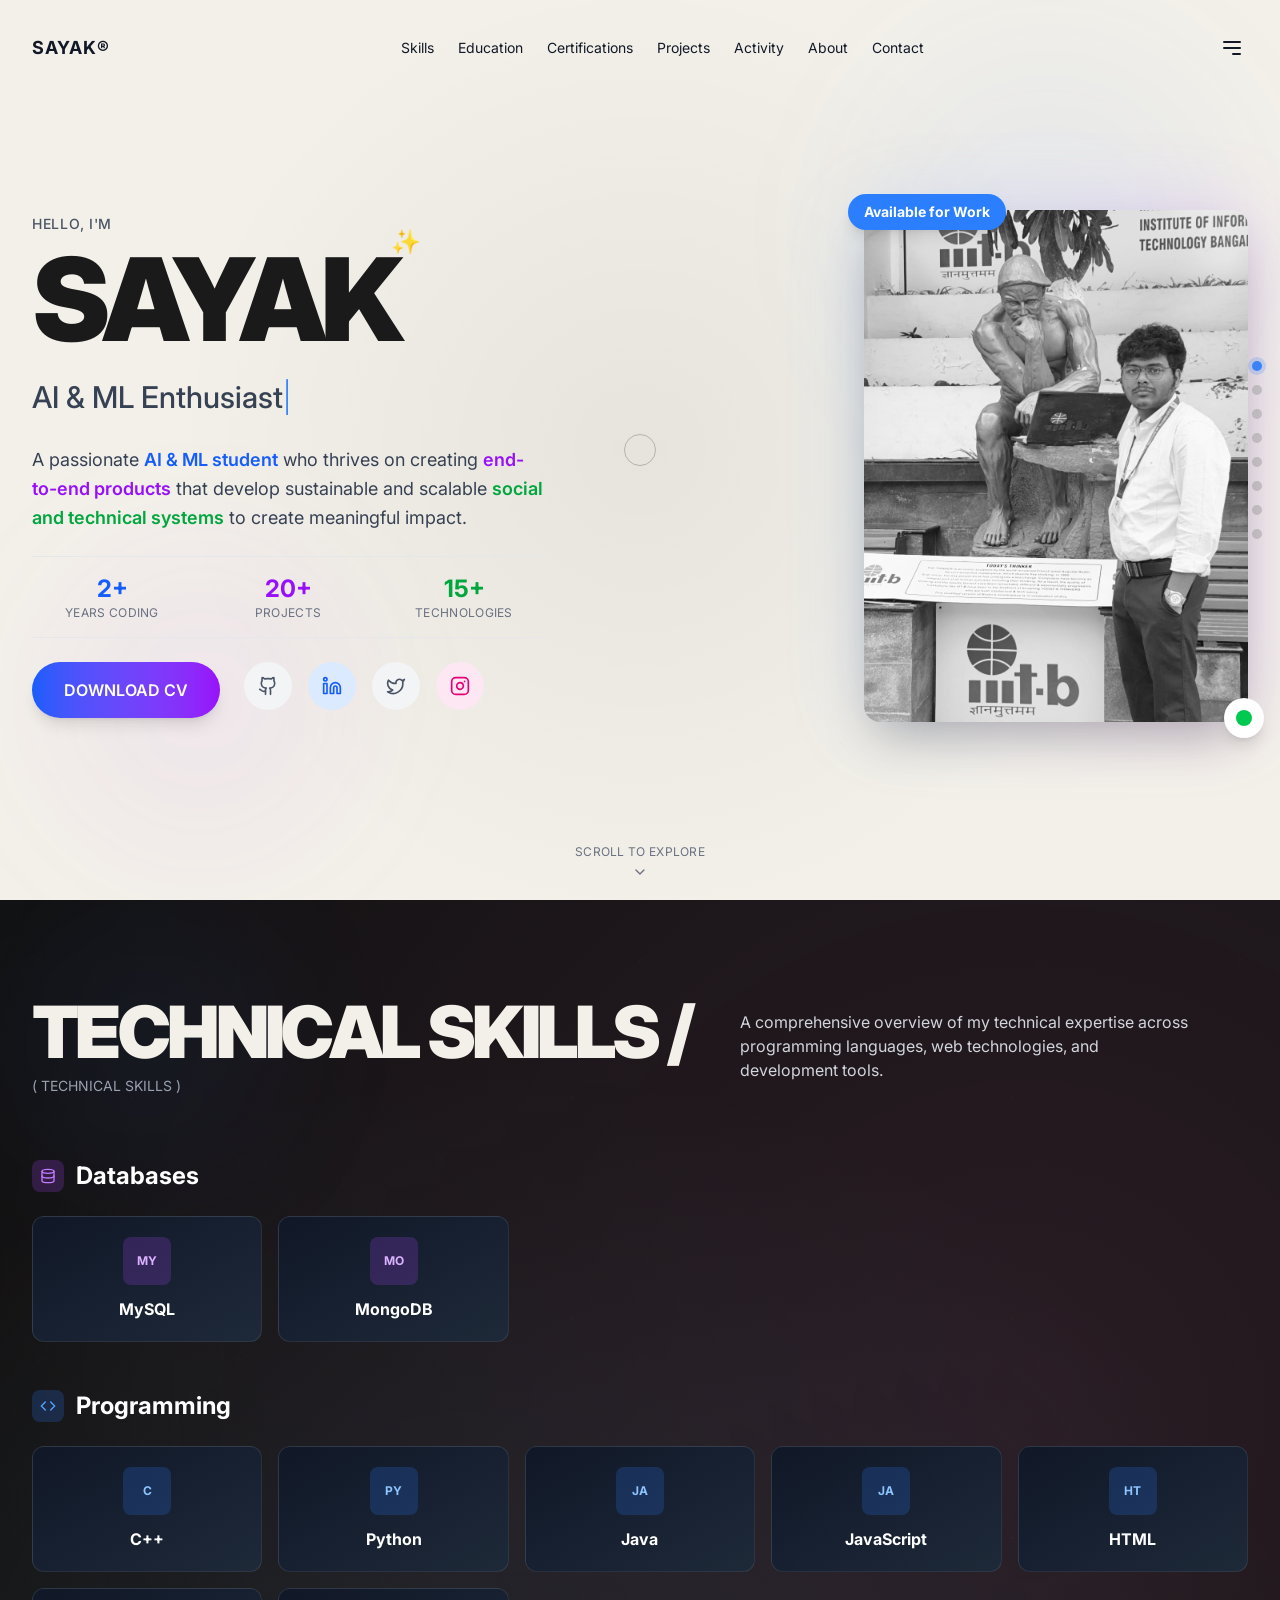
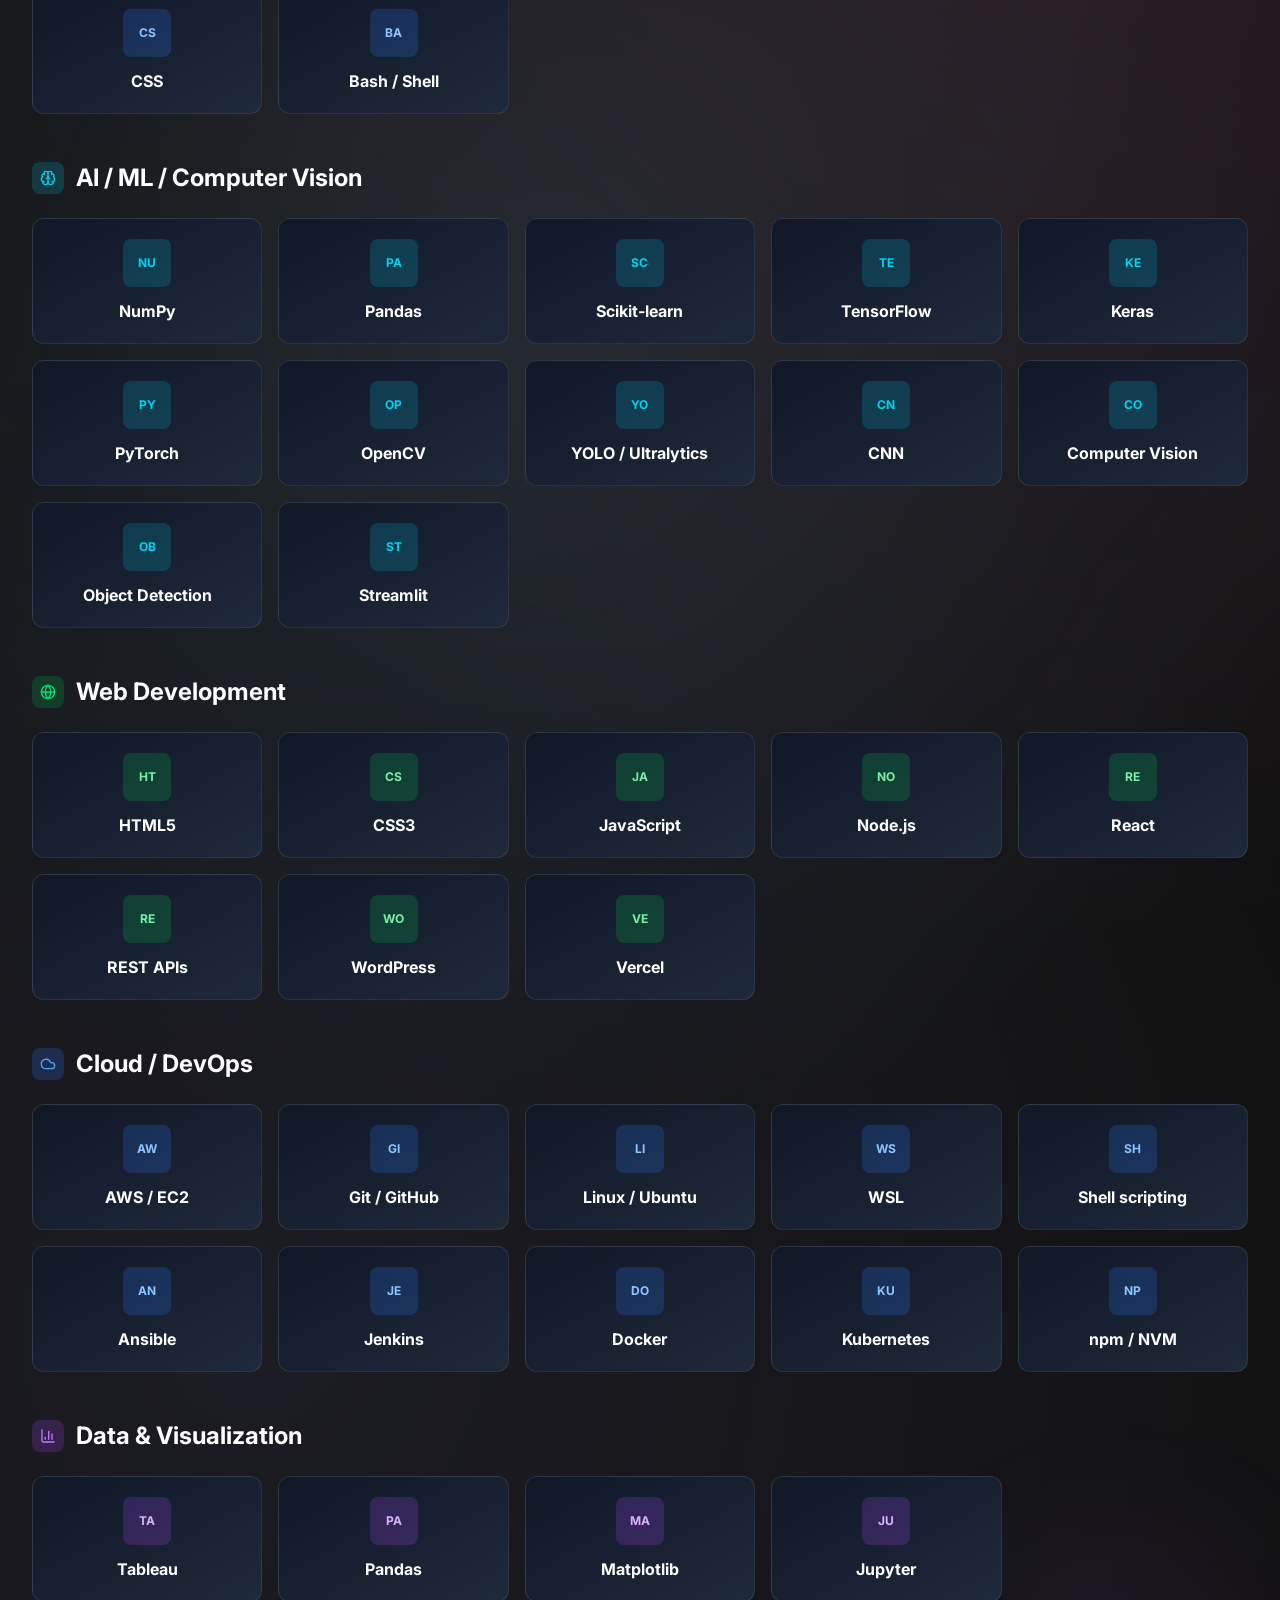
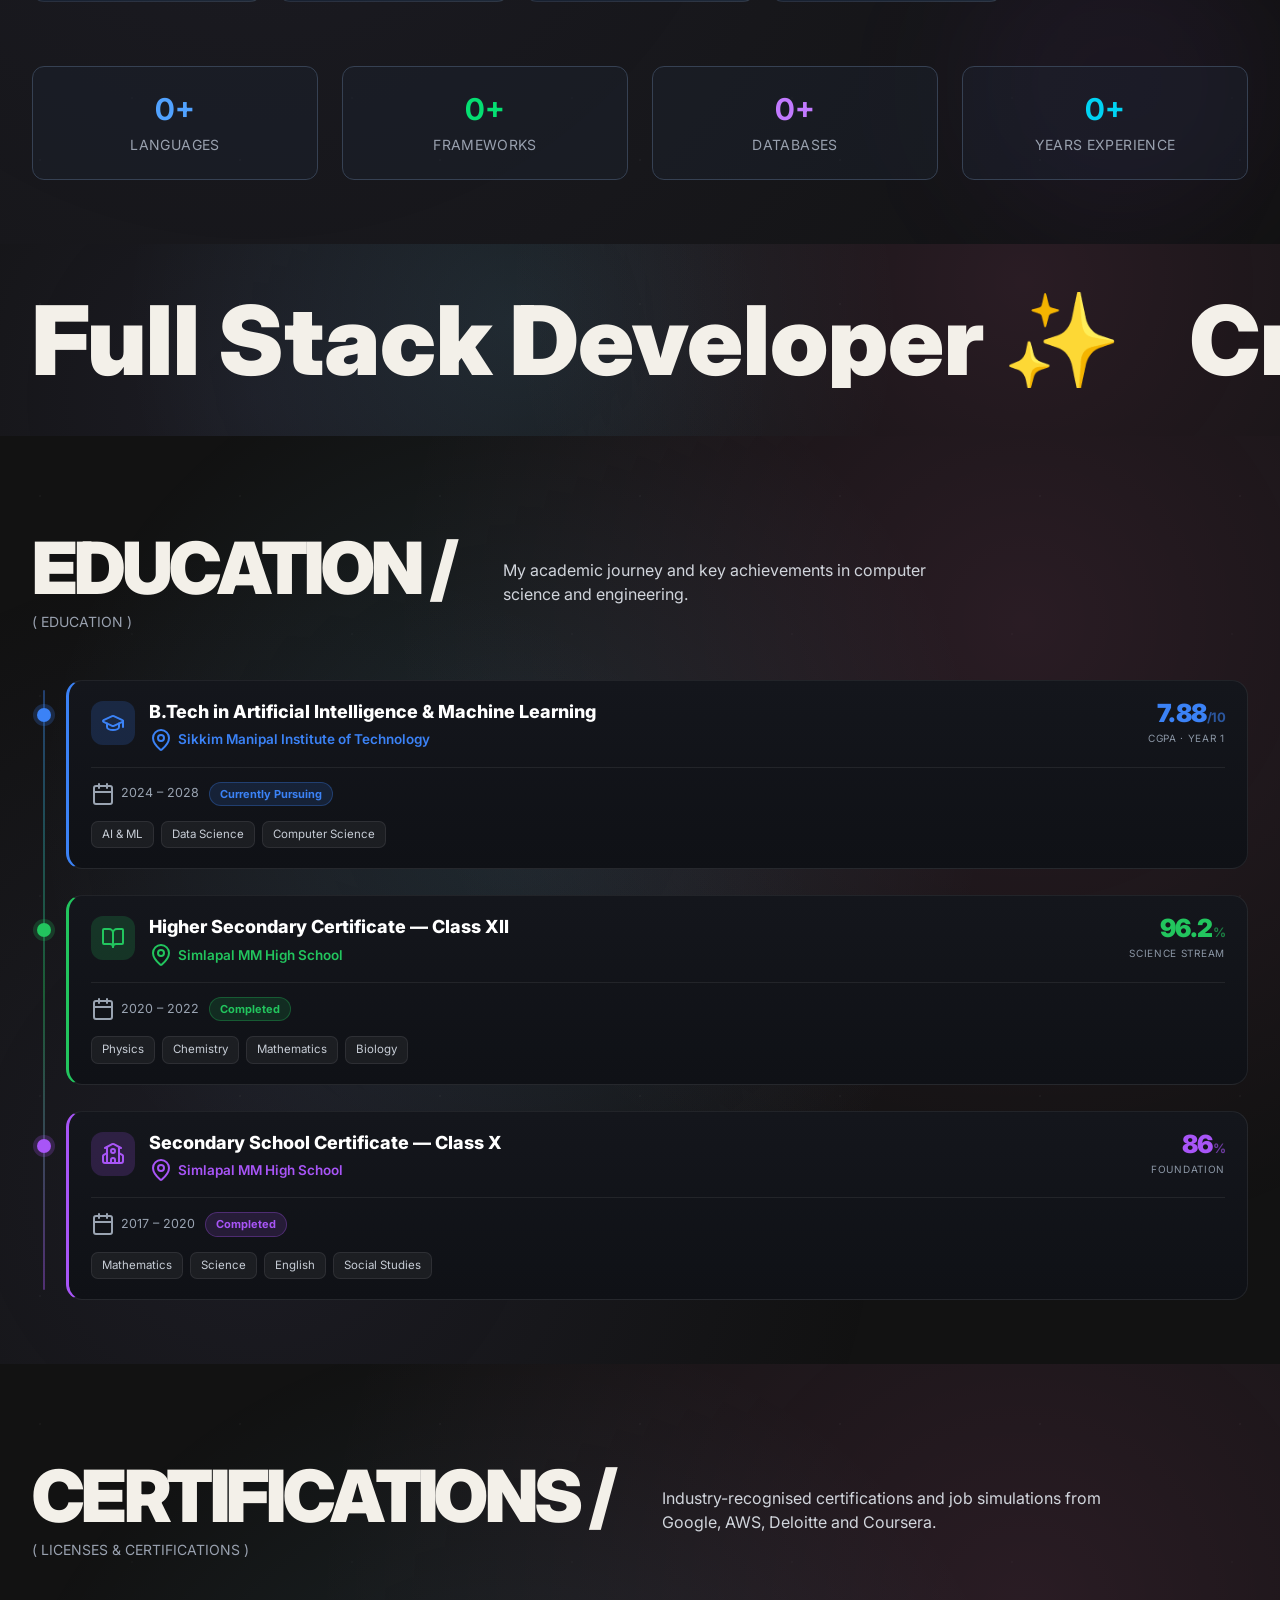
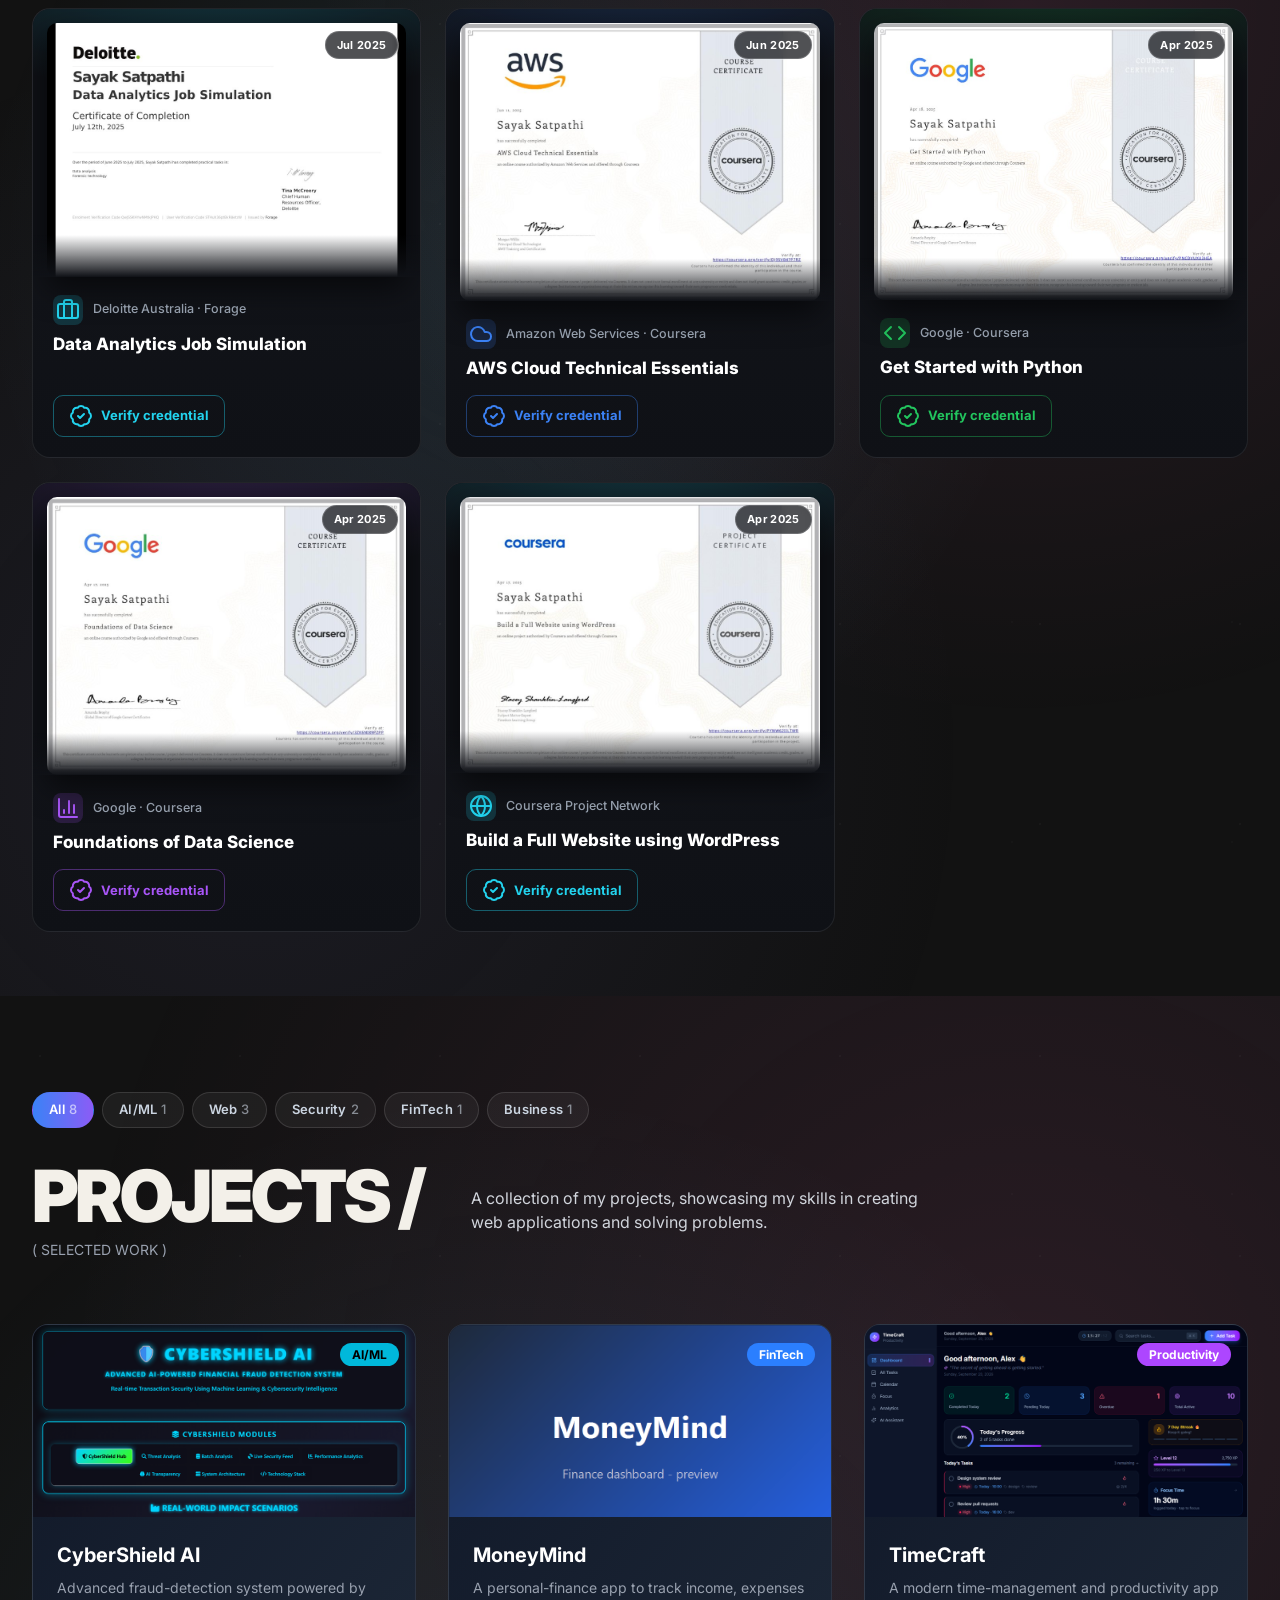
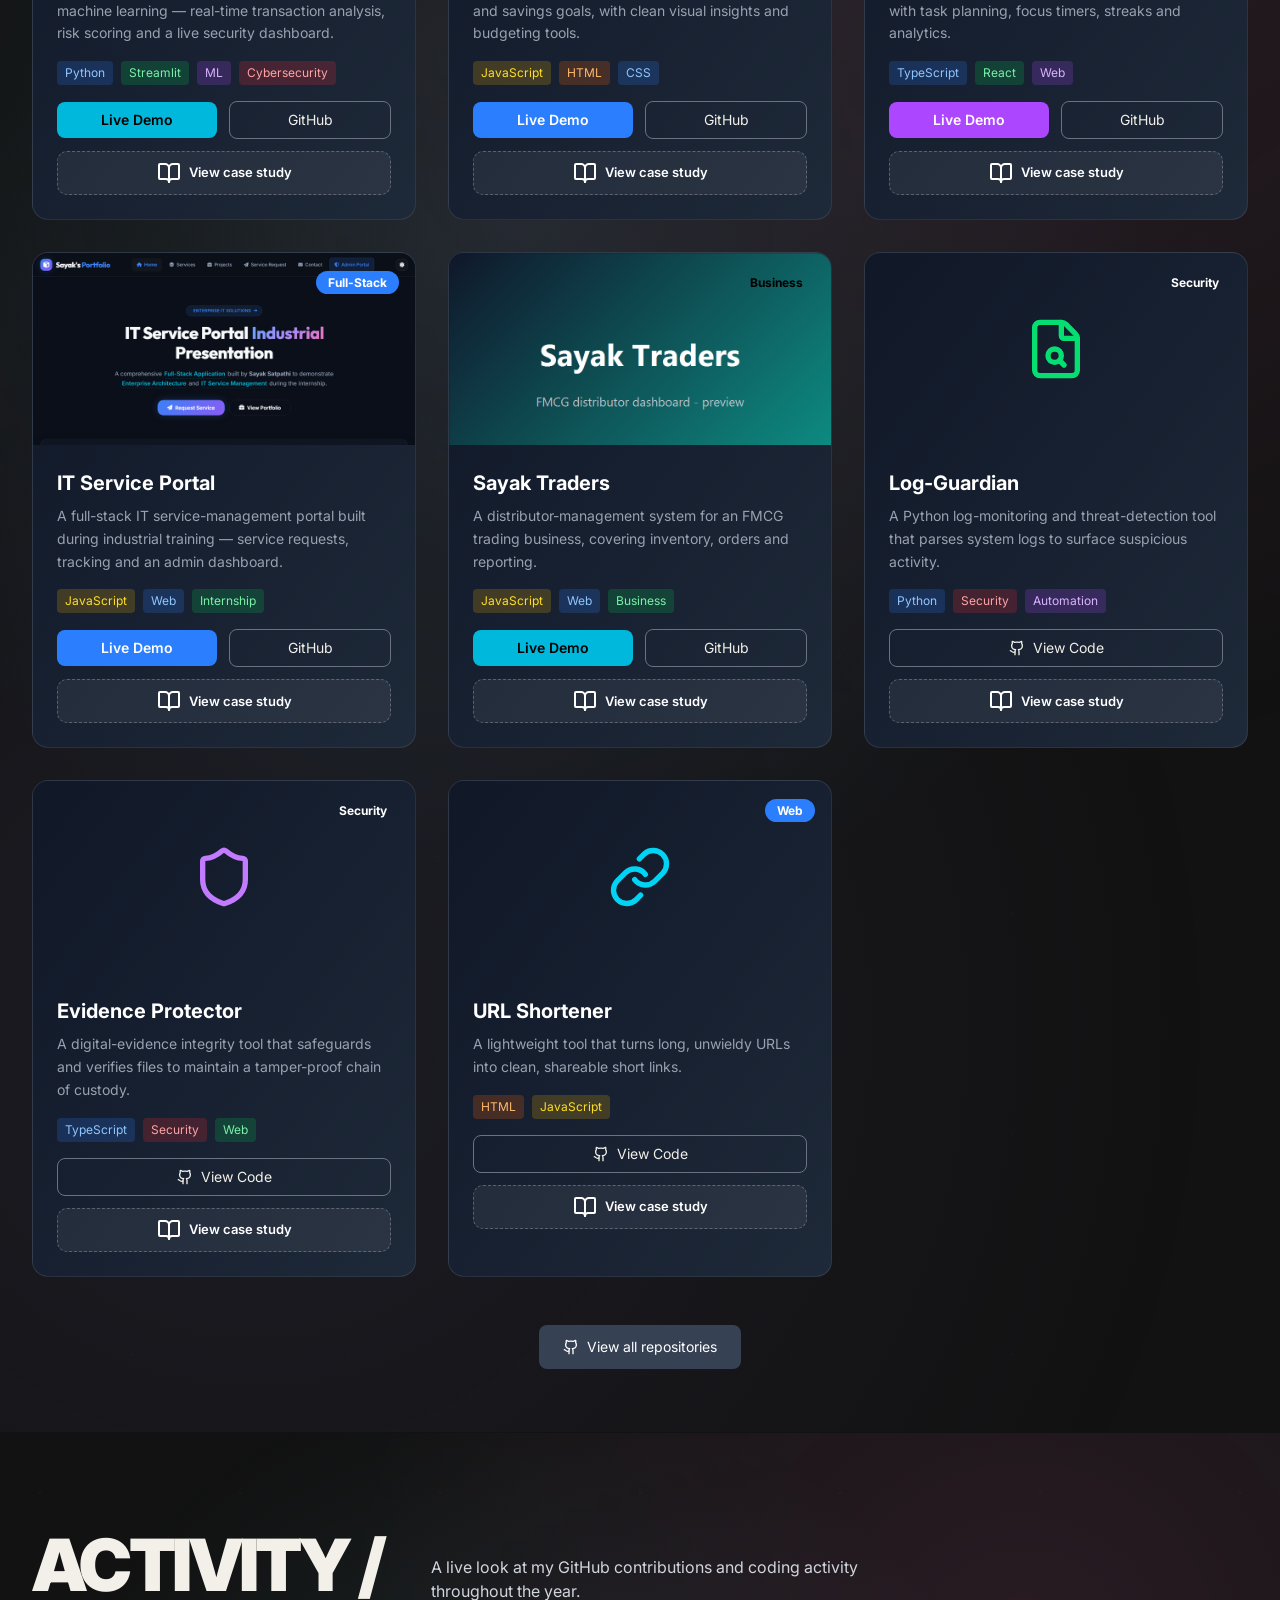
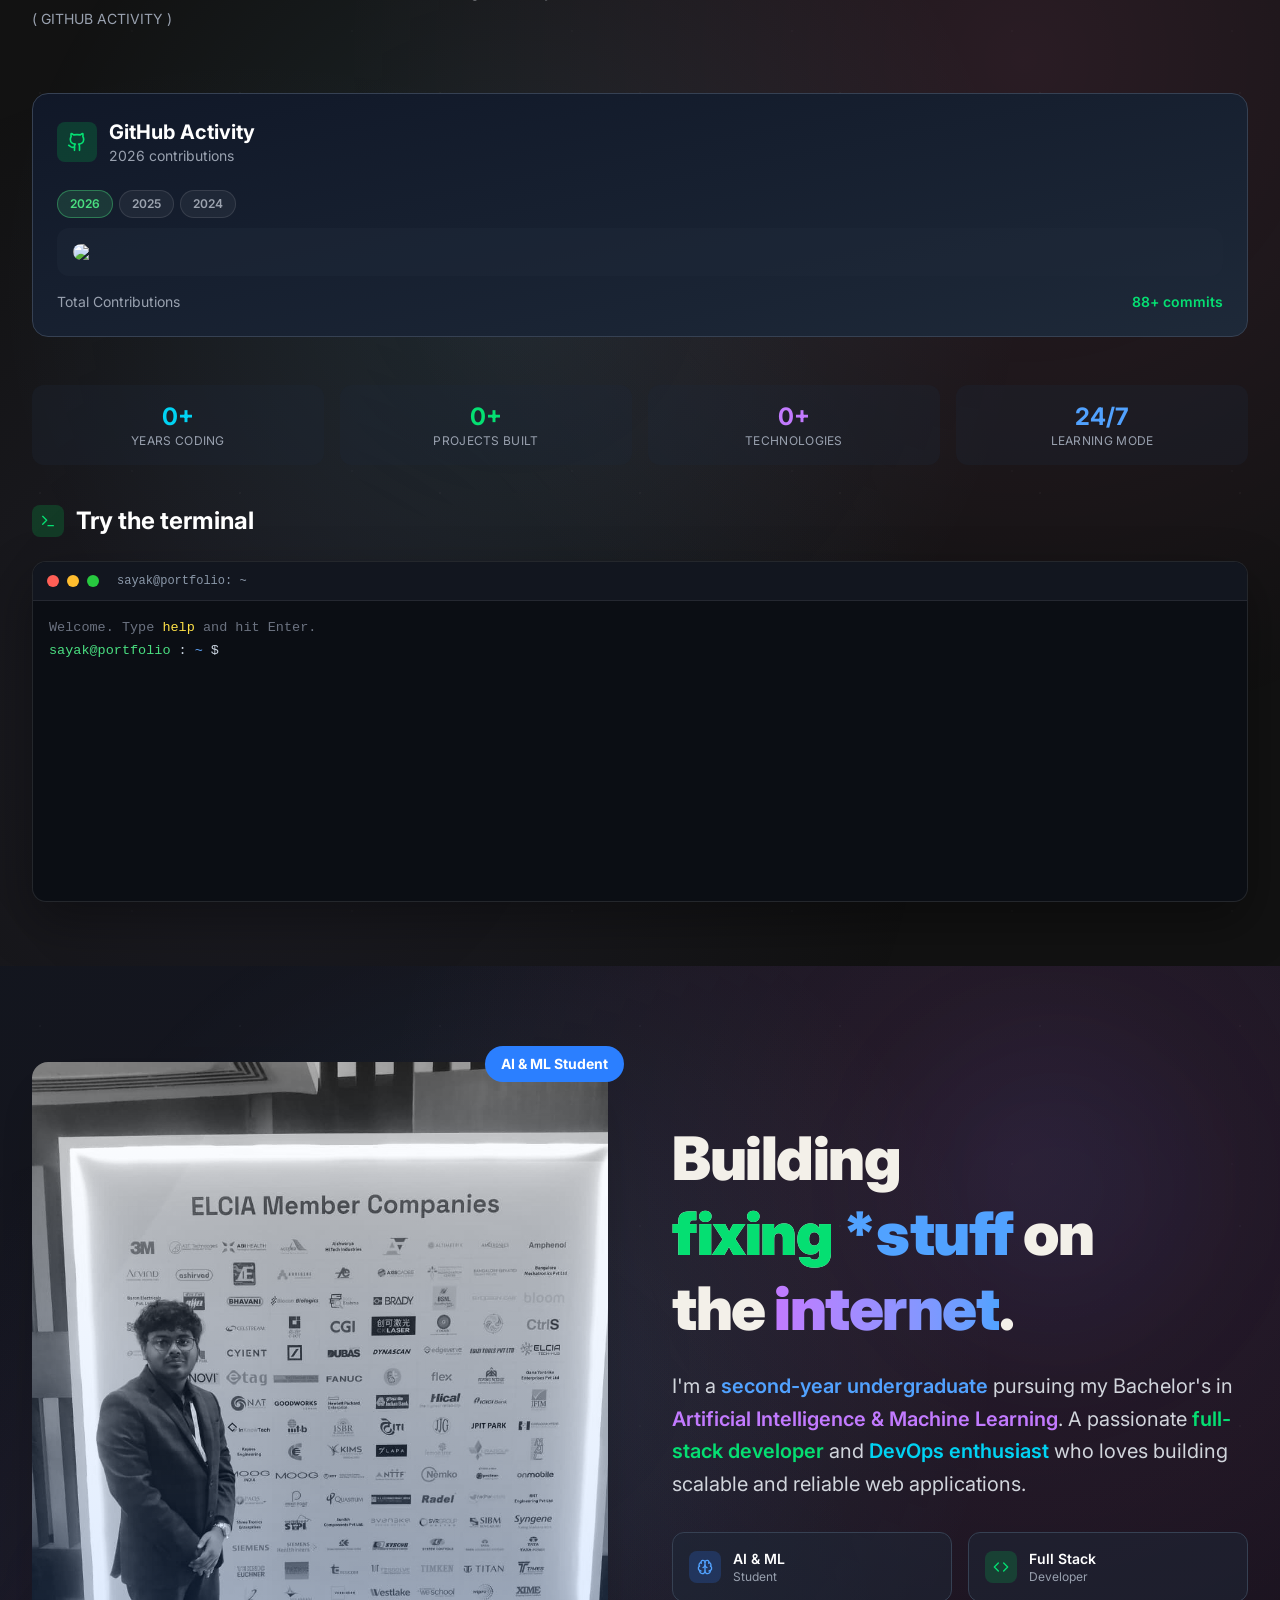
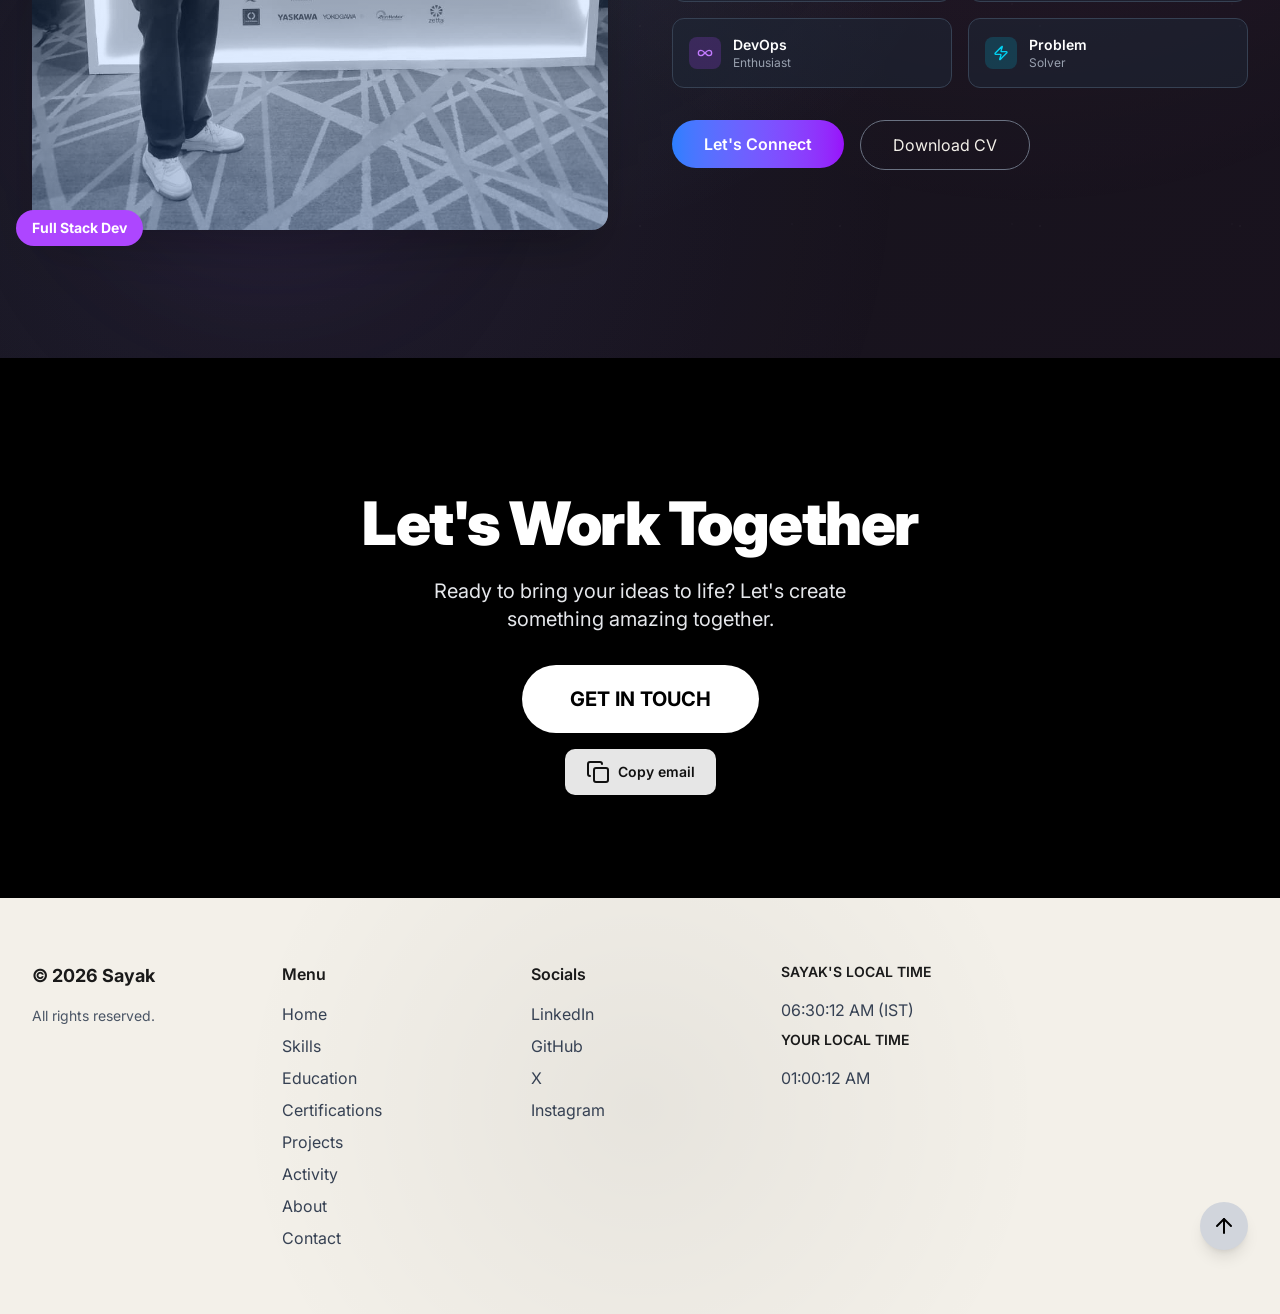
==== index.html @ 40bef4ac "Use branded 1200x630 OG/Twitter card instead of the GitHub avatar Add images/og.jpg and point og:ima" ====
<!DOCTYPE html>
<html lang="en" class="scroll-smooth">

<head>
    <meta charset="UTF-8">
    <meta name="viewport" content="width=device-width, initial-scale=1">

    <!-- ═══ PRIMARY SEO ═══ -->
    <title>Sayak Satpathi | AI & ML Student · Full Stack Developer · India</title>
    <meta name="description" content="Sayak Satpathi is a 2nd-year B.Tech AI & ML student at SMIT, a full-stack developer and DevOps enthusiast from India. Explore projects, skills, and contact info.">
    <meta name="keywords" content="Sayak Satpathi, AI ML developer, full stack developer India, SMIT student portfolio, machine learning student, web developer Sikkim, React developer, Python developer">
    <meta name="author" content="Sayak Satpathi">
    <meta name="robots" content="index, follow, max-snippet:-1, max-image-preview:large, max-video-preview:-1">
    <link rel="canonical" href="https://sayaksatpathi.netlify.app/">

    <!-- ═══ OPEN GRAPH (Facebook, LinkedIn, WhatsApp) ═══ -->
    <meta property="og:type" content="profile">
    <meta property="og:title" content="Sayak Satpathi | AI & ML Student · Full Stack Developer">
    <meta property="og:description" content="2nd-year B.Tech AI & ML student at SMIT. Full-stack developer and DevOps enthusiast building scalable web apps and ML solutions.">
    <meta property="og:url" content="https://sayaksatpathi.netlify.app/">
    <meta property="og:image" content="https://sayaksatpathi.netlify.app/images/og.jpg">
    <meta property="og:image:width" content="1200">
    <meta property="og:image:height" content="630">
    <meta property="og:image:alt" content="Sayak Satpathi - AI & ML Developer">
    <meta property="og:site_name" content="Sayak Satpathi Portfolio">
    <meta property="og:locale" content="en_IN">
    <meta property="profile:first_name" content="Sayak">
    <meta property="profile:last_name" content="Satpathi">
    <meta property="profile:username" content="sayaksatpathi">

    <!-- ═══ TWITTER / X CARD ═══ -->
    <meta name="twitter:card" content="summary_large_image">
    <meta name="twitter:site" content="@sayaksatpathi">
    <meta name="twitter:creator" content="@sayaksatpathi">
    <meta name="twitter:title" content="Sayak Satpathi | AI & ML Student · Full Stack Developer">
    <meta name="twitter:description" content="2nd-year B.Tech AI & ML student at SMIT. Full-stack developer and DevOps enthusiast building scalable web apps and ML solutions.">
    <meta name="twitter:image" content="https://sayaksatpathi.netlify.app/images/og.jpg">
    <meta name="twitter:image:alt" content="Sayak Satpathi - AI & ML Developer">

    <!-- ═══ GEO TAGS ═══ -->
    <meta name="geo.region" content="IN-SK">
    <meta name="geo.placename" content="Sikkim, India">
    <meta name="geo.position" content="27.3314;88.6138">
    <meta name="ICBM" content="27.3314, 88.6138">
    <meta name="language" content="English">
    <meta name="revisit-after" content="7 days">

    <!-- ═══ AEO — JSON-LD STRUCTURED DATA (for AI/LLM/Answer Engines) ═══ -->
    <script type="application/ld+json">
    {
      "@context": "https://schema.org",
      "@graph": [
        {
          "@type": "Person",
          "@id": "https://sayaksatpathi.netlify.app/#person",
          "name": "Sayak Satpathi",
          "givenName": "Sayak",
          "familyName": "Satpathi",
          "url": "https://sayaksatpathi.netlify.app/",
          "image": "https://github.com/sayaksatpathi.png",
          "email": "sayaksatpathi12@gmail.com",
          "description": "2nd-year B.Tech AI & ML student at Sikkim Manipal Institute of Technology (SMIT). Full-stack developer, DevOps enthusiast and open source contributor from India.",
          "jobTitle": "AI & ML Student | Full Stack Developer",
          "knowsAbout": ["Artificial Intelligence", "Machine Learning", "Full Stack Development", "React", "Node.js", "Python", "DevOps", "Cybersecurity"],
          "alumniOf": {
            "@type": "EducationalOrganization",
            "name": "Sikkim Manipal Institute of Technology",
            "url": "https://smit.smu.edu.in"
          },
          "sameAs": [
            "https://github.com/sayaksatpathi",
            "https://www.linkedin.com/in/sayak-satpathi-34031b240",
            "https://x.com/sayaksatpathi",
            "https://instagram.com/sayaksatpathi"
          ],
          "address": {
            "@type": "PostalAddress",
            "addressCountry": "IN",
            "addressRegion": "Sikkim"
          }
        },
        {
          "@type": "WebSite",
          "@id": "https://sayaksatpathi.netlify.app/#website",
          "url": "https://sayaksatpathi.netlify.app/",
          "name": "Sayak Satpathi Portfolio",
          "description": "Portfolio of Sayak Satpathi — AI & ML student and full-stack developer.",
          "author": {"@id": "https://sayaksatpathi.netlify.app/#person"},
          "inLanguage": "en-IN",
          "potentialAction": {
            "@type": "SearchAction",
            "target": "https://sayaksatpathi.netlify.app/?q={search_term_string}",
            "query-input": "required name=search_term_string"
          }
        },
        {
          "@type": "FAQPage",
          "mainEntity": [
            {
              "@type": "Question",
              "name": "Who is Sayak Satpathi?",
              "acceptedAnswer": {
                "@type": "Answer",
                "text": "Sayak Satpathi is a 2nd-year B.Tech student in Artificial Intelligence & Machine Learning at Sikkim Manipal Institute of Technology (SMIT), India. He is a passionate full-stack developer, DevOps enthusiast, and open-source contributor."
              }
            },
            {
              "@type": "Question",
              "name": "What does Sayak Satpathi do?",
              "acceptedAnswer": {
                "@type": "Answer",
                "text": "Sayak builds full-stack web applications and ML-powered tools. His skills include Python, JavaScript, React, Node.js, Machine Learning, and DevOps."
              }
            },
            {
              "@type": "Question",
              "name": "How can I contact Sayak Satpathi?",
              "acceptedAnswer": {
                "@type": "Answer",
                "text": "You can contact Sayak via email at sayaksatpathi12@gmail.com or connect on LinkedIn at linkedin.com/in/sayak-satpathi-34031b240."
              }
            }
          ]
        }
      ]
    }
    </script>

    <!-- ═══ Google Analytics 4 ═══ -->
    <script async src="https://www.googletagmanager.com/gtag/js?id=G-9NSYDRQYWX"></script>
    <script>
        window.dataLayer = window.dataLayer || [];
        function gtag(){dataLayer.push(arguments);}
        gtag('js', new Date());
        gtag('config', 'G-9NSYDRQYWX');
    </script>
    <link rel="stylesheet" href="css/tailwind.css">
    <link href="https://fonts.googleapis.com/css2?family=Inter:wght@400;500;600;700;900&display=swap" rel="stylesheet">
    <script src="js/lucide.min.js"></script>
    <link rel="stylesheet" href="css/styles.css?v=24">
</head>

<body class="bg-light overflow-hidden">
    <div id="cursor"></div>

    <!-- Safety net: always show page within 7s even if external scripts fail on mobile -->
    <script>
        (function() {
            var maxWait = setTimeout(function() {
                var p = document.getElementById('preloader');
                var b = document.body;
                if (p) { p.style.opacity = '0'; p.style.pointerEvents = 'none'; setTimeout(function(){ p.style.display = 'none'; }, 500); }
                if (b) b.classList.remove('overflow-hidden');
            }, 7000);
            window.__clearPreloaderFallback = function() { clearTimeout(maxWait); };
        })();
    </script>

    <div id="preloader">
        <div class="preloader-text-container">
            <span class="preloader-text glitch-layer">Sayak Satpathi 2026</span>
            <span class="preloader-text glitch-layer">Sayak Satpathi 2026</span>
            <span class="preloader-text glitch-layer">Sayak Satpathi 2026</span>
            <span class="preloader-text final-text">Sayak Satpathi 2026</span>
        </div>
        <div class="preloader-bottom-bar">
            <span>Version 1.0</span>
            <div class="flex items-center gap-2">
                <span>Loading...</span>
                <div class="loading-bar">
                    <div class="loading-bar-inner"></div>
                </div>
            </div>
        </div>
        <div id="preloader-wipe" class="preloader-transition-shape"></div>
    </div>


    <header id="header" class="fixed top-0 left-0 right-0 p-4 sm:p-8 z-50 transition-colors duration-500">
        <div class="container mx-auto flex justify-between items-center">
            <a href="#" class="font-bold text-lg tracking-wider">SAYAK®</a>
            <nav id="main-nav" class="hidden md:flex items-center gap-6 text-sm transition-opacity duration-300">
                <a href="#skills-section" class="hover:text-gray-500 transition-colors">Skills</a>
                <a href="#education-section" class="hover:text-gray-500 transition-colors">Education</a>
                <a href="#certifications-section" class="hover:text-gray-500 transition-colors">Certifications</a>
                <a href="#projects-section" class="hover:text-gray-500 transition-colors">Projects</a>
                <a href="#activity-section" class="hover:text-gray-500 transition-colors">Activity</a>
                <a href="#about-section" class="hover:text-gray-500 transition-colors">About</a>
                <a href="#contact-section" class="hover:text-gray-500 transition-colors">Contact</a>
            </nav>
            <div>
                <button id="menu-btn" class="focus:outline-none w-8 h-8 relative flex items-center justify-center">
                    <svg id="menu-open-icon" class="w-6 h-6 absolute transition-all duration-300" fill="none"
                        stroke="currentColor" viewBox="0 0 24 24" xmlns="http://www.w3.org/2000/svg">
                        <path stroke-linecap="round" stroke-linejoin="round" stroke-width="2"
                            d="M4 6h16M4 12h16m-7 6h7"></path>
                    </svg>
                    <svg id="menu-close-icon" class="w-6 h-6 absolute transition-all duration-300 opacity-0" fill="none"
                        stroke="currentColor" viewBox="0 0 24 24" xmlns="http://www.w3.org/2000/svg">
                        <path stroke-linecap="round" stroke-linejoin="round" stroke-width="2" d="M6 18L18 6M6 6l12 12">
                        </path>
                    </svg>
                </button>
            </div>
        </div>
    </header>

    <div class="relative">
        <div class="hero-parallax-spacer">
            <section id="hero-section"
                class="section bg-light px-4 sm:px-6 lg:px-8 sticky top-0 h-screen relative overflow-hidden">
                <!-- Background Elements -->
                <div
                    class="absolute top-5 sm:top-10 right-5 sm:right-10 w-48 sm:w-80 lg:w-96 h-48 sm:h-80 lg:h-96 bg-blue-500/5 rounded-full blur-3xl animate-pulse">
                </div>
                <div
                    class="absolute bottom-5 sm:bottom-10 left-5 sm:left-10 w-40 sm:w-64 lg:w-80 h-40 sm:h-64 lg:h-80 bg-purple-500/5 rounded-full blur-3xl animate-pulse">
                </div>

                <div class="container mx-auto flex flex-col justify-center h-full relative z-10 px-4 sm:px-0">
                    <div class="grid lg:grid-cols-2 gap-8 lg:gap-16 items-center" style="width:1350px;max-width:100%;margin-left:auto;margin-right:auto">
                        <!-- Left: intro -->
                        <div class="reveal">
                            <span class="text-xs sm:text-sm font-medium text-gray-600 mb-2 tracking-wider" style="display:block">HELLO, I'M</span>
                            <h1 class="huge-text relative text-4xl sm:text-6xl lg:text-7xl mb-4 sm:mb-5" style="display:block;width:fit-content">
                                SAYAK
                                <span class="absolute -top-2 sm:-top-4 -right-2 sm:-right-4 text-lg sm:text-2xl">✨</span>
                            </h1>
                            <p class="text-lg sm:text-2xl lg:text-3xl font-light text-gray-700 h-9 sm:h-12 flex items-center mb-5 sm:mb-6">
                                <span id="typewriter" class="font-medium"></span>
                                <span class="blinking-cursor text-blue-500">|</span>
                            </p>
                            <p class="text-base sm:text-lg text-gray-700 leading-relaxed max-w-lg mb-6">
                                A passionate <span class="font-semibold text-blue-600">AI & ML student</span> who thrives on creating
                                <span class="font-semibold text-purple-600">end-to-end products</span> that develop sustainable and
                                scalable <span class="font-semibold text-green-600">social and technical systems</span> to create meaningful impact.
                            </p>

                            <!-- Key Stats -->
                            <div class="grid grid-cols-3 gap-2 sm:gap-4 py-4 sm:py-5 border-t border-b border-gray-200 mb-6 max-w-lg">
                                <div class="text-center">
                                    <div class="text-xl sm:text-2xl font-bold text-blue-600">2+</div>
                                    <div class="text-xs text-gray-500 uppercase tracking-wide">Years Coding</div>
                                </div>
                                <div class="text-center">
                                    <div class="text-xl sm:text-2xl font-bold text-purple-600">20+</div>
                                    <div class="text-xs text-gray-500 uppercase tracking-wide">Projects</div>
                                </div>
                                <div class="text-center">
                                    <div class="text-xl sm:text-2xl font-bold text-green-600">15+</div>
                                    <div class="text-xs text-gray-500 uppercase tracking-wide">Technologies</div>
                                </div>
                            </div>

                            <div class="flex flex-col sm:flex-row items-start gap-4 sm:gap-6">
                                <a href="Sayak_Satpathi_Resume.pdf?v=2" target="_blank"
                                    rel="noopener noreferrer"
                                    class="magnetic-link bg-gradient-to-r from-blue-600 to-purple-600 hover:from-blue-700 hover:to-purple-700 text-white px-6 sm:px-8 py-3 sm:py-4 rounded-full font-semibold transition-all duration-300 transform hover:scale-105 shadow-lg hover:shadow-xl text-sm sm:text-base w-full sm:w-auto text-center">
                                    DOWNLOAD CV
                                </a>
                                <div
                                    class="flex items-center gap-3 sm:gap-4 justify-center sm:justify-start w-full sm:w-auto">
                                    <a href="https://github.com/sayaksatpathi" target="_blank" rel="noopener noreferrer"
                                        class="magnetic-link w-10 sm:w-12 h-10 sm:h-12 bg-gray-100 hover:bg-gray-900 text-gray-600 hover:text-white rounded-full flex items-center justify-center transition-all duration-300 group">
                                        <i data-lucide="github" class="w-4 sm:w-5 h-4 sm:h-5"></i>
                                    </a>
                                    <a href="https://www.linkedin.com/in/sayak-satpathi-34031b240" target="_blank"
                                        rel="noopener noreferrer"
                                        class="magnetic-link w-10 sm:w-12 h-10 sm:h-12 bg-blue-100 hover:bg-blue-600 text-blue-600 hover:text-white rounded-full flex items-center justify-center transition-all duration-300">
                                        <i data-lucide="linkedin" class="w-4 sm:w-5 h-4 sm:h-5"></i>
                                    </a>
                                    <a href="https://x.com/sayaksatpathi" target="_blank" rel="noopener noreferrer"
                                        class="magnetic-link w-10 sm:w-12 h-10 sm:h-12 bg-gray-100 hover:bg-black text-gray-600 hover:text-white rounded-full flex items-center justify-center transition-all duration-300">
                                        <i data-lucide="twitter" class="w-4 sm:w-5 h-4 sm:h-5"></i>
                                    </a>
                                    <a href="https://instagram.com/sayaksatpathi" target="_blank"
                                        rel="noopener noreferrer"
                                        class="magnetic-link w-10 sm:w-12 h-10 sm:h-12 bg-pink-100 hover:bg-pink-600 text-pink-600 hover:text-white rounded-full flex items-center justify-center transition-all duration-300">
                                        <i data-lucide="instagram" class="w-4 sm:w-5 h-4 sm:h-5"></i>
                                    </a>
                                </div>
                            </div>
                        </div>

                        <!-- Right: photo (vertically centred against the intro to fill the space) -->
                        <div class="reveal flex justify-center lg:justify-end mt-4 lg:mt-0"
                            style="transition-delay: 150ms;">
                            <div class="relative group w-full max-w-xs sm:max-w-sm">
                                <div
                                    class="absolute inset-0 bg-gradient-to-r from-blue-400 to-purple-500 rounded-2xl blur-2xl opacity-20 group-hover:opacity-30 transition-opacity duration-500">
                                </div>
                                <img src="images/sayak-hero.jpg?v=1"
                                    alt="Sayak Satpathi at IIIT Bangalore"
                                    class="relative rounded-2xl object-cover w-full h-auto filter grayscale hover:grayscale-0 transition-all duration-700 shadow-2xl group-hover:scale-105">

                                <!-- Floating Badge -->
                                <div
                                    class="absolute -bottom-2 sm:-bottom-4 -right-2 sm:-right-4 bg-white rounded-full p-2 sm:p-3 shadow-lg">
                                    <div class="w-3 sm:w-4 h-3 sm:h-4 bg-green-500 rounded-full animate-pulse"></div>
                                </div>

                                <!-- Status Badge -->
                                <div
                                    class="absolute -top-2 sm:-top-4 -left-2 sm:-left-4 bg-blue-500 text-white px-2 sm:px-4 py-1 sm:py-2 rounded-full text-xs sm:text-sm font-bold shadow-lg">
                                    Available for Work
                                </div>
                            </div>
                        </div>
                    </div>
                </div>

                <!-- Scroll Indicator (bottom centre) -->
                <div class="hidden sm:flex absolute bottom-5 left-1/2 -translate-x-1/2 animate-bounce z-10">
                    <div class="flex flex-col items-center gap-1 text-gray-500">
                        <span class="text-xs uppercase tracking-wide">Scroll to explore</span>
                        <i data-lucide="chevron-down" class="w-4 h-4"></i>
                    </div>
                </div>
            </section>

            <div id="dark-wrapper" class="relative z-10 bg-dark">
                <section id="skills-section"
                    class="section bg-dark px-4 sm:px-8 section-compact relative overflow-hidden">
                    <!-- Background Elements -->
                    <div class="absolute top-0 left-0 w-72 h-72 bg-blue-500/5 rounded-full blur-3xl"></div>
                    <div class="absolute bottom-0 right-0 w-80 h-80 bg-purple-500/5 rounded-full blur-3xl"></div>

                    <div class="container mx-auto relative z-10">
                        <div class="section-head grid md:grid-cols-2 gap-8 items-center mb-16">
                            <div class="reveal">
                                <h2 class="text-5xl md:text-7xl font-black tracking-tighter">TECHNICAL SKILLS /</h2>
                                <p class="text-sm text-gray-400 mt-2">( TECHNICAL SKILLS )</p>
                            </div>
                            <p class="text-gray-300 max-w-md reveal" style="transition-delay: 150ms;">A comprehensive
                                overview of my technical expertise across programming languages, web technologies, and
                                development tools.</p>
                        </div>

                        <!-- Skills Categories (rendered from js/script.js) -->
                        <div id="skills-categories" class="space-y-12"></div>

                        <!-- Skills Summary Stats -->
                        <div class="grid grid-cols-2 lg:grid-cols-4 gap-4 sm:gap-6 mt-12 sm:mt-16 reveal"
                            style="transition-delay: 450ms;">
                            <div
                                class="bg-gray-800/30 rounded-xl p-4 sm:p-6 text-center border border-gray-700 hover:border-blue-500 transition-colors">
                                <div class="text-2xl sm:text-3xl font-bold text-blue-400 mb-2">10+</div>
                                <div class="text-xs sm:text-sm text-gray-400 uppercase tracking-wide">Languages</div>
                            </div>
                            <div
                                class="bg-gray-800/30 rounded-xl p-4 sm:p-6 text-center border border-gray-700 hover:border-green-500 transition-colors">
                                <div class="text-2xl sm:text-3xl font-bold text-green-400 mb-2">15+</div>
                                <div class="text-xs sm:text-sm text-gray-400 uppercase tracking-wide">Frameworks</div>
                            </div>
                            <div
                                class="bg-gray-800/30 rounded-xl p-4 sm:p-6 text-center border border-gray-700 hover:border-purple-500 transition-colors">
                                <div class="text-2xl sm:text-3xl font-bold text-purple-400 mb-2">5+</div>
                                <div class="text-xs sm:text-sm text-gray-400 uppercase tracking-wide">Databases</div>
                            </div>
                            <div
                                class="bg-gray-800/30 rounded-xl p-4 sm:p-6 text-center border border-gray-700 hover:border-cyan-500 transition-colors">
                                <div class="text-2xl sm:text-3xl font-bold text-cyan-400 mb-2">2+</div>
                                <div class="text-sm text-gray-400 uppercase tracking-wide">Years Experience</div>
                            </div>
                        </div>
                    </div>
                </section>

                <section class="bg-dark py-12 section-compact">
                    <div class="marquee">
                        <div class="marquee-content">
                            <span class="text-3xl sm:text-5xl md:text-7xl lg:text-8xl font-black mx-8">Full Stack Developer ✨</span>
                            <span class="text-3xl sm:text-5xl md:text-7xl lg:text-8xl font-black mx-8">Creative Coder ✨</span>
                            <span class="text-3xl sm:text-5xl md:text-7xl lg:text-8xl font-black mx-8">Full Stack Developer ✨</span>
                            <span class="text-3xl sm:text-5xl md:text-7xl lg:text-8xl font-black mx-8">Creative Coder ✨</span>
                        </div>
                    </div>
                </section>

                <main class="bg-dark relative">
                    <section id="education-section" class="section section-compact bg-dark px-4 sm:px-6 lg:px-8">
                        <div class="container mx-auto">
                            <div class="section-head grid lg:grid-cols-2 gap-6 lg:gap-8 items-center mb-8 sm:mb-12">
                                <div class="reveal">
                                    <h2
                                        class="text-3xl sm:text-4xl md:text-5xl lg:text-7xl font-black tracking-tighter">
                                        EDUCATION /</h2>
                                    <p class="text-xs sm:text-sm text-gray-400 mt-2">( EDUCATION )</p>
                                </div>
                                <p class="text-sm sm:text-base text-gray-300 max-w-md reveal"
                                    style="transition-delay: 150ms;">My academic journey and key achievements in
                                    computer science and engineering.</p>
                            </div>

                            <div class="edu-timeline">
                                <!-- B.Tech -->
                                <div class="edu-item reveal" style="--accent:#3b82f6">
                                    <div class="edu-card">
                                        <div class="edu-head">
                                            <div class="edu-ico"><i data-lucide="graduation-cap"></i></div>
                                            <div class="edu-heading">
                                                <h3 class="edu-degree">B.Tech in Artificial Intelligence &amp; Machine Learning</h3>
                                                <p class="edu-inst"><i data-lucide="map-pin"></i> Sikkim Manipal Institute of Technology</p>
                                            </div>
                                            <div class="edu-grade">
                                                <span class="edu-grade-val">7.88<span class="edu-grade-max">/10</span></span>
                                                <span class="edu-grade-label">CGPA &middot; Year 1</span>
                                            </div>
                                        </div>
                                        <div class="edu-sub">
                                            <span class="edu-date"><i data-lucide="calendar"></i> 2024 &ndash; 2028</span>
                                            <span class="edu-status">Currently Pursuing</span>
                                        </div>
                                        <div class="edu-tags">
                                            <span>AI &amp; ML</span><span>Data Science</span><span>Computer Science</span>
                                        </div>
                                    </div>
                                </div>

                                <!-- 12th -->
                                <div class="edu-item reveal" style="--accent:#22c55e; transition-delay:100ms">
                                    <div class="edu-card">
                                        <div class="edu-head">
                                            <div class="edu-ico"><i data-lucide="book-open"></i></div>
                                            <div class="edu-heading">
                                                <h3 class="edu-degree">Higher Secondary Certificate &mdash; Class XII</h3>
                                                <p class="edu-inst"><i data-lucide="map-pin"></i> Simlapal MM High School</p>
                                            </div>
                                            <div class="edu-grade">
                                                <span class="edu-grade-val">96.2<span class="edu-grade-max">%</span></span>
                                                <span class="edu-grade-label">Science Stream</span>
                                            </div>
                                        </div>
                                        <div class="edu-sub">
                                            <span class="edu-date"><i data-lucide="calendar"></i> 2020 &ndash; 2022</span>
                                            <span class="edu-status">Completed</span>
                                        </div>
                                        <div class="edu-tags">
                                            <span>Physics</span><span>Chemistry</span><span>Mathematics</span><span>Biology</span>
                                        </div>
                                    </div>
                                </div>

                                <!-- 10th -->
                                <div class="edu-item reveal" style="--accent:#a855f7; transition-delay:200ms">
                                    <div class="edu-card">
                                        <div class="edu-head">
                                            <div class="edu-ico"><i data-lucide="school"></i></div>
                                            <div class="edu-heading">
                                                <h3 class="edu-degree">Secondary School Certificate &mdash; Class X</h3>
                                                <p class="edu-inst"><i data-lucide="map-pin"></i> Simlapal MM High School</p>
                                            </div>
                                            <div class="edu-grade">
                                                <span class="edu-grade-val">86<span class="edu-grade-max">%</span></span>
                                                <span class="edu-grade-label">Foundation</span>
                                            </div>
                                        </div>
                                        <div class="edu-sub">
                                            <span class="edu-date"><i data-lucide="calendar"></i> 2017 &ndash; 2020</span>
                                            <span class="edu-status">Completed</span>
                                        </div>
                                        <div class="edu-tags">
                                            <span>Mathematics</span><span>Science</span><span>English</span><span>Social Studies</span>
                                        </div>
                                    </div>
                                </div>
                            </div>
                        </div>
                    </section>

                    <section id="certifications-section" class="section section-compact bg-dark px-4 sm:px-6 lg:px-8">
                        <div class="container mx-auto">
                            <div class="section-head grid lg:grid-cols-2 gap-6 lg:gap-8 items-center mb-8 sm:mb-12">
                                <div class="reveal">
                                    <h2 class="text-3xl sm:text-4xl md:text-5xl lg:text-7xl font-black tracking-tighter">CERTIFICATIONS /</h2>
                                    <p class="text-xs sm:text-sm text-gray-400 mt-2">( LICENSES &amp; CERTIFICATIONS )</p>
                                </div>
                                <p class="text-sm sm:text-base text-gray-300 max-w-md reveal" style="transition-delay: 150ms;">
                                    Industry-recognised certifications and job simulations from Google, AWS, Deloitte and Coursera.
                                </p>
                            </div>

                            <div class="grid sm:grid-cols-2 lg:grid-cols-3 gap-6">
                                <!-- Deloitte / Forage -->
                                <div class="cert-card reveal group" style="--accent:#22d3ee">
                                    <div class="cert-media">
                                        <img src="images/certs/deloitte.jpg" alt="Deloitte Data Analytics Job Simulation certificate" loading="lazy">
                                        <span class="cert-chip">Jul 2025</span>
                                        <div class="cert-overlay"><span class="cert-view"><i data-lucide="maximize-2"></i> View certificate</span></div>
                                    </div>
                                    <div class="cert-body">
                                        <div class="cert-meta">
                                            <span class="cert-issuer-ico"><i data-lucide="briefcase"></i></span>
                                            <span class="cert-issuer">Deloitte Australia &middot; Forage</span>
                                        </div>
                                        <h3 class="cert-title">Data Analytics Job Simulation</h3>
                                        <a href="https://forage-uploads-prod.s3.amazonaws.com/completion-certificates/9PBTqmSxAf6zZTseP/io9DzWKe3PTsiS6GG_9PBTqmSxAf6zZTseP_STHuh36ptBkR8etzW_1752339952275_completion_certificate.pdf" target="_blank" rel="noopener noreferrer" class="cert-verify"><i data-lucide="badge-check"></i> Verify credential</a>
                                    </div>
                                </div>

                                <!-- AWS -->
                                <div class="cert-card reveal group" style="--accent:#3b82f6; transition-delay:80ms">
                                    <div class="cert-media">
                                        <img src="images/certs/aws.jpg" alt="AWS Cloud Technical Essentials certificate" loading="lazy">
                                        <span class="cert-chip">Jun 2025</span>
                                        <div class="cert-overlay"><span class="cert-view"><i data-lucide="maximize-2"></i> View certificate</span></div>
                                    </div>
                                    <div class="cert-body">
                                        <div class="cert-meta">
                                            <span class="cert-issuer-ico"><i data-lucide="cloud"></i></span>
                                            <span class="cert-issuer">Amazon Web Services &middot; Coursera</span>
                                        </div>
                                        <h3 class="cert-title">AWS Cloud Technical Essentials</h3>
                                        <a href="https://coursera.org/verify/DJ95VB47P7RZ" target="_blank" rel="noopener noreferrer" class="cert-verify"><i data-lucide="badge-check"></i> Verify credential</a>
                                    </div>
                                </div>

                                <!-- Google - Python -->
                                <div class="cert-card reveal group" style="--accent:#22c55e; transition-delay:160ms">
                                    <div class="cert-media">
                                        <img src="images/certs/python.jpg" alt="Get Started with Python certificate" loading="lazy">
                                        <span class="cert-chip">Apr 2025</span>
                                        <div class="cert-overlay"><span class="cert-view"><i data-lucide="maximize-2"></i> View certificate</span></div>
                                    </div>
                                    <div class="cert-body">
                                        <div class="cert-meta">
                                            <span class="cert-issuer-ico"><i data-lucide="code"></i></span>
                                            <span class="cert-issuer">Google &middot; Coursera</span>
                                        </div>
                                        <h3 class="cert-title">Get Started with Python</h3>
                                        <a href="https://coursera.org/verify/PNCDVUXU3HEA" target="_blank" rel="noopener noreferrer" class="cert-verify"><i data-lucide="badge-check"></i> Verify credential</a>
                                    </div>
                                </div>

                                <!-- Google - Data Science -->
                                <div class="cert-card reveal group" style="--accent:#a855f7">
                                    <div class="cert-media">
                                        <img src="images/certs/datascience.jpg" alt="Foundations of Data Science certificate" loading="lazy">
                                        <span class="cert-chip">Apr 2025</span>
                                        <div class="cert-overlay"><span class="cert-view"><i data-lucide="maximize-2"></i> View certificate</span></div>
                                    </div>
                                    <div class="cert-body">
                                        <div class="cert-meta">
                                            <span class="cert-issuer-ico"><i data-lucide="bar-chart-3"></i></span>
                                            <span class="cert-issuer">Google &middot; Coursera</span>
                                        </div>
                                        <h3 class="cert-title">Foundations of Data Science</h3>
                                        <a href="https://coursera.org/verify/3ZK6NI89PZPP" target="_blank" rel="noopener noreferrer" class="cert-verify"><i data-lucide="badge-check"></i> Verify credential</a>
                                    </div>
                                </div>

                                <!-- WordPress -->
                                <div class="cert-card reveal group" style="--accent:#22d3ee; transition-delay:80ms">
                                    <div class="cert-media">
                                        <img src="images/certs/wordpress.jpg" alt="Build a Full Website using WordPress certificate" loading="lazy">
                                        <span class="cert-chip">Apr 2025</span>
                                        <div class="cert-overlay"><span class="cert-view"><i data-lucide="maximize-2"></i> View certificate</span></div>
                                    </div>
                                    <div class="cert-body">
                                        <div class="cert-meta">
                                            <span class="cert-issuer-ico"><i data-lucide="globe"></i></span>
                                            <span class="cert-issuer">Coursera Project Network</span>
                                        </div>
                                        <h3 class="cert-title">Build a Full Website using WordPress</h3>
                                        <a href="https://coursera.org/verify/PYWW62IILTWR" target="_blank" rel="noopener noreferrer" class="cert-verify"><i data-lucide="badge-check"></i> Verify credential</a>
                                    </div>
                                </div>
                            </div>
                        </div>
                    </section>

                    <section id="projects-section" class="section section-compact bg-dark px-4 sm:px-6 lg:px-8">
                        <div class="container mx-auto">
                            <div class="section-head grid lg:grid-cols-2 gap-6 lg:gap-8 items-center mb-12 lg:mb-16">
                                <div class="reveal">
                                    <h2
                                        class="text-3xl sm:text-4xl md:text-5xl lg:text-7xl font-black tracking-tighter">
                                        PROJECTS /</h2>
                                    <p class="text-xs sm:text-sm text-gray-400 mt-2">( SELECTED WORK )</p>
                                </div>
                                <p class="text-sm sm:text-base text-gray-300 max-w-md reveal"
                                    style="transition-delay: 150ms;">A collection of my projects, showcasing my skills
                                    in creating web applications and solving problems.</p>
                            </div>

                            <!-- Project Grid -->
                            <div class="grid md:grid-cols-2 lg:grid-cols-3 gap-6 lg:gap-8">
                                <!-- CyberShield AI -->
                                <div class="project-card reveal group bg-gradient-to-br from-gray-900 to-gray-800 rounded-2xl overflow-hidden border border-gray-700 hover:border-cyan-500 transition-all duration-500">
                                    <div class="relative overflow-hidden">
                                        <img src="images/projects/cybershield.png" alt="CyberShield AI dashboard" loading="lazy" class="w-full h-48 object-cover group-hover:scale-105 transition-transform duration-700" style="object-position: top;">
                                        <div class="absolute inset-0 bg-gradient-to-t from-black/50 to-transparent"></div>
                                        <div class="absolute top-4 right-4"><span class="bg-cyan-500 text-black px-3 py-1 rounded-full text-xs font-bold">AI/ML</span></div>
                                    </div>
                                    <div class="p-5 sm:p-6">
                                        <h3 class="text-lg sm:text-xl font-bold mb-2 text-white group-hover:text-cyan-400 transition-colors">CyberShield AI</h3>
                                        <p class="text-sm text-gray-400 mb-4 leading-relaxed">Advanced fraud-detection system powered by machine learning &mdash; real-time transaction analysis, risk scoring and a live security dashboard.</p>
                                        <div class="flex flex-wrap gap-2 mb-4">
                                            <span class="bg-blue-500/20 text-blue-300 px-2 py-1 rounded text-xs">Python</span>
                                            <span class="bg-green-500/20 text-green-300 px-2 py-1 rounded text-xs">Streamlit</span>
                                            <span class="bg-purple-500/20 text-purple-300 px-2 py-1 rounded text-xs">ML</span>
                                            <span class="bg-red-500/20 text-red-300 px-2 py-1 rounded text-xs">Cybersecurity</span>
                                        </div>
                                        <div class="flex items-center gap-3">
                                            <a href="https://rad-donut-a8e264.netlify.app/" target="_blank" rel="noopener noreferrer" class="flex-1 bg-cyan-500 hover:bg-cyan-600 text-black px-4 py-2 rounded-lg text-sm font-semibold text-center transition-colors duration-300">Live Demo</a>
                                            <a href="https://github.com/sayaksatpathi/cybershield-ai-streamlit" target="_blank" rel="noopener noreferrer" class="flex-1 border border-gray-500 hover:border-white hover:bg-white/10 px-4 py-2 rounded-lg text-sm text-center transition-all duration-300">GitHub</a>
                                        </div>
                                    </div>
                                </div>

                                <!-- MoneyMind -->
                                <div class="project-card reveal group bg-gradient-to-br from-gray-900 to-gray-800 rounded-2xl overflow-hidden border border-gray-700 hover:border-blue-500 transition-all duration-500">
                                    <div class="relative overflow-hidden">
                                        <img src="images/projects/moneymind.png" alt="MoneyMind dashboard" loading="lazy" class="w-full h-48 object-cover group-hover:scale-105 transition-transform duration-700" style="object-position: top;">
                                        <div class="absolute inset-0 bg-gradient-to-t from-black/50 to-transparent"></div>
                                        <div class="absolute top-4 right-4"><span class="bg-blue-500 text-white px-3 py-1 rounded-full text-xs font-bold">FinTech</span></div>
                                    </div>
                                    <div class="p-5 sm:p-6">
                                        <h3 class="text-lg sm:text-xl font-bold mb-2 text-white group-hover:text-blue-400 transition-colors">MoneyMind</h3>
                                        <p class="text-sm text-gray-400 mb-4 leading-relaxed">A personal-finance app to track income, expenses and savings goals, with clean visual insights and budgeting tools.</p>
                                        <div class="flex flex-wrap gap-2 mb-4">
                                            <span class="bg-yellow-500/20 text-yellow-300 px-2 py-1 rounded text-xs">JavaScript</span>
                                            <span class="bg-orange-500/20 text-orange-300 px-2 py-1 rounded text-xs">HTML</span>
                                            <span class="bg-blue-500/20 text-blue-300 px-2 py-1 rounded text-xs">CSS</span>
                                        </div>
                                        <div class="flex items-center gap-3">
                                            <a href="https://money-mind-rouge.vercel.app" target="_blank" rel="noopener noreferrer" class="flex-1 bg-blue-500 hover:bg-blue-600 text-white px-4 py-2 rounded-lg text-sm font-semibold text-center transition-colors duration-300">Live Demo</a>
                                            <a href="https://github.com/sayaksatpathi/-MoneyMind" target="_blank" rel="noopener noreferrer" class="flex-1 border border-gray-500 hover:border-white hover:bg-white/10 px-4 py-2 rounded-lg text-sm text-center transition-all duration-300">GitHub</a>
                                        </div>
                                    </div>
                                </div>

                                <!-- TimeCraft -->
                                <div class="project-card reveal group bg-gradient-to-br from-gray-900 to-gray-800 rounded-2xl overflow-hidden border border-gray-700 hover:border-purple-500 transition-all duration-500">
                                    <div class="relative overflow-hidden">
                                        <img src="images/projects/timecraft.png" alt="TimeCraft dashboard" loading="lazy" class="w-full h-48 object-cover group-hover:scale-105 transition-transform duration-700" style="object-position: top;">
                                        <div class="absolute inset-0 bg-gradient-to-t from-black/50 to-transparent"></div>
                                        <div class="absolute top-4 right-4"><span class="bg-purple-500 text-white px-3 py-1 rounded-full text-xs font-bold">Productivity</span></div>
                                    </div>
                                    <div class="p-5 sm:p-6">
                                        <h3 class="text-lg sm:text-xl font-bold mb-2 text-white group-hover:text-purple-400 transition-colors">TimeCraft</h3>
                                        <p class="text-sm text-gray-400 mb-4 leading-relaxed">A modern time-management and productivity app with task planning, focus timers, streaks and analytics.</p>
                                        <div class="flex flex-wrap gap-2 mb-4">
                                            <span class="bg-blue-500/20 text-blue-300 px-2 py-1 rounded text-xs">TypeScript</span>
                                            <span class="bg-green-500/20 text-green-300 px-2 py-1 rounded text-xs">React</span>
                                            <span class="bg-purple-500/20 text-purple-300 px-2 py-1 rounded text-xs">Web</span>
                                        </div>
                                        <div class="flex items-center gap-3">
                                            <a href="https://time-craft-one.vercel.app" target="_blank" rel="noopener noreferrer" class="flex-1 bg-purple-500 hover:bg-purple-600 text-white px-4 py-2 rounded-lg text-sm font-semibold text-center transition-colors duration-300">Live Demo</a>
                                            <a href="https://github.com/sayaksatpathi/TimeCraft" target="_blank" rel="noopener noreferrer" class="flex-1 border border-gray-500 hover:border-white hover:bg-white/10 px-4 py-2 rounded-lg text-sm text-center transition-all duration-300">GitHub</a>
                                        </div>
                                    </div>
                                </div>

                                <!-- IT Service Portal -->
                                <div class="project-card reveal group bg-gradient-to-br from-gray-900 to-gray-800 rounded-2xl overflow-hidden border border-gray-700 hover:border-blue-500 transition-all duration-500">
                                    <div class="relative overflow-hidden">
                                        <img src="images/projects/industrial.png" alt="IT Service Portal dashboard" loading="lazy" class="w-full h-48 object-cover group-hover:scale-105 transition-transform duration-700" style="object-position: top;">
                                        <div class="absolute inset-0 bg-gradient-to-t from-black/50 to-transparent"></div>
                                        <div class="absolute top-4 right-4"><span class="bg-blue-500 text-white px-3 py-1 rounded-full text-xs font-bold">Full-Stack</span></div>
                                    </div>
                                    <div class="p-5 sm:p-6">
                                        <h3 class="text-lg sm:text-xl font-bold mb-2 text-white group-hover:text-blue-400 transition-colors">IT Service Portal</h3>
                                        <p class="text-sm text-gray-400 mb-4 leading-relaxed">A full-stack IT service-management portal built during industrial training &mdash; service requests, tracking and an admin dashboard.</p>
                                        <div class="flex flex-wrap gap-2 mb-4">
                                            <span class="bg-yellow-500/20 text-yellow-300 px-2 py-1 rounded text-xs">JavaScript</span>
                                            <span class="bg-blue-500/20 text-blue-300 px-2 py-1 rounded text-xs">Web</span>
                                            <span class="bg-green-500/20 text-green-300 px-2 py-1 rounded text-xs">Internship</span>
                                        </div>
                                        <div class="flex items-center gap-3">
                                            <a href="https://industrial-training-portfolio.vercel.app" target="_blank" rel="noopener noreferrer" class="flex-1 bg-blue-500 hover:bg-blue-600 text-white px-4 py-2 rounded-lg text-sm font-semibold text-center transition-colors duration-300">Live Demo</a>
                                            <a href="https://github.com/sayaksatpathi/Industrial-training-portfolio" target="_blank" rel="noopener noreferrer" class="flex-1 border border-gray-500 hover:border-white hover:bg-white/10 px-4 py-2 rounded-lg text-sm text-center transition-all duration-300">GitHub</a>
                                        </div>
                                    </div>
                                </div>

                                <!-- Sayak Traders -->
                                <div class="project-card reveal group bg-gradient-to-br from-gray-900 to-gray-800 rounded-2xl overflow-hidden border border-gray-700 hover:border-cyan-500 transition-all duration-500">
                                    <div class="relative overflow-hidden">
                                        <img src="images/projects/sayaktraders.png" alt="Sayak Traders dashboard" loading="lazy" class="w-full h-48 object-cover group-hover:scale-105 transition-transform duration-700" style="object-position: top;">
                                        <div class="absolute inset-0 bg-gradient-to-t from-black/50 to-transparent"></div>
                                        <div class="absolute top-4 right-4"><span class="bg-yellow-500 text-black px-3 py-1 rounded-full text-xs font-bold">Business</span></div>
                                    </div>
                                    <div class="p-5 sm:p-6">
                                        <h3 class="text-lg sm:text-xl font-bold mb-2 text-white group-hover:text-cyan-400 transition-colors">Sayak Traders</h3>
                                        <p class="text-sm text-gray-400 mb-4 leading-relaxed">A distributor-management system for an FMCG trading business, covering inventory, orders and reporting.</p>
                                        <div class="flex flex-wrap gap-2 mb-4">
                                            <span class="bg-yellow-500/20 text-yellow-300 px-2 py-1 rounded text-xs">JavaScript</span>
                                            <span class="bg-blue-500/20 text-blue-300 px-2 py-1 rounded text-xs">Web</span>
                                            <span class="bg-green-500/20 text-green-300 px-2 py-1 rounded text-xs">Business</span>
                                        </div>
                                        <div class="flex items-center gap-3">
                                            <a href="https://sayak-traders.vercel.app" target="_blank" rel="noopener noreferrer" class="flex-1 bg-cyan-500 hover:bg-cyan-600 text-black px-4 py-2 rounded-lg text-sm font-semibold text-center transition-colors duration-300">Live Demo</a>
                                            <a href="https://github.com/sayaksatpathi/fmcg-distributor" target="_blank" rel="noopener noreferrer" class="flex-1 border border-gray-500 hover:border-white hover:bg-white/10 px-4 py-2 rounded-lg text-sm text-center transition-all duration-300">GitHub</a>
                                        </div>
                                    </div>
                                </div>

                                <!-- Log-Guardian -->
                                <div class="project-card reveal group bg-gradient-to-br from-gray-900 to-gray-800 rounded-2xl overflow-hidden border border-gray-700 hover:border-green-500 transition-all duration-500">
                                    <div class="relative h-48 bg-gradient-to-br from-green-500/20 to-gray-900 flex items-center justify-center overflow-hidden">
                                        <i data-lucide="file-search" class="w-16 h-16 text-green-400 group-hover:scale-110 transition-transform duration-700"></i>
                                        <div class="absolute top-4 right-4"><span class="bg-red-500 text-white px-3 py-1 rounded-full text-xs font-bold">Security</span></div>
                                    </div>
                                    <div class="p-5 sm:p-6">
                                        <h3 class="text-lg sm:text-xl font-bold mb-2 text-white group-hover:text-green-400 transition-colors">Log-Guardian</h3>
                                        <p class="text-sm text-gray-400 mb-4 leading-relaxed">A Python log-monitoring and threat-detection tool that parses system logs to surface suspicious activity.</p>
                                        <div class="flex flex-wrap gap-2 mb-4">
                                            <span class="bg-blue-500/20 text-blue-300 px-2 py-1 rounded text-xs">Python</span>
                                            <span class="bg-red-500/20 text-red-300 px-2 py-1 rounded text-xs">Security</span>
                                            <span class="bg-purple-500/20 text-purple-300 px-2 py-1 rounded text-xs">Automation</span>
                                        </div>
                                        <div class="flex items-center gap-3">
                                            <a href="https://github.com/sayaksatpathi/Log-Guardian" target="_blank" rel="noopener noreferrer" class="flex-1 border border-gray-500 hover:border-white hover:bg-white/10 px-4 py-2 rounded-lg text-sm text-center transition-all duration-300 flex items-center justify-center gap-2"><i data-lucide="github" class="w-4 h-4"></i> View Code</a>
                                        </div>
                                    </div>
                                </div>

                                <!-- Evidence Protector -->
                                <div class="project-card reveal group bg-gradient-to-br from-gray-900 to-gray-800 rounded-2xl overflow-hidden border border-gray-700 hover:border-purple-500 transition-all duration-500">
                                    <div class="relative h-48 bg-gradient-to-br from-purple-500/20 to-gray-900 flex items-center justify-center overflow-hidden">
                                        <i data-lucide="shield" class="w-16 h-16 text-purple-400 group-hover:scale-110 transition-transform duration-700"></i>
                                        <div class="absolute top-4 right-4"><span class="bg-red-500 text-white px-3 py-1 rounded-full text-xs font-bold">Security</span></div>
                                    </div>
                                    <div class="p-5 sm:p-6">
                                        <h3 class="text-lg sm:text-xl font-bold mb-2 text-white group-hover:text-purple-400 transition-colors">Evidence Protector</h3>
                                        <p class="text-sm text-gray-400 mb-4 leading-relaxed">A digital-evidence integrity tool that safeguards and verifies files to maintain a tamper-proof chain of custody.</p>
                                        <div class="flex flex-wrap gap-2 mb-4">
                                            <span class="bg-blue-500/20 text-blue-300 px-2 py-1 rounded text-xs">TypeScript</span>
                                            <span class="bg-red-500/20 text-red-300 px-2 py-1 rounded text-xs">Security</span>
                                            <span class="bg-green-500/20 text-green-300 px-2 py-1 rounded text-xs">Web</span>
                                        </div>
                                        <div class="flex items-center gap-3">
                                            <a href="https://github.com/sayaksatpathi/Evidence_protector" target="_blank" rel="noopener noreferrer" class="flex-1 border border-gray-500 hover:border-white hover:bg-white/10 px-4 py-2 rounded-lg text-sm text-center transition-all duration-300 flex items-center justify-center gap-2"><i data-lucide="github" class="w-4 h-4"></i> View Code</a>
                                        </div>
                                    </div>
                                </div>

                                <!-- URL Shortener -->
                                <div class="project-card reveal group bg-gradient-to-br from-gray-900 to-gray-800 rounded-2xl overflow-hidden border border-gray-700 hover:border-cyan-500 transition-all duration-500">
                                    <div class="relative h-48 bg-gradient-to-br from-cyan-500/20 to-gray-900 flex items-center justify-center overflow-hidden">
                                        <i data-lucide="link" class="w-16 h-16 text-cyan-400 group-hover:scale-110 transition-transform duration-700"></i>
                                        <div class="absolute top-4 right-4"><span class="bg-blue-500 text-white px-3 py-1 rounded-full text-xs font-bold">Web</span></div>
                                    </div>
                                    <div class="p-5 sm:p-6">
                                        <h3 class="text-lg sm:text-xl font-bold mb-2 text-white group-hover:text-cyan-400 transition-colors">URL Shortener</h3>
                                        <p class="text-sm text-gray-400 mb-4 leading-relaxed">A lightweight tool that turns long, unwieldy URLs into clean, shareable short links.</p>
                                        <div class="flex flex-wrap gap-2 mb-4">
                                            <span class="bg-orange-500/20 text-orange-300 px-2 py-1 rounded text-xs">HTML</span>
                                            <span class="bg-yellow-500/20 text-yellow-300 px-2 py-1 rounded text-xs">JavaScript</span>
                                        </div>
                                        <div class="flex items-center gap-3">
                                            <a href="https://github.com/sayaksatpathi/url-shortener" target="_blank" rel="noopener noreferrer" class="flex-1 border border-gray-500 hover:border-white hover:bg-white/10 px-4 py-2 rounded-lg text-sm text-center transition-all duration-300 flex items-center justify-center gap-2"><i data-lucide="github" class="w-4 h-4"></i> View Code</a>
                                        </div>
                                    </div>
                                </div>
                            </div>

                            <!-- View all CTA -->
                            <div class="text-center mt-12 reveal">
                                <a href="https://github.com/sayaksatpathi?tab=repositories" target="_blank" rel="noopener noreferrer"
                                    class="inline-flex items-center gap-2 bg-gray-700 hover:bg-gray-600 text-white px-6 py-3 rounded-lg text-sm transition-colors duration-300">
                                    <i data-lucide="github" class="w-4 h-4"></i> View all repositories
                                </a>
                            </div>
                        </div>
                    </section>

                    <section id="activity-section" class="section section-compact bg-dark px-4 sm:px-8">
                        <div class="container mx-auto">
                            <div class="section-head grid lg:grid-cols-2 gap-6 lg:gap-8 items-center mb-12 lg:mb-16">
                                <div class="reveal">
                                    <h2
                                        class="text-3xl sm:text-4xl md:text-5xl lg:text-7xl font-black tracking-tighter">
                                        ACTIVITY /</h2>
                                    <p class="text-xs sm:text-sm text-gray-400 mt-2">( GITHUB ACTIVITY )</p>
                                </div>
                                <p class="text-sm sm:text-base text-gray-300 max-w-md reveal"
                                    style="transition-delay: 150ms;">A live look at my GitHub contributions and coding activity throughout the year.</p>
                            </div>

                            <div class="grid gap-6 lg:gap-8">
                                <!-- GitHub Activity Card -->
                                <div
                                    class="reveal bg-gradient-to-br from-gray-900 to-gray-800 border border-gray-700 rounded-2xl p-4 sm:p-6 hover:border-green-500 transition-all duration-500">
                                    <div class="flex items-center gap-3 mb-4 sm:mb-6">
                                        <div
                                            class="w-8 sm:w-10 h-8 sm:h-10 bg-green-500/20 rounded-lg flex items-center justify-center">
                                            <i data-lucide="github" class="w-4 sm:w-5 h-4 sm:h-5 text-green-400"></i>
                                        </div>
                                        <div>
                                            <h3 class="text-lg sm:text-xl font-bold text-white">GitHub Activity</h3>
                                            <p class="text-xs sm:text-sm text-gray-400">2026 contributions</p>
                                        </div>
                                    </div>
                                    <div class="ix-gh-years" id="ix-gh-years"></div>
                                    <div class="bg-gray-800/50 rounded-xl p-2 sm:p-4 mb-4 overflow-x-auto" id="github-chart-wrapper" style="-webkit-overflow-scrolling: touch; scrollbar-width: thin; scrollbar-color: #4ade80 #1f2937;">
                                        <div id="github-chart-container">
                                            <div class="text-gray-500 text-xs text-center py-6 animate-pulse">Loading live contributions from GitHub...</div>
                                        </div>
                                    </div>
                                    <div class="flex items-center justify-between text-sm">
                                        <span class="text-gray-400">Total Contributions</span>
                                        <span class="text-green-400 font-semibold" id="gh-commit-count">88+ commits</span>
                                    </div>
                                </div>

                            </div>

                            <!-- Fun Stats -->
                            <div class="grid grid-cols-2 lg:grid-cols-4 gap-3 sm:gap-4 mt-8 sm:mt-12 reveal"
                                style="transition-delay: 400ms;">
                                <div class="bg-gray-800/30 rounded-xl p-3 sm:p-4 text-center">
                                    <div class="text-xl sm:text-2xl font-bold text-cyan-400">2+</div>
                                    <div class="text-xs text-gray-400 uppercase tracking-wide">Years Coding</div>
                                </div>
                                <div class="bg-gray-800/30 rounded-xl p-3 sm:p-4 text-center">
                                    <div class="text-xl sm:text-2xl font-bold text-green-400">20+</div>
                                    <div class="text-xs text-gray-400 uppercase tracking-wide">Projects Built</div>
                                </div>
                                <div class="bg-gray-800/30 rounded-xl p-3 sm:p-4 text-center">
                                    <div class="text-xl sm:text-2xl font-bold text-purple-400">10+</div>
                                    <div class="text-xs text-gray-400 uppercase tracking-wide">Technologies</div>
                                </div>
                                <div class="bg-gray-800/30 rounded-xl p-3 sm:p-4 text-center">
                                    <div class="text-xl sm:text-2xl font-bold text-blue-400">24/7</div>
                                    <div class="text-xs text-gray-400 uppercase tracking-wide">Learning Mode</div>
                                </div>
                            </div>
                        </div>
                    </section>

                    <section id="about-section" class="section section-compact bg-dark px-4 sm:px-8 relative overflow-hidden">
                        <!-- Background Elements -->
                        <div class="absolute inset-0 bg-gradient-to-br from-blue-900/10 to-purple-900/10"></div>
                        <div class="absolute top-20 right-20 w-72 h-72 bg-blue-500/5 rounded-full blur-3xl"></div>
                        <div class="absolute bottom-20 left-20 w-96 h-96 bg-purple-500/5 rounded-full blur-3xl"></div>

                        <div class="container mx-auto relative z-10">
                            <!-- Main Content -->
                            <div class="grid lg:grid-cols-2 gap-8 lg:gap-16 items-center mb-12 lg:mb-16">
                                <div class="order-2 lg:order-1 reveal">
                                    <div class="relative">
                                        <img src="images/sayak-about.jpg?v=1"
                                            alt="Sayak Satpathi at ELCIA member companies event"
                                            class="rounded-2xl object-cover w-full h-auto filter grayscale hover:grayscale-0 transition-all duration-700 shadow-2xl">
                                        <div
                                            class="absolute inset-0 bg-gradient-to-t from-blue-500/20 to-transparent rounded-2xl">
                                        </div>

                                        <!-- Floating Tags -->
                                        <div
                                            class="absolute -top-2 sm:-top-4 -right-2 sm:-right-4 bg-blue-500 text-white px-2 sm:px-4 py-1 sm:py-2 rounded-full text-xs sm:text-sm font-bold animate-pulse">
                                            AI & ML Student
                                        </div>
                                        <div
                                            class="absolute -bottom-2 sm:-bottom-4 -left-2 sm:-left-4 bg-purple-500 text-white px-2 sm:px-4 py-1 sm:py-2 rounded-full text-xs sm:text-sm font-bold">
                                            Full Stack Dev
                                        </div>
                                    </div>
                                </div>

                                <div class="order-1 lg:order-2 text-center lg:text-left reveal"
                                    style="transition-delay: 150ms;">
                                    <h2
                                        class="text-3xl sm:text-4xl lg:text-5xl xl:text-6xl font-black tracking-tight leading-tight mb-4 sm:mb-6">
                                        Building <br />
                                        <span class="relative inline-block min-w-[200px]">
                                            <span id="text-placeholder" class="invisible select-none" aria-hidden="true">breaking</span>
                                            <span id="text-flicker"
                                                class="text-red-500 line-through absolute left-0 top-0" style="transition: opacity 0.5s ease;">breaking</span>
                                        </span>
                                        <span class="text-blue-400">*stuff</span> on <br />
                                        the <span
                                            class="bg-gradient-to-r from-purple-400 to-blue-400 bg-clip-text text-transparent">internet</span>.
                                    </h2>

                                    <p
                                        class="text-base sm:text-lg lg:text-xl text-gray-300 mb-6 sm:mb-8 leading-relaxed">
                                        I'm a <span class="text-blue-400 font-semibold">second-year undergraduate</span>
                                        pursuing my Bachelor's in
                                        <span class="text-purple-400 font-semibold">Artificial Intelligence & Machine
                                            Learning</span>.
                                        A passionate <span class="text-green-400 font-semibold">full-stack
                                            developer</span> and
                                        <span class="text-cyan-400 font-semibold">DevOps enthusiast</span> who loves
                                        building scalable and reliable web applications.
                                    </p>

                                    <!-- Skills Highlights -->
                                    <div class="grid grid-cols-2 gap-3 sm:gap-4 mb-6 sm:mb-8">
                                        <div class="bg-gray-800/50 rounded-xl p-3 sm:p-4 border border-gray-700">
                                            <div class="flex items-center gap-2 sm:gap-3">
                                                <div
                                                    class="w-6 sm:w-8 h-6 sm:h-8 bg-blue-500/20 rounded-lg flex items-center justify-center">
                                                    <i data-lucide="brain"
                                                        class="w-3 sm:w-4 h-3 sm:h-4 text-blue-400"></i>
                                                </div>
                                                <div>
                                                    <div class="text-xs sm:text-sm font-semibold text-white">AI & ML
                                                    </div>
                                                    <div class="text-xs text-gray-400">Student</div>
                                                </div>
                                            </div>
                                        </div>
                                        <div class="bg-gray-800/50 rounded-xl p-3 sm:p-4 border border-gray-700">
                                            <div class="flex items-center gap-2 sm:gap-3">
                                                <div
                                                    class="w-6 sm:w-8 h-6 sm:h-8 bg-green-500/20 rounded-lg flex items-center justify-center">
                                                    <i data-lucide="code"
                                                        class="w-3 sm:w-4 h-3 sm:h-4 text-green-400"></i>
                                                </div>
                                                <div>
                                                    <div class="text-xs sm:text-sm font-semibold text-white">Full Stack
                                                    </div>
                                                    <div class="text-xs text-gray-400">Developer</div>
                                                </div>
                                            </div>
                                        </div>
                                        <div class="bg-gray-800/50 rounded-xl p-3 sm:p-4 border border-gray-700">
                                            <div class="flex items-center gap-2 sm:gap-3">
                                                <div
                                                    class="w-6 sm:w-8 h-6 sm:h-8 bg-purple-500/20 rounded-lg flex items-center justify-center">
                                                    <i data-lucide="infinity"
                                                        class="w-3 sm:w-4 h-3 sm:h-4 text-purple-400"></i>
                                                </div>
                                                <div>
                                                    <div class="text-xs sm:text-sm font-semibold text-white">DevOps</div>
                                                    <div class="text-xs text-gray-400">Enthusiast</div>
                                                </div>
                                            </div>
                                        </div>
                                        <div class="bg-gray-800/50 rounded-xl p-3 sm:p-4 border border-gray-700">
                                            <div class="flex items-center gap-2 sm:gap-3">
                                                <div
                                                    class="w-6 sm:w-8 h-6 sm:h-8 bg-cyan-500/20 rounded-lg flex items-center justify-center">
                                                    <i data-lucide="zap"
                                                        class="w-3 sm:w-4 h-3 sm:h-4 text-cyan-400"></i>
                                                </div>
                                                <div>
                                                    <div class="text-xs sm:text-sm font-semibold text-white">Problem
                                                    </div>
                                                    <div class="text-xs text-gray-400">Solver</div>
                                                </div>
                                            </div>
                                        </div>
                                    </div>

                                    <!-- CTA Button -->
                                    <div class="flex flex-col sm:flex-row gap-4 items-center lg:items-start">
                                        <a href="mailto:sayaksatpathi12@gmail.com"
                                            class="bg-gradient-to-r from-blue-500 to-purple-600 hover:from-blue-600 hover:to-purple-700 text-white px-8 py-3 rounded-full font-semibold transition-all duration-300 transform hover:scale-105">
                                            Let's Connect
                                        </a>
                                        <a href="Sayak_Satpathi_Resume.pdf?v=2"
                                            target="_blank" rel="noopener noreferrer"
                                            class="border border-gray-500 hover:border-white hover:bg-white/10 px-8 py-3 rounded-full transition-all duration-300">
                                            Download CV
                                        </a>
                                    </div>
                                </div>
                            </div>
                        </div>
                    </section>

                    <section id="contact-section" class="section section-compact p-0 relative bg-cover bg-center bg-no-repeat"
                        style="min-height: 60vh; background-image: url('https://images.unsplash.com/photo-1502444330042-d1a1ddf9bb5b?q=80&w=2073&auto=format&fit=crop');">
                        <div class="absolute inset-0 bg-black bg-opacity-50"></div>
                        <div class="relative z-10 h-full w-full flex items-center justify-center py-24 sm:py-32">
                            <div class="text-center px-4 sm:px-6 lg:px-8">
                                <h2
                                    class="text-3xl sm:text-4xl md:text-5xl lg:text-6xl font-black text-white mb-4 sm:mb-6 tracking-tight">
                                    Let's Work Together
                                </h2>
                                <p class="text-lg sm:text-xl text-gray-200 mb-6 sm:mb-8 max-w-md mx-auto">
                                    Ready to bring your ideas to life? Let's create something amazing together.
                                </p>
                                <a href="mailto:sayaksatpathi12@gmail.com"
                                    class="inline-block bg-white text-black px-6 py-3 sm:px-8 sm:py-4 lg:px-12 lg:py-5 rounded-full font-bold text-base sm:text-lg lg:text-xl hover:bg-gray-100 transition-all duration-300 transform hover:scale-105 hover:shadow-2xl focus:outline-none focus:ring-4 focus:ring-white focus:ring-opacity-50"
                                    aria-label="Send email to Sayak Satpathi">
                                    GET IN TOUCH
                                </a>
                            </div>
                        </div>
                    </section>

                    <footer class="section bg-light text-black py-12 sm:py-16 px-4 sm:px-6 lg:px-8">
                        <div class="container mx-auto grid grid-cols-1 sm:grid-cols-2 lg:grid-cols-5 gap-6 lg:gap-8">
                            <div class="sm:col-span-2 lg:col-span-1">
                                <h3 class="font-bold text-lg mb-4">© 2026 Sayak</h3>
                                <p class="text-sm text-gray-600">All rights reserved.</p>
                            </div>
                            <div>
                                <h3 class="font-semibold mb-4">Menu</h3>
                                <ul class="space-y-2 text-sm sm:text-base text-gray-700">
                                    <li><a href="#hero-section" class="hover:text-black transition-colors">Home</a></li>
                                    <li><a href="#skills-section" class="hover:text-black transition-colors">Skills</a>
                                    </li>
                                    <li><a href="#education-section"
                                            class="hover:text-black transition-colors">Education</a></li>
                                    <li><a href="#certifications-section"
                                            class="hover:text-black transition-colors">Certifications</a></li>
                                    <li><a href="#projects-section"
                                            class="hover:text-black transition-colors">Projects</a></li>
                                    <li><a href="#activity-section"
                                            class="hover:text-black transition-colors">Activity</a></li>
                                    <li><a href="#about-section" class="hover:text-black transition-colors">About</a>
                                    </li>
                                    <li><a href="#contact-section"
                                            class="hover:text-black transition-colors">Contact</a></li>
                                </ul>
                            </div>
                            <div>
                                <h3 class="font-semibold mb-4">Socials</h3>
                                <ul class="space-y-2 text-sm sm:text-base text-gray-700">
                                    <li><a href="https://www.linkedin.com/in/sayak-satpathi-34031b240" target="_blank"
                                            rel="noopener noreferrer" class="hover:text-black">LinkedIn</a></li>
                                    <li><a href="https://github.com/sayaksatpathi" target="_blank"
                                            rel="noopener noreferrer" class="hover:text-black">GitHub</a></li>
                                    <li><a href="https://x.com/sayaksatpathi" target="_blank" rel="noopener noreferrer"
                                            class="hover:text-black">X</a></li>
                                    <li><a href="https://instagram.com/sayaksatpathi" target="_blank"
                                            rel="noopener noreferrer" class="hover:text-black">Instagram</a></li>
                                </ul>
                            </div>
                            <div>
                                <h3 class="font-semibold mb-4 uppercase text-sm">Sayak's Local Time</h3>
                                <div id="local-time" class="text-gray-700 mb-2"></div>
                                <h3 class="font-semibold mb-4 uppercase text-sm">Your Local Time</h3>
                                <div id="user-time" class="text-gray-700"></div>
                            </div>
                            <div class="flex items-end justify-end">
                                <button id="back-to-top"
                                    class="bg-gray-300 hover:bg-gray-400 text-black w-12 h-12 rounded-full flex items-center justify-center shadow-lg transition-all">
                                    <i data-lucide="arrow-up"></i>
                                </button>
                            </div>
                        </div>
                    </footer>
                </main>
            </div>
        </div>
    </div>

    <div id="overlay-menu">
        <div id="menu-hover-bg"
            class="absolute w-24 h-24 bg-white/10 rounded-full pointer-events-none -translate-x-1/2 -translate-y-1/2 opacity-0 transition-opacity duration-300"
            style="transition: width 0.3s, height 0.3s, opacity 0.3s;"></div>
        <div class="absolute top-4 sm:top-8 right-4 sm:right-8 z-[102]">
            <button id="close-menu-btn"
                class="ball-style w-12 h-12 flex items-center justify-center text-white hover:scale-110 transition-transform">
                <i data-lucide="x"></i>
            </button>
        </div>
        <nav class="flex flex-col text-4xl sm:text-5xl font-black space-y-4 relative z-10">
            <a href="#hero-section" class="overlay-link">Home</a>
            <a href="#skills-section" class="overlay-link">Skills</a>
            <a href="#education-section" class="overlay-link">Education</a>
            <a href="#certifications-section" class="overlay-link">Certifications</a>
            <a href="#projects-section" class="overlay-link">Projects</a>
            <a href="#activity-section" class="overlay-link">Activity</a>
            <a href="#about-section" class="overlay-link">About</a>
            <a href="#contact-section" class="overlay-link">Contact</a>
        </nav>
        <div class="text-sm relative z-10">
            <p class="text-gray-400">EMAIL ADDRESS</p>
            <a href="mailto:sayaksatpathi12@gmail.com" class="hover:text-white transition">sayaksatpathi12@gmail.com</a>
            <div class="flex items-center gap-4 mt-4">
                <a href="https://www.linkedin.com/in/sayak-satpathi-34031b240" target="_blank" rel="noopener noreferrer"
                    class="hover:text-white transition">LINKEDIN</a>
                <a href="https://github.com/sayaksatpathi" target="_blank" rel="noopener noreferrer"
                    class="hover:text-white transition">GITHUB</a>
                <a href="https://instagram.com/sayaksatpathi" target="_blank" rel="noopener noreferrer"
                    class="hover:text-white transition">INSTAGRAM</a>
            </div>
        </div>
    </div>
    <script src="js/script.js?v=24"></script>
    <script src="js/interactive.js?v=24"></script>
    <script>
        // Register Service Worker for offline support & always-on caching
        if ('serviceWorker' in navigator) {
            window.addEventListener('load', () => {
                navigator.serviceWorker.register('./sw.js').catch(() => {});
            });
        }
    </script>
    <script>
        // Custom tooltip shared by every contribution cell
        const ghTip = document.createElement('div');
        ghTip.id = 'ix-gh-tooltip';
        document.body.appendChild(ghTip);
        const MONTHS_FULL = ['January','February','March','April','May','June','July','August','September','October','November','December'];
        function ghShowTip(e, date, count, future) {
            const d = new Date(date + 'T00:00:00');
            const nice = `${MONTHS_FULL[d.getMonth()]} ${d.getDate()}, ${d.getFullYear()}`;
            ghTip.innerHTML = future
                ? `<b>${count}</b> — upcoming<br><span style="color:#9ca3af">${nice}</span>`
                : `<b>${count} contribution${count === 1 ? '' : 's'}</b><br><span style="color:#9ca3af">${nice}</span>`;
            ghTip.classList.add('show');
            const pad = 14;
            let x = e.clientX + pad, y = e.clientY + pad;
            const r = ghTip.getBoundingClientRect();
            if (x + r.width > innerWidth) x = e.clientX - r.width - pad;
            if (y + r.height > innerHeight) y = e.clientY - r.height - pad;
            ghTip.style.left = x + 'px'; ghTip.style.top = y + 'px';
        }
        function ghHideTip() { ghTip.classList.remove('show'); }

        async function renderGitHubChart(year) {
            const container = document.getElementById('github-chart-container');
            const countEl = document.getElementById('gh-commit-count');
            const subEl = document.querySelector('#activity-section h3 + p, #activity-section p.text-xs');
            if (!container) return;
            const nowY = new Date().getFullYear();
            // Current year => show the trailing 12 months (same window GitHub's
            // profile graph uses). Past years => that full calendar year.
            const rolling = false; // always show the full calendar year (Jan-Dec)
            try {
                const api = y => fetch(`https://github-contributions-api.jogruber.de/v4/sayaksatpathi?y=${y}`).then(r => r.json());
                let contributions;
                if (rolling) {
                    const [a, b] = await Promise.all([api(year), api(year - 1)]);
                    contributions = [...(b.contributions || []), ...(a.contributions || [])];
                } else {
                    contributions = (await api(year)).contributions || [];
                }
                if (!contributions.length) throw new Error('no data');

                const contribMap = {};
                contributions.forEach(d => { contribMap[d.date] = d; });

                const today = new Date(); today.setHours(0, 0, 0, 0);
                let startDate, endDate;
                if (rolling) {
                    endDate = new Date(today);
                    startDate = new Date(today); startDate.setDate(today.getDate() - 364);
                } else {
                    startDate = new Date(`${year}-01-01`);
                    endDate = new Date(`${year}-12-31`);
                }
                const firstSunday = new Date(startDate);
                firstSunday.setDate(firstSunday.getDate() - firstSunday.getDay());

                const weeks = [];
                const cur = new Date(firstSunday);
                let total = 0;
                while (cur <= endDate) {
                    const week = [];
                    for (let d = 0; d < 7; d++) {
                        const ds = cur.toISOString().split('T')[0];
                        const inRange = cur >= startDate && cur <= endDate;
                        const isFuture = cur > today;
                        const count = contribMap[ds]?.count || 0;
                        if (inRange && !isFuture) total += count;
                        week.push(inRange ? { date: ds, count: count, level: contribMap[ds]?.level || 0, future: isFuture } : null);
                        cur.setDate(cur.getDate() + 1);
                    }
                    weeks.push(week);
                }
                if (countEl) countEl.textContent = total + ' contributions';
                if (subEl) subEl.textContent = rolling ? 'Last 12 months' : (year + ' contributions');

                const COLORS = ['#1e293b','#14532d','#166534','#16a34a','#4ade80'];
                const FUTURE_COLOR = '#0f172a';
                const S = 11, G = 2, LP = 30, TP = 22;
                const W = LP + weeks.length * (S + G);
                const H = TP + 7 * (S + G);
                let svg = `<svg width="100%" viewBox="0 0 ${W} ${H}" xmlns="http://www.w3.org/2000/svg" style="display:block;min-width:420px">`;

                const MONTHS = ['Jan','Feb','Mar','Apr','May','Jun','Jul','Aug','Sep','Oct','Nov','Dec'];
                let lastMonth = -1;
                weeks.forEach((week, wi) => {
                    const first = week.find(d => d !== null);
                    if (first) {
                        const m = new Date(first.date).getMonth();
                        if (m !== lastMonth) {
                            svg += `<text x="${LP + wi*(S+G)}" y="14" fill="#9ca3af" font-size="9" font-family="Inter,sans-serif">${MONTHS[m]}</text>`;
                            lastMonth = m;
                        }
                    }
                });

                [['Mon',1],['Wed',3],['Fri',5]].forEach(([lbl,row]) => {
                    svg += `<text x="0" y="${TP + row*(S+G) + S}" fill="#6b7280" font-size="8" font-family="Inter,sans-serif">${lbl}</text>`;
                });

                weeks.forEach((week, wi) => {
                    week.forEach((day, di) => {
                        if (!day) return;
                        const x = LP + wi*(S+G), y = TP + di*(S+G);
                        const fill = day.future ? FUTURE_COLOR : COLORS[Math.min(day.level,4)];
                        svg += `<rect class="ix-gh-cell" data-date="${day.date}" data-count="${day.count}" data-future="${day.future ? 1 : 0}" x="${x}" y="${y}" width="${S}" height="${S}" rx="2" fill="${fill}" opacity="${day.future ? '0.4' : '1'}" style="cursor:pointer"></rect>`;
                    });
                });

                svg += '</svg>';
                container.innerHTML = svg;

                // wire the custom tooltip
                container.querySelectorAll('.ix-gh-cell').forEach(cell => {
                    cell.addEventListener('mousemove', e => ghShowTip(e, cell.dataset.date, +cell.dataset.count, cell.dataset.future === '1'));
                    cell.addEventListener('mouseleave', ghHideTip);
                });
            } catch(e) {
                container.innerHTML = `<img src="https://ghchart.rshah.org/4ade80/sayaksatpathi" class="w-full h-auto rounded-lg" />`;
                if (countEl) countEl.textContent = '88+ commits';
            }
        }

        // Year switcher
        (function () {
            const nowY = new Date().getFullYear();
            const years = [nowY, nowY - 1, nowY - 2];
            const yearsEl = document.getElementById('ix-gh-years');
            const labelEl = document.querySelector('#activity-section .text-gray-400');
            if (yearsEl) {
                yearsEl.innerHTML = years.map((y, i) => `<button class="ix-gh-year${i === 0 ? ' active' : ''}" data-year="${y}">${y}</button>`).join('');
                yearsEl.addEventListener('click', e => {
                    const b = e.target.closest('.ix-gh-year'); if (!b) return;
                    yearsEl.querySelectorAll('.ix-gh-year').forEach(x => x.classList.toggle('active', x === b));
                    renderGitHubChart(+b.dataset.year);
                });
            }
            renderGitHubChart(nowY);
        })();
    </script>
</body>

</html>
---- css/styles.css ----
html {
            scroll-behavior: smooth;
        }
        body {
            font-family: 'Inter', sans-serif;
            transition: background-color 0.5s ease, color 0.5s ease;
            overscroll-behavior: none;
        }
        .section {
            min-height: 100vh;
            display: flex;
            flex-direction: column;
            justify-content: center;
            padding-top: 6rem; /* Padding to account for fixed header */
            padding-bottom: 4rem;
        }
        .section-compact {
            min-height: auto;
        }
        footer.section {
            min-height: auto;
            padding-top: 4rem;
        }
        .bg-light {
            background-color: #F3F0E9;
            color: #1a1a1a;
            background-image: radial-gradient(circle, rgba(0,0,0,0.05) 0%, rgba(0,0,0,0) 60%);
        }
        .bg-dark {
            background-color: #121212;
            color: #F3F0E9;
            position: relative;
            overflow: hidden;
        }
        
        .bg-dark::before {
            content: '';
            position: absolute;
            top: 0;
            left: 0;
            right: 0;
            bottom: 0;
            background: 
                radial-gradient(circle at 20% 80%, rgba(120, 119, 198, 0.1) 0%, transparent 50%),
                radial-gradient(circle at 80% 20%, rgba(255, 119, 198, 0.1) 0%, transparent 50%),
                radial-gradient(circle at 40% 40%, rgba(120, 219, 255, 0.1) 0%, transparent 50%);
            animation: backgroundFloat 20s ease-in-out infinite;
            pointer-events: none;
            z-index: 0;
            will-change: transform, opacity;
            transform: translateZ(0);
        }
        
        .bg-dark::after {
            content: '';
            position: absolute;
            top: 0;
            left: 0;
            right: 0;
            bottom: 0;
            background-image: 
                radial-gradient(2px 2px at 20% 30%, rgba(255, 255, 255, 0.1) 0%, transparent 50%),
                radial-gradient(1px 1px at 40% 70%, rgba(255, 255, 255, 0.05) 0%, transparent 50%),
                radial-gradient(1px 1px at 90% 40%, rgba(255, 255, 255, 0.08) 0%, transparent 50%),
                radial-gradient(2px 2px at 60% 90%, rgba(255, 255, 255, 0.07) 0%, transparent 50%);
            background-size: 200px 200px, 150px 150px, 180px 180px, 220px 220px;
            animation: particleMove 30s linear infinite;
            pointer-events: none;
            z-index: 0;
            will-change: background-position;
            transform: translateZ(0);
        }
        
        .bg-dark > * {
            position: relative;
            z-index: 1;
        }
        
        @keyframes backgroundFloat {
            0%, 100% {
                transform: translate(0, 0) scale(1);
                opacity: 0.7;
            }
            33% {
                transform: translate(30px, -30px) scale(1.1);
                opacity: 0.5;
            }
            66% {
                transform: translate(-20px, 20px) scale(0.9);
                opacity: 0.8;
            }
        }
        
        @keyframes particleMove {
            0% {
                background-position: 0% 0%, 0% 0%, 0% 0%, 0% 0%;
            }
            100% {
                background-position: 100% 100%, -100% 100%, 100% -100%, -100% -100%;
            }
        }
        .huge-text {
            font-size: clamp(2.5rem, 9vw, 8.5rem);
            font-weight: 900;
            line-height: 1;
            letter-spacing: -0.05em;
        }
        
        .skills-grid {
            position: relative;
            perspective: 1000px;
        }
        #skills-grid-glow {
            position: absolute;
            top: 0;
            left: 0;
            width: 200px;
            height: 200px;
            background: radial-gradient(circle, rgba(52, 211, 153, 0.15) 0%, rgba(52, 211, 153, 0) 70%);
            border-radius: 9999px;
            pointer-events: none;
            transition: opacity 0.3s ease;
            opacity: 0;
            z-index: 0;
        }
        .skills-grid:hover #skills-grid-glow {
            opacity: 1;
        }
        .skill-card {
            background-color: rgba(255, 255, 255, 0.05);
            border: 1px solid rgba(255, 255, 255, 0.1);
            transition: transform 0.4s ease-out, box-shadow 0.3s ease, border-color 0.3s ease;
            transform-style: preserve-3d;
            z-index: 1;
            padding: 0.75rem;
            border-radius: 0.75rem;
        }
        @media (min-width: 640px) {
            .skill-card {
                padding: 1rem;
            }
        }
        @media (min-width: 1024px) {
            .skill-card {
                padding: 1.25rem;
            }
        }
        .skill-card:hover {
            box-shadow: 0 10px 30px rgba(0,0,0,0.3);
            border-color: rgba(52, 211, 153, 0.4);
            transform: translateY(-2px);
        }
        .project-card {
            background-color: rgba(255, 255, 255, 0.05);
            border: 1px solid rgba(255, 255, 255, 0.1);
            transition: transform 0.4s ease-out, box-shadow 0.3s ease;
            transform-style: preserve-3d;
        }
        @media (min-width: 640px) {
            .project-card:hover {
                transform: translateY(-5px);
                box-shadow: 0 15px 40px rgba(0,0,0,0.3);
            }
        }
        .project-card:hover {
            box-shadow: 0 10px 30px rgba(0,0,0,0.3);
        }
        .project-card img {
            transition: transform 0.4s ease-out;
        }
        .github-activity {
            background-color: rgba(255, 255, 255, 0.05);
            padding: 1rem;
            border-radius: 0.5rem;
        }
        .timeline-item {
            position: relative;
        }
        .timeline-item::before {
            content: '';
            position: absolute;
            left: -2rem;
            top: 0.5rem;
            width: 12px;
            height: 12px;
            border-radius: 50%;
            background-color: #4CAF50;
            border: 2px solid #121212;
            z-index: 1;
        }
        .timeline-item::after {
            content: '';
            position: absolute;
            left: calc(-2rem + 5px); /* Center of the dot */
            top: 0.5rem;
            width: 2px;
            background-color: #333;
            height: 100%;
        }
        .space-y-16 > .grid:not(:last-child) .timeline-item::after {
            height: calc(100% + 4rem); /* 4rem is space-y-16 */
        }
        .grid:last-child .timeline-item::after {
            display: none;
        }

        .key-achievement-item {
            position: relative;
            padding-left: 20px;
        }
        .key-achievement-item::before {
            content: '';
            position: absolute;
            left: 0;
            top: 10px;
            width: 6px;
            height: 6px;
            border-radius: 50%;
            background-color: #4CAF50;
        }
        
        /* ── Mobile performance: additive overrides for small screens ────────── */
        @media (max-width: 767px) {
            /* Stop continuous background animations — biggest frame-rate killer */
            .bg-dark::before { animation: none !important; }
            .bg-dark::after  { animation: none !important; }
            /* Remove CSS blur on decorative orbs — forces GPU re-raster every frame */
            .blur-3xl { filter: none !important; }
            .blur-2xl { filter: none !important; }
            /* Flatten 3D card layers — preserve-3d forces compositing even when idle */
            .skill-card,
            .project-card { transform-style: flat !important; }
            /* Slow down marquee to reduce paint frequency */
            .marquee-content { animation-duration: 60s !important; }
        }
        /* Respect OS-level reduce-motion preference */
        @media (prefers-reduced-motion: reduce) {
            *, *::before, *::after {
                animation-duration: 0.01ms !important;
                animation-iteration-count: 1 !important;
                transition-duration: 0.01ms !important;
            }
        }

        /* Hero parallax spacer — 100vh on mobile (no parallax), 200vh on md+ (enables parallax) */
        .hero-parallax-spacer {
            height: 100vh;
        }
        @media (min-width: 768px) {
            .hero-parallax-spacer {
                height: 200vh;
            }
        }

        /* ── Mobile hero fix ──────────────────────────────────────────────
           On phones the hero content is taller than one screen. Locking it to
           a centered 100vh pushed the "SAYAK" headline up under the fixed
           header and dropped the scroll cue on top of the photo. On mobile
           there is no parallax, so let the hero flow from below the header and
           grow to fit its content. */
        @media (max-width: 767px) {
            .hero-parallax-spacer { height: auto !important; }
            #hero-section {
                position: relative !important;
                height: auto !important;
                min-height: 100vh;
                justify-content: flex-start !important;
            }
            /* Scroll cue is redundant on touch and overlapped the photo */
            #hero-section .animate-bounce { display: none !important; }
            /* Keep hero content flowing from the top on phones */
            #hero-section .container { justify-content: flex-start !important; }
        }

        /* ── GitHub activity chart: keep it inside its card ────────────────
           The contribution SVG has a min-width of 420px. Because the card is a
           grid item (min-width:auto), that width stretched the whole card past
           the viewport on phones instead of scrolling. min-width:0 lets the
           card stay full-width and the wrapper scroll the chart horizontally. */
        #activity-section .grid.gap-6 > .reveal { min-width: 0; }
        #github-chart-wrapper { min-width: 0; max-width: 100%; }

        /* ── Hero vertical alignment ───────────────────────────────────────
           The hero centres its content in one screen. On short or very wide
           viewports the big headline makes that content taller than the
           screen, and centred overflow pushed "HELLO, I'M" / "SAYAK" up under
           the fixed header. "safe center" keeps the nice centring when it fits
           but pins the content to the top (below the header) when it doesn't,
           so it can never overlap the logo. */
        #hero-section .container {
            justify-content: center;
            justify-content: safe center;
        }

        /* Custom Cursor */
        #cursor {
            position: fixed;
            width: 32px;
            height: 32px;
            border: 1px solid #333;
            border-radius: 50%;
            left: 0;
            top: 0;
            pointer-events: none;
            transform: translate(-50%, -50%);
            transition: width 0.3s ease, height 0.3s ease, background-color 0.3s ease, border-color 0.5s ease;
            z-index: 9999;
        }
        /* Hide custom cursor on touch devices */
        @media (hover: none) and (pointer: coarse) {
            #cursor { display: none; }
        }
        #cursor.grow {
            width: 64px;
            height: 64px;
            background-color: rgba(200, 200, 200, 0.2);
        }
        .dark #cursor {
            border-color: #eee;
        }
        .dark #cursor.grow {
            background-color: rgba(255, 255, 255, 0.1);
        }

        /* Overlay Menu */
        #overlay-menu {
            position: fixed;
            top: 0;
            right: 0;
            bottom: 0;
            width: 100%;
            max-width: 480px;
            background-color: #1a1a1a;
            color: #F3F0E9;
            z-index: 100;
            transform: translateX(100%);
            transition: transform 0.5s cubic-bezier(0.7, 0, 0.3, 1);
            display: flex;
            flex-direction: column;
            justify-content: space-between;
            padding: 2rem;
            overflow: hidden;
        }
        #overlay-menu.open {
            transform: translateX(0);
        }

        /* Reveal animation */
        .reveal {
            opacity: 0;
            transform: translateY(30px);
            transition: opacity 0.8s cubic-bezier(0.6, 0.2, 0.4, 1), transform 0.8s cubic-bezier(0.6, 0.2, 0.4, 1);
        }

        .reveal.visible {
            opacity: 1;
            transform: translateY(0);
        }
        
        #menu-btn {
            transition: all 0.3s ease-in-out;
        }
        #menu-btn.ball-style {
            background-color: rgba(255, 255, 255, 0.08);
            border: 1px solid rgba(255, 255, 255, 0.1);
            border-radius: 9999px;
            width: 40px;
            height: 40px;
        }
        #menu-btn.ball-style:hover {
            transform: scale(1.1);
            background-color: rgba(255, 255, 255, 0.15);
            box-shadow: 0 0 10px rgba(255, 255, 255, 0.1);
        }

        /* Preloader Styles */
        #preloader {
            position: fixed;
            top: 0;
            left: 0;
            width: 100%;
            height: 100%;
            background-color: #121212;
            z-index: 10000;
            display: flex;
            flex-direction: column;
            align-items: center;
            justify-content: center;
            color: #F3F0E9;
            transition: opacity 1s cubic-bezier(0.7, 0, 0.3, 1);
            opacity: 1;
        }
        .preloader-text-container {
            position: relative;
            font-size: clamp(1.5rem, 5vw, 3rem);
            font-weight: 600;
            letter-spacing: 0.05em;
            text-align: center;
        }
        .preloader-text {
            position: absolute;
            top: 50%;
            left: 50%;
            transform: translate(-50%, -50%);
            width: 100%;
        }
        .glitch-layer {
            opacity: 0;
            animation: glitch 2.5s steps(1, end) infinite;
        }
        .glitch-layer:nth-child(1) { color: #00ffff; animation-duration: 2s; }
        .glitch-layer:nth-child(2) { color: #ff00ff; animation-duration: 1.5s; }
        .glitch-layer:nth-child(3) { color: #ffff00; animation-duration: 2.2s; }
        
        .final-text {
            opacity: 0;
            transition: opacity 0.5s ease;
        }

        @keyframes glitch {
            0% {
                transform: translate(-50%, -50%) translate(0, 0);
                clip-path: inset(50% 0 30% 0);
                opacity: 0.8;
            }
            10% {
                transform: translate(-50%, -50%) translate(-5px, 5px);
                clip-path: inset(20% 0 65% 0);
            }
            20% {
                transform: translate(-50%, -50%) translate(5px, -5px);
                clip-path: inset(70% 0 10% 0);
            }
            30%, 100% {
                transform: translate(-50%, -50%) translate(0, 0);
                clip-path: none;
                opacity: 0;
            }
        }


        .preloader-bottom-bar {
            position: absolute;
            bottom: 2rem;
            left: 2rem;
            right: 2rem;
            display: flex;
            justify-content: space-between;
            font-size: 0.8rem;
            color: #a0a0a0;
        }
        .loading-bar {
            width: 100px;
            height: 2px;
            background-color: #444;
            overflow: hidden;
        }
        .loading-bar-inner {
            width: 0;
            height: 100%;
            background-color: #F3F0E9;
            animation: fill-bar 1.1s ease-out forwards;
        }
        @keyframes fill-bar {
            from { width: 0; }
            to { width: 100%; }
        }
        .preloader-transition-shape {
            position: absolute;
            bottom: 0;
            left: 0;
            width: 100%;
            height: 0;
            background-color: #F3F0E9;
            border-radius: 50% 50% 0 0 / 100% 100% 0 0;
            transform: scaleX(1.5);
            transition: height 1s cubic-bezier(0.7, 0, 0.3, 1);
        }
        
        .rotating-star:hover {
            animation: spin 2s linear infinite;
        }
        @keyframes spin {
            from { transform: rotate(0deg); }
            to { transform: rotate(360deg); }
        }

        .blinking-cursor {
            font-weight: 300;
            animation: blink 1s step-end infinite;
        }
        @keyframes blink {
            from, to { color: transparent; }
            50% { color: #3b82f6; }
        }
        .dark .blinking-cursor {
            animation: blink-dark 1s step-end infinite;
        }
        @keyframes blink-dark {
            from, to { color: transparent; }
            50% { color: #F3F0E9; }
        }

        .marquee {
            overflow: hidden;
            white-space: nowrap;
            width: 100%;
        }
        .marquee-content {
            display: inline-block;
            animation: marquee 30s linear infinite;
            will-change: transform;
            transform: translateZ(0);
        }
        @keyframes marquee {
            0% { transform: translateX(0); }
            100% { transform: translateX(-50%); }
        }
        
        /* Navigation contrast fix */
        .text-gray-900 #main-nav a {
            color: #111827 !important;
        }
        .text-white #main-nav a {
            color: #ffffff !important;
        }
        #main-nav a {
            transition: color 0.3s ease;
        }
        #main-nav a:hover {
            opacity: 0.7;
        }
        /* ── Mobile-only performance layer (purely additive, nothing above changed) ── */
        @media (max-width: 767px) {
            /* Stop continuous background animations — biggest frame-rate killer on mobile */
            .bg-dark::before { animation: none !important; }
            .bg-dark::after  { animation: none !important; }

            /* CSS blur forces GPU re-rasterisation every frame — turn off on mobile */
            .blur-3xl { filter: none !important; }
            .blur-2xl { filter: none !important; }

            /* preserve-3d creates compositor layers even when idle — flatten on mobile */
            .skill-card,
            .project-card { transform-style: flat !important; }

            /* Body colour transition triggers full repaint on every section change */
            body { transition: none !important; }

            /* Promote marquee to its own GPU layer so scroll doesn't stall it */
            .marquee-content { will-change: transform; transform: translateZ(0); }

            /* Slow down the marquee slightly — halves paint frequency */
            .marquee-content { animation-duration: 60s; }
        }

        /* Respect system-level reduce-motion preference */
        @media (prefers-reduced-motion: reduce) {
            *, *::before, *::after {
                animation-duration: 0.01ms !important;
                animation-iteration-count: 1 !important;
                transition-duration: 0.01ms !important;
            }
        }
/* ════════════════════════════════════════════════════════════════════
   INTERACTIVE UPGRADES  (custom cursor, scroll progress, section rail,
   project filter, modal, command palette, terminal, toast)
   All classes are prefixed `ix-` and fully self-styled so they don't
   depend on the prebuilt Tailwind build.
   ════════════════════════════════════════════════════════════════════ */

/* ── Custom cursor ─────────────────────────────────────────────────── */
#cursor {
    display: flex;
    align-items: center;
    justify-content: center;
    background: transparent;
    mix-blend-mode: difference;
    will-change: transform;
    transition: width .25s ease, height .25s ease, background-color .25s ease, border-color .25s ease;
}
#cursor .ix-cursor-label {
    font-size: 10px;
    font-weight: 700;
    letter-spacing: .08em;
    color: #fff;
    opacity: 0;
    transform: scale(.6);
    transition: opacity .2s ease, transform .2s ease;
    text-transform: uppercase;
    white-space: nowrap;
    pointer-events: none;
}
#cursor.ix-labelled {
    width: 72px;
    height: 72px;
    background-color: rgba(255,255,255,0.12);
    border-color: rgba(255,255,255,0.9);
}
#cursor.ix-labelled .ix-cursor-label { opacity: 1; transform: scale(1); }

/* ── Scroll progress bar ───────────────────────────────────────────── */
#ix-progress {
    position: fixed;
    top: 0; left: 0;
    height: 3px;
    width: 100%;
    transform: scaleX(0);
    transform-origin: 0 50%;
    background: linear-gradient(90deg, #3b82f6, #8b5cf6, #06b6d4);
    z-index: 9998;
    pointer-events: none;
    will-change: transform;
}

/* ── Section dot rail ──────────────────────────────────────────────── */
#ix-rail {
    position: fixed;
    right: 18px;
    top: 50%;
    transform: translateY(-50%);
    z-index: 60;
    display: flex;
    flex-direction: column;
    gap: 14px;
    align-items: flex-end;
}
.ix-rail-dot {
    position: relative;
    width: 10px; height: 10px;
    border-radius: 50%;
    background: rgba(150,150,150,.45);
    border: none;
    cursor: pointer;
    padding: 0;
    transition: transform .25s ease, background-color .25s ease;
}
.ix-rail-dot:hover { transform: scale(1.35); }
.ix-rail-dot.active {
    background: #3b82f6;
    box-shadow: 0 0 0 4px rgba(59,130,246,.2);
}
body.dark .ix-rail-dot { background: rgba(255,255,255,.35); }
body.dark .ix-rail-dot.active { background: #60a5fa; box-shadow: 0 0 0 4px rgba(96,165,250,.25); }
.ix-rail-dot .ix-rail-label {
    position: absolute;
    right: 20px; top: 50%;
    transform: translateY(-50%) translateX(6px);
    opacity: 0;
    pointer-events: none;
    white-space: nowrap;
    font-size: 11px;
    font-weight: 600;
    letter-spacing: .05em;
    text-transform: uppercase;
    background: #1a1a1a;
    color: #fff;
    padding: 4px 8px;
    border-radius: 6px;
    transition: opacity .2s ease, transform .2s ease;
}
.ix-rail-dot:hover .ix-rail-label { opacity: 1; transform: translateY(-50%) translateX(0); }
@media (max-width: 900px) { #ix-rail { display: none; } }

/* ── Project filter bar ────────────────────────────────────────────── */
.ix-filter {
    display: flex;
    flex-wrap: wrap;
    gap: 8px;
    margin-bottom: 2rem;
}
.ix-filter-btn {
    font: inherit;
    font-size: 13px;
    font-weight: 600;
    letter-spacing: .02em;
    color: #cbd5e1;
    background: rgba(255,255,255,.05);
    border: 1px solid rgba(255,255,255,.12);
    padding: 7px 16px;
    border-radius: 9999px;
    cursor: pointer;
    transition: all .25s ease;
}
.ix-filter-btn:hover { border-color: rgba(255,255,255,.4); color: #fff; }
.ix-filter-btn.active {
    background: linear-gradient(90deg, #3b82f6, #8b5cf6);
    border-color: transparent;
    color: #fff;
}
.ix-filter-count { opacity: .6; font-weight: 500; margin-left: 4px; }
.project-card.ix-hidden {
    opacity: 0;
    transform: scale(.92);
    pointer-events: none;
    position: absolute;
    width: 0; height: 0; overflow: hidden;
    margin: 0; padding: 0; border: 0;
}
.project-card.ix-anim { transition: opacity .4s ease, transform .4s ease; }

/* Case-study affordance on cards */
.ix-case-btn {
    font: inherit;
    font-size: 13px;
    font-weight: 600;
    width: 100%;
    margin-top: 12px;
    padding: 9px 14px;
    border-radius: 10px;
    cursor: pointer;
    color: #fff;
    background: rgba(255,255,255,.06);
    border: 1px dashed rgba(255,255,255,.25);
    display: flex; align-items: center; justify-content: center; gap: 8px;
    transition: all .25s ease;
}
.ix-case-btn:hover { background: rgba(255,255,255,.12); border-color: rgba(255,255,255,.5); }

/* ── Modal (project case study + skill panel) ──────────────────────── */
.ix-modal-backdrop {
    position: fixed; inset: 0;
    background: rgba(8,10,16,.72);
    backdrop-filter: blur(6px);
    -webkit-backdrop-filter: blur(6px);
    z-index: 9000;
    display: flex;
    align-items: center;
    justify-content: center;
    padding: 20px;
    opacity: 0;
    pointer-events: none;
    transition: opacity .3s ease;
}
.ix-modal-backdrop.open { opacity: 1; pointer-events: auto; }
.ix-modal {
    width: 100%;
    max-width: 720px;
    max-height: 88vh;
    overflow-y: auto;
    background: linear-gradient(180deg, #14161c, #0e1014);
    border: 1px solid rgba(255,255,255,.1);
    border-radius: 20px;
    box-shadow: 0 30px 80px rgba(0,0,0,.6);
    transform: translateY(24px) scale(.98);
    transition: transform .3s cubic-bezier(.2,.7,.3,1);
    color: #e5e7eb;
}
.ix-modal-backdrop.open .ix-modal { transform: translateY(0) scale(1); }
.ix-modal-hero { position: relative; }
.ix-modal-hero img { width: 100%; height: 240px; object-fit: cover; object-position: top; display: block; border-radius: 20px 20px 0 0; }
.ix-modal-hero .ix-modal-banner {
    height: 150px; display: flex; align-items: center; justify-content: center;
    border-radius: 20px 20px 0 0;
    background: linear-gradient(135deg, rgba(59,130,246,.25), #0e1014);
}
.ix-modal-hero .ix-modal-banner i { width: 56px; height: 56px; }
.ix-modal-close {
    position: absolute; top: 14px; right: 14px;
    width: 40px; height: 40px; border-radius: 50%;
    background: rgba(0,0,0,.5); color: #fff; border: 1px solid rgba(255,255,255,.2);
    cursor: pointer; display: flex; align-items: center; justify-content: center;
    transition: background .2s ease, transform .2s ease;
}
.ix-modal-close:hover { background: rgba(0,0,0,.8); transform: rotate(90deg); }
.ix-modal-body { padding: 24px 28px 28px; }
.ix-modal-body h3 { font-size: 26px; font-weight: 800; color: #fff; margin: 0 0 6px; }
.ix-modal-tagline { color: #9ca3af; font-size: 14px; margin-bottom: 18px; }
.ix-modal-chip {
    display: inline-block; font-size: 11px; font-weight: 700;
    padding: 4px 10px; border-radius: 9999px; margin: 0 6px 6px 0;
    background: rgba(96,165,250,.15); color: #93c5fd;
}
.ix-modal-section { margin-top: 18px; }
.ix-modal-section h4 {
    font-size: 12px; font-weight: 700; letter-spacing: .08em; text-transform: uppercase;
    color: #60a5fa; margin: 0 0 6px;
}
.ix-modal-section p, .ix-modal-section li { color: #cbd5e1; font-size: 14.5px; line-height: 1.65; }
.ix-modal-section ul { margin: 0; padding-left: 18px; }
.ix-modal-actions { display: flex; flex-wrap: wrap; gap: 12px; margin-top: 24px; }
.ix-btn {
    font: inherit; font-size: 14px; font-weight: 600; text-decoration: none;
    padding: 10px 20px; border-radius: 10px; cursor: pointer; border: 1px solid transparent;
    display: inline-flex; align-items: center; gap: 8px; transition: all .2s ease;
}
.ix-btn-primary { background: linear-gradient(90deg,#3b82f6,#8b5cf6); color: #fff; }
.ix-btn-primary:hover { filter: brightness(1.1); }
.ix-btn-ghost { background: transparent; border-color: rgba(255,255,255,.3); color: #e5e7eb; }
.ix-btn-ghost:hover { background: rgba(255,255,255,.08); border-color: #fff; }
.ix-skill-projlist a {
    display: flex; align-items: center; gap: 8px;
    padding: 10px 12px; margin-bottom: 8px; border-radius: 10px;
    background: rgba(255,255,255,.04); border: 1px solid rgba(255,255,255,.08);
    color: #e5e7eb; text-decoration: none; font-size: 14px; transition: all .2s ease;
}
.ix-skill-projlist a:hover { background: rgba(255,255,255,.09); transform: translateX(3px); }

/* ── Command palette ───────────────────────────────────────────────── */
.ix-palette-backdrop {
    position: fixed; inset: 0; z-index: 9500;
    background: rgba(8,10,16,.6);
    backdrop-filter: blur(4px); -webkit-backdrop-filter: blur(4px);
    display: flex; align-items: flex-start; justify-content: center;
    padding-top: 14vh;
    opacity: 0; pointer-events: none; transition: opacity .2s ease;
}
.ix-palette-backdrop.open { opacity: 1; pointer-events: auto; }
.ix-palette {
    width: 100%; max-width: 560px;
    background: #14161c; border: 1px solid rgba(255,255,255,.12);
    border-radius: 16px; overflow: hidden; box-shadow: 0 30px 80px rgba(0,0,0,.6);
    transform: translateY(-12px); transition: transform .2s ease;
}
.ix-palette-backdrop.open .ix-palette { transform: translateY(0); }
.ix-palette input {
    width: 100%; box-sizing: border-box; border: none; outline: none;
    background: transparent; color: #fff; font: inherit; font-size: 16px;
    padding: 18px 20px; border-bottom: 1px solid rgba(255,255,255,.1);
}
.ix-palette input::placeholder { color: #6b7280; }
.ix-palette-list { max-height: 320px; overflow-y: auto; padding: 8px; }
.ix-palette-item {
    display: flex; align-items: center; gap: 12px;
    padding: 12px 14px; border-radius: 10px; cursor: pointer; color: #d1d5db; font-size: 14.5px;
}
.ix-palette-item i { width: 18px; height: 18px; color: #60a5fa; }
.ix-palette-item .ix-kbd { margin-left: auto; font-size: 11px; color: #6b7280; }
.ix-palette-item.active, .ix-palette-item:hover { background: rgba(96,165,250,.15); color: #fff; }
.ix-palette-hint { padding: 10px 16px; font-size: 11px; color: #6b7280; border-top: 1px solid rgba(255,255,255,.08); display: flex; gap: 14px; }
.ix-kbd-key { background: rgba(255,255,255,.08); border: 1px solid rgba(255,255,255,.15); border-radius: 5px; padding: 1px 6px; font-size: 11px; }

/* ── Terminal ──────────────────────────────────────────────────────── */
.ix-terminal {
    background: #0b0e14;
    border: 1px solid rgba(255,255,255,.1);
    border-radius: 14px;
    overflow: hidden;
    font-family: ui-monospace, SFMono-Regular, Menlo, Consolas, monospace;
    box-shadow: 0 20px 50px rgba(0,0,0,.35);
}
.ix-term-bar { display: flex; align-items: center; gap: 8px; padding: 10px 14px; background: #12161f; border-bottom: 1px solid rgba(255,255,255,.08); }
.ix-term-dot { width: 12px; height: 12px; border-radius: 50%; }
.ix-term-title { margin-left: 10px; font-size: 12px; color: #8b98a9; }
.ix-term-body { padding: 16px; height: 300px; overflow-y: auto; font-size: 13.5px; line-height: 1.7; color: #cbd5e1; cursor: text; }
.ix-term-line { white-space: pre-wrap; word-break: break-word; }
.ix-term-prompt { color: #4ade80; }
.ix-term-path { color: #60a5fa; }
.ix-term-accent { color: #c084fc; }
.ix-term-muted { color: #6b7280; }
.ix-term-inputline { display: flex; align-items: center; gap: 8px; }
.ix-term-input { flex: 1; background: transparent; border: none; outline: none; color: #e5e7eb; font: inherit; }
.ix-term-cmd { color: #fde047; }

/* ── Toast ─────────────────────────────────────────────────────────── */
#ix-toasts { position: fixed; bottom: 24px; left: 50%; transform: translateX(-50%); z-index: 9999; display: flex; flex-direction: column; gap: 10px; align-items: center; }
.ix-toast {
    background: #14161c; color: #fff; border: 1px solid rgba(255,255,255,.15);
    padding: 12px 18px; border-radius: 12px; font-size: 14px; font-weight: 600;
    display: flex; align-items: center; gap: 10px; box-shadow: 0 10px 30px rgba(0,0,0,.4);
    opacity: 0; transform: translateY(12px); transition: opacity .25s ease, transform .25s ease;
}
.ix-toast.show { opacity: 1; transform: translateY(0); }
.ix-toast i { width: 18px; height: 18px; color: #4ade80; }

/* ── GitHub chart: year switcher + custom tooltip ──────────────────── */
.ix-gh-years { display: flex; gap: 6px; margin-bottom: 10px; }
.ix-gh-year {
    font: inherit; font-size: 12px; font-weight: 600; color: #9ca3af;
    background: rgba(255,255,255,.05); border: 1px solid rgba(255,255,255,.1);
    padding: 4px 12px; border-radius: 9999px; cursor: pointer; transition: all .2s ease;
}
.ix-gh-year:hover { color: #fff; border-color: rgba(255,255,255,.3); }
.ix-gh-year.active { background: rgba(74,222,128,.15); color: #4ade80; border-color: rgba(74,222,128,.4); }
#ix-gh-tooltip {
    position: fixed; z-index: 9997; pointer-events: none;
    background: #0b0e14; color: #e5e7eb; border: 1px solid rgba(255,255,255,.15);
    border-radius: 8px; padding: 8px 10px; font-size: 12px; line-height: 1.4;
    opacity: 0; transform: translateY(4px); transition: opacity .12s ease;
    white-space: nowrap; box-shadow: 0 8px 24px rgba(0,0,0,.4);
}
#ix-gh-tooltip.show { opacity: 1; transform: translateY(0); }
#ix-gh-tooltip b { color: #4ade80; }

@media (prefers-reduced-motion: reduce) {
    .project-card.ix-anim, .ix-modal, .ix-toast { transition: none !important; }
}

/* ── Certification cards ────────────────────────────────────────────────
   Framed certificate with a per-card accent (set via --accent inline),
   hover glow/lift, a "View certificate" overlay (opens a lightbox) and a
   proper Verify button. */
.cert-card {
    --accent: #3b82f6;
    background: linear-gradient(180deg, #14161c, #0f1116);
    border: 1px solid rgba(255, 255, 255, 0.08);
    border-radius: 18px;
    overflow: hidden;
    display: flex;
    flex-direction: column;
    transition: transform .4s ease, box-shadow .4s ease, border-color .4s ease;
}
.cert-card:hover {
    transform: translateY(-6px);
    border-color: color-mix(in srgb, var(--accent) 55%, transparent);
    box-shadow: 0 22px 48px rgba(0, 0, 0, 0.5);
}
.cert-media {
    position: relative;
    padding: 14px 14px 0;
    background:
        radial-gradient(130% 90% at 50% -30%, color-mix(in srgb, var(--accent) 26%, transparent), transparent 72%),
        #0f1116;
    cursor: pointer;
}
.cert-media img {
    width: 100%;
    height: auto;
    display: block;
    border-radius: 10px;
    box-shadow: 0 12px 30px rgba(0, 0, 0, 0.55);
    transition: transform .5s ease;
}
.cert-card:hover .cert-media img { transform: translateY(-2px) scale(1.015); }
.cert-media::after {
    content: '';
    position: absolute;
    left: 0; right: 0; bottom: 0;
    height: 42px;
    background: linear-gradient(to bottom, transparent, #0f1116);
    pointer-events: none;
}
.cert-chip {
    position: absolute;
    top: 22px; right: 22px;
    background: rgba(6, 8, 12, 0.7);
    color: #fff;
    font-size: 11px;
    font-weight: 700;
    letter-spacing: .03em;
    padding: 5px 11px;
    border-radius: 9999px;
    border: 1px solid rgba(255, 255, 255, 0.18);
    backdrop-filter: blur(4px);
    -webkit-backdrop-filter: blur(4px);
}
.cert-overlay {
    position: absolute;
    inset: 14px 14px 0;
    border-radius: 10px;
    display: flex;
    align-items: center;
    justify-content: center;
    background: color-mix(in srgb, var(--accent) 24%, rgba(6, 8, 12, 0.45));
    opacity: 0;
    transition: opacity .3s ease;
}
.cert-card:hover .cert-overlay { opacity: 1; }
.cert-view {
    display: inline-flex;
    align-items: center;
    gap: 8px;
    background: #fff;
    color: #111;
    font-weight: 700;
    font-size: 13px;
    padding: 9px 16px;
    border-radius: 9999px;
    box-shadow: 0 10px 24px rgba(0, 0, 0, 0.35);
    transform: translateY(6px);
    transition: transform .3s ease;
}
.cert-card:hover .cert-view { transform: translateY(0); }
.cert-view i { width: 16px; height: 16px; }
.cert-body {
    padding: 18px 20px 20px;
    display: flex;
    flex-direction: column;
    flex: 1;
}
.cert-meta { display: flex; align-items: center; gap: 10px; margin-bottom: 8px; }
.cert-issuer-ico {
    width: 30px; height: 30px;
    flex: 0 0 auto;
    border-radius: 8px;
    display: flex;
    align-items: center;
    justify-content: center;
    background: color-mix(in srgb, var(--accent) 18%, transparent);
    color: var(--accent);
}
.cert-issuer-ico i { width: 16px; height: 16px; }
.cert-issuer { font-size: 12.5px; color: #9aa4b2; font-weight: 500; }
.cert-title {
    font-size: 17px;
    font-weight: 800;
    color: #fff;
    line-height: 1.3;
    margin: 0 0 auto;
    transition: color .3s ease;
}
.cert-card:hover .cert-title { color: var(--accent); }
.cert-verify {
    align-self: flex-start;
    margin-top: 16px;
    display: inline-flex;
    align-items: center;
    gap: 8px;
    font-size: 13px;
    font-weight: 700;
    text-decoration: none;
    color: var(--accent);
    border: 1px solid color-mix(in srgb, var(--accent) 40%, transparent);
    padding: 8px 15px;
    border-radius: 10px;
    transition: background .2s ease, border-color .2s ease;
}
.cert-verify:hover { background: color-mix(in srgb, var(--accent) 14%, transparent); border-color: var(--accent); }
.cert-verify i { width: 15px; height: 15px; }

/* Certificate lightbox (uses the shared modal) */
.cert-lightbox img {
    width: 100%;
    height: auto;
    display: block;
    border-radius: 12px;
    background: #fff;
    box-shadow: 0 20px 50px rgba(0, 0, 0, 0.5);
}

/* ── Education timeline ─────────────────────────────────────────────────
   Rail with accent dots + framed cards (per-entry --accent). */
.edu-timeline { position: relative; padding-left: 34px; }
.edu-timeline::before {
    content: '';
    position: absolute;
    left: 11px; top: 10px; bottom: 10px;
    width: 2px;
    background: linear-gradient(180deg, #3b82f6, #22c55e, #a855f7);
    opacity: .4;
    border-radius: 2px;
}
.edu-item { position: relative; margin-bottom: 26px; }
.edu-item:last-child { margin-bottom: 0; }
.edu-item::before {
    content: '';
    position: absolute;
    left: -29px; top: 28px;
    width: 14px; height: 14px;
    border-radius: 50%;
    background: var(--accent);
    box-shadow: 0 0 0 4px color-mix(in srgb, var(--accent) 22%, transparent);
    transition: box-shadow .3s ease;
}
.edu-item:hover::before { box-shadow: 0 0 0 6px color-mix(in srgb, var(--accent) 30%, transparent); }
.edu-card {
    background: linear-gradient(180deg, #14161c, #0f1116);
    border: 1px solid rgba(255, 255, 255, 0.08);
    border-left: 3px solid var(--accent);
    border-radius: 16px;
    padding: 20px 22px;
    transition: transform .35s ease, box-shadow .35s ease, border-color .35s ease;
}
.edu-card:hover {
    transform: translateX(4px);
    box-shadow: 0 18px 40px rgba(0, 0, 0, 0.45);
    border-color: color-mix(in srgb, var(--accent) 45%, transparent);
    border-left-color: var(--accent);
}
.edu-head { display: flex; align-items: flex-start; gap: 14px; }
.edu-ico {
    width: 44px; height: 44px;
    flex: 0 0 auto;
    border-radius: 12px;
    display: flex; align-items: center; justify-content: center;
    background: color-mix(in srgb, var(--accent) 18%, transparent);
    color: var(--accent);
}
.edu-ico i { width: 22px; height: 22px; }
.edu-heading { flex: 1; min-width: 0; }
.edu-degree { font-size: 18px; font-weight: 800; color: #fff; line-height: 1.25; margin: 0; }
.edu-inst {
    font-size: 13.5px; color: var(--accent); font-weight: 600;
    margin: 4px 0 0; display: flex; align-items: center; gap: 5px;
}
.edu-inst i { width: 13px; height: 13px; opacity: .8; }
.edu-grade { flex: 0 0 auto; text-align: right; }
.edu-grade-val { display: block; font-size: 25px; font-weight: 900; color: var(--accent); line-height: 1; letter-spacing: -.02em; }
.edu-grade-max { font-size: 13px; font-weight: 700; opacity: .6; }
.edu-grade-label { display: block; font-size: 10px; text-transform: uppercase; letter-spacing: .07em; color: #8b96a5; margin-top: 5px; white-space: nowrap; }
.edu-sub {
    display: flex; flex-wrap: wrap; align-items: center; gap: 10px;
    margin: 15px 0; padding-top: 14px;
    border-top: 1px solid rgba(255, 255, 255, 0.07);
}
.edu-date { display: inline-flex; align-items: center; gap: 6px; font-size: 12.5px; color: #9aa4b2; }
.edu-date i { width: 13px; height: 13px; }
.edu-status {
    font-size: 11px; font-weight: 700; color: var(--accent);
    background: color-mix(in srgb, var(--accent) 14%, transparent);
    border: 1px solid color-mix(in srgb, var(--accent) 30%, transparent);
    padding: 3px 10px; border-radius: 9999px;
}
.edu-tags { display: flex; flex-wrap: wrap; gap: 7px; }
.edu-tags span {
    font-size: 11.5px; color: #c7cdd6;
    background: rgba(255, 255, 255, 0.05);
    border: 1px solid rgba(255, 255, 255, 0.08);
    padding: 4px 10px; border-radius: 7px;
}
@media (max-width: 480px) {
    .edu-timeline { padding-left: 26px; }
    .edu-item::before { left: -21px; }
    .edu-head { flex-wrap: wrap; }
    .edu-grade { text-align: left; width: 100%; order: 3; margin-top: 6px; }
    .edu-grade-val { font-size: 22px; }
}

/* Header colour follows the section painted under it. Tailwind's
   .text-white / .text-gray-900 utilities are not in the prebuilt build,
   so the header's toggled class only colours nav links (via the rules
   above) and left the logo + hamburger dark-on-dark. Set them here. */
#header.text-white,
#header.text-white a { color: #ffffff; }
#header.text-gray-900,
#header.text-gray-900 a { color: #111827; }

/* Decorative blur orbs in dark sections must stay out of flow. The
   `.bg-dark > *` rule above forces every direct child to position:relative,
   which put the orbs in the layout and added ~600px of empty height above
   each dark section's content. Restore their intended absolute positioning. */
.bg-dark > .absolute { position: absolute; }

/* The prebuilt Tailwind build doesn't apply .inline-flex, so the
   "View all repositories" button fell back to display:inline (icon
   stacked above the text, button blown up). Define it explicitly. */
.inline-flex { display: inline-flex; }

/* Section headers: heading (left) + description (right) were split into two
   equal columns, so the description sat far right with a big empty gap.
   Size the heading to its content and let the description follow right after
   it, tightening the gap consistently regardless of heading length. */
@media (min-width: 1024px) {
    .section-head { grid-template-columns: auto minmax(0, 1fr); column-gap: 3rem; }
    .section-head > p:last-child { align-self: center; }
}
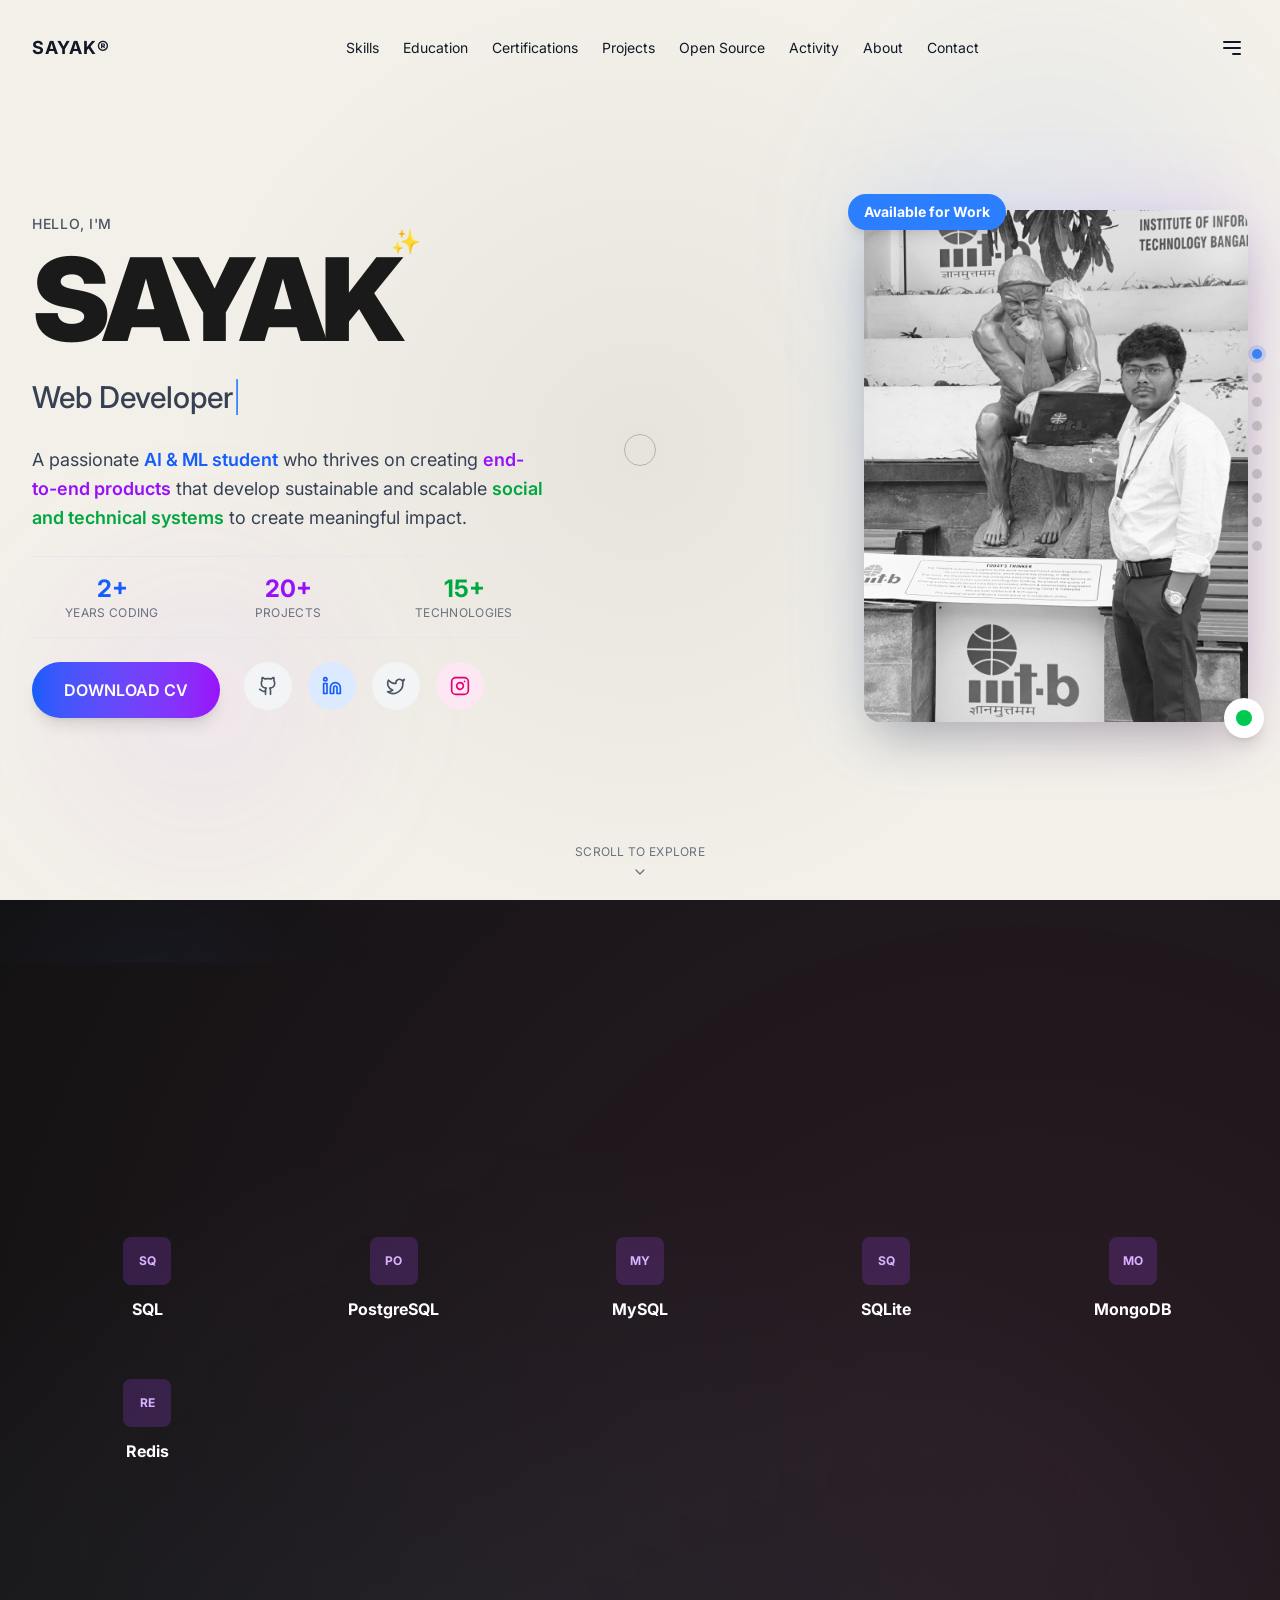
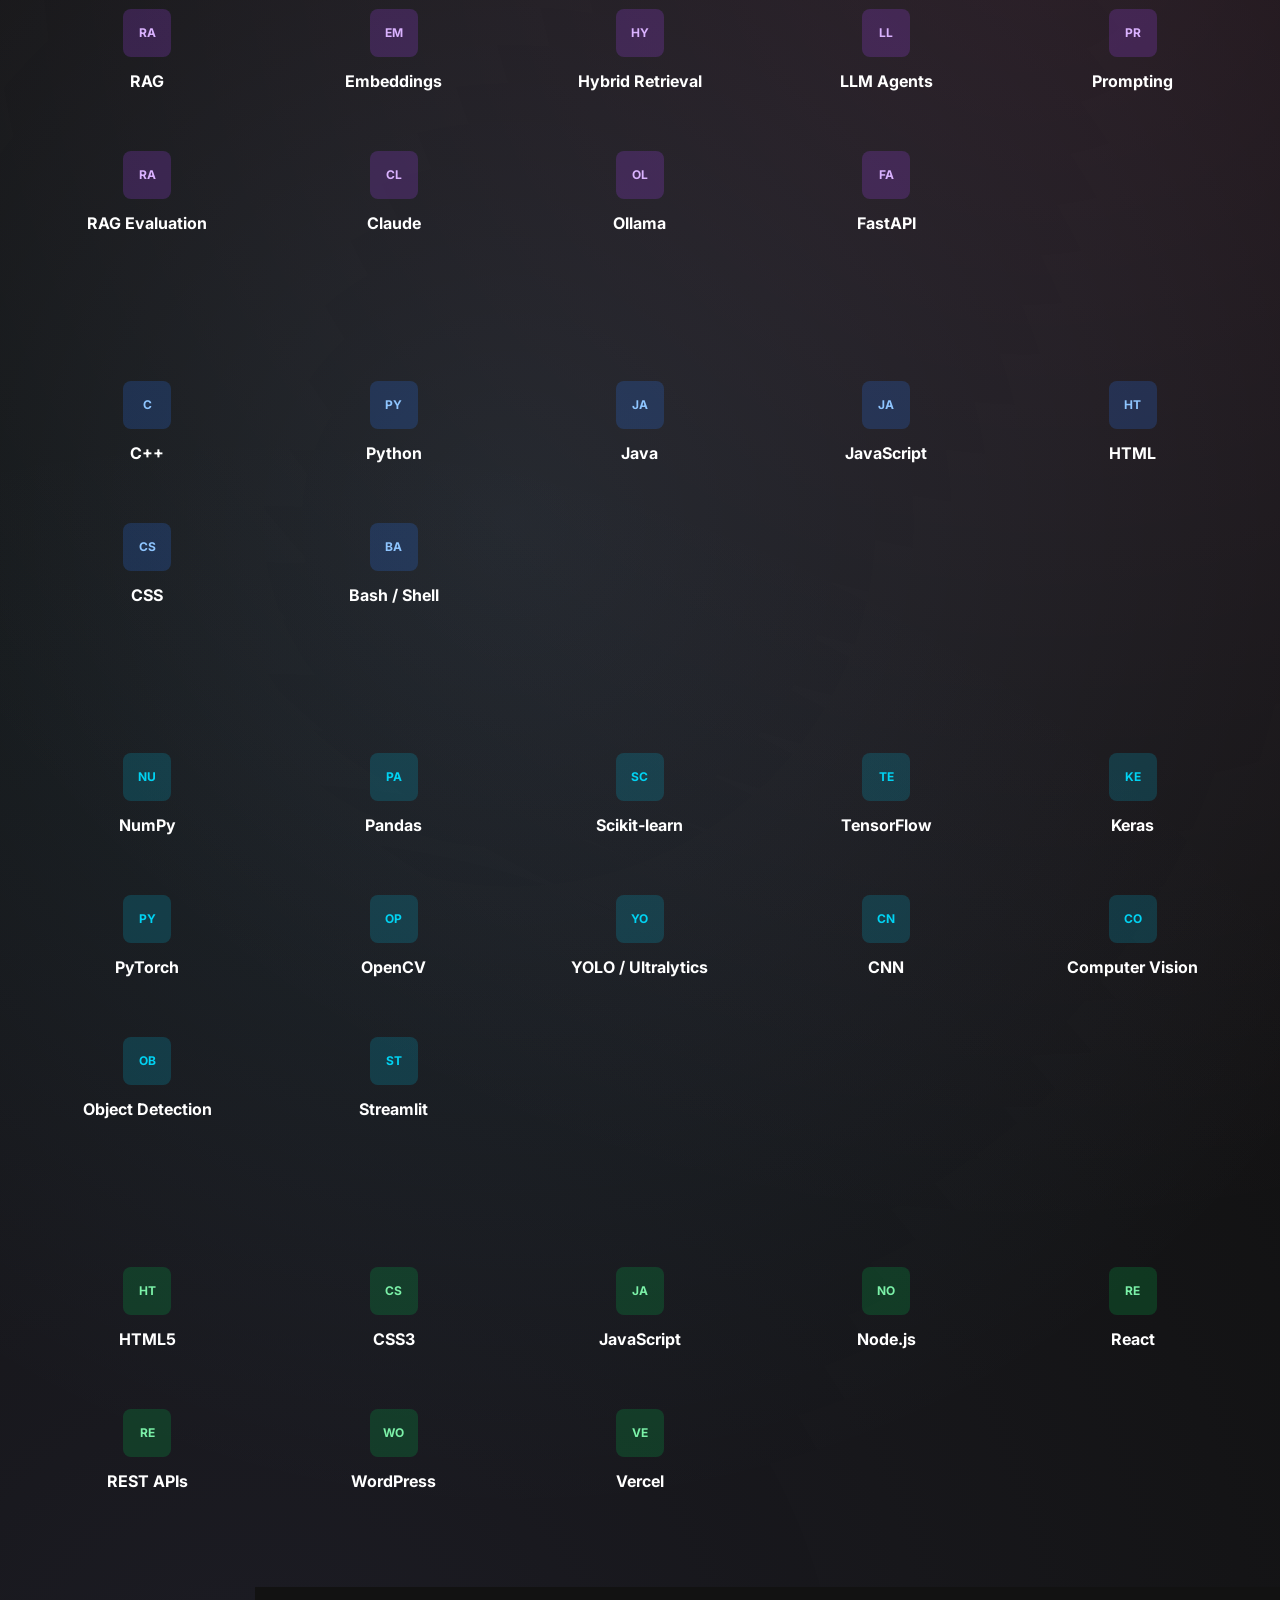
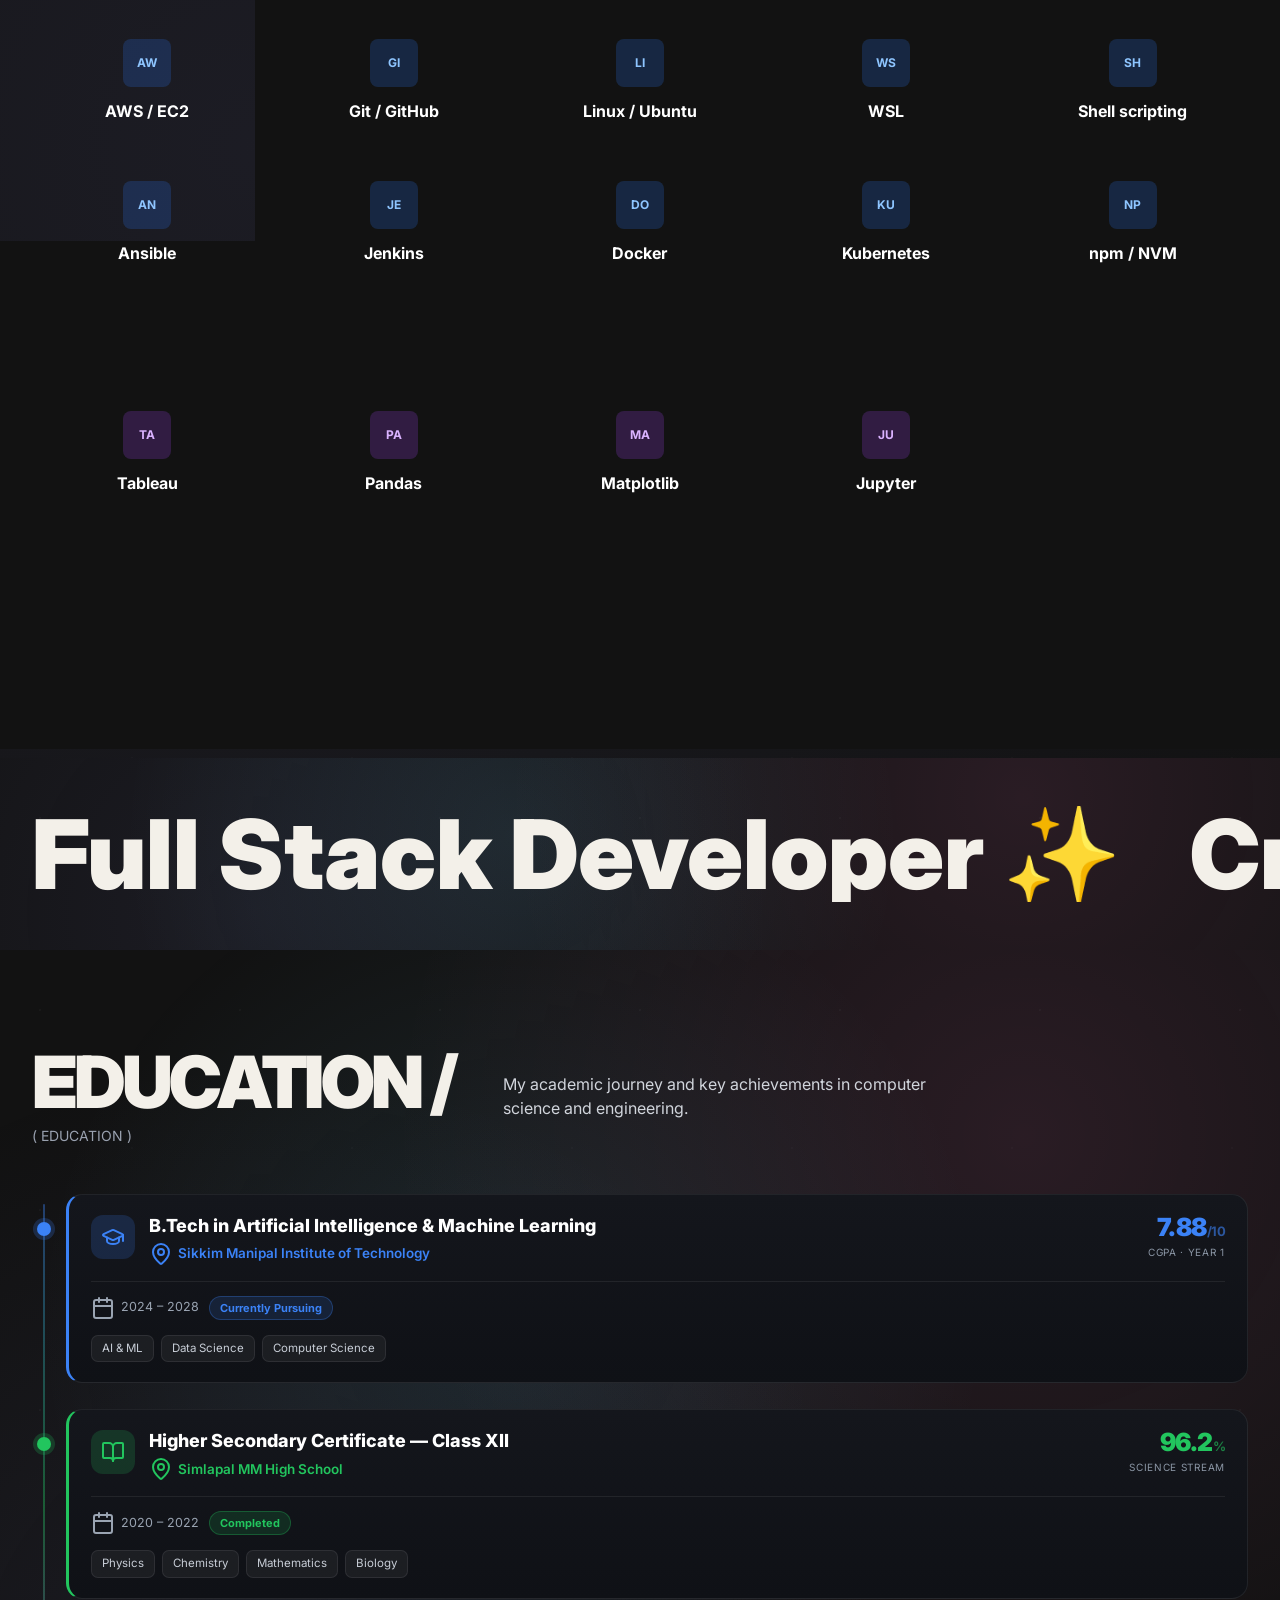
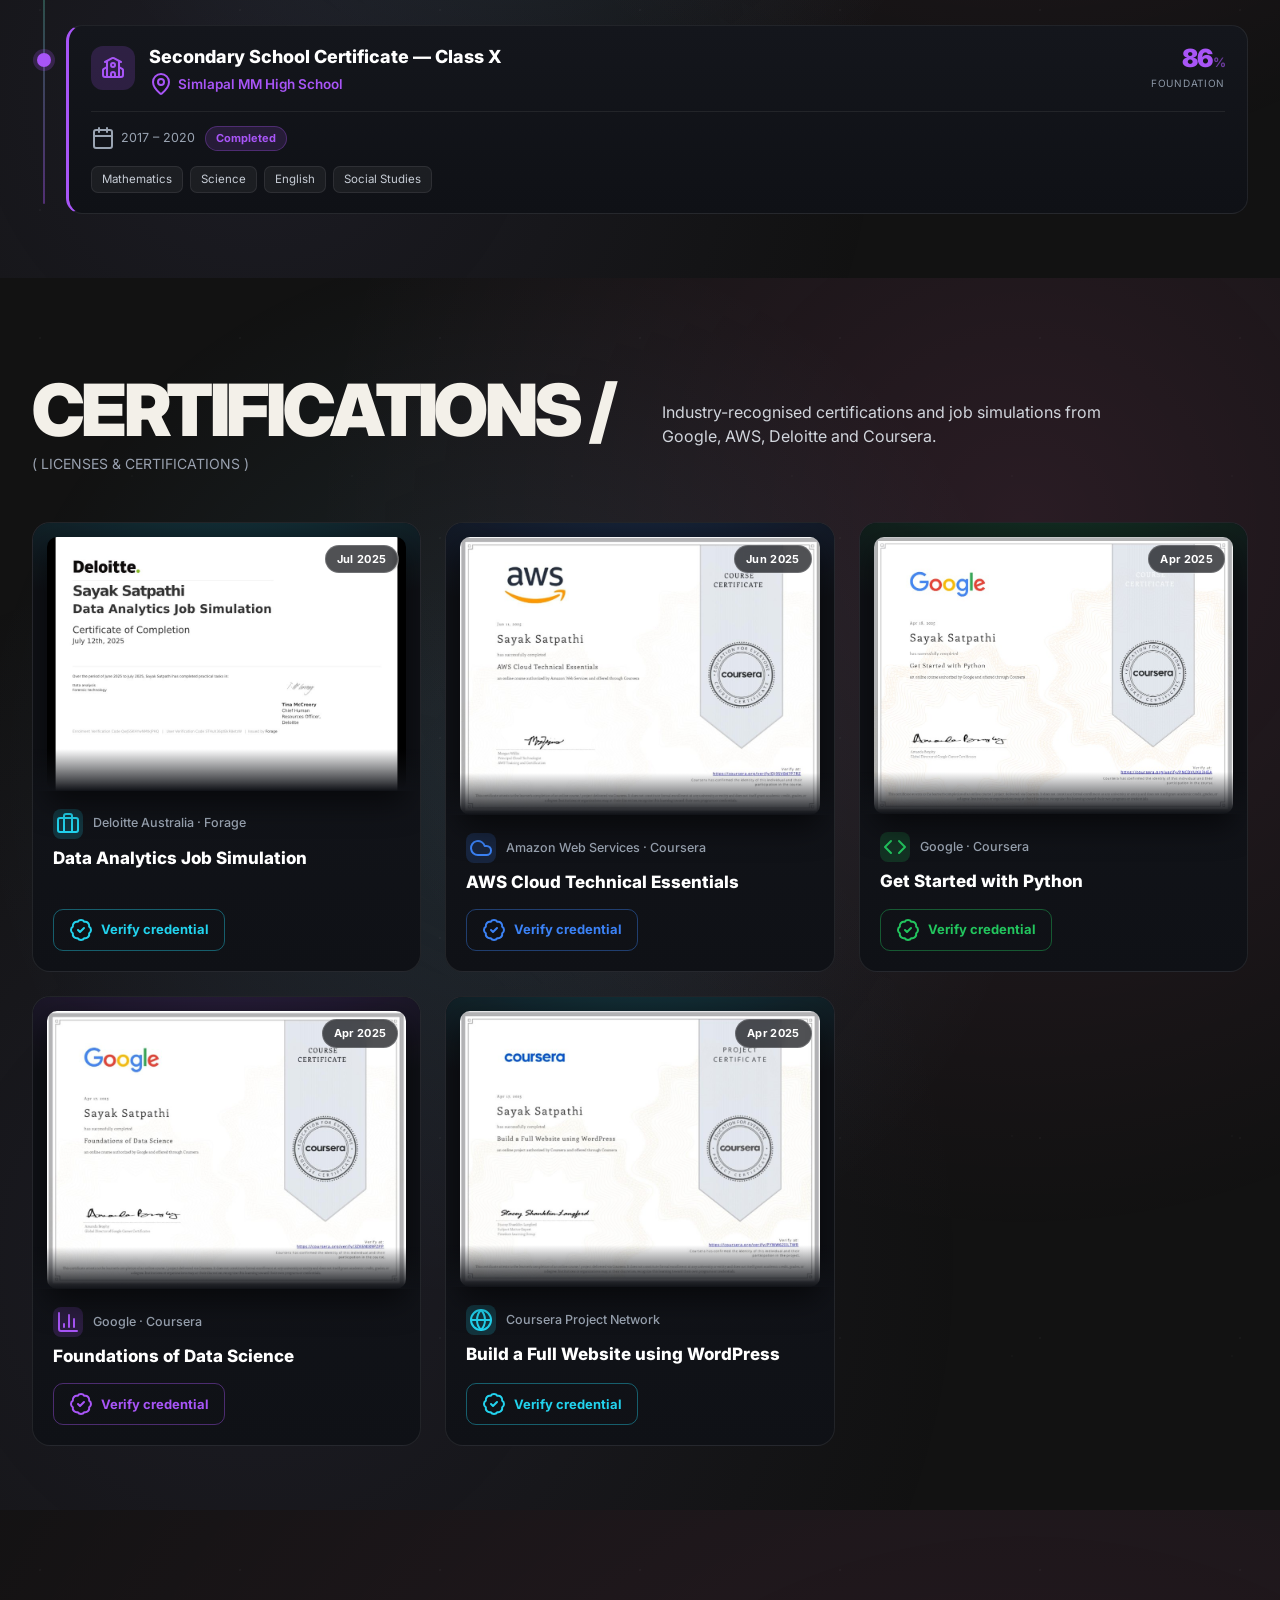
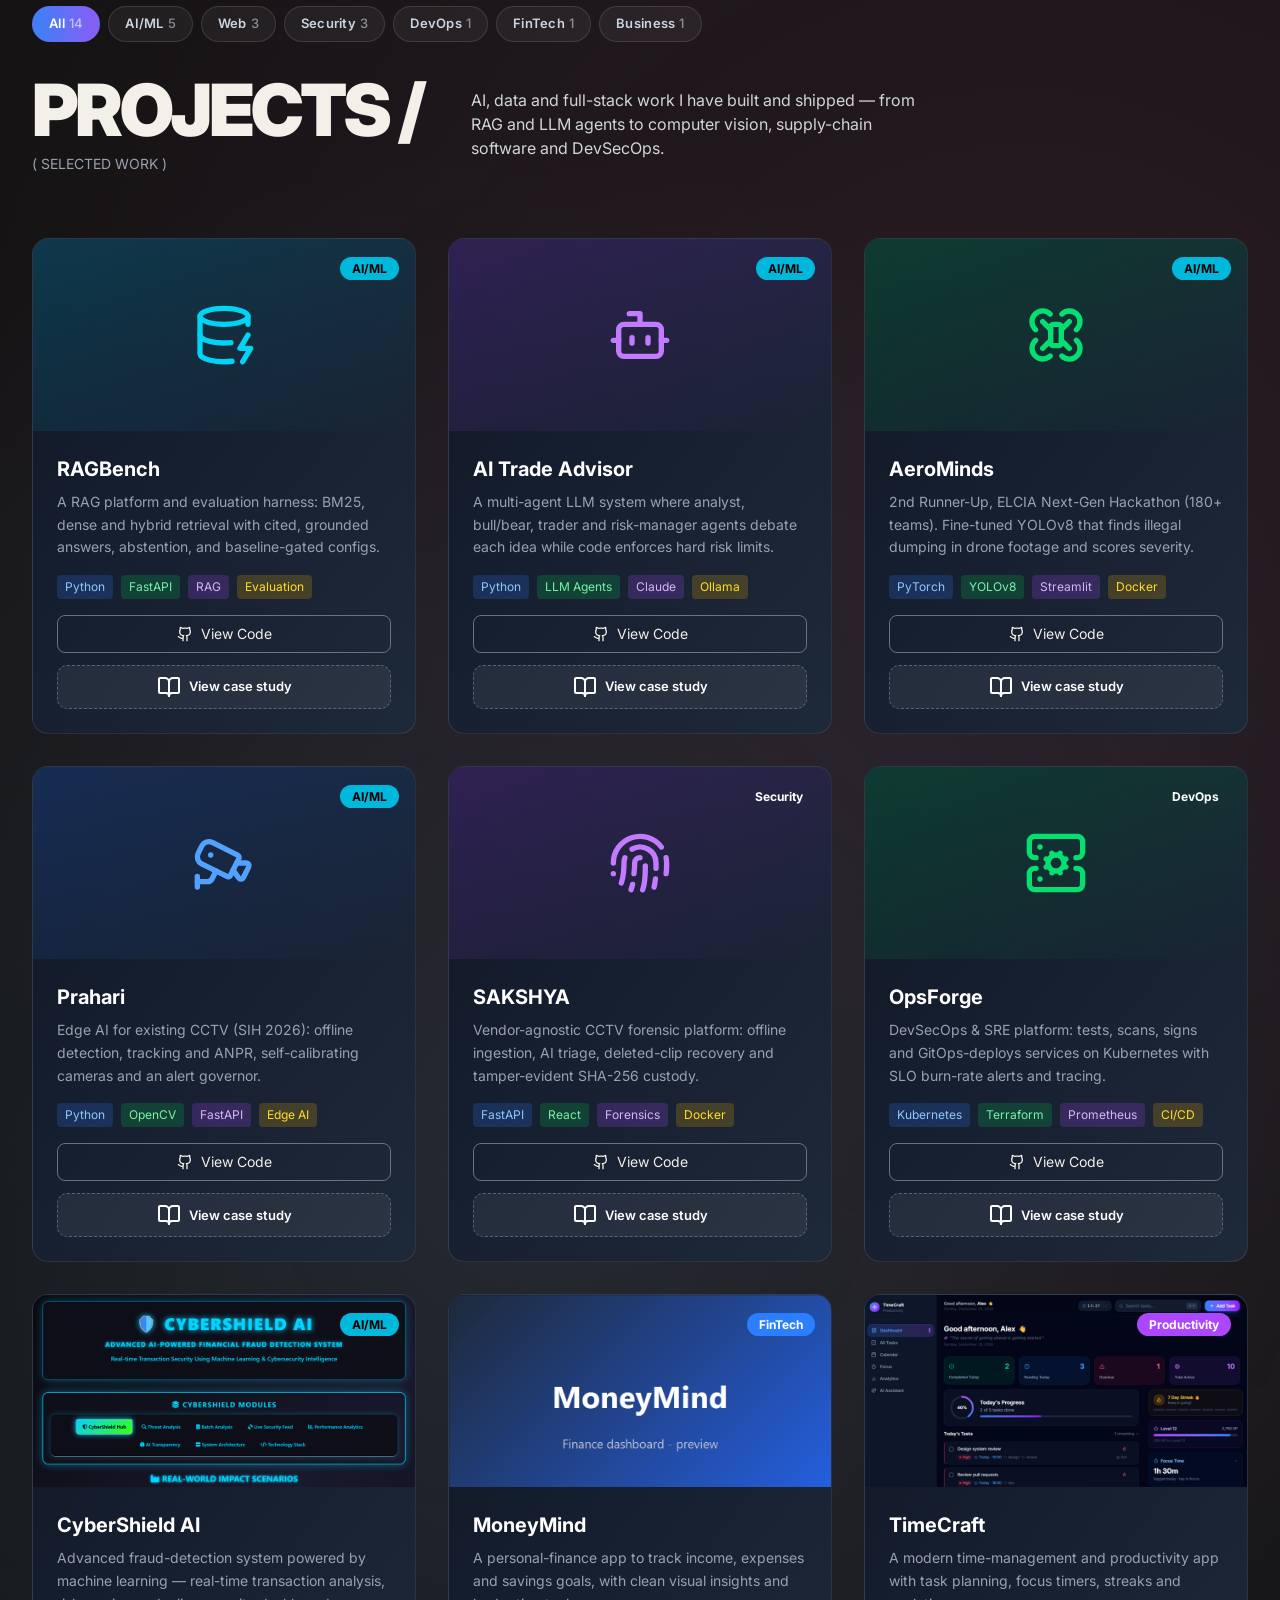
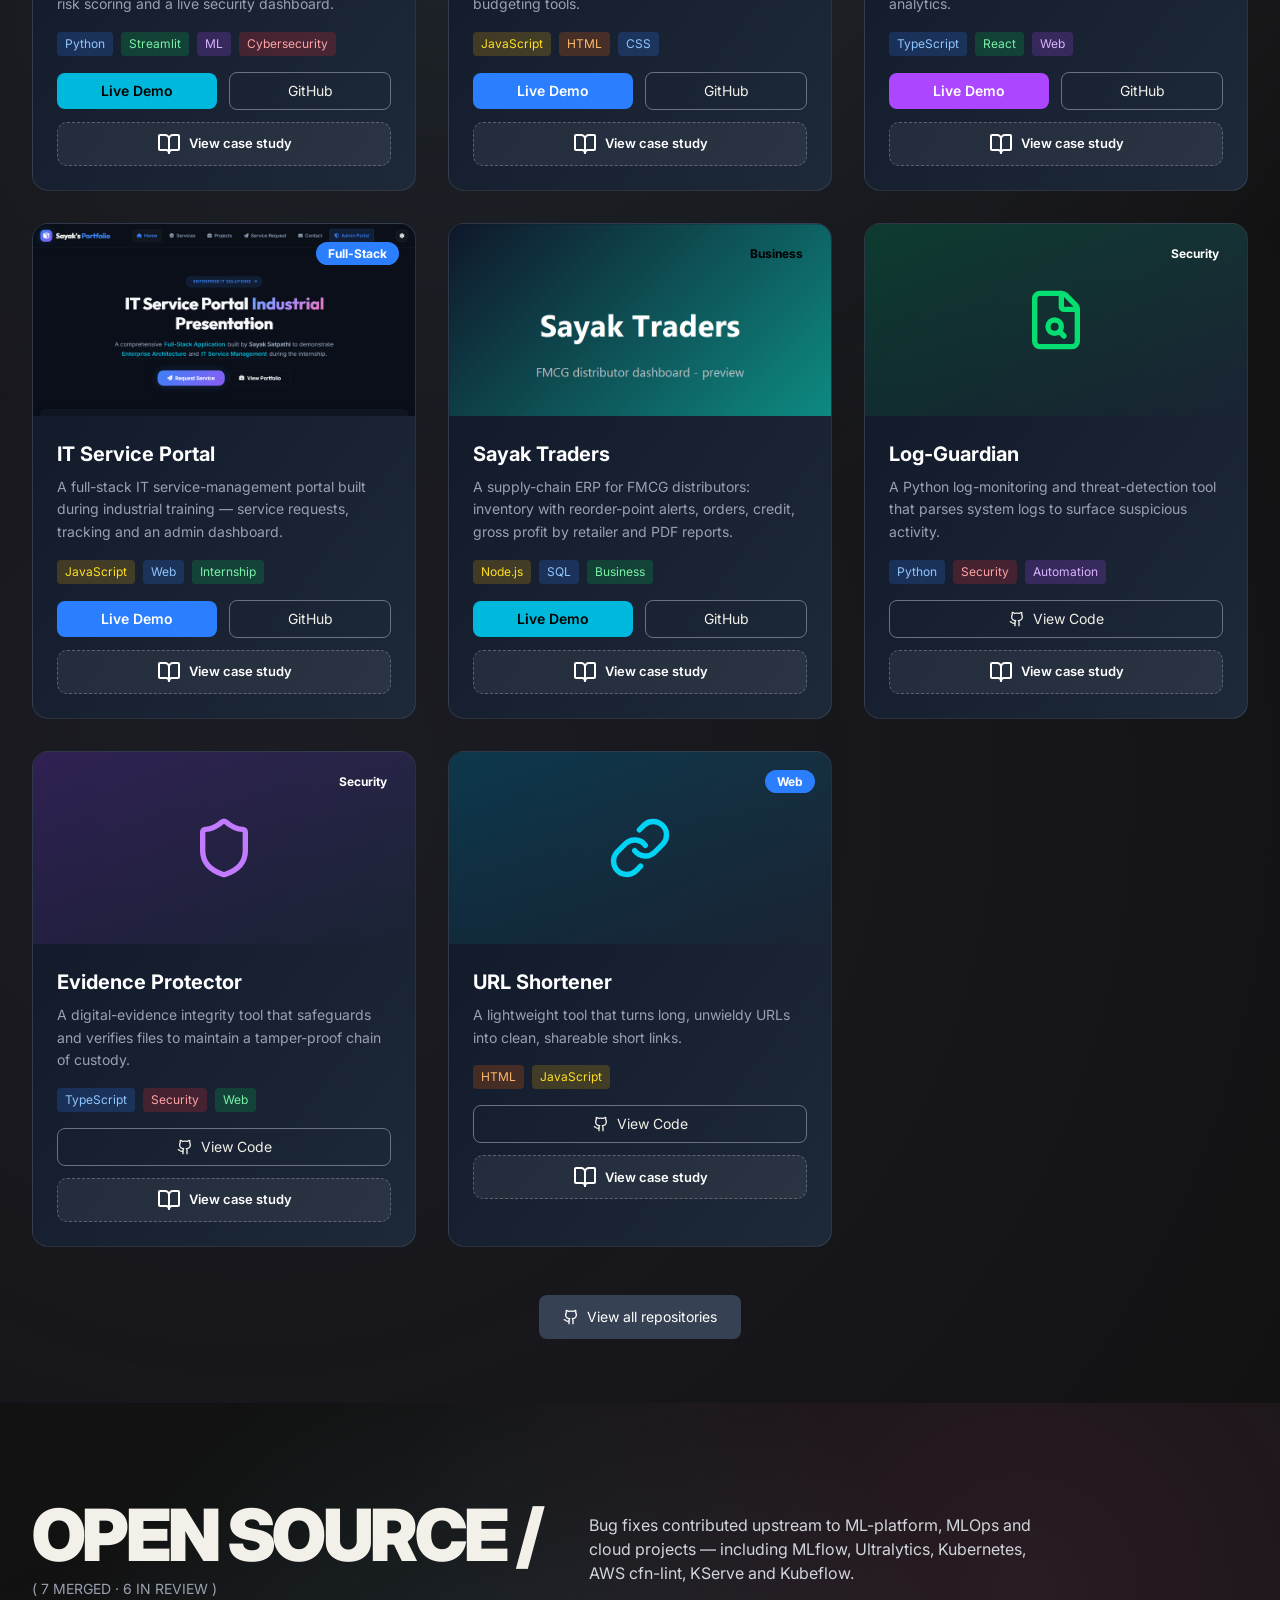
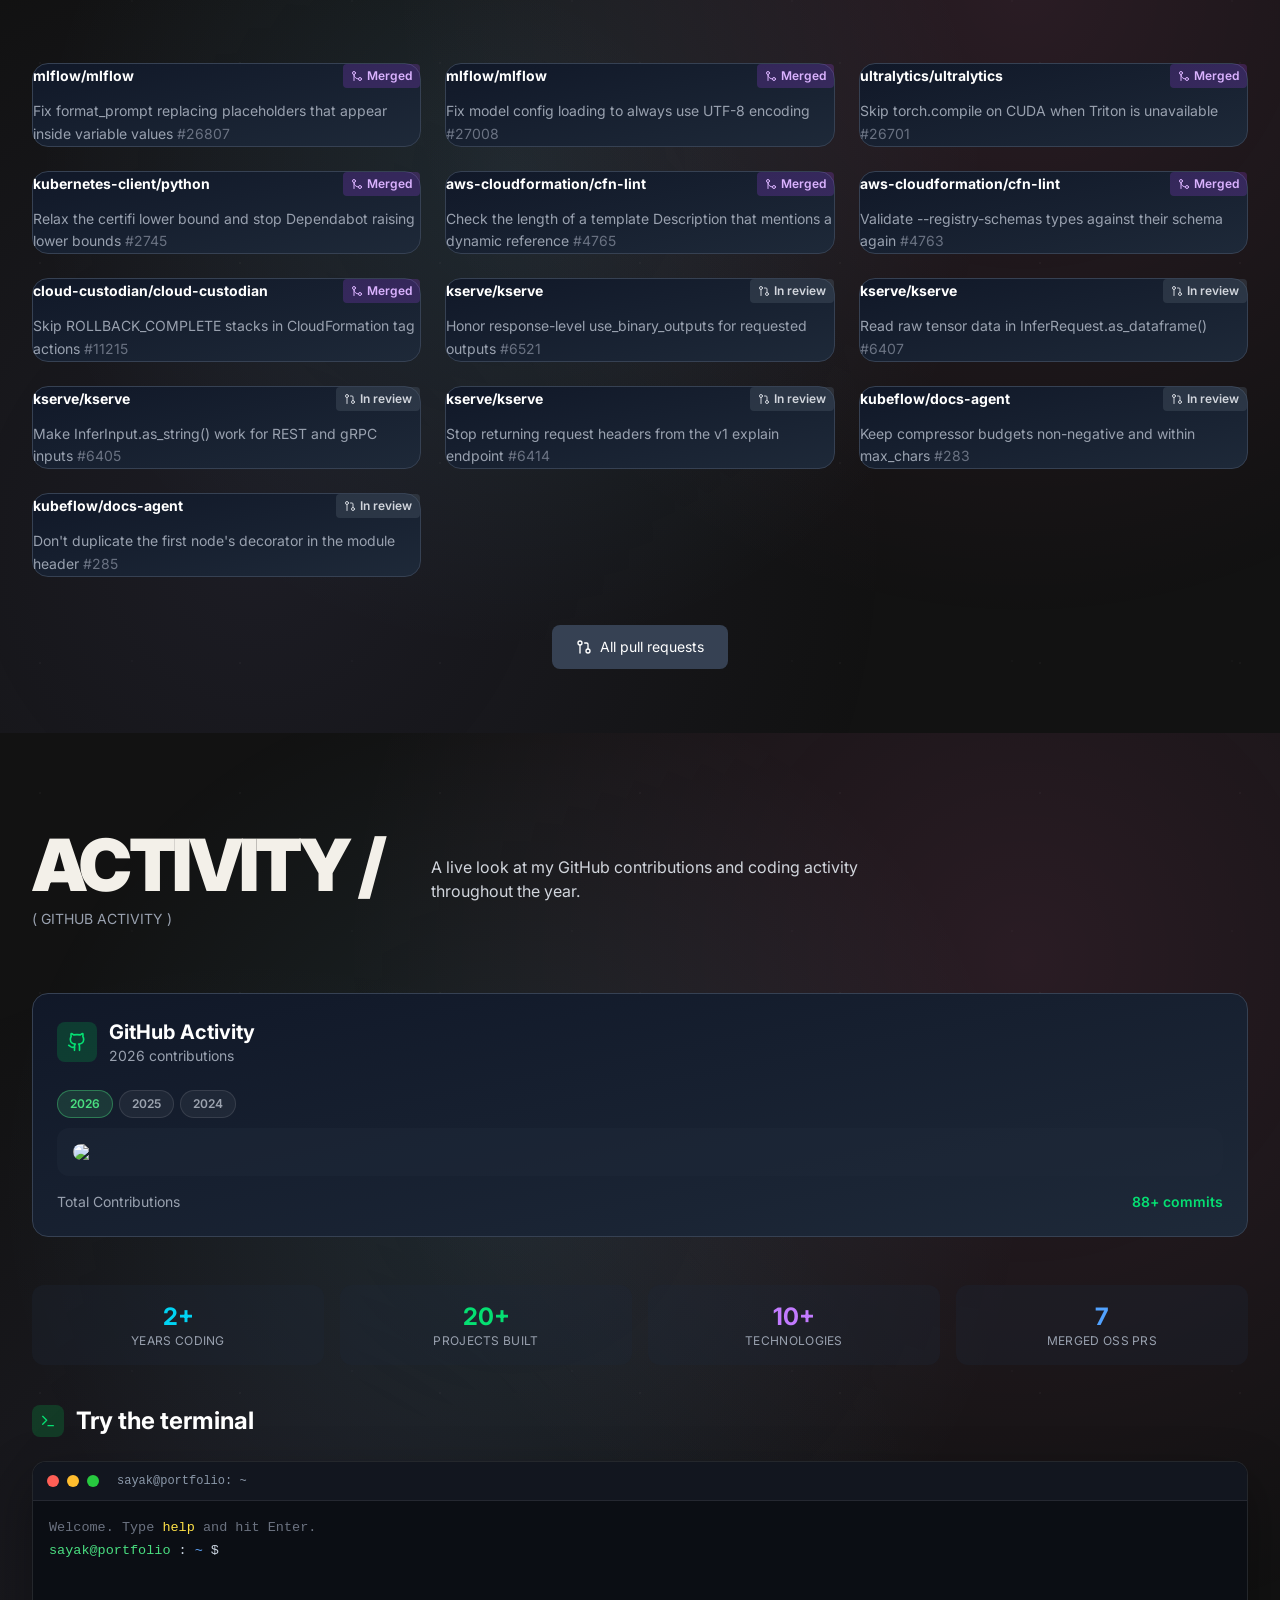
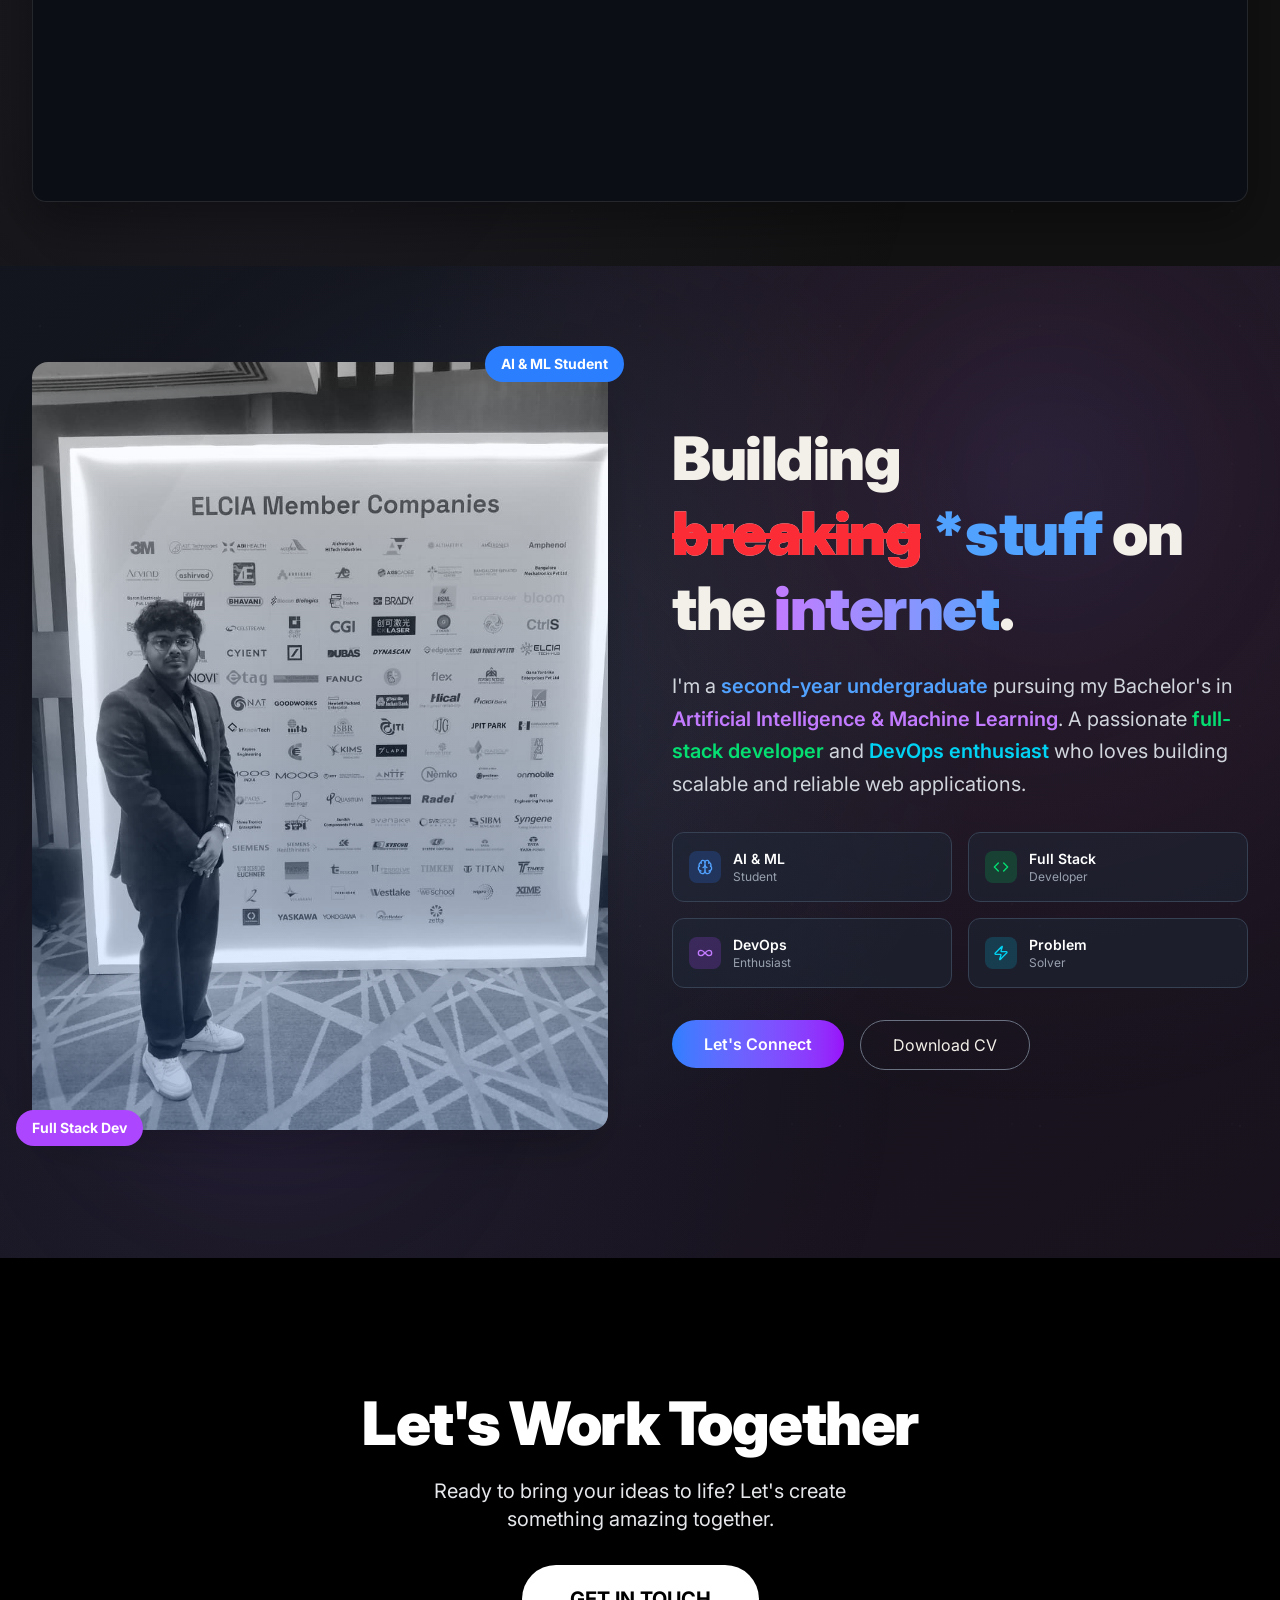
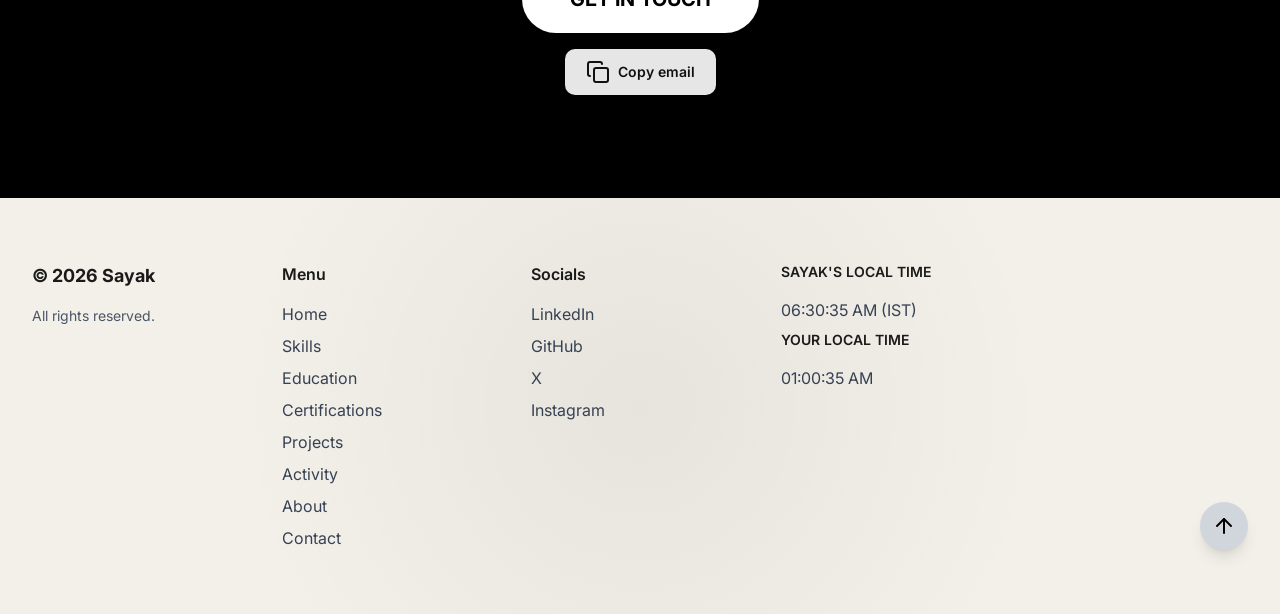
==== commit a7c7f546: "Add AI/data projects, Open Source section and GenAI skills - Six new project cards with case studies" ====
--- a/index.html
+++ b/index.html
@@ -137,7 +137,7 @@
     <link rel="stylesheet" href="css/tailwind.css">
     <link href="https://fonts.googleapis.com/css2?family=Inter:wght@400;500;600;700;900&display=swap" rel="stylesheet">
     <script src="js/lucide.min.js"></script>
-    <link rel="stylesheet" href="css/styles.css?v=24">
+    <link rel="stylesheet" href="css/styles.css?v=25">
 </head>
 
 <body class="bg-light overflow-hidden">
@@ -184,6 +184,7 @@
                 <a href="#education-section" class="hover:text-gray-500 transition-colors">Education</a>
                 <a href="#certifications-section" class="hover:text-gray-500 transition-colors">Certifications</a>
                 <a href="#projects-section" class="hover:text-gray-500 transition-colors">Projects</a>
+                <a href="#opensource-section" class="hover:text-gray-500 transition-colors">Open Source</a>
                 <a href="#activity-section" class="hover:text-gray-500 transition-colors">Activity</a>
                 <a href="#about-section" class="hover:text-gray-500 transition-colors">About</a>
                 <a href="#contact-section" class="hover:text-gray-500 transition-colors">Contact</a>
@@ -579,12 +580,138 @@
                                     <p class="text-xs sm:text-sm text-gray-400 mt-2">( SELECTED WORK )</p>
                                 </div>
                                 <p class="text-sm sm:text-base text-gray-300 max-w-md reveal"
-                                    style="transition-delay: 150ms;">A collection of my projects, showcasing my skills
-                                    in creating web applications and solving problems.</p>
+                                    style="transition-delay: 150ms;">AI, data and full-stack work I have built and shipped
+                                    &mdash; from RAG and LLM agents to computer vision, supply-chain software and DevSecOps.</p>
                             </div>
 
                             <!-- Project Grid -->
                             <div class="grid md:grid-cols-2 lg:grid-cols-3 gap-6 lg:gap-8">
+                                <!-- RAGBench -->
+                                <div class="project-card reveal group bg-gradient-to-br from-gray-900 to-gray-800 rounded-2xl overflow-hidden border border-gray-700 hover:border-cyan-500 transition-all duration-500">
+                                    <div class="relative h-48 bg-gradient-to-br from-cyan-500/20 to-gray-900 flex items-center justify-center overflow-hidden">
+                                        <i data-lucide="database-zap" class="w-16 h-16 text-cyan-400 group-hover:scale-110 transition-transform duration-700"></i>
+                                        <div class="absolute top-4 right-4"><span class="bg-cyan-500 text-black px-3 py-1 rounded-full text-xs font-bold">AI/ML</span></div>
+                                    </div>
+                                    <div class="p-5 sm:p-6">
+                                        <h3 class="text-lg sm:text-xl font-bold mb-2 text-white group-hover:text-cyan-400 transition-colors">RAGBench</h3>
+                                        <p class="text-sm text-gray-400 mb-4 leading-relaxed">A RAG platform and evaluation harness: BM25, dense and hybrid retrieval with cited, grounded answers, abstention, and baseline-gated configs.</p>
+                                        <div class="flex flex-wrap gap-2 mb-4">
+                                            <span class="bg-blue-500/20 text-blue-300 px-2 py-1 rounded text-xs">Python</span>
+                                            <span class="bg-green-500/20 text-green-300 px-2 py-1 rounded text-xs">FastAPI</span>
+                                            <span class="bg-purple-500/20 text-purple-300 px-2 py-1 rounded text-xs">RAG</span>
+                                            <span class="bg-yellow-500/20 text-yellow-300 px-2 py-1 rounded text-xs">Evaluation</span>
+                                        </div>
+                                        <div class="flex items-center gap-3">
+                                            <a href="https://github.com/sayaksatpathi/RAGBench" target="_blank" rel="noopener noreferrer" class="flex-1 border border-gray-500 hover:border-white hover:bg-white/10 px-4 py-2 rounded-lg text-sm text-center transition-all duration-300 flex items-center justify-center gap-2"><i data-lucide="github" class="w-4 h-4"></i> View Code</a>
+                                        </div>
+                                    </div>
+                                </div>
+
+                                <!-- AI Trade Advisor -->
+                                <div class="project-card reveal group bg-gradient-to-br from-gray-900 to-gray-800 rounded-2xl overflow-hidden border border-gray-700 hover:border-purple-500 transition-all duration-500">
+                                    <div class="relative h-48 bg-gradient-to-br from-purple-500/20 to-gray-900 flex items-center justify-center overflow-hidden">
+                                        <i data-lucide="bot" class="w-16 h-16 text-purple-400 group-hover:scale-110 transition-transform duration-700"></i>
+                                        <div class="absolute top-4 right-4"><span class="bg-cyan-500 text-black px-3 py-1 rounded-full text-xs font-bold">AI/ML</span></div>
+                                    </div>
+                                    <div class="p-5 sm:p-6">
+                                        <h3 class="text-lg sm:text-xl font-bold mb-2 text-white group-hover:text-purple-400 transition-colors">AI Trade Advisor</h3>
+                                        <p class="text-sm text-gray-400 mb-4 leading-relaxed">A multi-agent LLM system where analyst, bull/bear, trader and risk-manager agents debate each idea while code enforces hard risk limits.</p>
+                                        <div class="flex flex-wrap gap-2 mb-4">
+                                            <span class="bg-blue-500/20 text-blue-300 px-2 py-1 rounded text-xs">Python</span>
+                                            <span class="bg-green-500/20 text-green-300 px-2 py-1 rounded text-xs">LLM Agents</span>
+                                            <span class="bg-purple-500/20 text-purple-300 px-2 py-1 rounded text-xs">Claude</span>
+                                            <span class="bg-yellow-500/20 text-yellow-300 px-2 py-1 rounded text-xs">Ollama</span>
+                                        </div>
+                                        <div class="flex items-center gap-3">
+                                            <a href="https://github.com/sayaksatpathi/ai-trader" target="_blank" rel="noopener noreferrer" class="flex-1 border border-gray-500 hover:border-white hover:bg-white/10 px-4 py-2 rounded-lg text-sm text-center transition-all duration-300 flex items-center justify-center gap-2"><i data-lucide="github" class="w-4 h-4"></i> View Code</a>
+                                        </div>
+                                    </div>
+                                </div>
+
+                                <!-- AeroMinds -->
+                                <div class="project-card reveal group bg-gradient-to-br from-gray-900 to-gray-800 rounded-2xl overflow-hidden border border-gray-700 hover:border-green-500 transition-all duration-500">
+                                    <div class="relative h-48 bg-gradient-to-br from-green-500/20 to-gray-900 flex items-center justify-center overflow-hidden">
+                                        <i data-lucide="drone" class="w-16 h-16 text-green-400 group-hover:scale-110 transition-transform duration-700"></i>
+                                        <div class="absolute top-4 right-4"><span class="bg-cyan-500 text-black px-3 py-1 rounded-full text-xs font-bold">AI/ML</span></div>
+                                    </div>
+                                    <div class="p-5 sm:p-6">
+                                        <h3 class="text-lg sm:text-xl font-bold mb-2 text-white group-hover:text-green-400 transition-colors">AeroMinds</h3>
+                                        <p class="text-sm text-gray-400 mb-4 leading-relaxed">2nd Runner-Up, ELCIA Next-Gen Hackathon (180+ teams). Fine-tuned YOLOv8 that finds illegal dumping in drone footage and scores severity.</p>
+                                        <div class="flex flex-wrap gap-2 mb-4">
+                                            <span class="bg-blue-500/20 text-blue-300 px-2 py-1 rounded text-xs">PyTorch</span>
+                                            <span class="bg-green-500/20 text-green-300 px-2 py-1 rounded text-xs">YOLOv8</span>
+                                            <span class="bg-purple-500/20 text-purple-300 px-2 py-1 rounded text-xs">Streamlit</span>
+                                            <span class="bg-yellow-500/20 text-yellow-300 px-2 py-1 rounded text-xs">Docker</span>
+                                        </div>
+                                        <div class="flex items-center gap-3">
+                                            <a href="https://github.com/sayaksatpathi/AeroMinds" target="_blank" rel="noopener noreferrer" class="flex-1 border border-gray-500 hover:border-white hover:bg-white/10 px-4 py-2 rounded-lg text-sm text-center transition-all duration-300 flex items-center justify-center gap-2"><i data-lucide="github" class="w-4 h-4"></i> View Code</a>
+                                        </div>
+                                    </div>
+                                </div>
+
+                                <!-- Prahari -->
+                                <div class="project-card reveal group bg-gradient-to-br from-gray-900 to-gray-800 rounded-2xl overflow-hidden border border-gray-700 hover:border-blue-500 transition-all duration-500">
+                                    <div class="relative h-48 bg-gradient-to-br from-blue-500/20 to-gray-900 flex items-center justify-center overflow-hidden">
+                                        <i data-lucide="cctv" class="w-16 h-16 text-blue-400 group-hover:scale-110 transition-transform duration-700"></i>
+                                        <div class="absolute top-4 right-4"><span class="bg-cyan-500 text-black px-3 py-1 rounded-full text-xs font-bold">AI/ML</span></div>
+                                    </div>
+                                    <div class="p-5 sm:p-6">
+                                        <h3 class="text-lg sm:text-xl font-bold mb-2 text-white group-hover:text-blue-400 transition-colors">Prahari</h3>
+                                        <p class="text-sm text-gray-400 mb-4 leading-relaxed">Edge AI for existing CCTV (SIH 2026): offline detection, tracking and ANPR, self-calibrating cameras and an alert governor.</p>
+                                        <div class="flex flex-wrap gap-2 mb-4">
+                                            <span class="bg-blue-500/20 text-blue-300 px-2 py-1 rounded text-xs">Python</span>
+                                            <span class="bg-green-500/20 text-green-300 px-2 py-1 rounded text-xs">OpenCV</span>
+                                            <span class="bg-purple-500/20 text-purple-300 px-2 py-1 rounded text-xs">FastAPI</span>
+                                            <span class="bg-yellow-500/20 text-yellow-300 px-2 py-1 rounded text-xs">Edge AI</span>
+                                        </div>
+                                        <div class="flex items-center gap-3">
+                                            <a href="https://github.com/sayaksatpathi/PRAHARi" target="_blank" rel="noopener noreferrer" class="flex-1 border border-gray-500 hover:border-white hover:bg-white/10 px-4 py-2 rounded-lg text-sm text-center transition-all duration-300 flex items-center justify-center gap-2"><i data-lucide="github" class="w-4 h-4"></i> View Code</a>
+                                        </div>
+                                    </div>
+                                </div>
+
+                                <!-- SAKSHYA -->
+                                <div class="project-card reveal group bg-gradient-to-br from-gray-900 to-gray-800 rounded-2xl overflow-hidden border border-gray-700 hover:border-purple-500 transition-all duration-500">
+                                    <div class="relative h-48 bg-gradient-to-br from-purple-500/20 to-gray-900 flex items-center justify-center overflow-hidden">
+                                        <i data-lucide="fingerprint" class="w-16 h-16 text-purple-400 group-hover:scale-110 transition-transform duration-700"></i>
+                                        <div class="absolute top-4 right-4"><span class="bg-red-500 text-white px-3 py-1 rounded-full text-xs font-bold">Security</span></div>
+                                    </div>
+                                    <div class="p-5 sm:p-6">
+                                        <h3 class="text-lg sm:text-xl font-bold mb-2 text-white group-hover:text-purple-400 transition-colors">SAKSHYA</h3>
+                                        <p class="text-sm text-gray-400 mb-4 leading-relaxed">Vendor-agnostic CCTV forensic platform: offline ingestion, AI triage, deleted-clip recovery and tamper-evident SHA-256 custody.</p>
+                                        <div class="flex flex-wrap gap-2 mb-4">
+                                            <span class="bg-blue-500/20 text-blue-300 px-2 py-1 rounded text-xs">FastAPI</span>
+                                            <span class="bg-green-500/20 text-green-300 px-2 py-1 rounded text-xs">React</span>
+                                            <span class="bg-purple-500/20 text-purple-300 px-2 py-1 rounded text-xs">Forensics</span>
+                                            <span class="bg-yellow-500/20 text-yellow-300 px-2 py-1 rounded text-xs">Docker</span>
+                                        </div>
+                                        <div class="flex items-center gap-3">
+                                            <a href="https://github.com/sayaksatpathi/SAKSHYA" target="_blank" rel="noopener noreferrer" class="flex-1 border border-gray-500 hover:border-white hover:bg-white/10 px-4 py-2 rounded-lg text-sm text-center transition-all duration-300 flex items-center justify-center gap-2"><i data-lucide="github" class="w-4 h-4"></i> View Code</a>
+                                        </div>
+                                    </div>
+                                </div>
+
+                                <!-- OpsForge -->
+                                <div class="project-card reveal group bg-gradient-to-br from-gray-900 to-gray-800 rounded-2xl overflow-hidden border border-gray-700 hover:border-green-500 transition-all duration-500">
+                                    <div class="relative h-48 bg-gradient-to-br from-green-500/20 to-gray-900 flex items-center justify-center overflow-hidden">
+                                        <i data-lucide="server-cog" class="w-16 h-16 text-green-400 group-hover:scale-110 transition-transform duration-700"></i>
+                                        <div class="absolute top-4 right-4"><span class="bg-orange-500 text-white px-3 py-1 rounded-full text-xs font-bold">DevOps</span></div>
+                                    </div>
+                                    <div class="p-5 sm:p-6">
+                                        <h3 class="text-lg sm:text-xl font-bold mb-2 text-white group-hover:text-green-400 transition-colors">OpsForge</h3>
+                                        <p class="text-sm text-gray-400 mb-4 leading-relaxed">DevSecOps &amp; SRE platform: tests, scans, signs and GitOps-deploys services on Kubernetes with SLO burn-rate alerts and tracing.</p>
+                                        <div class="flex flex-wrap gap-2 mb-4">
+                                            <span class="bg-blue-500/20 text-blue-300 px-2 py-1 rounded text-xs">Kubernetes</span>
+                                            <span class="bg-green-500/20 text-green-300 px-2 py-1 rounded text-xs">Terraform</span>
+                                            <span class="bg-purple-500/20 text-purple-300 px-2 py-1 rounded text-xs">Prometheus</span>
+                                            <span class="bg-yellow-500/20 text-yellow-300 px-2 py-1 rounded text-xs">CI/CD</span>
+                                        </div>
+                                        <div class="flex items-center gap-3">
+                                            <a href="https://github.com/sayaksatpathi/opsforge-platform" target="_blank" rel="noopener noreferrer" class="flex-1 border border-gray-500 hover:border-white hover:bg-white/10 px-4 py-2 rounded-lg text-sm text-center transition-all duration-300 flex items-center justify-center gap-2"><i data-lucide="github" class="w-4 h-4"></i> View Code</a>
+                                        </div>
+                                    </div>
+                                </div>
+
                                 <!-- CyberShield AI -->
                                 <div class="project-card reveal group bg-gradient-to-br from-gray-900 to-gray-800 rounded-2xl overflow-hidden border border-gray-700 hover:border-cyan-500 transition-all duration-500">
                                     <div class="relative overflow-hidden">
@@ -683,10 +810,10 @@
                                     </div>
                                     <div class="p-5 sm:p-6">
                                         <h3 class="text-lg sm:text-xl font-bold mb-2 text-white group-hover:text-cyan-400 transition-colors">Sayak Traders</h3>
-                                        <p class="text-sm text-gray-400 mb-4 leading-relaxed">A distributor-management system for an FMCG trading business, covering inventory, orders and reporting.</p>
+                                        <p class="text-sm text-gray-400 mb-4 leading-relaxed">A supply-chain ERP for FMCG distributors: inventory with reorder-point alerts, orders, credit, gross profit by retailer and PDF reports.</p>
                                         <div class="flex flex-wrap gap-2 mb-4">
-                                            <span class="bg-yellow-500/20 text-yellow-300 px-2 py-1 rounded text-xs">JavaScript</span>
-                                            <span class="bg-blue-500/20 text-blue-300 px-2 py-1 rounded text-xs">Web</span>
+                                            <span class="bg-yellow-500/20 text-yellow-300 px-2 py-1 rounded text-xs">Node.js</span>
+                                            <span class="bg-blue-500/20 text-blue-300 px-2 py-1 rounded text-xs">SQL</span>
                                             <span class="bg-green-500/20 text-green-300 px-2 py-1 rounded text-xs">Business</span>
                                         </div>
                                         <div class="flex items-center gap-3">
@@ -762,6 +889,126 @@
                                     class="inline-flex items-center gap-2 bg-gray-700 hover:bg-gray-600 text-white px-6 py-3 rounded-lg text-sm transition-colors duration-300">
                                     <i data-lucide="github" class="w-4 h-4"></i> View all repositories
                                 </a>
+                            </div>
+                        </div>
+                    </section>
+
+                    <section id="opensource-section" class="section section-compact bg-dark px-4 sm:px-6 lg:px-8">
+                        <div class="container mx-auto">
+                            <div class="section-head grid lg:grid-cols-2 gap-6 lg:gap-8 items-center mb-12 lg:mb-16">
+                                <div class="reveal">
+                                    <h2 class="text-3xl sm:text-4xl md:text-5xl lg:text-7xl font-black tracking-tighter">OPEN SOURCE /</h2>
+                                    <p class="text-xs sm:text-sm text-gray-400 mt-2">( 7 MERGED &middot; 6 IN REVIEW )</p>
+                                </div>
+                                <p class="text-sm sm:text-base text-gray-300 max-w-md reveal" style="transition-delay: 150ms;">Bug fixes contributed upstream to ML-platform, MLOps and cloud projects &mdash; including MLflow, Ultralytics, Kubernetes, AWS cfn-lint, KServe and Kubeflow.</p>
+                            </div>
+                            <div class="grid md:grid-cols-2 lg:grid-cols-3 gap-4 lg:gap-6">
+                                <a href="https://github.com/mlflow/mlflow/pull/26807" target="_blank" rel="noopener noreferrer" class="reveal block bg-gradient-to-br from-gray-900 to-gray-800 border border-gray-700 hover:border-purple-500 rounded-2xl p-5 transition-all duration-500">
+                                    <div class="flex items-center justify-between gap-3 mb-3">
+                                        <span class="text-sm font-bold text-white truncate">mlflow/mlflow</span>
+                                        <span class="bg-purple-500/20 text-purple-300 px-2 py-1 rounded text-xs font-semibold inline-flex items-center gap-1"><i data-lucide="git-merge" class="w-3 h-3"></i> Merged</span>
+                                    </div>
+                                    <p class="text-sm text-gray-400 leading-relaxed">Fix format_prompt replacing placeholders that appear inside variable values <span class="text-gray-500">#26807</span></p>
+                                </a>
+
+                                <a href="https://github.com/mlflow/mlflow/pull/27008" target="_blank" rel="noopener noreferrer" class="reveal block bg-gradient-to-br from-gray-900 to-gray-800 border border-gray-700 hover:border-purple-500 rounded-2xl p-5 transition-all duration-500">
+                                    <div class="flex items-center justify-between gap-3 mb-3">
+                                        <span class="text-sm font-bold text-white truncate">mlflow/mlflow</span>
+                                        <span class="bg-purple-500/20 text-purple-300 px-2 py-1 rounded text-xs font-semibold inline-flex items-center gap-1"><i data-lucide="git-merge" class="w-3 h-3"></i> Merged</span>
+                                    </div>
+                                    <p class="text-sm text-gray-400 leading-relaxed">Fix model config loading to always use UTF-8 encoding <span class="text-gray-500">#27008</span></p>
+                                </a>
+
+                                <a href="https://github.com/ultralytics/ultralytics/pull/26701" target="_blank" rel="noopener noreferrer" class="reveal block bg-gradient-to-br from-gray-900 to-gray-800 border border-gray-700 hover:border-purple-500 rounded-2xl p-5 transition-all duration-500">
+                                    <div class="flex items-center justify-between gap-3 mb-3">
+                                        <span class="text-sm font-bold text-white truncate">ultralytics/ultralytics</span>
+                                        <span class="bg-purple-500/20 text-purple-300 px-2 py-1 rounded text-xs font-semibold inline-flex items-center gap-1"><i data-lucide="git-merge" class="w-3 h-3"></i> Merged</span>
+                                    </div>
+                                    <p class="text-sm text-gray-400 leading-relaxed">Skip torch.compile on CUDA when Triton is unavailable <span class="text-gray-500">#26701</span></p>
+                                </a>
+
+                                <a href="https://github.com/kubernetes-client/python/pull/2745" target="_blank" rel="noopener noreferrer" class="reveal block bg-gradient-to-br from-gray-900 to-gray-800 border border-gray-700 hover:border-purple-500 rounded-2xl p-5 transition-all duration-500">
+                                    <div class="flex items-center justify-between gap-3 mb-3">
+                                        <span class="text-sm font-bold text-white truncate">kubernetes-client/python</span>
+                                        <span class="bg-purple-500/20 text-purple-300 px-2 py-1 rounded text-xs font-semibold inline-flex items-center gap-1"><i data-lucide="git-merge" class="w-3 h-3"></i> Merged</span>
+                                    </div>
+                                    <p class="text-sm text-gray-400 leading-relaxed">Relax the certifi lower bound and stop Dependabot raising lower bounds <span class="text-gray-500">#2745</span></p>
+                                </a>
+
+                                <a href="https://github.com/aws-cloudformation/cfn-lint/pull/4765" target="_blank" rel="noopener noreferrer" class="reveal block bg-gradient-to-br from-gray-900 to-gray-800 border border-gray-700 hover:border-purple-500 rounded-2xl p-5 transition-all duration-500">
+                                    <div class="flex items-center justify-between gap-3 mb-3">
+                                        <span class="text-sm font-bold text-white truncate">aws-cloudformation/cfn-lint</span>
+                                        <span class="bg-purple-500/20 text-purple-300 px-2 py-1 rounded text-xs font-semibold inline-flex items-center gap-1"><i data-lucide="git-merge" class="w-3 h-3"></i> Merged</span>
+                                    </div>
+                                    <p class="text-sm text-gray-400 leading-relaxed">Check the length of a template Description that mentions a dynamic reference <span class="text-gray-500">#4765</span></p>
+                                </a>
+
+                                <a href="https://github.com/aws-cloudformation/cfn-lint/pull/4763" target="_blank" rel="noopener noreferrer" class="reveal block bg-gradient-to-br from-gray-900 to-gray-800 border border-gray-700 hover:border-purple-500 rounded-2xl p-5 transition-all duration-500">
+                                    <div class="flex items-center justify-between gap-3 mb-3">
+                                        <span class="text-sm font-bold text-white truncate">aws-cloudformation/cfn-lint</span>
+                                        <span class="bg-purple-500/20 text-purple-300 px-2 py-1 rounded text-xs font-semibold inline-flex items-center gap-1"><i data-lucide="git-merge" class="w-3 h-3"></i> Merged</span>
+                                    </div>
+                                    <p class="text-sm text-gray-400 leading-relaxed">Validate --registry-schemas types against their schema again <span class="text-gray-500">#4763</span></p>
+                                </a>
+
+                                <a href="https://github.com/cloud-custodian/cloud-custodian/pull/11215" target="_blank" rel="noopener noreferrer" class="reveal block bg-gradient-to-br from-gray-900 to-gray-800 border border-gray-700 hover:border-purple-500 rounded-2xl p-5 transition-all duration-500">
+                                    <div class="flex items-center justify-between gap-3 mb-3">
+                                        <span class="text-sm font-bold text-white truncate">cloud-custodian/cloud-custodian</span>
+                                        <span class="bg-purple-500/20 text-purple-300 px-2 py-1 rounded text-xs font-semibold inline-flex items-center gap-1"><i data-lucide="git-merge" class="w-3 h-3"></i> Merged</span>
+                                    </div>
+                                    <p class="text-sm text-gray-400 leading-relaxed">Skip ROLLBACK_COMPLETE stacks in CloudFormation tag actions <span class="text-gray-500">#11215</span></p>
+                                </a>
+
+                                <a href="https://github.com/kserve/kserve/pull/6521" target="_blank" rel="noopener noreferrer" class="reveal block bg-gradient-to-br from-gray-900 to-gray-800 border border-gray-700 hover:border-gray-500 rounded-2xl p-5 transition-all duration-500">
+                                    <div class="flex items-center justify-between gap-3 mb-3">
+                                        <span class="text-sm font-bold text-white truncate">kserve/kserve</span>
+                                        <span class="bg-gray-600/40 text-gray-300 px-2 py-1 rounded text-xs font-semibold inline-flex items-center gap-1"><i data-lucide="git-pull-request" class="w-3 h-3"></i> In review</span>
+                                    </div>
+                                    <p class="text-sm text-gray-400 leading-relaxed">Honor response-level use_binary_outputs for requested outputs <span class="text-gray-500">#6521</span></p>
+                                </a>
+
+                                <a href="https://github.com/kserve/kserve/pull/6407" target="_blank" rel="noopener noreferrer" class="reveal block bg-gradient-to-br from-gray-900 to-gray-800 border border-gray-700 hover:border-gray-500 rounded-2xl p-5 transition-all duration-500">
+                                    <div class="flex items-center justify-between gap-3 mb-3">
+                                        <span class="text-sm font-bold text-white truncate">kserve/kserve</span>
+                                        <span class="bg-gray-600/40 text-gray-300 px-2 py-1 rounded text-xs font-semibold inline-flex items-center gap-1"><i data-lucide="git-pull-request" class="w-3 h-3"></i> In review</span>
+                                    </div>
+                                    <p class="text-sm text-gray-400 leading-relaxed">Read raw tensor data in InferRequest.as_dataframe() <span class="text-gray-500">#6407</span></p>
+                                </a>
+
+                                <a href="https://github.com/kserve/kserve/pull/6405" target="_blank" rel="noopener noreferrer" class="reveal block bg-gradient-to-br from-gray-900 to-gray-800 border border-gray-700 hover:border-gray-500 rounded-2xl p-5 transition-all duration-500">
+                                    <div class="flex items-center justify-between gap-3 mb-3">
+                                        <span class="text-sm font-bold text-white truncate">kserve/kserve</span>
+                                        <span class="bg-gray-600/40 text-gray-300 px-2 py-1 rounded text-xs font-semibold inline-flex items-center gap-1"><i data-lucide="git-pull-request" class="w-3 h-3"></i> In review</span>
+                                    </div>
+                                    <p class="text-sm text-gray-400 leading-relaxed">Make InferInput.as_string() work for REST and gRPC inputs <span class="text-gray-500">#6405</span></p>
+                                </a>
+
+                                <a href="https://github.com/kserve/kserve/pull/6414" target="_blank" rel="noopener noreferrer" class="reveal block bg-gradient-to-br from-gray-900 to-gray-800 border border-gray-700 hover:border-gray-500 rounded-2xl p-5 transition-all duration-500">
+                                    <div class="flex items-center justify-between gap-3 mb-3">
+                                        <span class="text-sm font-bold text-white truncate">kserve/kserve</span>
+                                        <span class="bg-gray-600/40 text-gray-300 px-2 py-1 rounded text-xs font-semibold inline-flex items-center gap-1"><i data-lucide="git-pull-request" class="w-3 h-3"></i> In review</span>
+                                    </div>
+                                    <p class="text-sm text-gray-400 leading-relaxed">Stop returning request headers from the v1 explain endpoint <span class="text-gray-500">#6414</span></p>
+                                </a>
+
+                                <a href="https://github.com/kubeflow/docs-agent/pull/283" target="_blank" rel="noopener noreferrer" class="reveal block bg-gradient-to-br from-gray-900 to-gray-800 border border-gray-700 hover:border-gray-500 rounded-2xl p-5 transition-all duration-500">
+                                    <div class="flex items-center justify-between gap-3 mb-3">
+                                        <span class="text-sm font-bold text-white truncate">kubeflow/docs-agent</span>
+                                        <span class="bg-gray-600/40 text-gray-300 px-2 py-1 rounded text-xs font-semibold inline-flex items-center gap-1"><i data-lucide="git-pull-request" class="w-3 h-3"></i> In review</span>
+                                    </div>
+                                    <p class="text-sm text-gray-400 leading-relaxed">Keep compressor budgets non-negative and within max_chars <span class="text-gray-500">#283</span></p>
+                                </a>
+
+                                <a href="https://github.com/kubeflow/docs-agent/pull/285" target="_blank" rel="noopener noreferrer" class="reveal block bg-gradient-to-br from-gray-900 to-gray-800 border border-gray-700 hover:border-gray-500 rounded-2xl p-5 transition-all duration-500">
+                                    <div class="flex items-center justify-between gap-3 mb-3">
+                                        <span class="text-sm font-bold text-white truncate">kubeflow/docs-agent</span>
+                                        <span class="bg-gray-600/40 text-gray-300 px-2 py-1 rounded text-xs font-semibold inline-flex items-center gap-1"><i data-lucide="git-pull-request" class="w-3 h-3"></i> In review</span>
+                                    </div>
+                                    <p class="text-sm text-gray-400 leading-relaxed">Don&#x27;t duplicate the first node&#x27;s decorator in the module header <span class="text-gray-500">#285</span></p>
+                                </a>
+                            </div>
+                            <div class="text-center mt-12 reveal">
+                                <a href="https://github.com/pulls?q=is%3Apr+author%3Asayaksatpathi" target="_blank" rel="noopener noreferrer" class="inline-flex items-center gap-2 bg-gray-700 hover:bg-gray-600 text-white px-6 py-3 rounded-lg text-sm transition-colors duration-300"><i data-lucide="git-pull-request" class="w-4 h-4"></i> All pull requests</a>
                             </div>
                         </div>
                     </section>
@@ -823,8 +1070,8 @@
                                     <div class="text-xs text-gray-400 uppercase tracking-wide">Technologies</div>
                                 </div>
                                 <div class="bg-gray-800/30 rounded-xl p-3 sm:p-4 text-center">
-                                    <div class="text-xl sm:text-2xl font-bold text-blue-400">24/7</div>
-                                    <div class="text-xs text-gray-400 uppercase tracking-wide">Learning Mode</div>
+                                    <div class="text-xl sm:text-2xl font-bold text-blue-400">7</div>
+                                    <div class="text-xs text-gray-400 uppercase tracking-wide">Merged OSS PRs</div>
                                 </div>
                             </div>
                         </div>
@@ -1058,6 +1305,7 @@
             <a href="#education-section" class="overlay-link">Education</a>
             <a href="#certifications-section" class="overlay-link">Certifications</a>
             <a href="#projects-section" class="overlay-link">Projects</a>
+            <a href="#opensource-section" class="overlay-link">Open Source</a>
             <a href="#activity-section" class="overlay-link">Activity</a>
             <a href="#about-section" class="overlay-link">About</a>
             <a href="#contact-section" class="overlay-link">Contact</a>
@@ -1075,8 +1323,8 @@
             </div>
         </div>
     </div>
-    <script src="js/script.js?v=24"></script>
-    <script src="js/interactive.js?v=24"></script>
+    <script src="js/script.js?v=25"></script>
+    <script src="js/interactive.js?v=25"></script>
     <script>
         // Register Service Worker for offline support & always-on caching
         if ('serviceWorker' in navigator) {
--- a/css/styles.css
+++ b/css/styles.css
@@ -1144,3 +1144,14 @@
     .section-head { grid-template-columns: auto minmax(0, 1fr); column-gap: 3rem; }
     .section-head > p:last-child { align-self: center; }
 }
+
+/* Utilities missing from the prebuilt css/tailwind.css (no Tailwind build in this repo).
+   shortcut: hand-written; regenerate tailwind.css instead if a build step is added. */
+.from-cyan-500\/20,.from-green-500\/20,.from-purple-500\/20{--tw-gradient-stops:var(--tw-gradient-via-stops,var(--tw-gradient-position), var(--tw-gradient-from) var(--tw-gradient-from-position), var(--tw-gradient-to) var(--tw-gradient-to-position))}
+.from-cyan-500\/20{--tw-gradient-from:color-mix(in oklab, var(--color-cyan-500) 20%, transparent)}
+.from-green-500\/20{--tw-gradient-from:color-mix(in oklab, var(--color-green-500) 20%, transparent)}
+.from-purple-500\/20{--tw-gradient-from:color-mix(in oklab, var(--color-purple-500) 20%, transparent)}
+.bg-gray-600\/40{background-color:color-mix(in oklab, var(--color-gray-600) 40%, transparent)}
+.hover\:border-gray-500:hover{border-color:var(--color-gray-500)}
+.truncate{overflow:hidden;text-overflow:ellipsis;white-space:nowrap}
+@media (min-width: 1024px){.lg\:gap-6{gap:calc(var(--spacing) * 6)}}
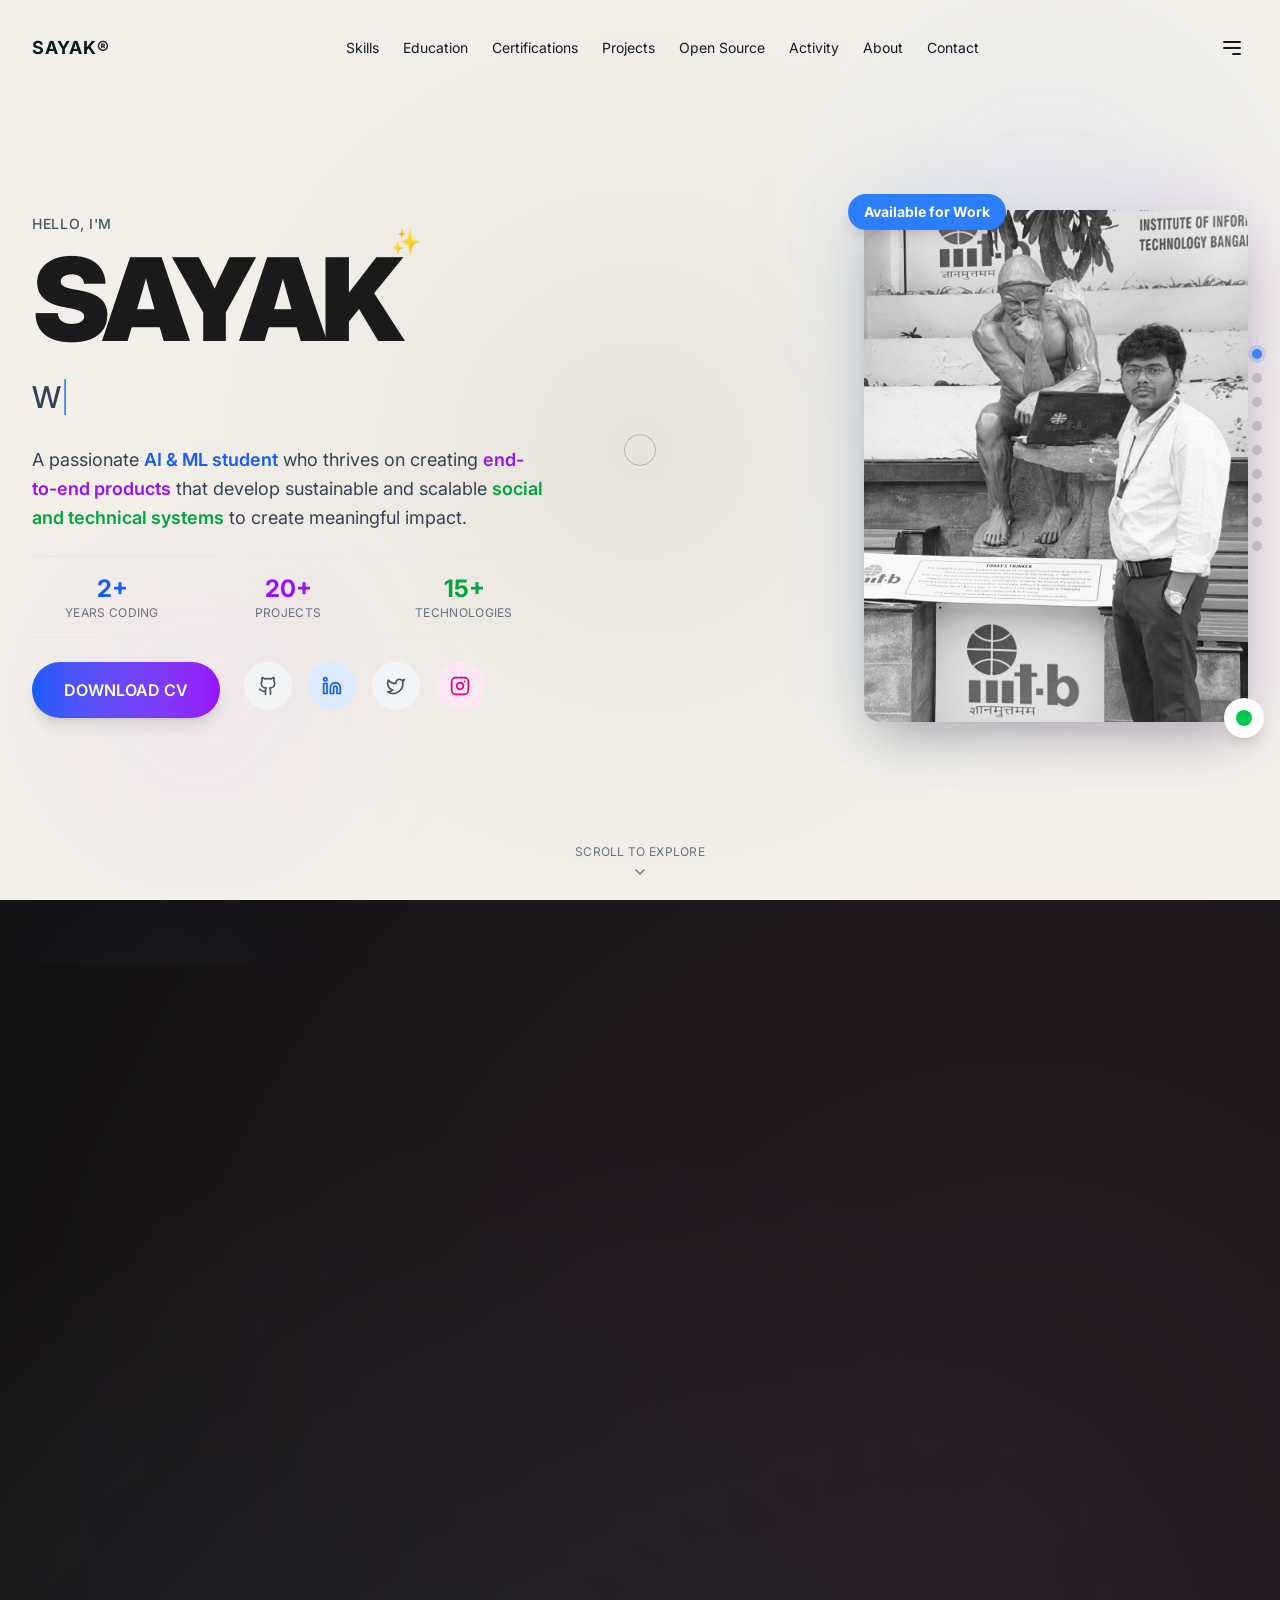
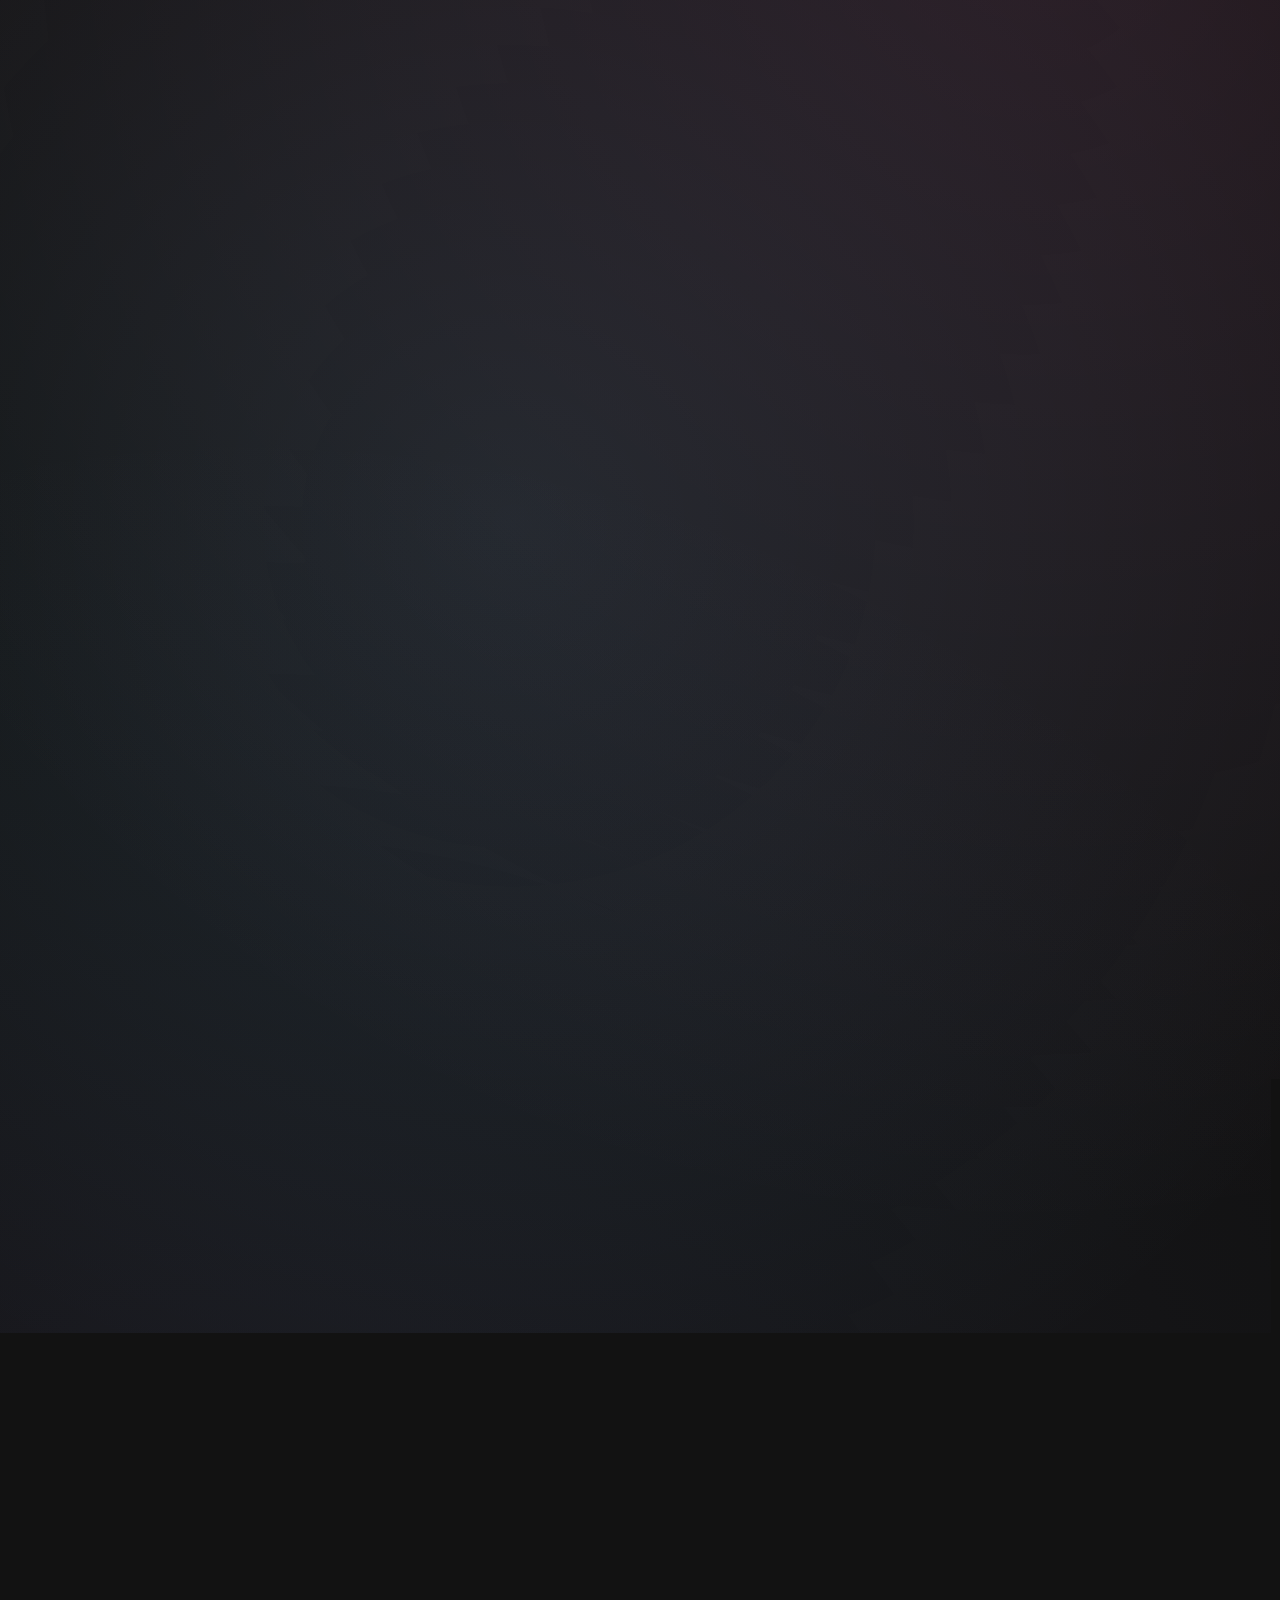
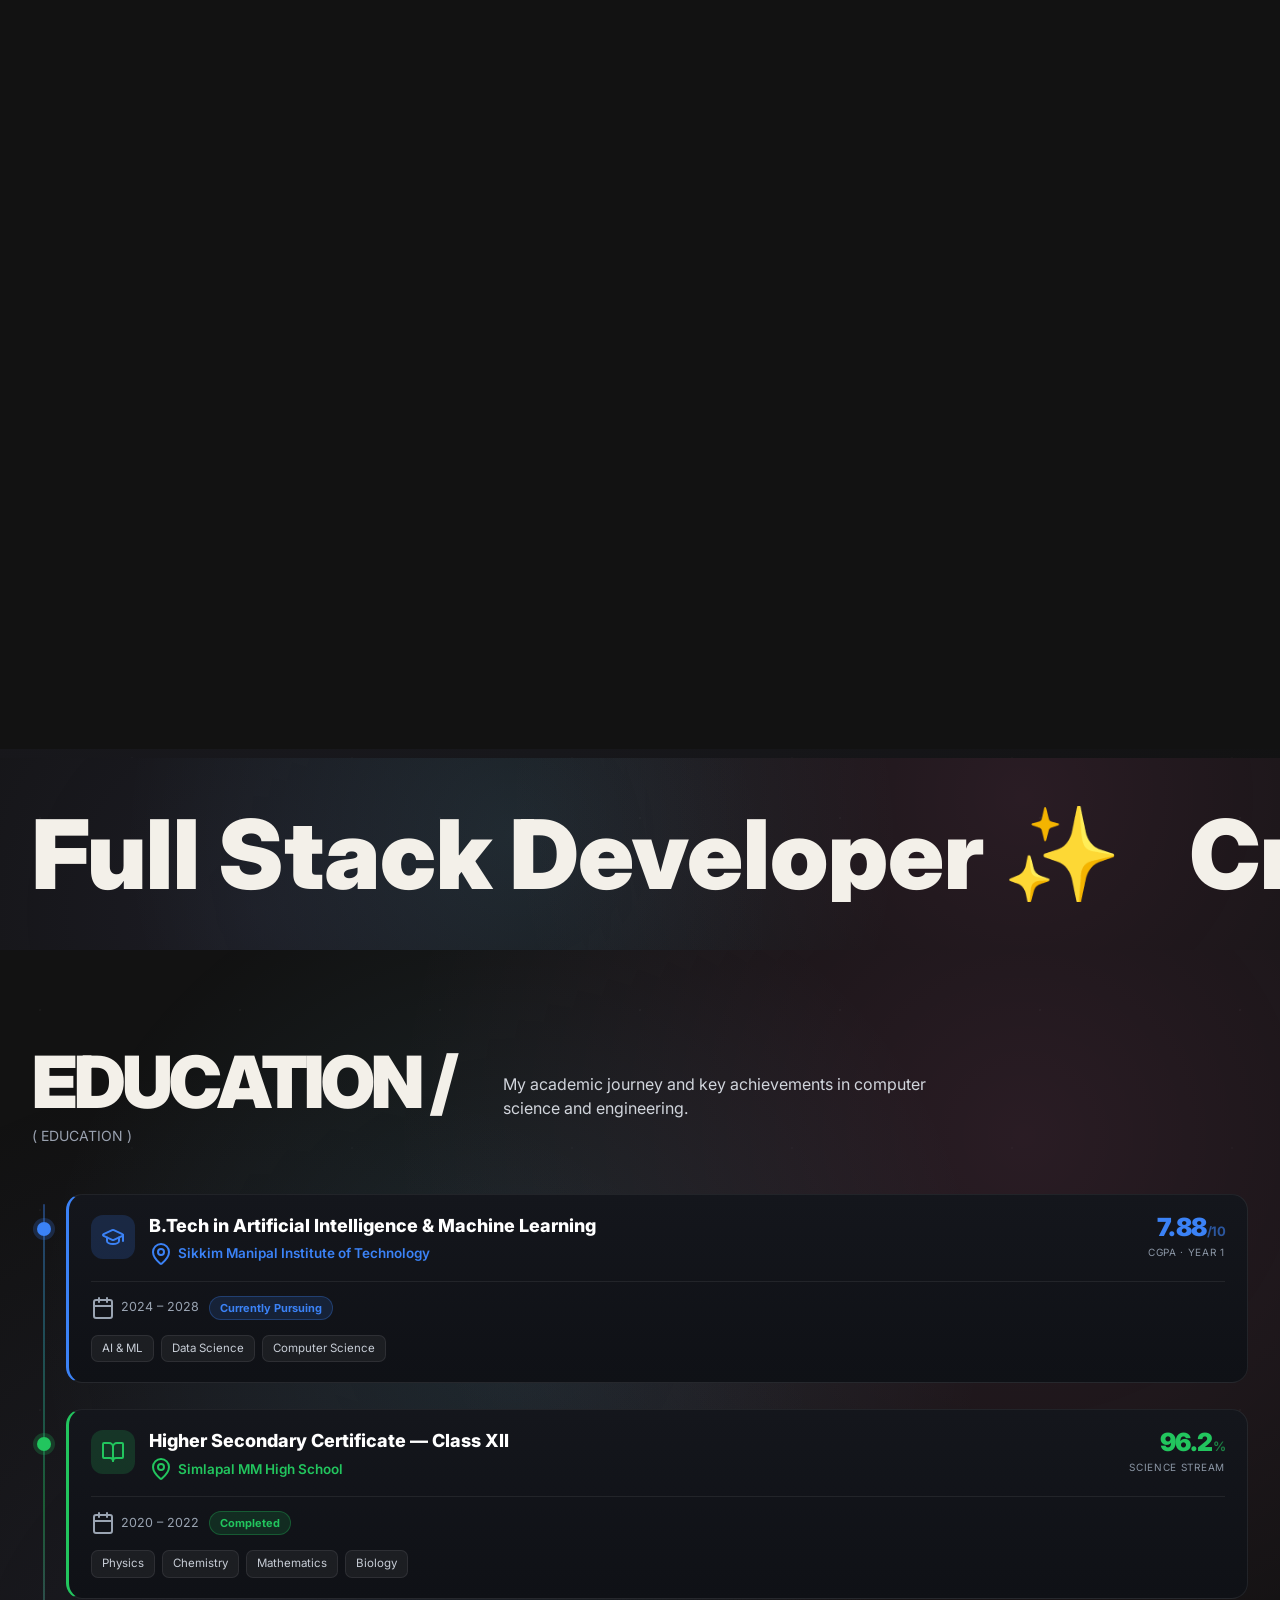
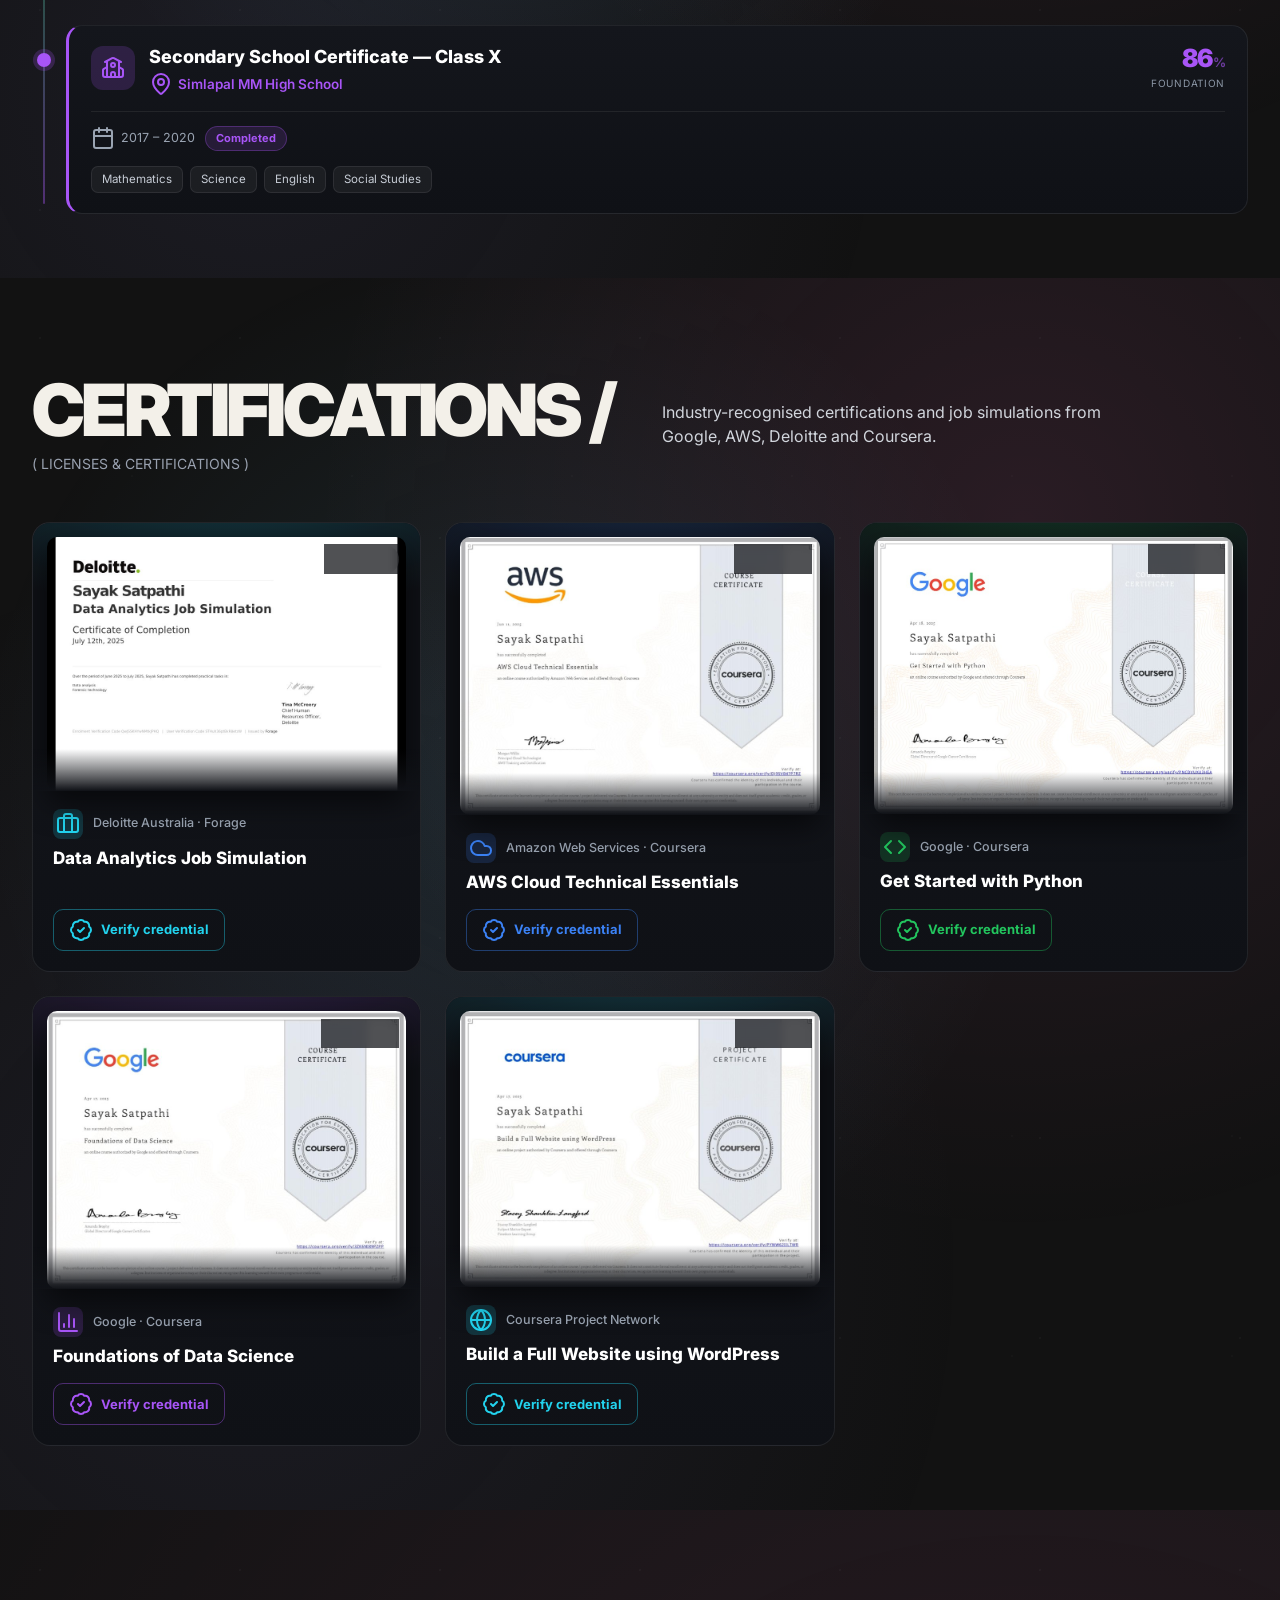
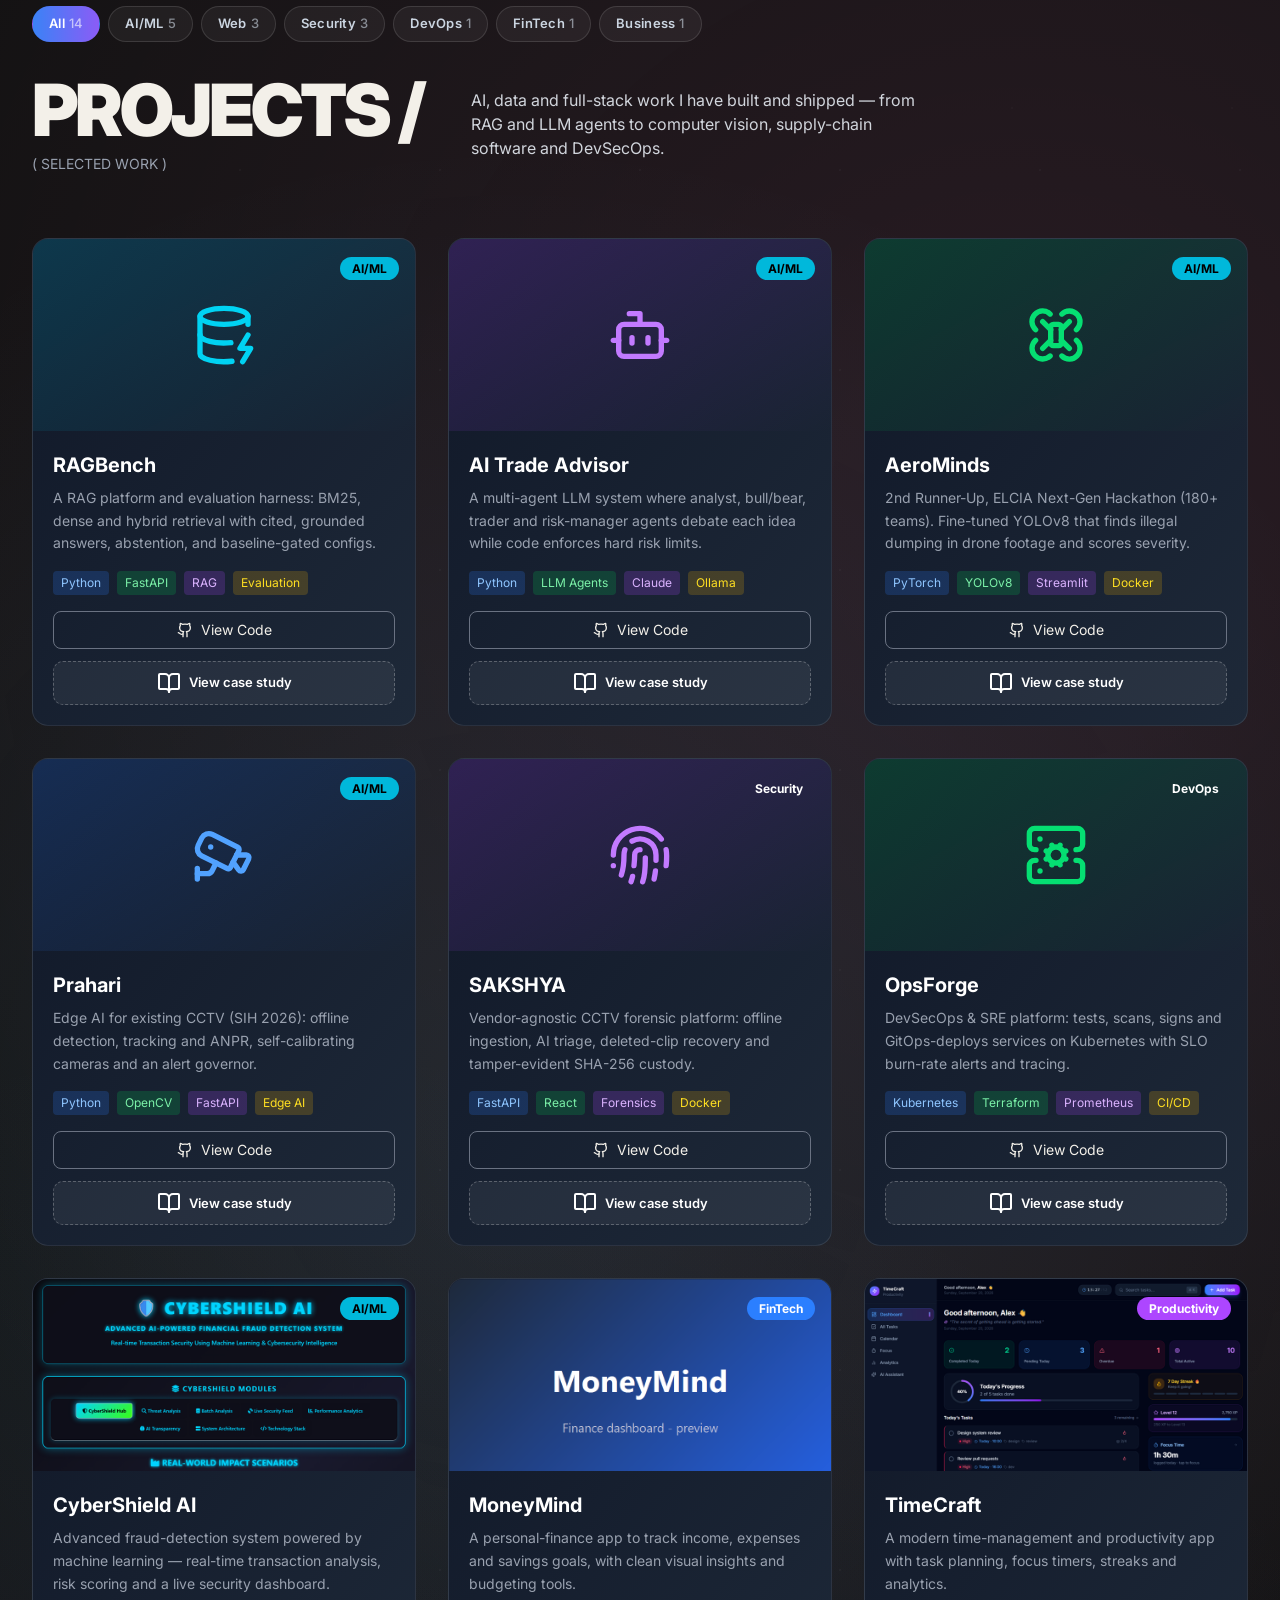
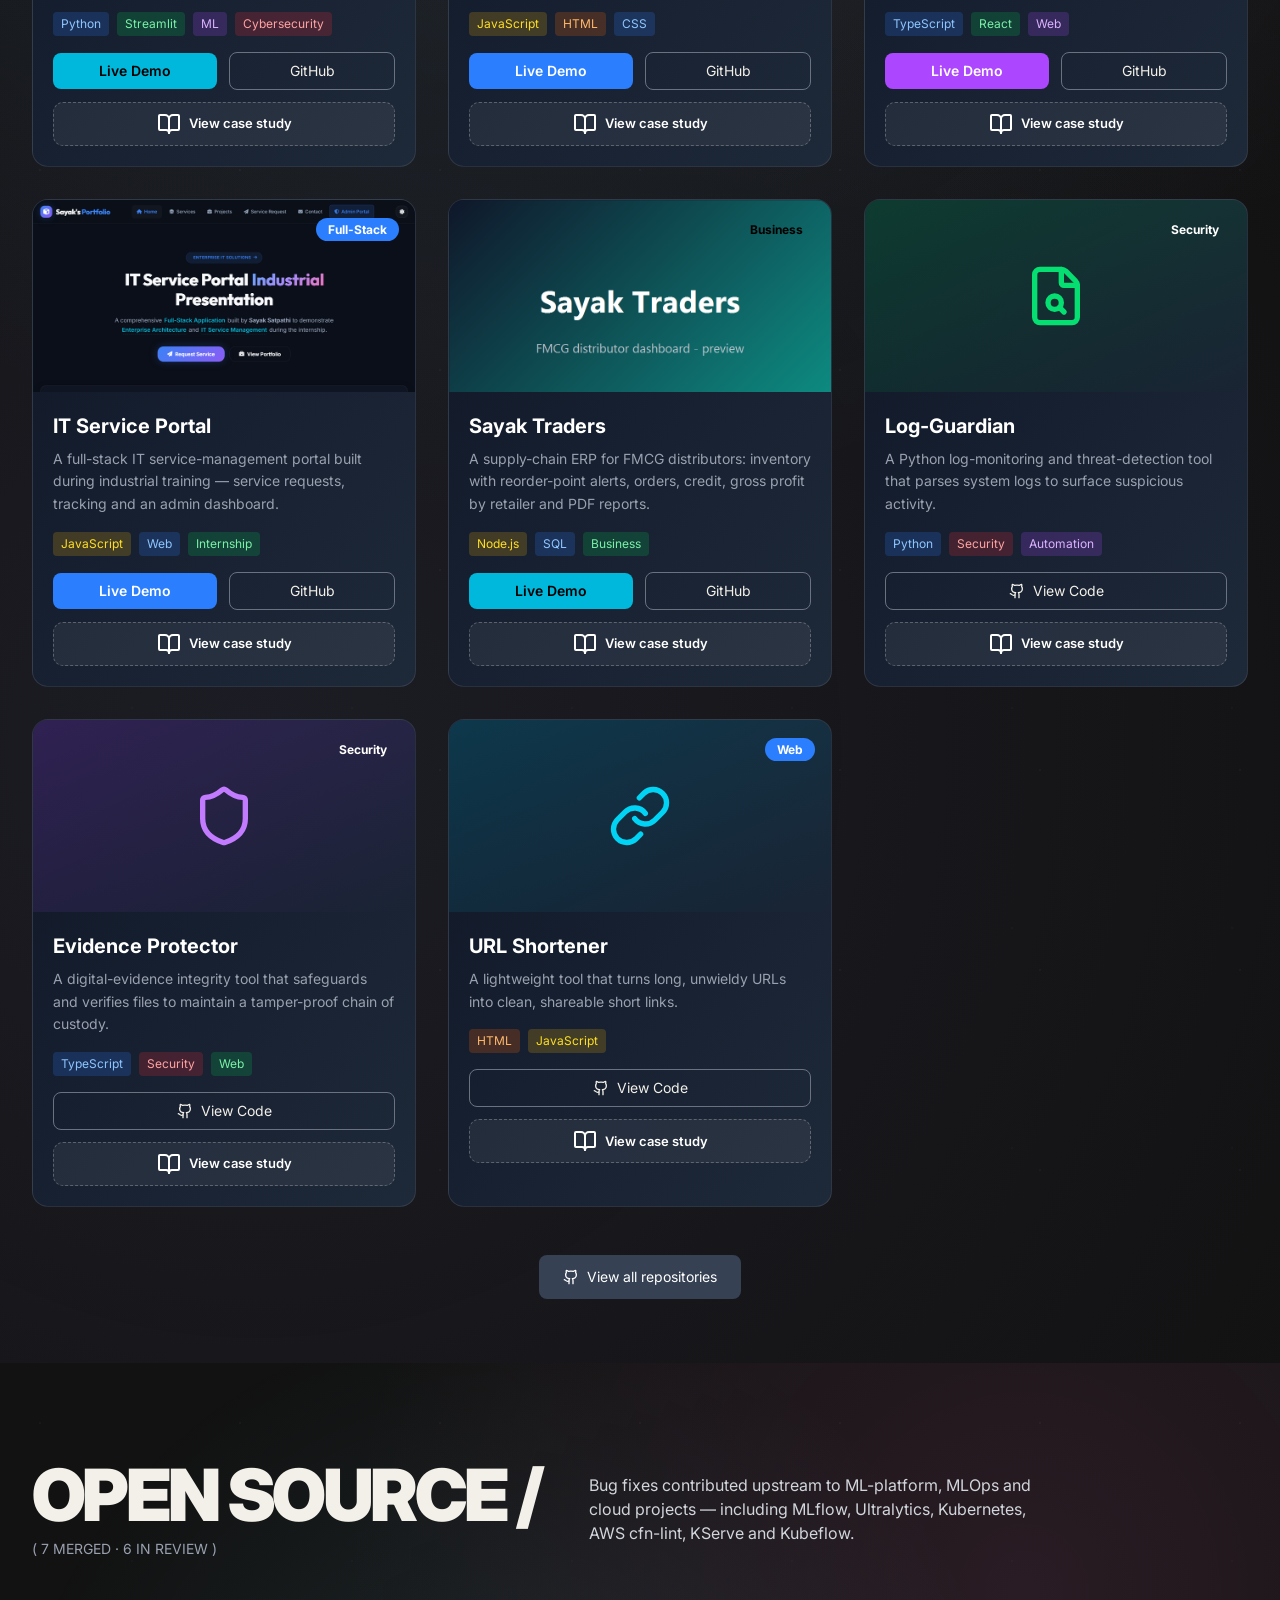
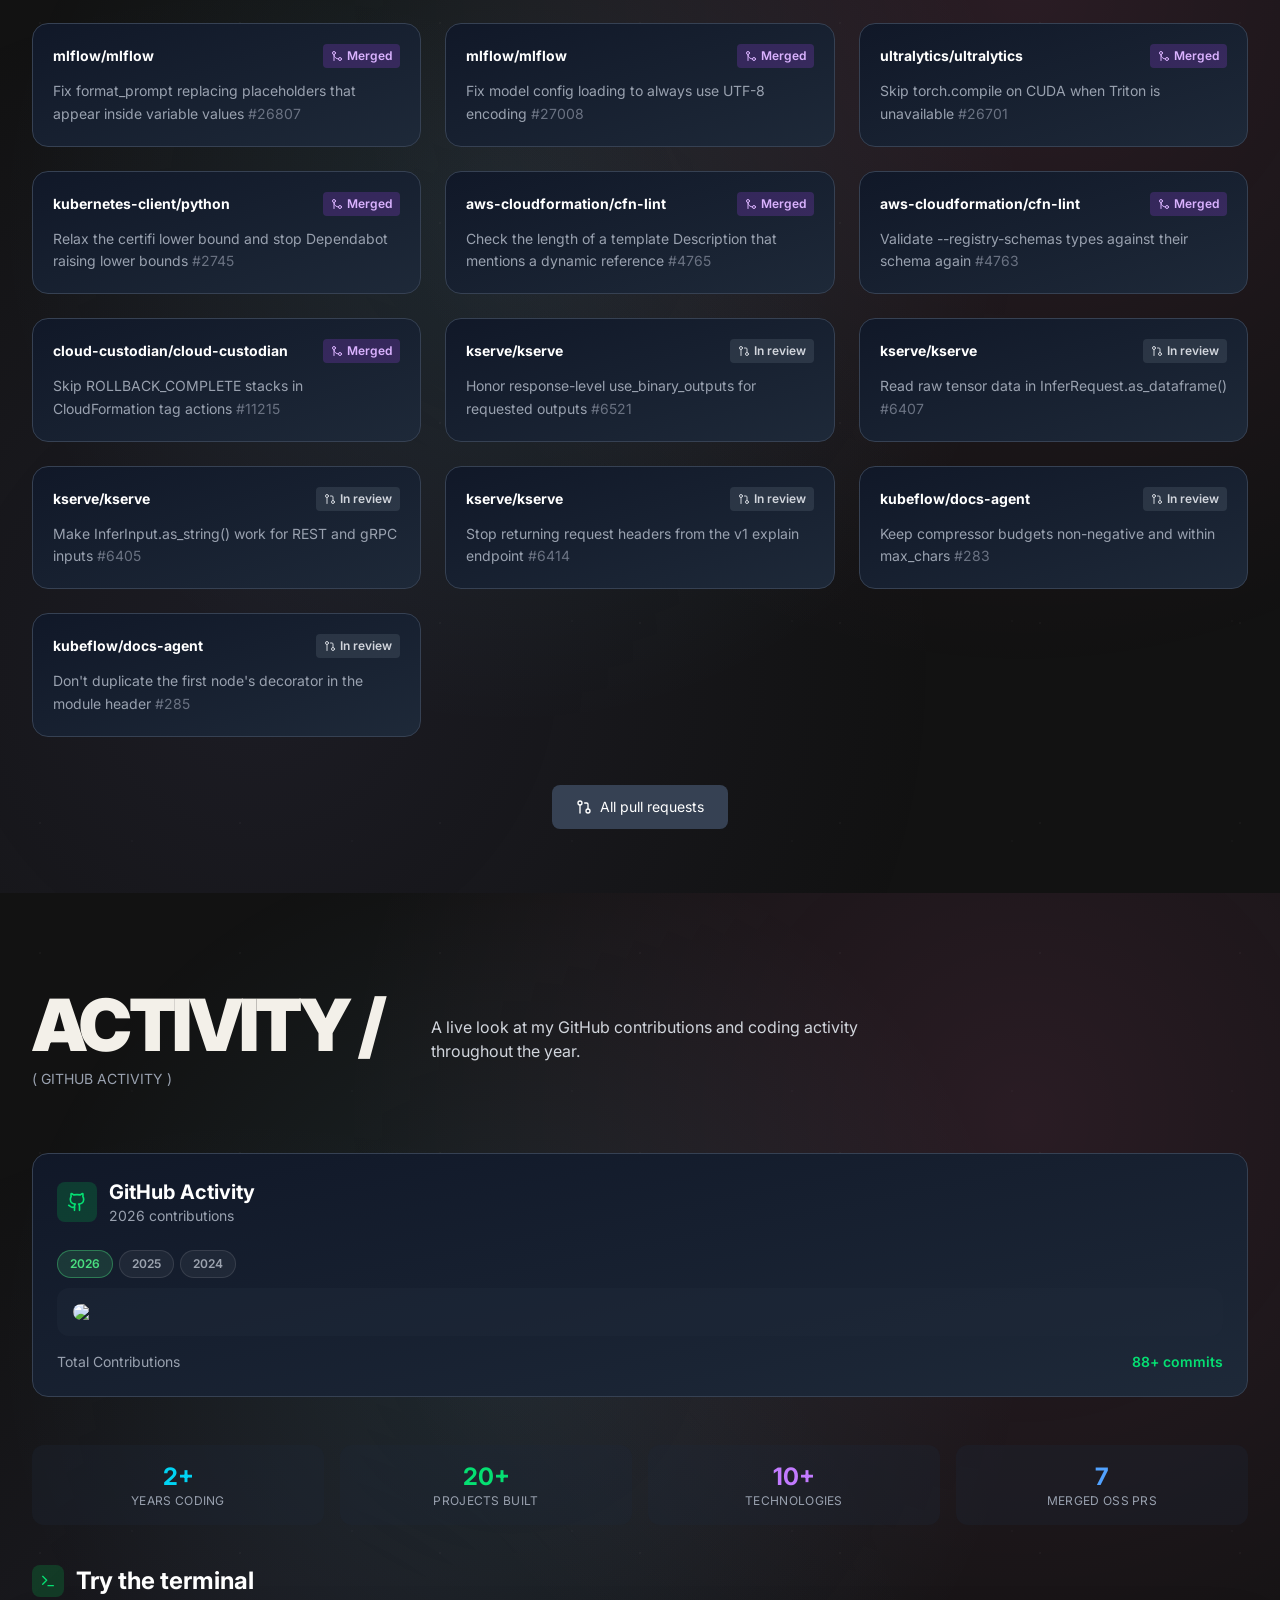
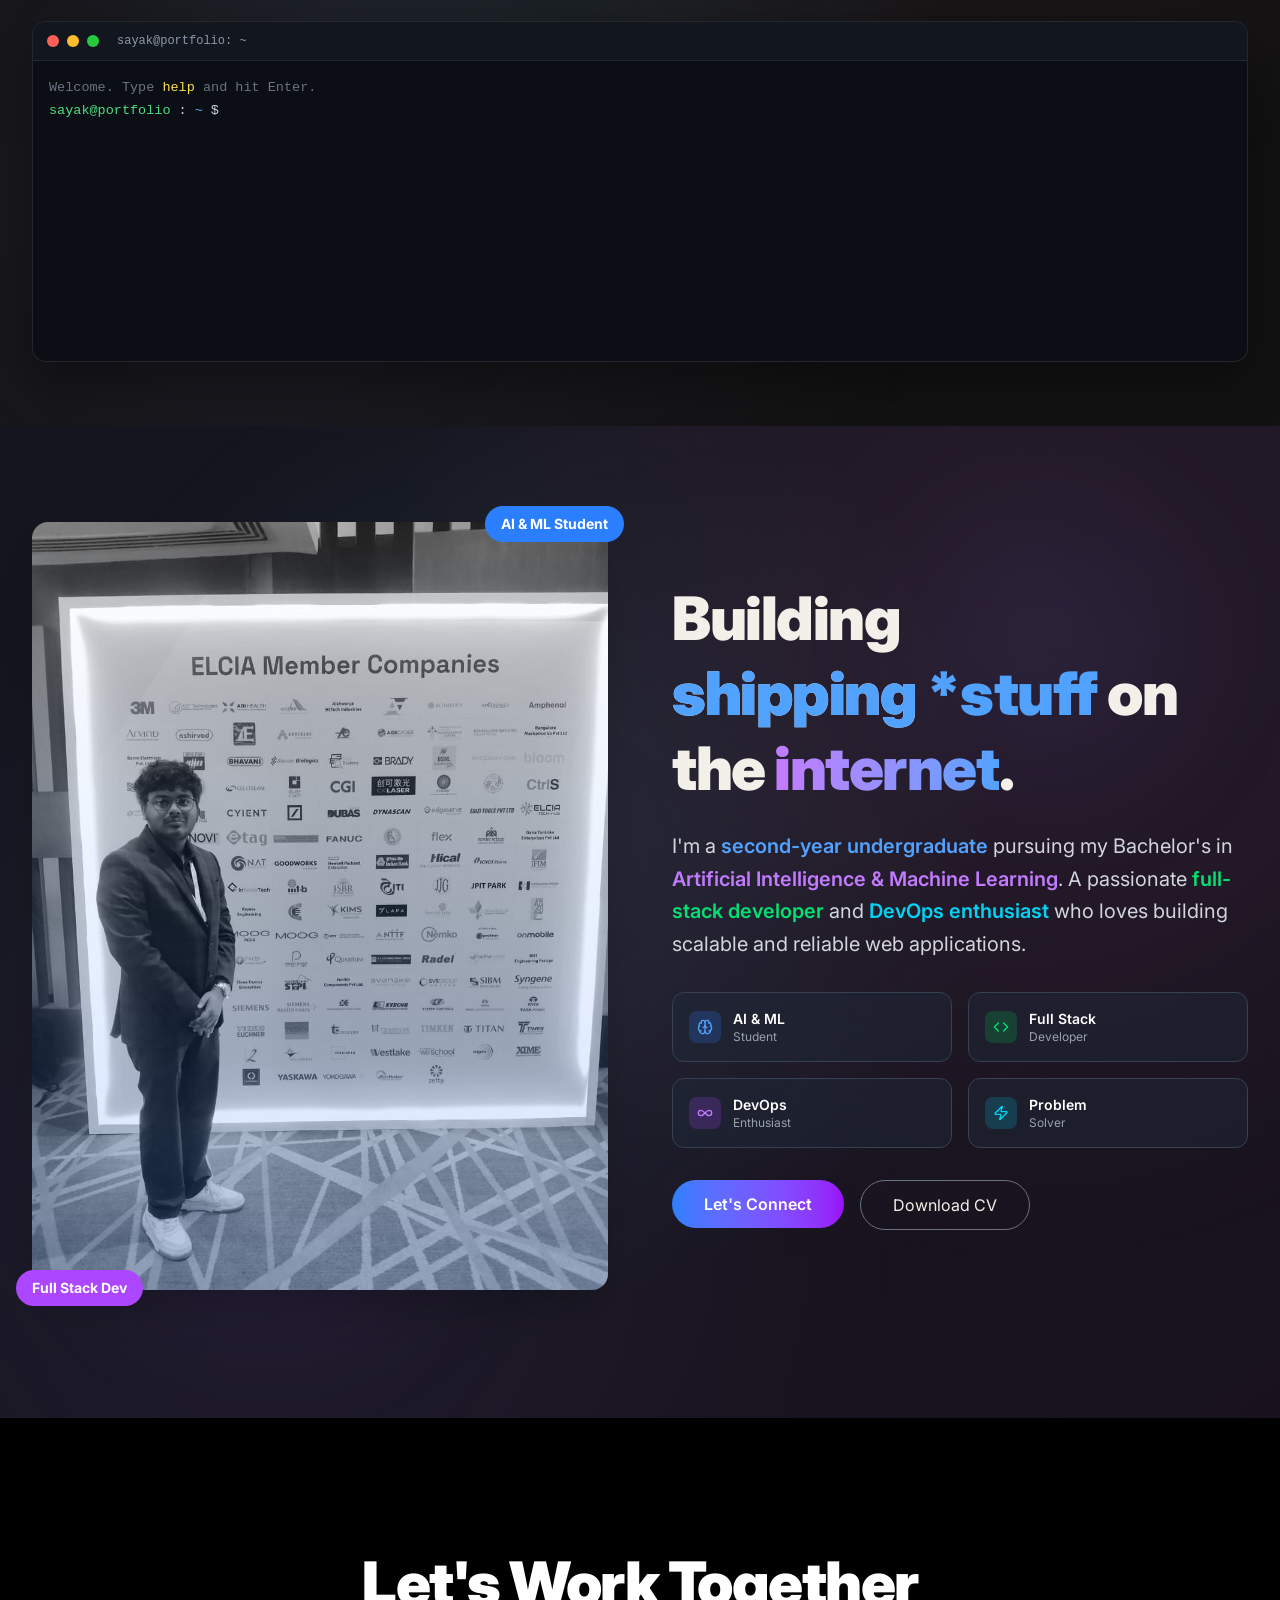
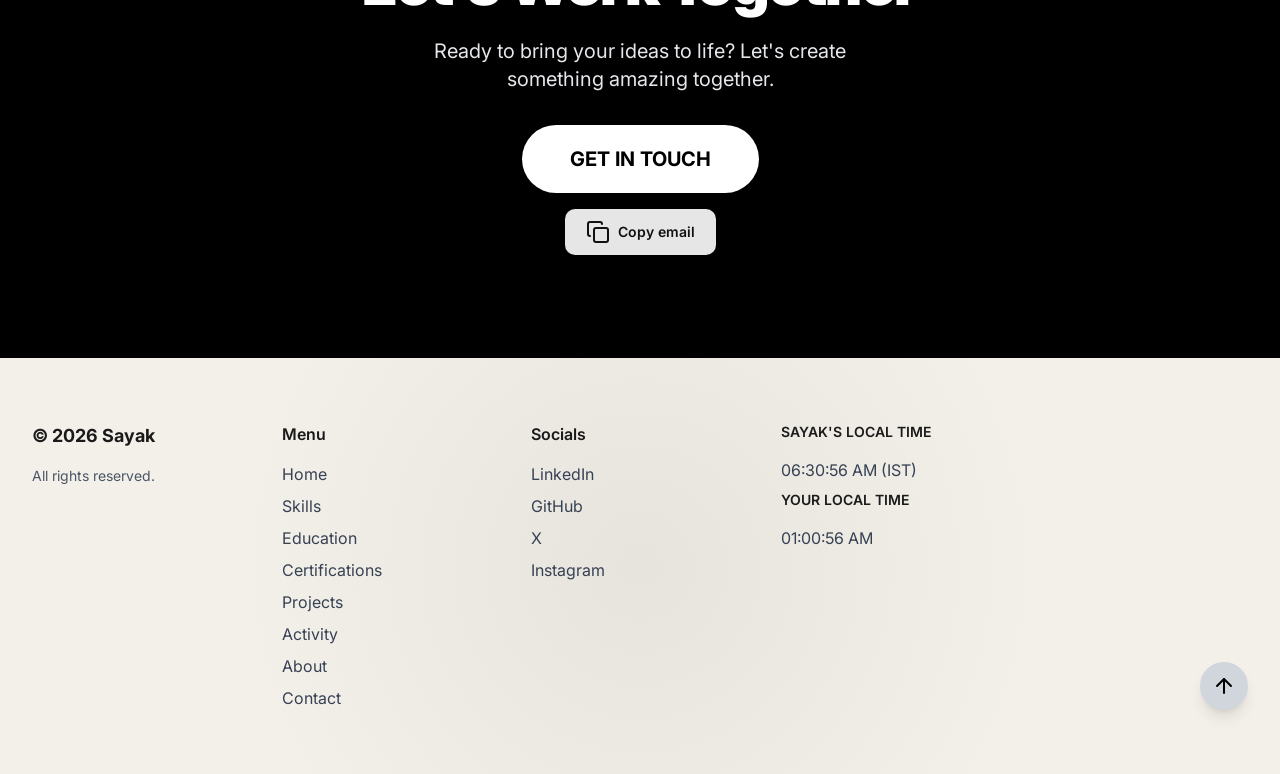
==== commit 3a701ad6: "Fix missing padding on Open Source and mobile project cards The prebuilt tailwind.css has no p-5, bl" ====
--- a/index.html
+++ b/index.html
@@ -137,7 +137,7 @@
     <link rel="stylesheet" href="css/tailwind.css">
     <link href="https://fonts.googleapis.com/css2?family=Inter:wght@400;500;600;700;900&display=swap" rel="stylesheet">
     <script src="js/lucide.min.js"></script>
-    <link rel="stylesheet" href="css/styles.css?v=25">
+    <link rel="stylesheet" href="css/styles.css?v=26">
 </head>
 
 <body class="bg-light overflow-hidden">
--- a/css/styles.css
+++ b/css/styles.css
@@ -1155,3 +1155,6 @@
 .hover\:border-gray-500:hover{border-color:var(--color-gray-500)}
 .truncate{overflow:hidden;text-overflow:ellipsis;white-space:nowrap}
 @media (min-width: 1024px){.lg\:gap-6{gap:calc(var(--spacing) * 6)}}
+.p-5{padding:calc(var(--spacing) * 5)}
+.block{display:block}
+.inline-flex{display:inline-flex}
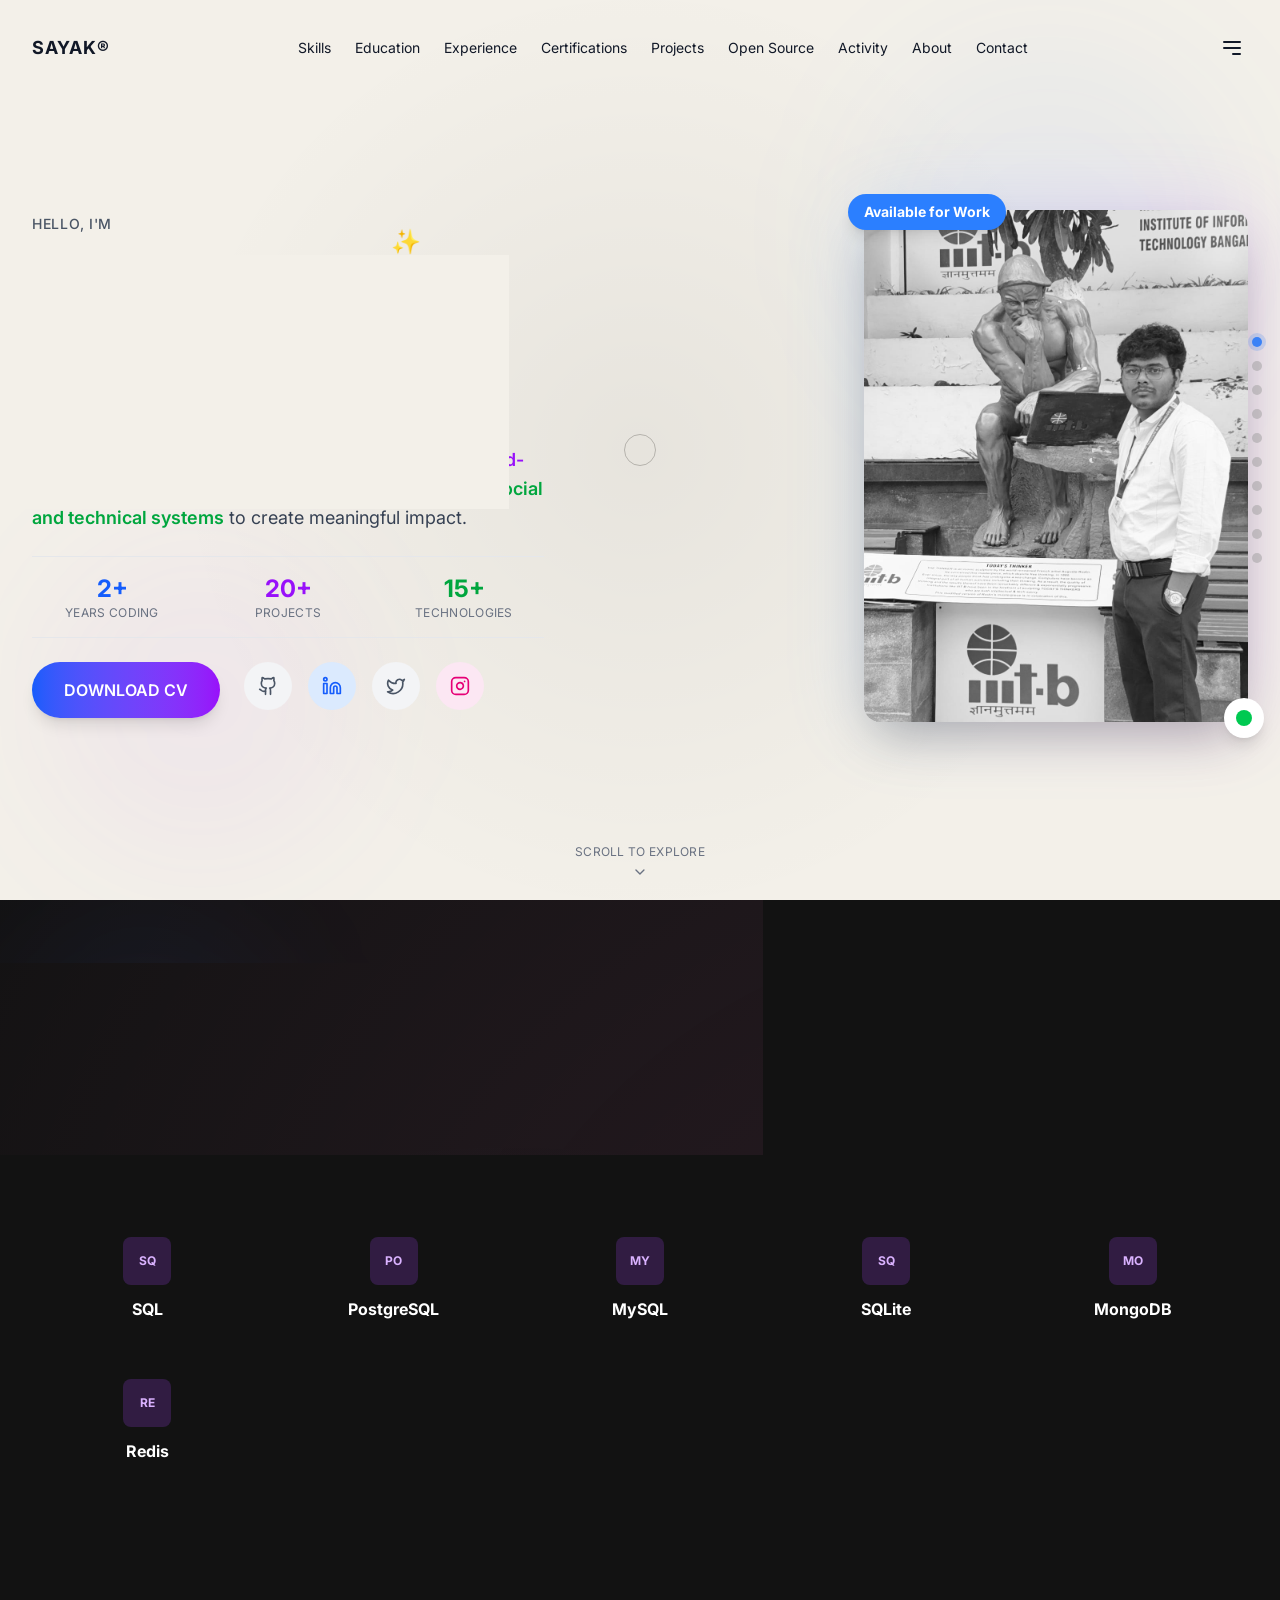
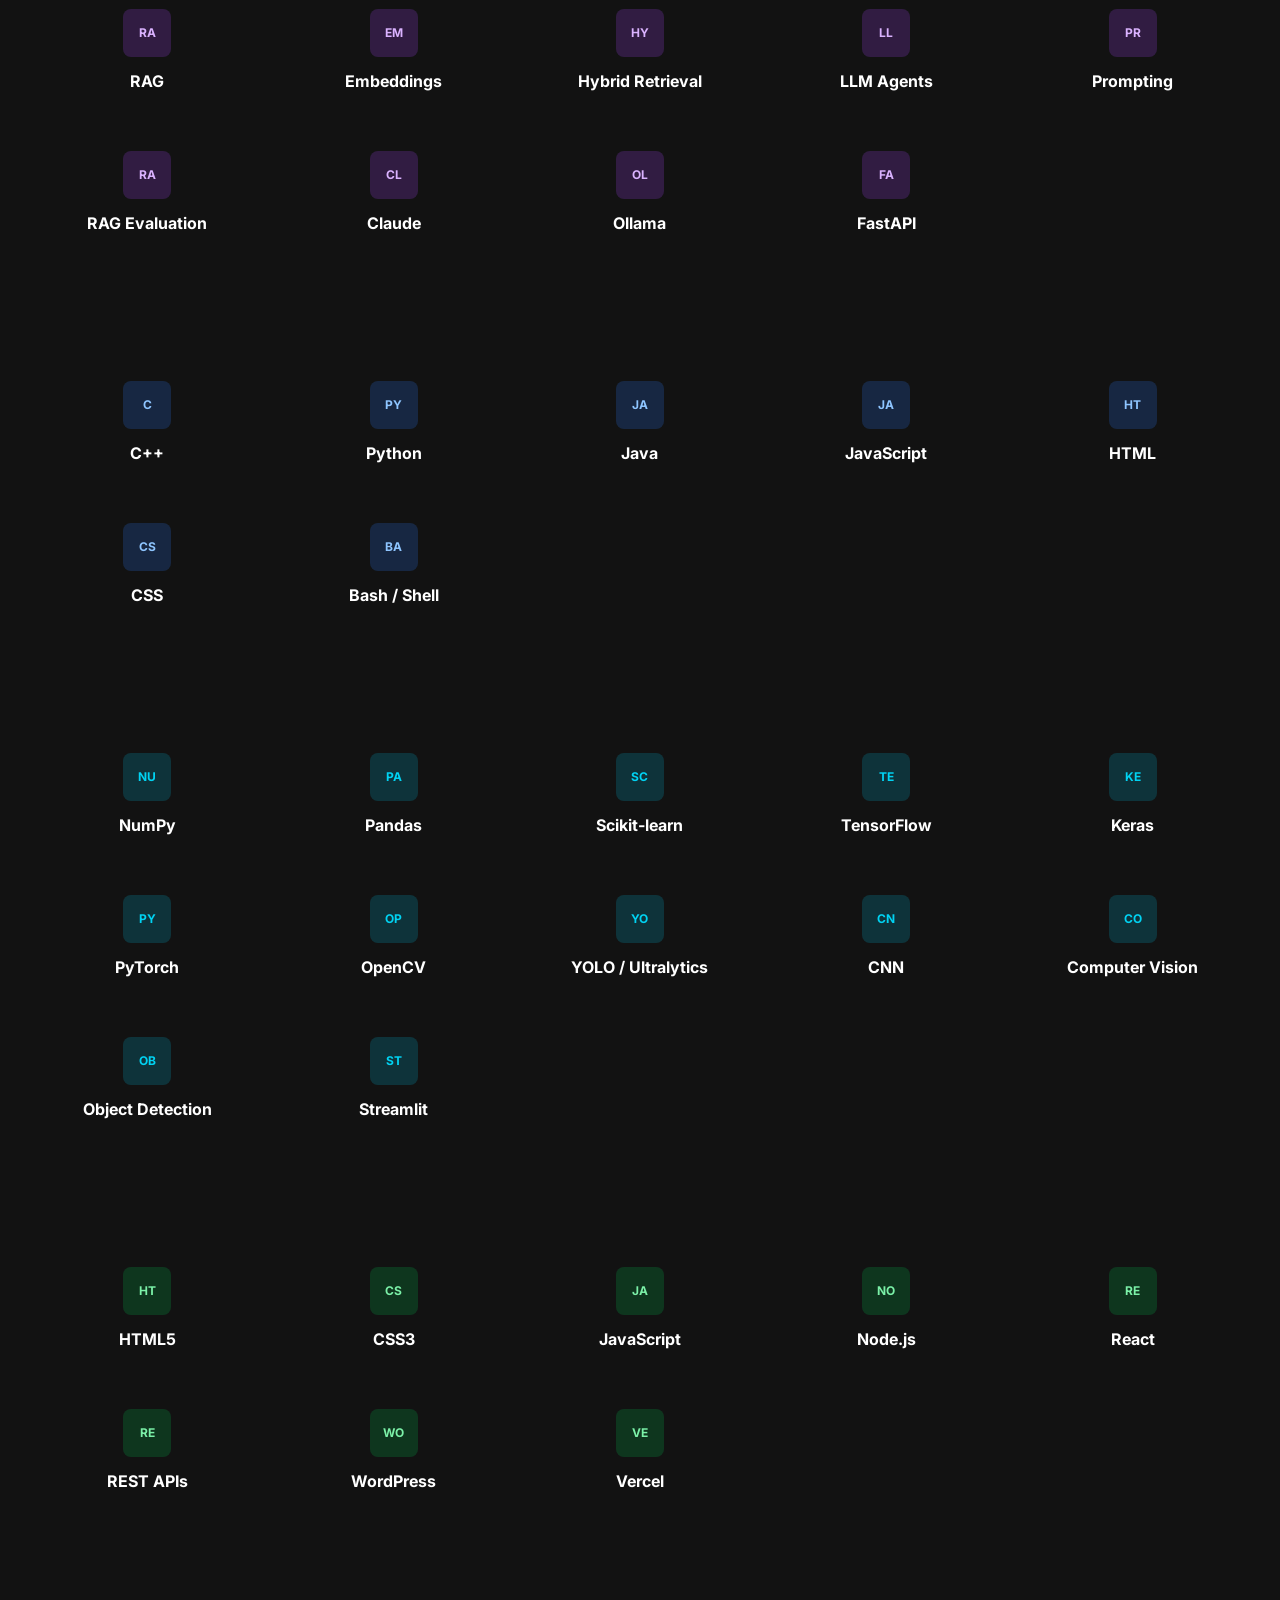
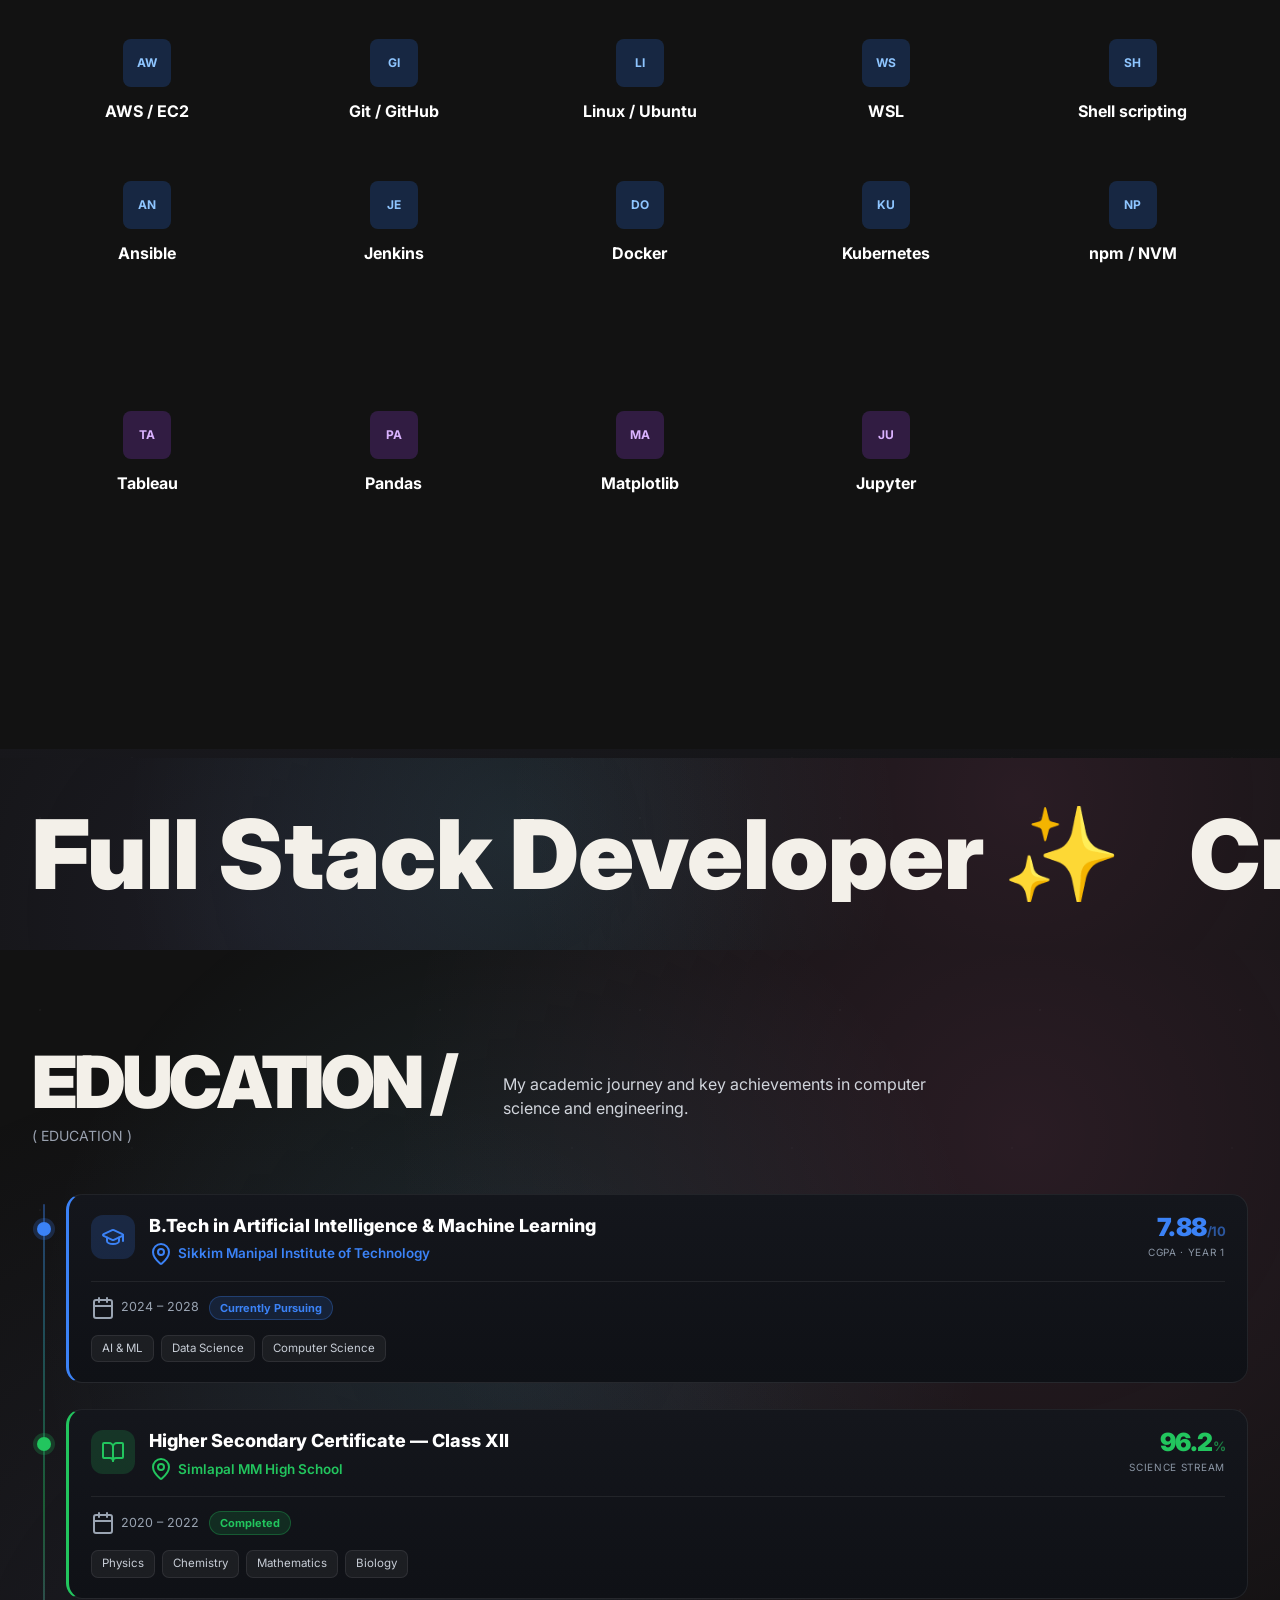
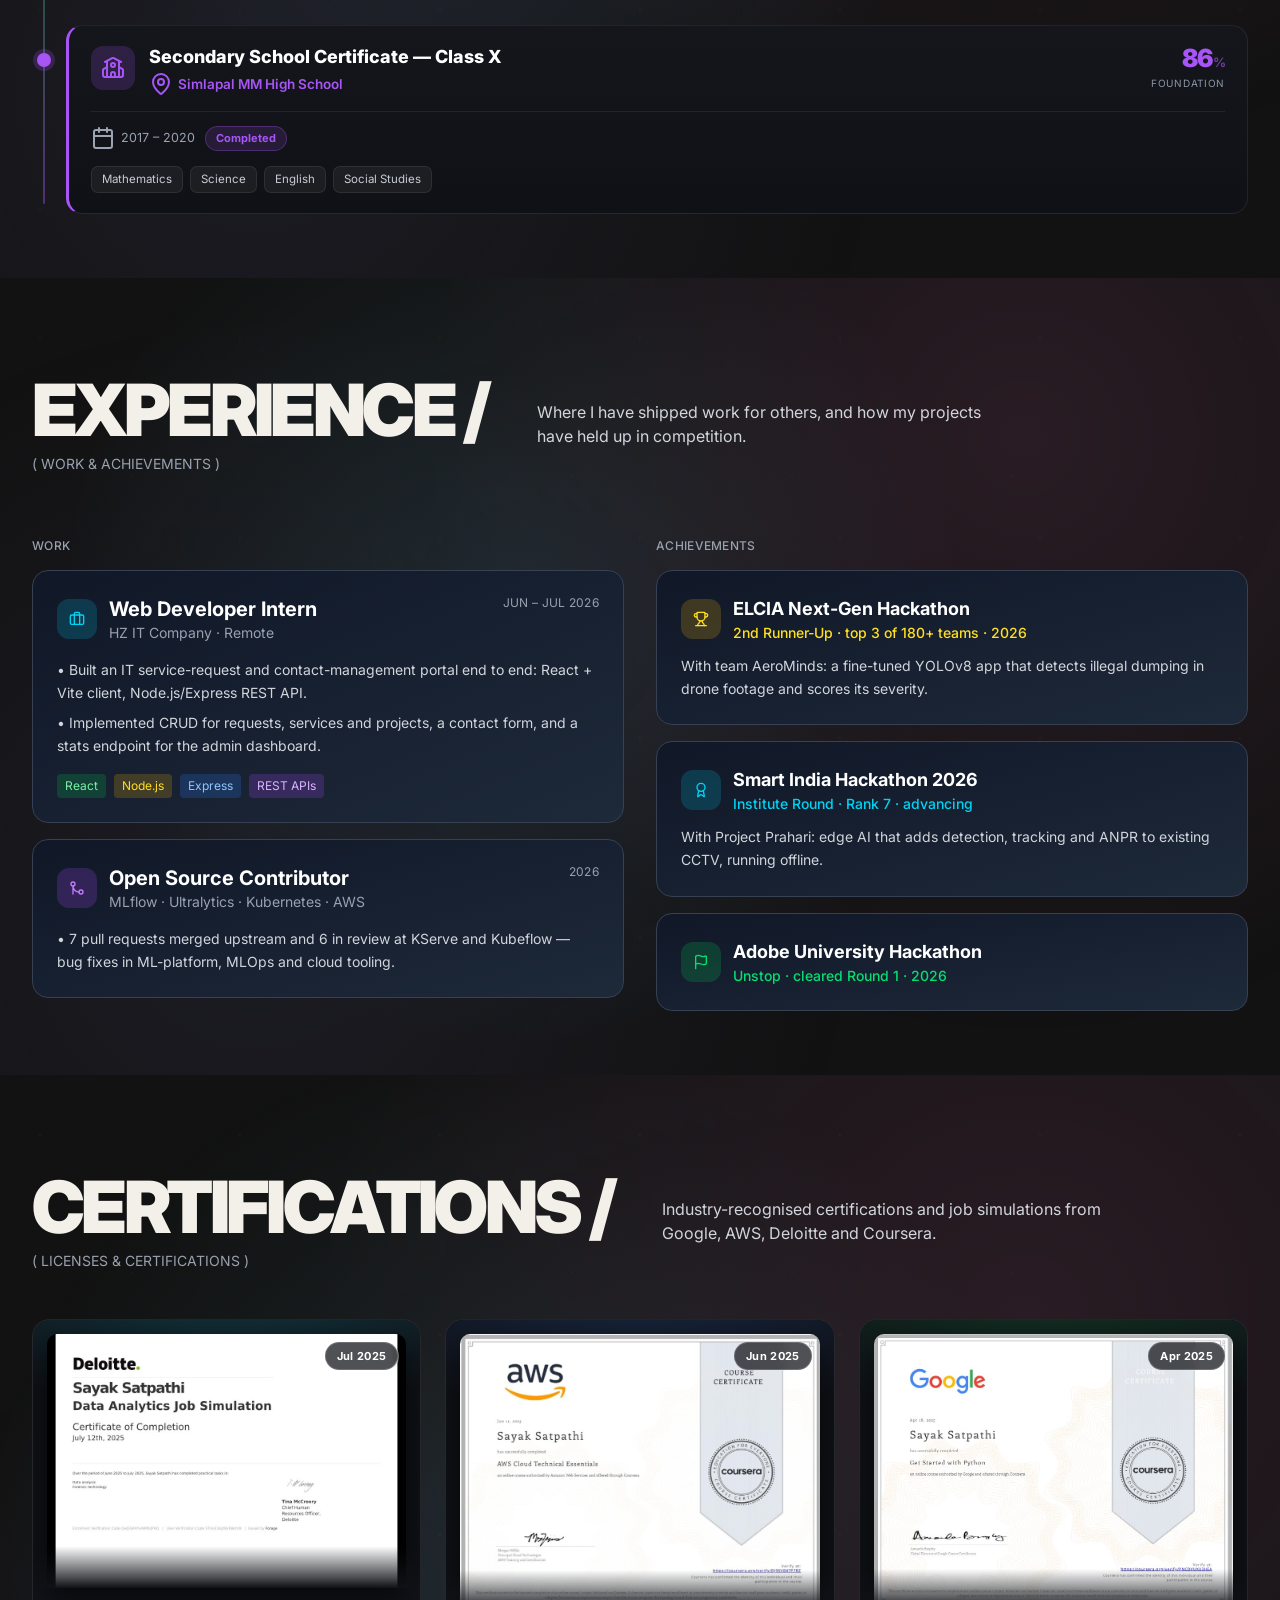
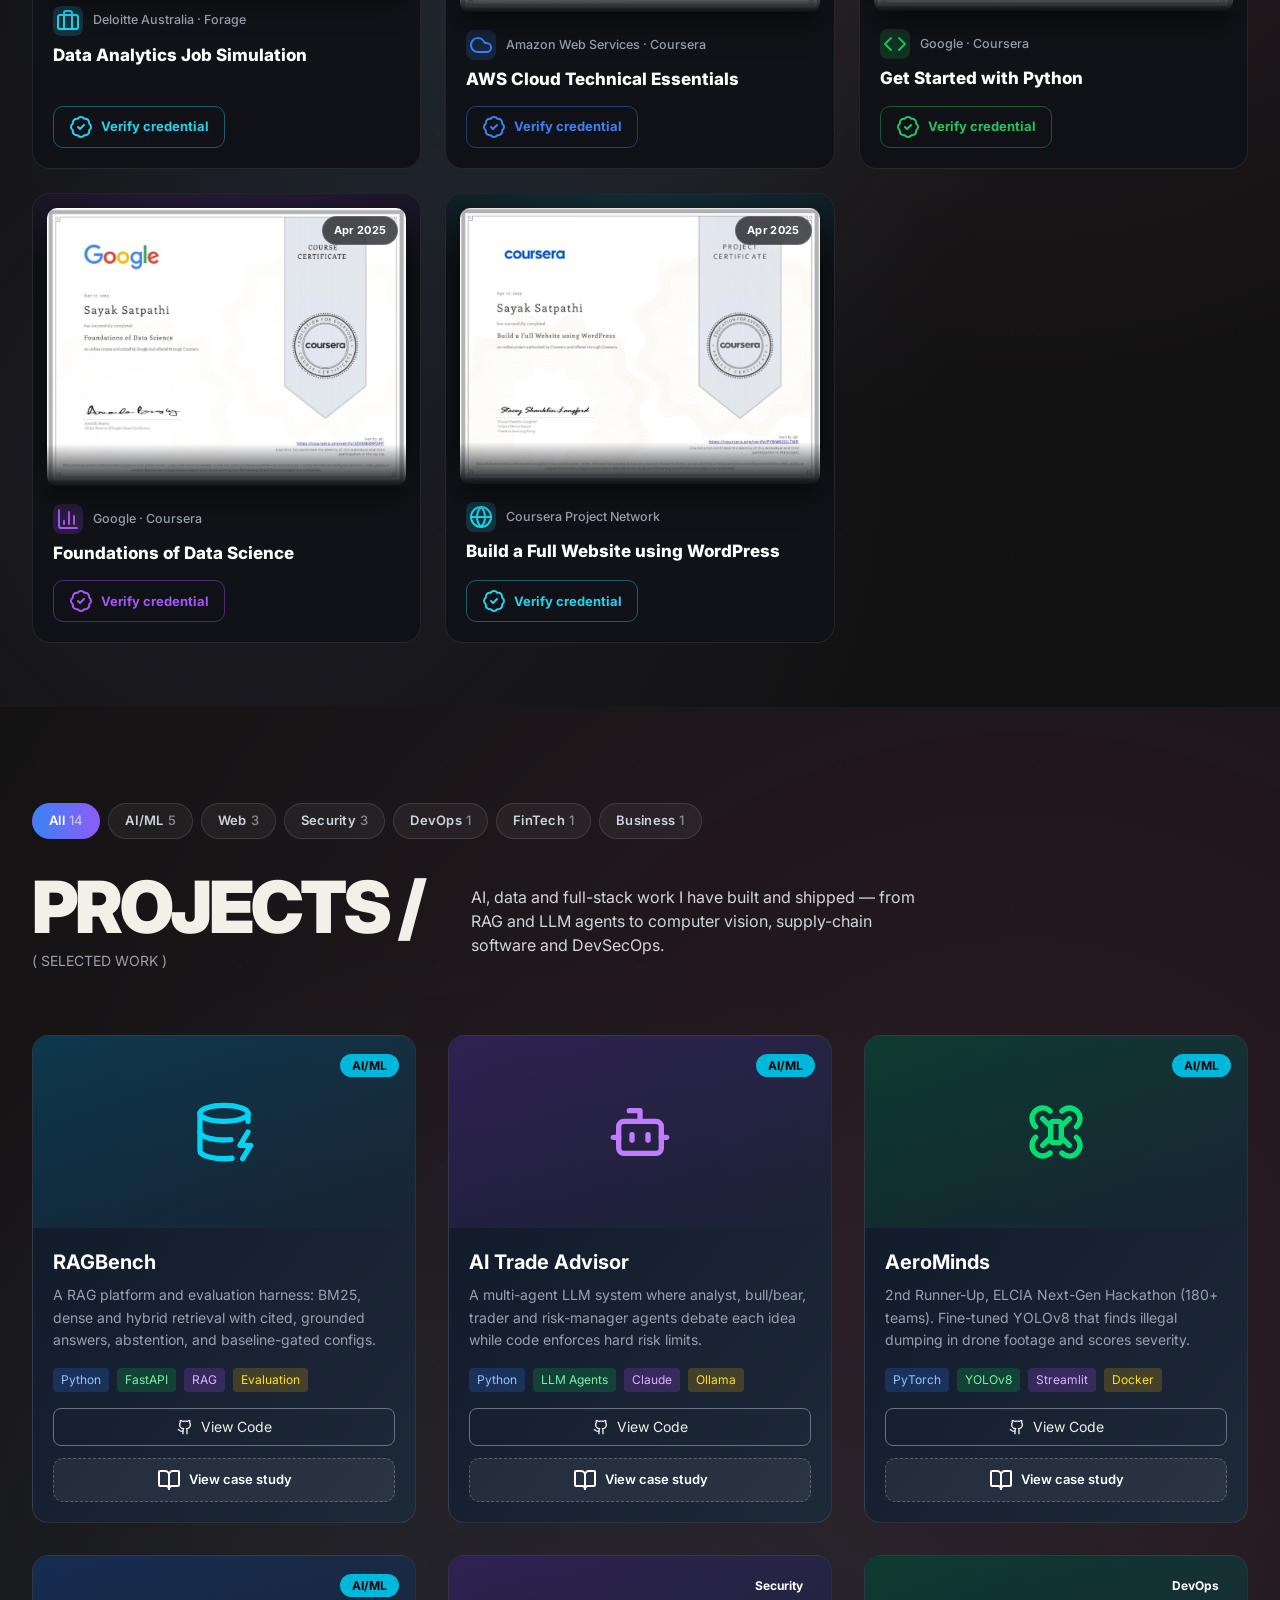
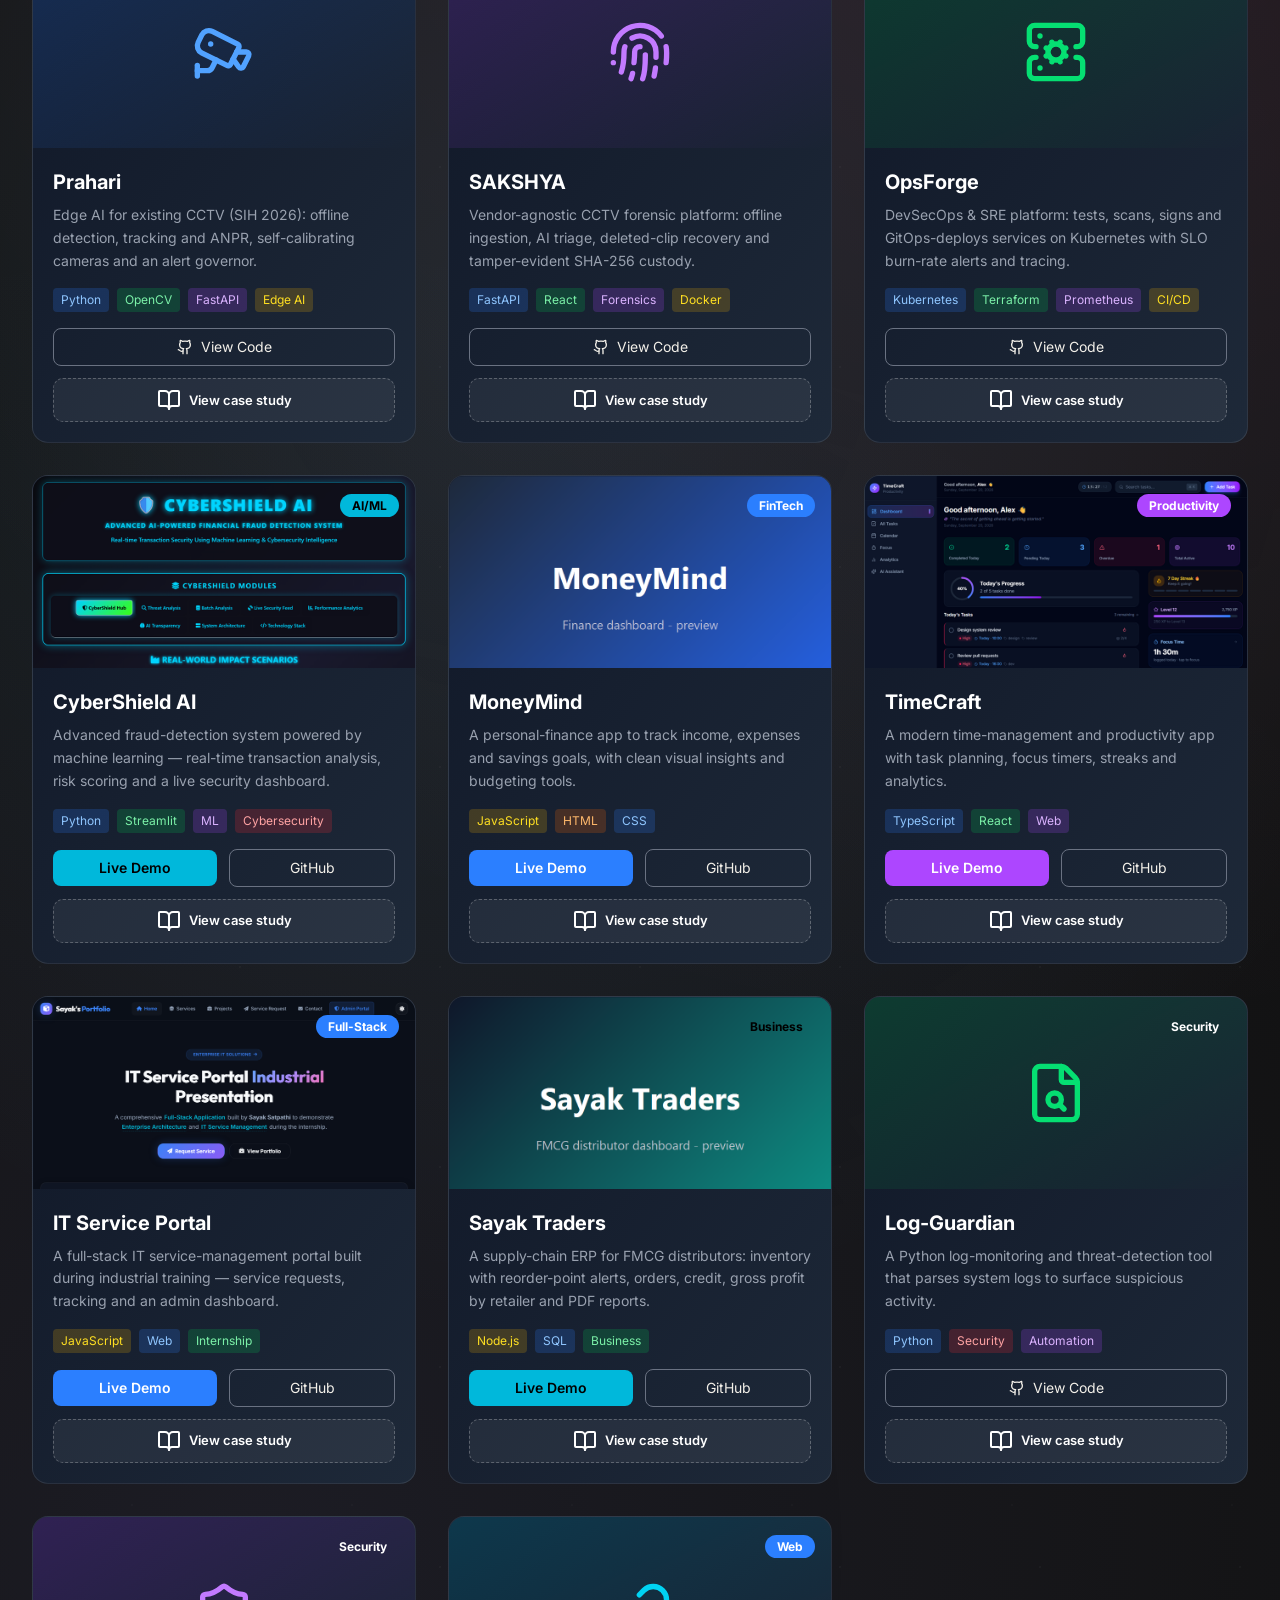
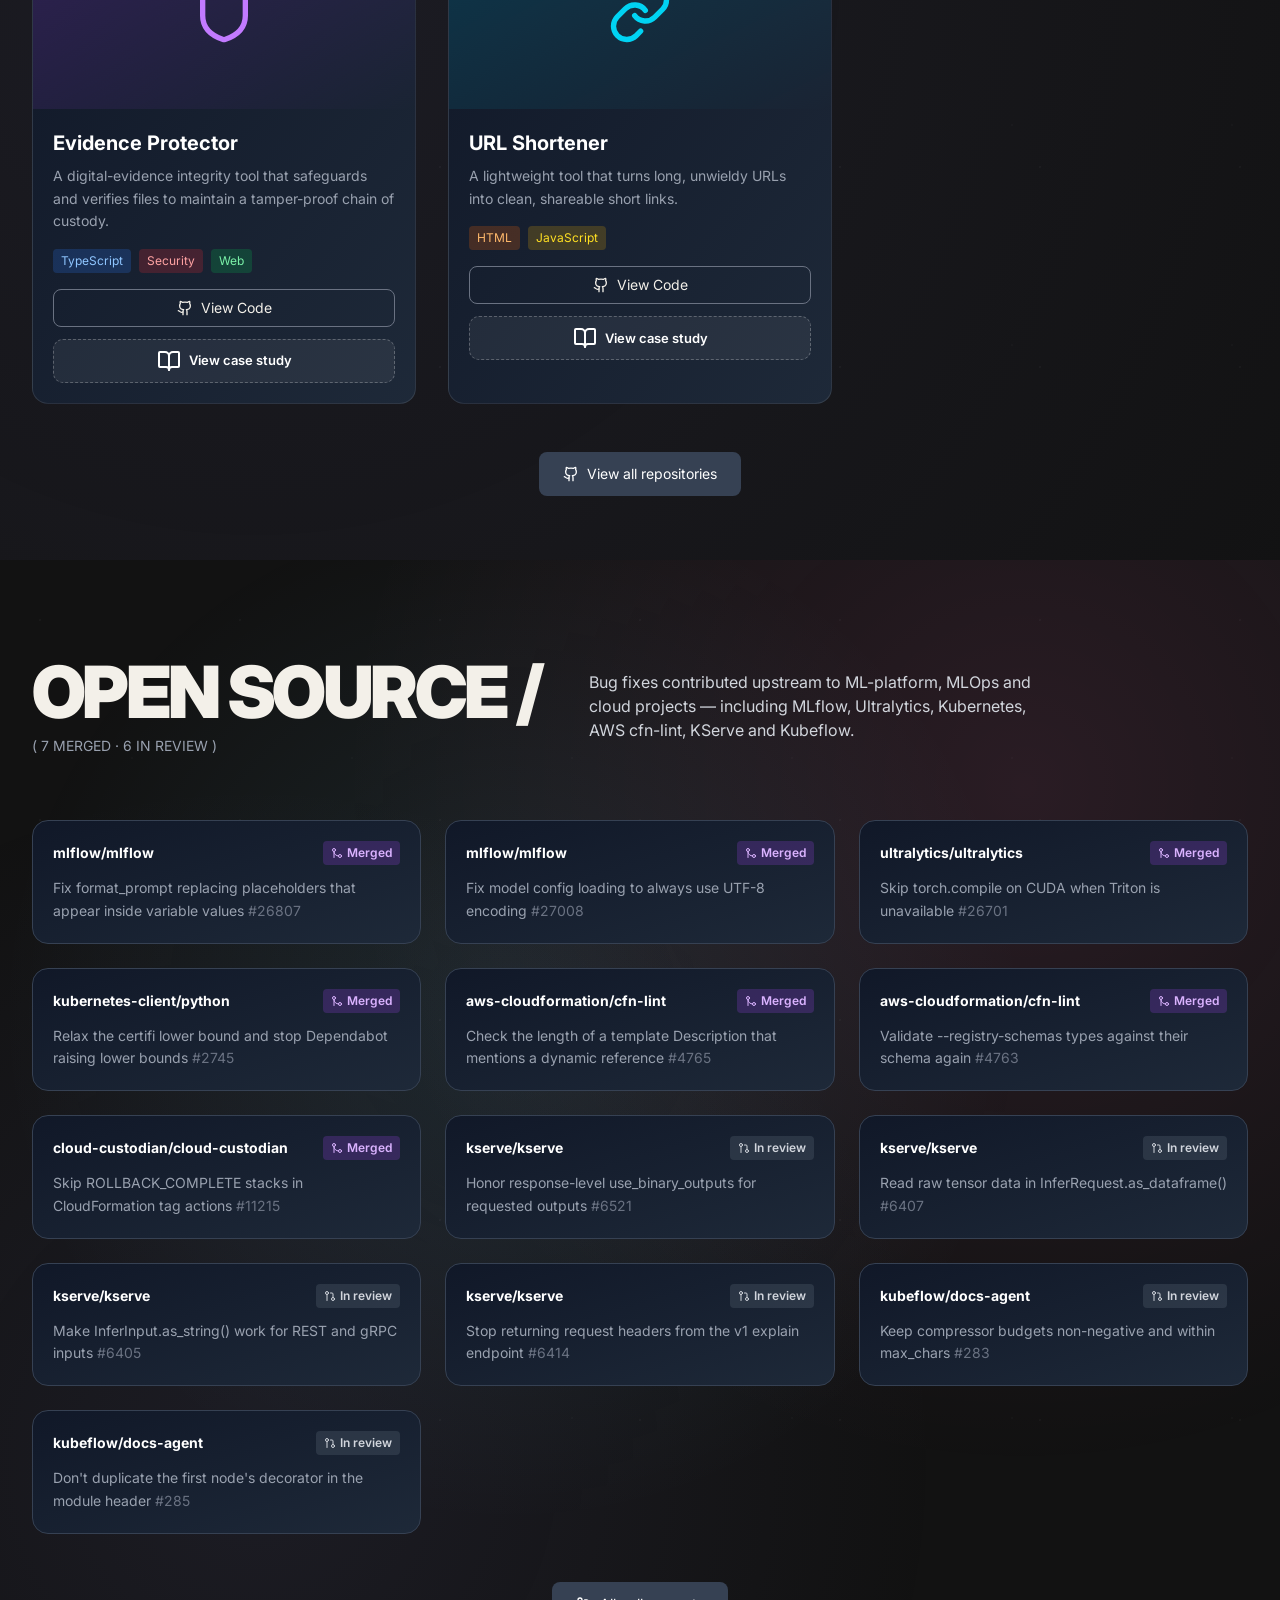
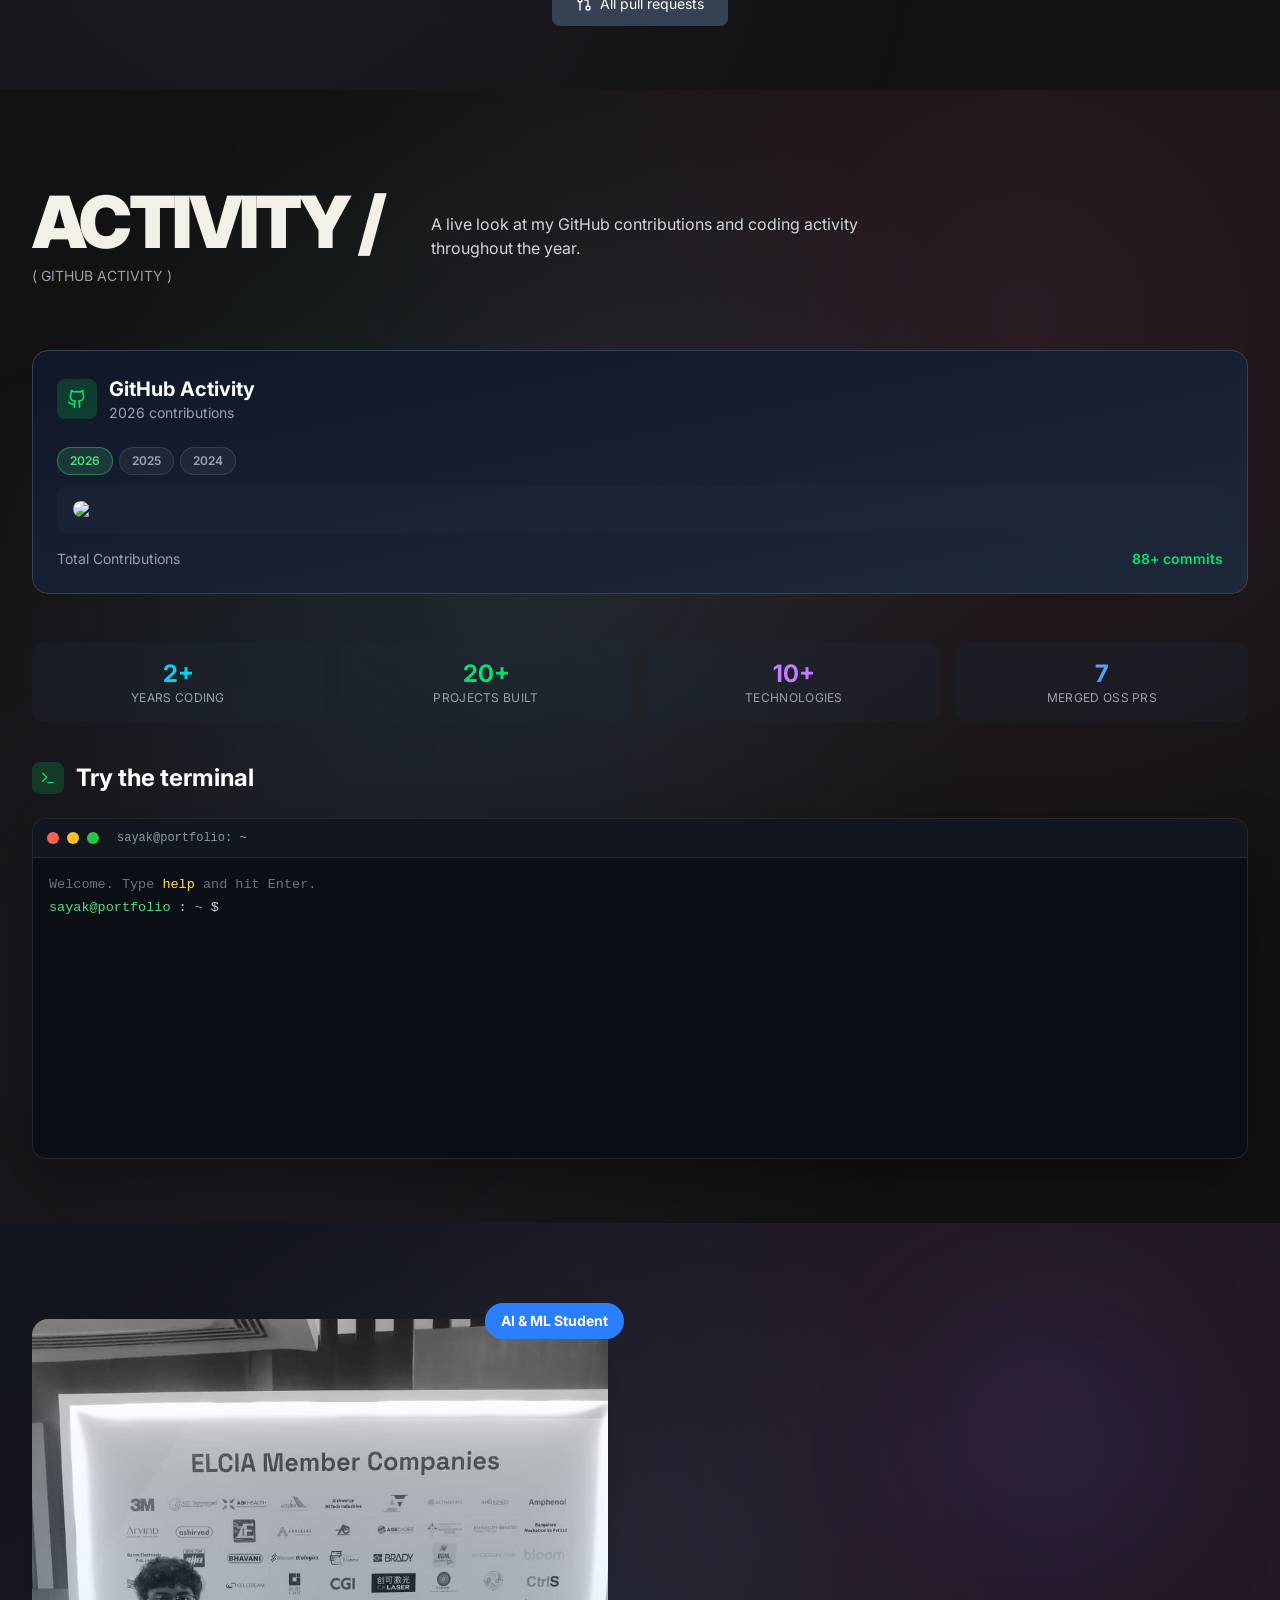
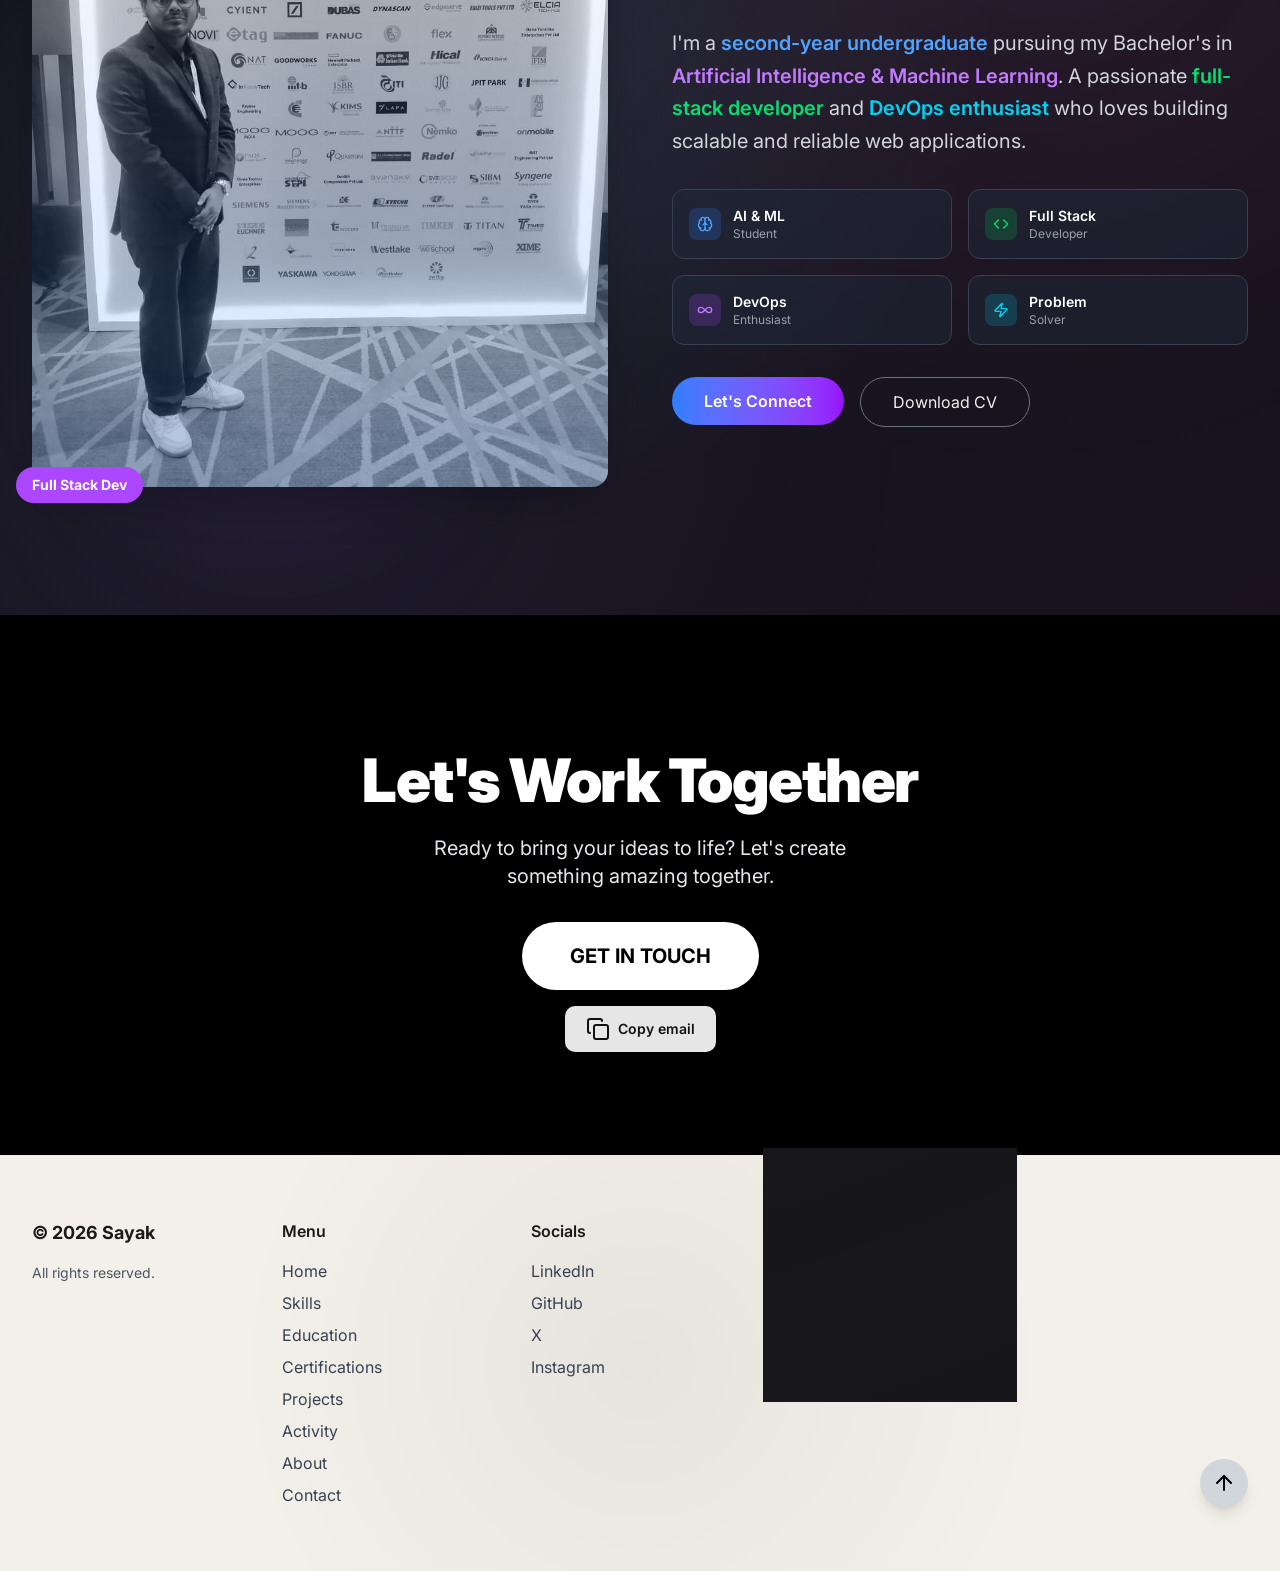
==== commit f13586f4: "Add Experience section with work and achievements - Work: HZ IT Company web developer internship; op" ====
--- a/index.html
+++ b/index.html
@@ -137,7 +137,7 @@
     <link rel="stylesheet" href="css/tailwind.css">
     <link href="https://fonts.googleapis.com/css2?family=Inter:wght@400;500;600;700;900&display=swap" rel="stylesheet">
     <script src="js/lucide.min.js"></script>
-    <link rel="stylesheet" href="css/styles.css?v=26">
+    <link rel="stylesheet" href="css/styles.css?v=27">
 </head>
 
 <body class="bg-light overflow-hidden">
@@ -179,9 +179,10 @@
     <header id="header" class="fixed top-0 left-0 right-0 p-4 sm:p-8 z-50 transition-colors duration-500">
         <div class="container mx-auto flex justify-between items-center">
             <a href="#" class="font-bold text-lg tracking-wider">SAYAK®</a>
-            <nav id="main-nav" class="hidden md:flex items-center gap-6 text-sm transition-opacity duration-300">
+            <nav id="main-nav" class="hidden lg:flex items-center gap-6 text-sm transition-opacity duration-300">
                 <a href="#skills-section" class="hover:text-gray-500 transition-colors">Skills</a>
                 <a href="#education-section" class="hover:text-gray-500 transition-colors">Education</a>
+                <a href="#experience-section" class="hover:text-gray-500 transition-colors">Experience</a>
                 <a href="#certifications-section" class="hover:text-gray-500 transition-colors">Certifications</a>
                 <a href="#projects-section" class="hover:text-gray-500 transition-colors">Projects</a>
                 <a href="#opensource-section" class="hover:text-gray-500 transition-colors">Open Source</a>
@@ -469,6 +470,99 @@
                         </div>
                     </section>
 
+                    <section id="experience-section" class="section section-compact bg-dark px-4 sm:px-6 lg:px-8">
+                        <div class="container mx-auto">
+                            <div class="section-head grid lg:grid-cols-2 gap-6 lg:gap-8 items-center mb-12 lg:mb-16">
+                                <div class="reveal">
+                                    <h2 class="text-3xl sm:text-4xl md:text-5xl lg:text-7xl font-black tracking-tighter">EXPERIENCE /</h2>
+                                    <p class="text-xs sm:text-sm text-gray-400 mt-2">( WORK &amp; ACHIEVEMENTS )</p>
+                                </div>
+                                <p class="text-sm sm:text-base text-gray-300 max-w-md reveal" style="transition-delay: 150ms;">Where I have shipped work for others, and how my projects have held up in competition.</p>
+                            </div>
+
+                            <div class="grid lg:grid-cols-2 gap-6 lg:gap-8">
+                                <!-- Work -->
+                                <div class="reveal space-y-4">
+                                    <p class="text-xs text-gray-400 uppercase tracking-wide font-medium">Work</p>
+
+                                    <div class="bg-gradient-to-br from-gray-900 to-gray-800 border border-gray-700 hover:border-cyan-500 rounded-2xl p-6 transition-all duration-500">
+                                        <div class="flex items-start justify-between gap-3 mb-4">
+                                            <div class="flex items-center gap-3">
+                                                <div class="w-10 h-10 bg-cyan-500/20 rounded-xl flex items-center justify-center"><i data-lucide="briefcase" class="w-4 h-4 text-cyan-400"></i></div>
+                                                <div>
+                                                    <h3 class="text-lg sm:text-xl font-bold text-white">Web Developer Intern</h3>
+                                                    <p class="text-sm text-gray-400">HZ IT Company &middot; Remote</p>
+                                                </div>
+                                            </div>
+                                            <span class="text-xs text-gray-400 uppercase tracking-wide">Jun &ndash; Jul 2026</span>
+                                        </div>
+                                        <div class="space-y-2 text-sm text-gray-300 leading-relaxed">
+                                            <p>&bull; Built an IT service-request and contact-management portal end to end: React + Vite client, Node.js/Express REST API.</p>
+                                            <p>&bull; Implemented CRUD for requests, services and projects, a contact form, and a stats endpoint for the admin dashboard.</p>
+                                        </div>
+                                        <div class="flex flex-wrap gap-2 mt-4">
+                                            <span class="bg-green-500/20 text-green-300 px-2 py-1 rounded text-xs">React</span>
+                                            <span class="bg-yellow-500/20 text-yellow-300 px-2 py-1 rounded text-xs">Node.js</span>
+                                            <span class="bg-blue-500/20 text-blue-300 px-2 py-1 rounded text-xs">Express</span>
+                                            <span class="bg-purple-500/20 text-purple-300 px-2 py-1 rounded text-xs">REST APIs</span>
+                                        </div>
+                                    </div>
+
+                                    <a href="#opensource-section" class="block bg-gradient-to-br from-gray-900 to-gray-800 border border-gray-700 hover:border-purple-500 rounded-2xl p-6 transition-all duration-500">
+                                        <div class="flex items-start justify-between gap-3 mb-4">
+                                            <div class="flex items-center gap-3">
+                                                <div class="w-10 h-10 bg-purple-500/20 rounded-xl flex items-center justify-center"><i data-lucide="git-merge" class="w-4 h-4 text-purple-400"></i></div>
+                                                <div>
+                                                    <h3 class="text-lg sm:text-xl font-bold text-white">Open Source Contributor</h3>
+                                                    <p class="text-sm text-gray-400">MLflow &middot; Ultralytics &middot; Kubernetes &middot; AWS</p>
+                                                </div>
+                                            </div>
+                                            <span class="text-xs text-gray-400 uppercase tracking-wide">2026</span>
+                                        </div>
+                                        <p class="text-sm text-gray-300 leading-relaxed">&bull; 7 pull requests merged upstream and 6 in review at KServe and Kubeflow &mdash; bug fixes in ML-platform, MLOps and cloud tooling.</p>
+                                    </a>
+                                </div>
+
+                                <!-- Achievements -->
+                                <div class="reveal space-y-4" style="transition-delay: 150ms;">
+                                    <p class="text-xs text-gray-400 uppercase tracking-wide font-medium">Achievements</p>
+
+                                    <div class="bg-gradient-to-br from-gray-900 to-gray-800 border border-gray-700 hover:border-cyan-500 rounded-2xl p-6 transition-all duration-500">
+                                        <div class="flex items-center gap-3 mb-3">
+                                            <div class="w-10 h-10 bg-yellow-500/20 rounded-xl flex items-center justify-center"><i data-lucide="trophy" class="w-4 h-4 text-yellow-300"></i></div>
+                                            <div>
+                                                <h3 class="text-lg font-bold text-white">ELCIA Next-Gen Hackathon</h3>
+                                                <p class="text-sm text-yellow-300 font-medium">2nd Runner-Up &middot; top 3 of 180+ teams &middot; 2026</p>
+                                            </div>
+                                        </div>
+                                        <p class="text-sm text-gray-300 leading-relaxed">With team AeroMinds: a fine-tuned YOLOv8 app that detects illegal dumping in drone footage and scores its severity.</p>
+                                    </div>
+
+                                    <div class="bg-gradient-to-br from-gray-900 to-gray-800 border border-gray-700 hover:border-cyan-500 rounded-2xl p-6 transition-all duration-500">
+                                        <div class="flex items-center gap-3 mb-3">
+                                            <div class="w-10 h-10 bg-cyan-500/20 rounded-xl flex items-center justify-center"><i data-lucide="award" class="w-4 h-4 text-cyan-400"></i></div>
+                                            <div>
+                                                <h3 class="text-lg font-bold text-white">Smart India Hackathon 2026</h3>
+                                                <p class="text-sm text-cyan-400 font-medium">Institute Round &middot; Rank 7 &middot; advancing</p>
+                                            </div>
+                                        </div>
+                                        <p class="text-sm text-gray-300 leading-relaxed">With Project Prahari: edge AI that adds detection, tracking and ANPR to existing CCTV, running offline.</p>
+                                    </div>
+
+                                    <div class="bg-gradient-to-br from-gray-900 to-gray-800 border border-gray-700 hover:border-cyan-500 rounded-2xl p-6 transition-all duration-500">
+                                        <div class="flex items-center gap-3">
+                                            <div class="w-10 h-10 bg-green-500/20 rounded-xl flex items-center justify-center"><i data-lucide="flag" class="w-4 h-4 text-green-400"></i></div>
+                                            <div>
+                                                <h3 class="text-lg font-bold text-white">Adobe University Hackathon</h3>
+                                                <p class="text-sm text-green-400 font-medium">Unstop &middot; cleared Round 1 &middot; 2026</p>
+                                            </div>
+                                        </div>
+                                    </div>
+                                </div>
+                            </div>
+                        </div>
+                    </section>
+
                     <section id="certifications-section" class="section section-compact bg-dark px-4 sm:px-6 lg:px-8">
                         <div class="container mx-auto">
                             <div class="section-head grid lg:grid-cols-2 gap-6 lg:gap-8 items-center mb-8 sm:mb-12">
@@ -1303,6 +1397,7 @@
             <a href="#hero-section" class="overlay-link">Home</a>
             <a href="#skills-section" class="overlay-link">Skills</a>
             <a href="#education-section" class="overlay-link">Education</a>
+            <a href="#experience-section" class="overlay-link">Experience</a>
             <a href="#certifications-section" class="overlay-link">Certifications</a>
             <a href="#projects-section" class="overlay-link">Projects</a>
             <a href="#opensource-section" class="overlay-link">Open Source</a>
@@ -1323,8 +1418,8 @@
             </div>
         </div>
     </div>
-    <script src="js/script.js?v=25"></script>
-    <script src="js/interactive.js?v=25"></script>
+    <script src="js/script.js?v=26"></script>
+    <script src="js/interactive.js?v=26"></script>
     <script>
         // Register Service Worker for offline support & always-on caching
         if ('serviceWorker' in navigator) {
--- a/css/styles.css
+++ b/css/styles.css
@@ -1158,3 +1158,4 @@
 .p-5{padding:calc(var(--spacing) * 5)}
 .block{display:block}
 .inline-flex{display:inline-flex}
+@media (min-width: 1024px){.lg\:flex{display:flex}}
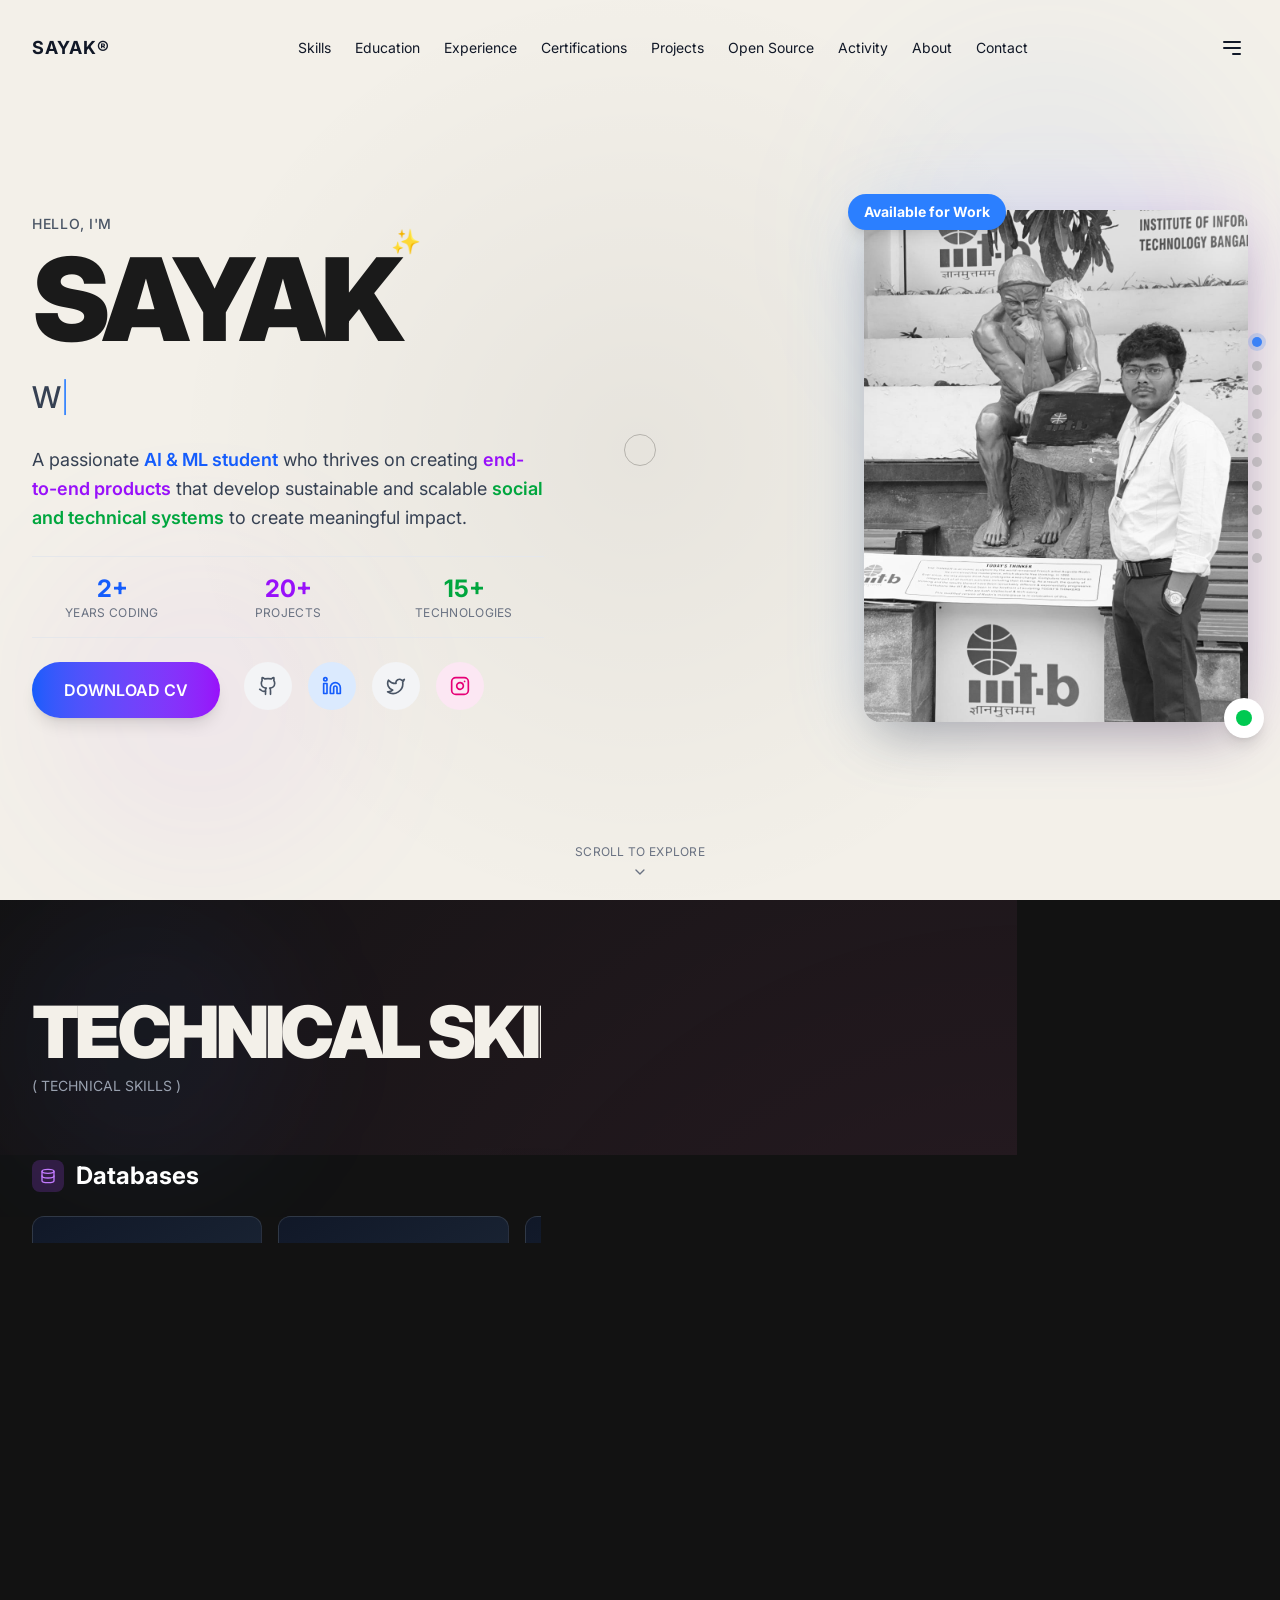
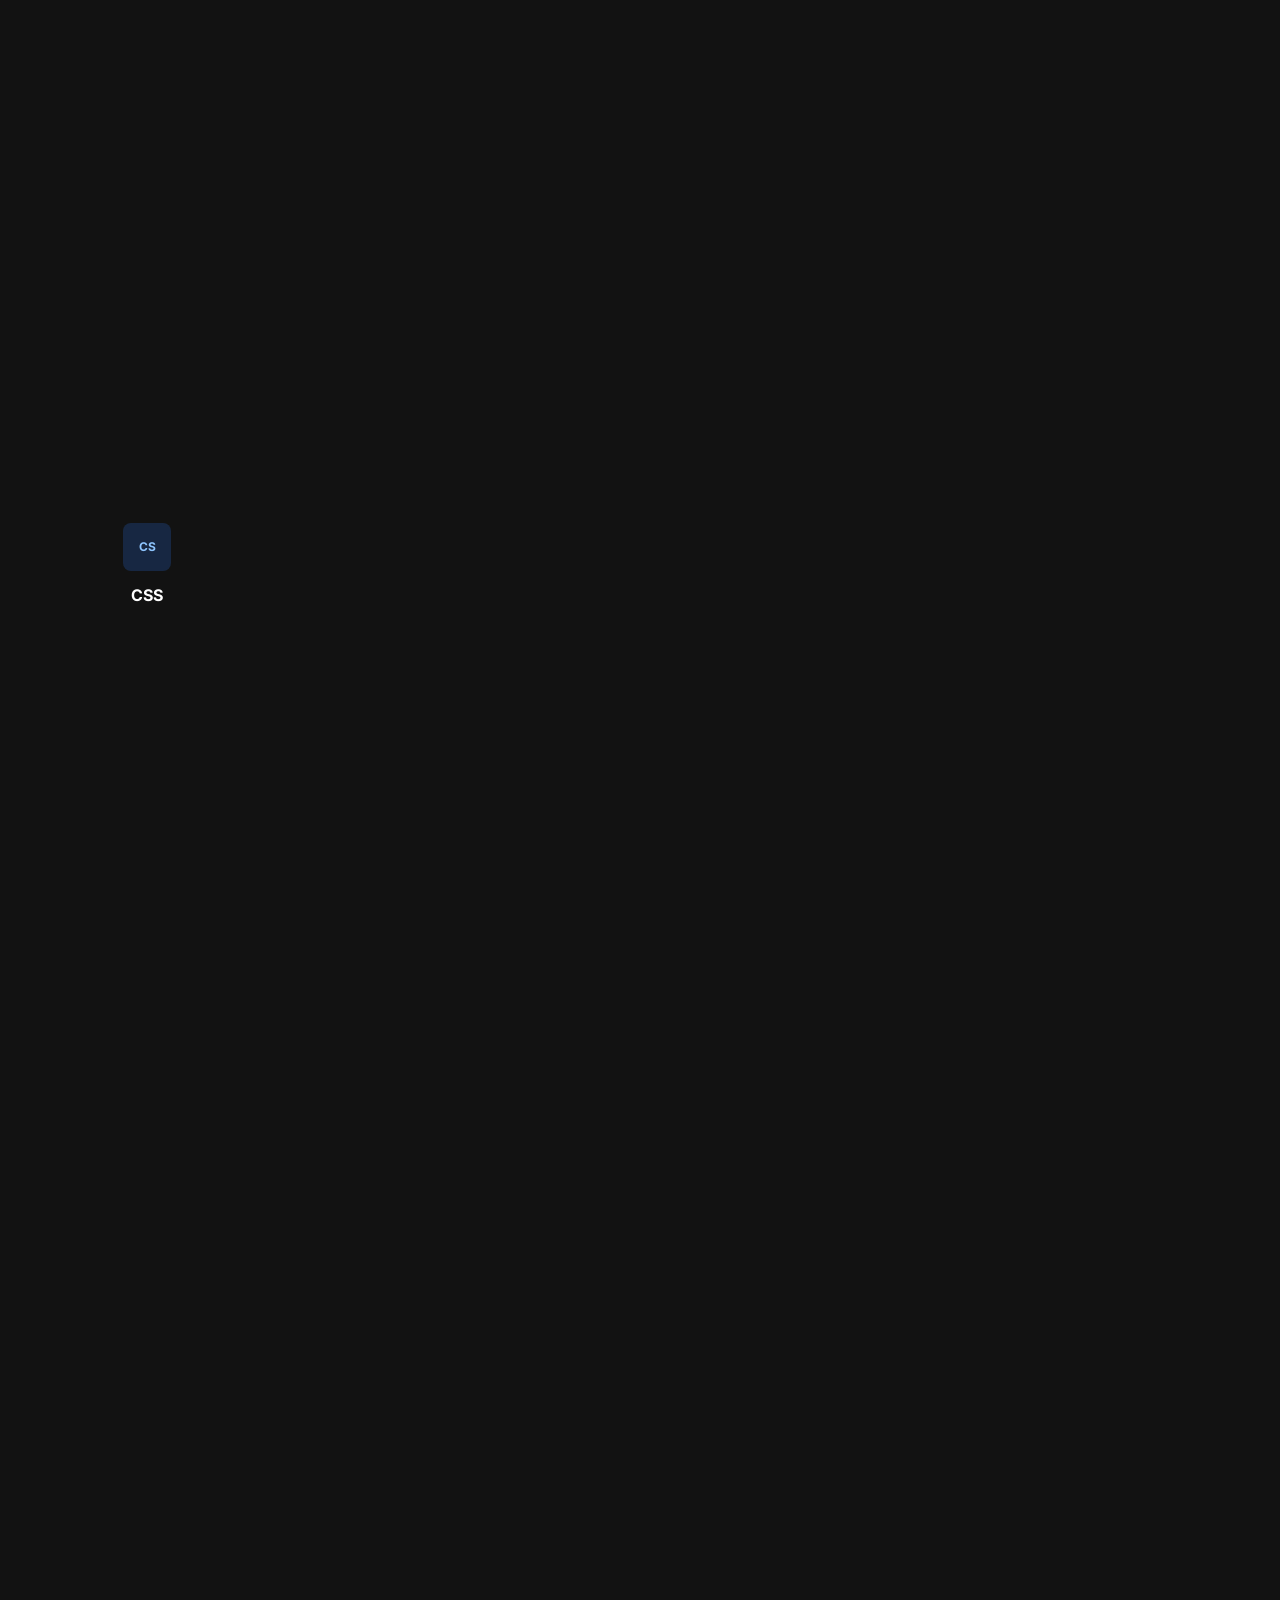
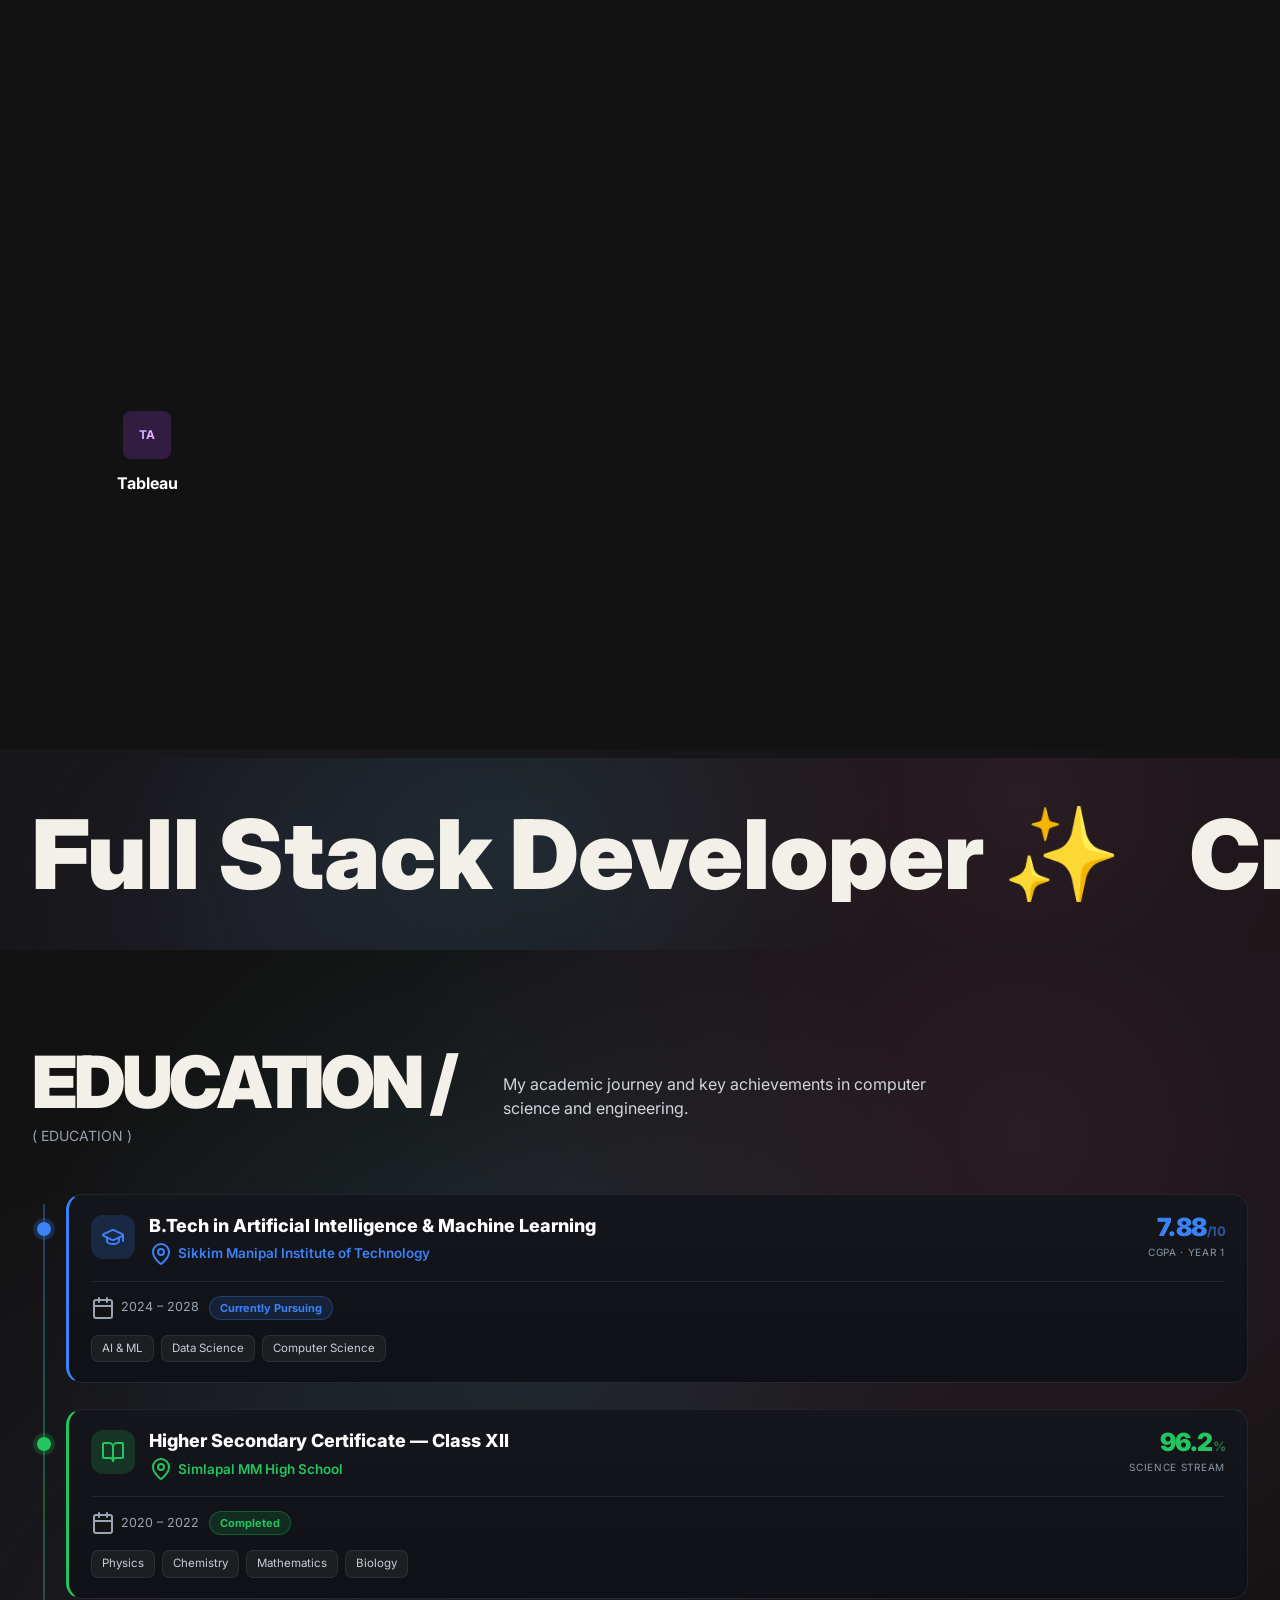
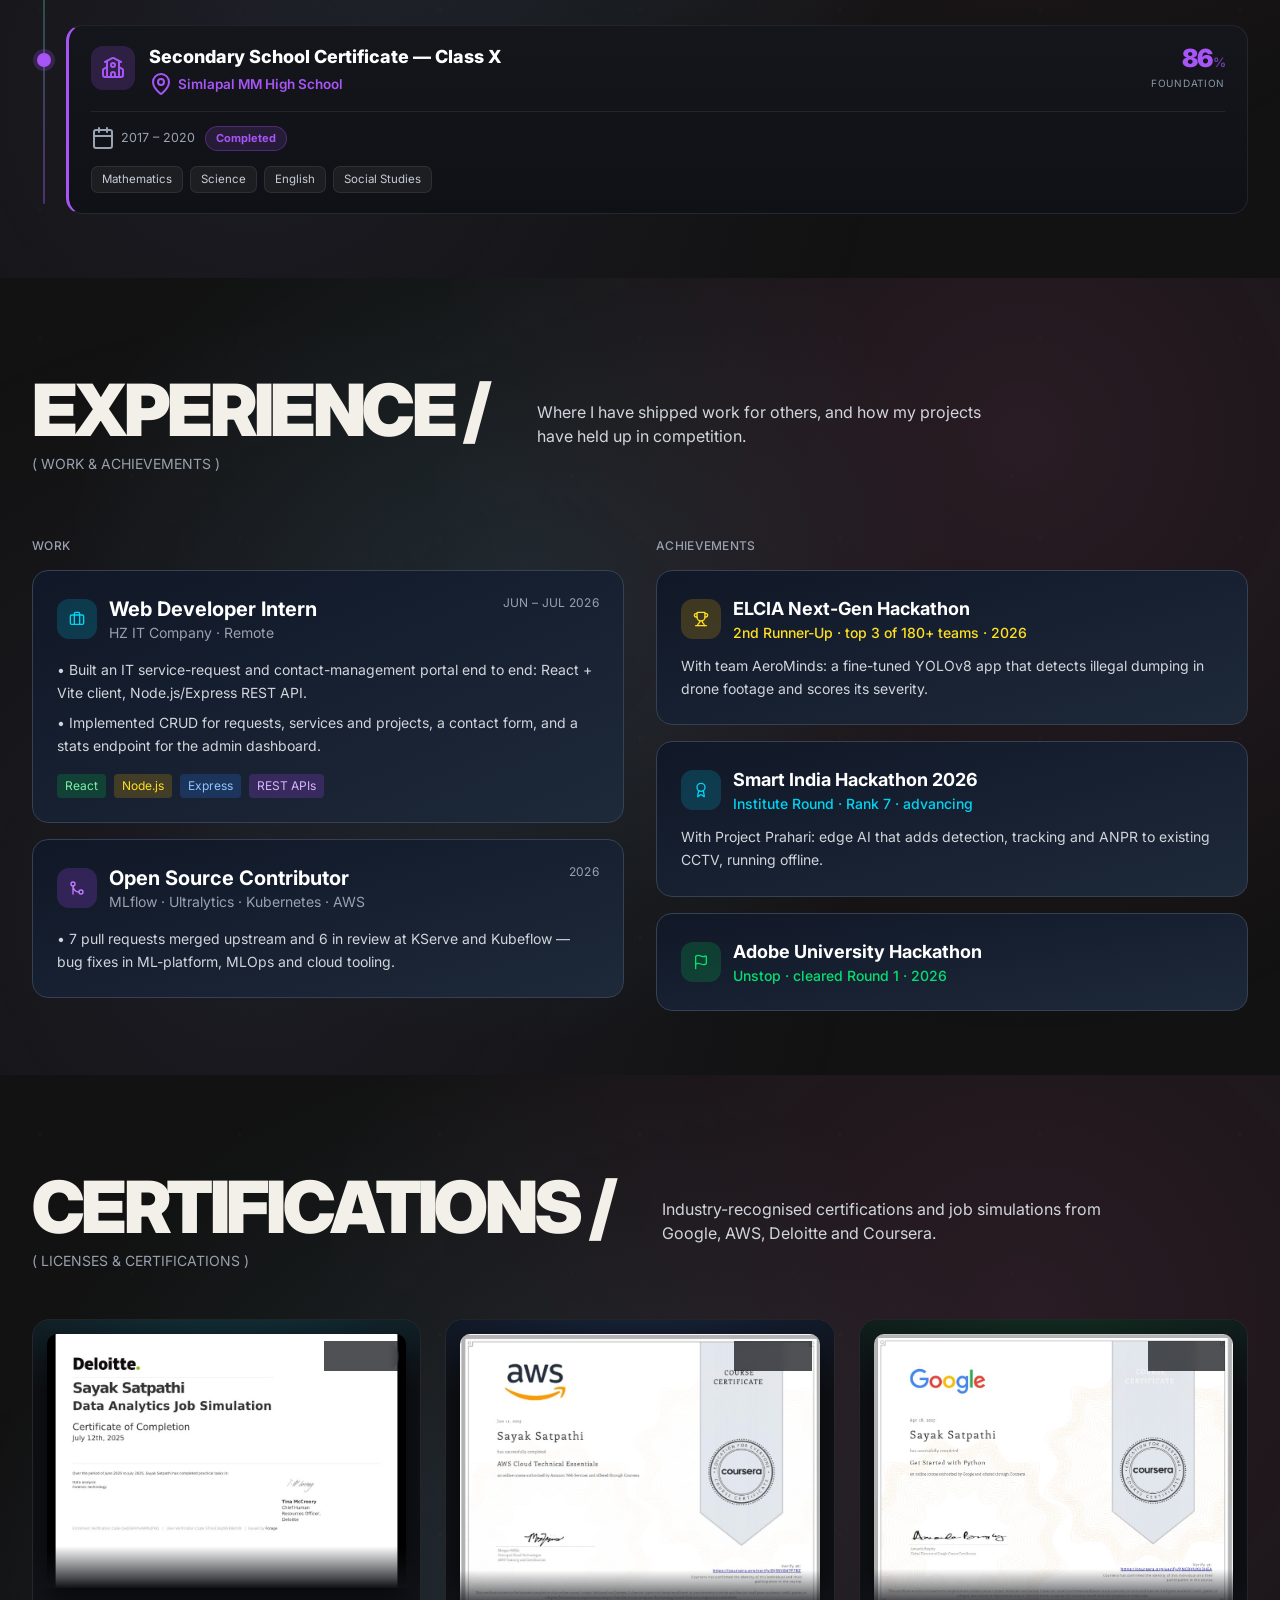
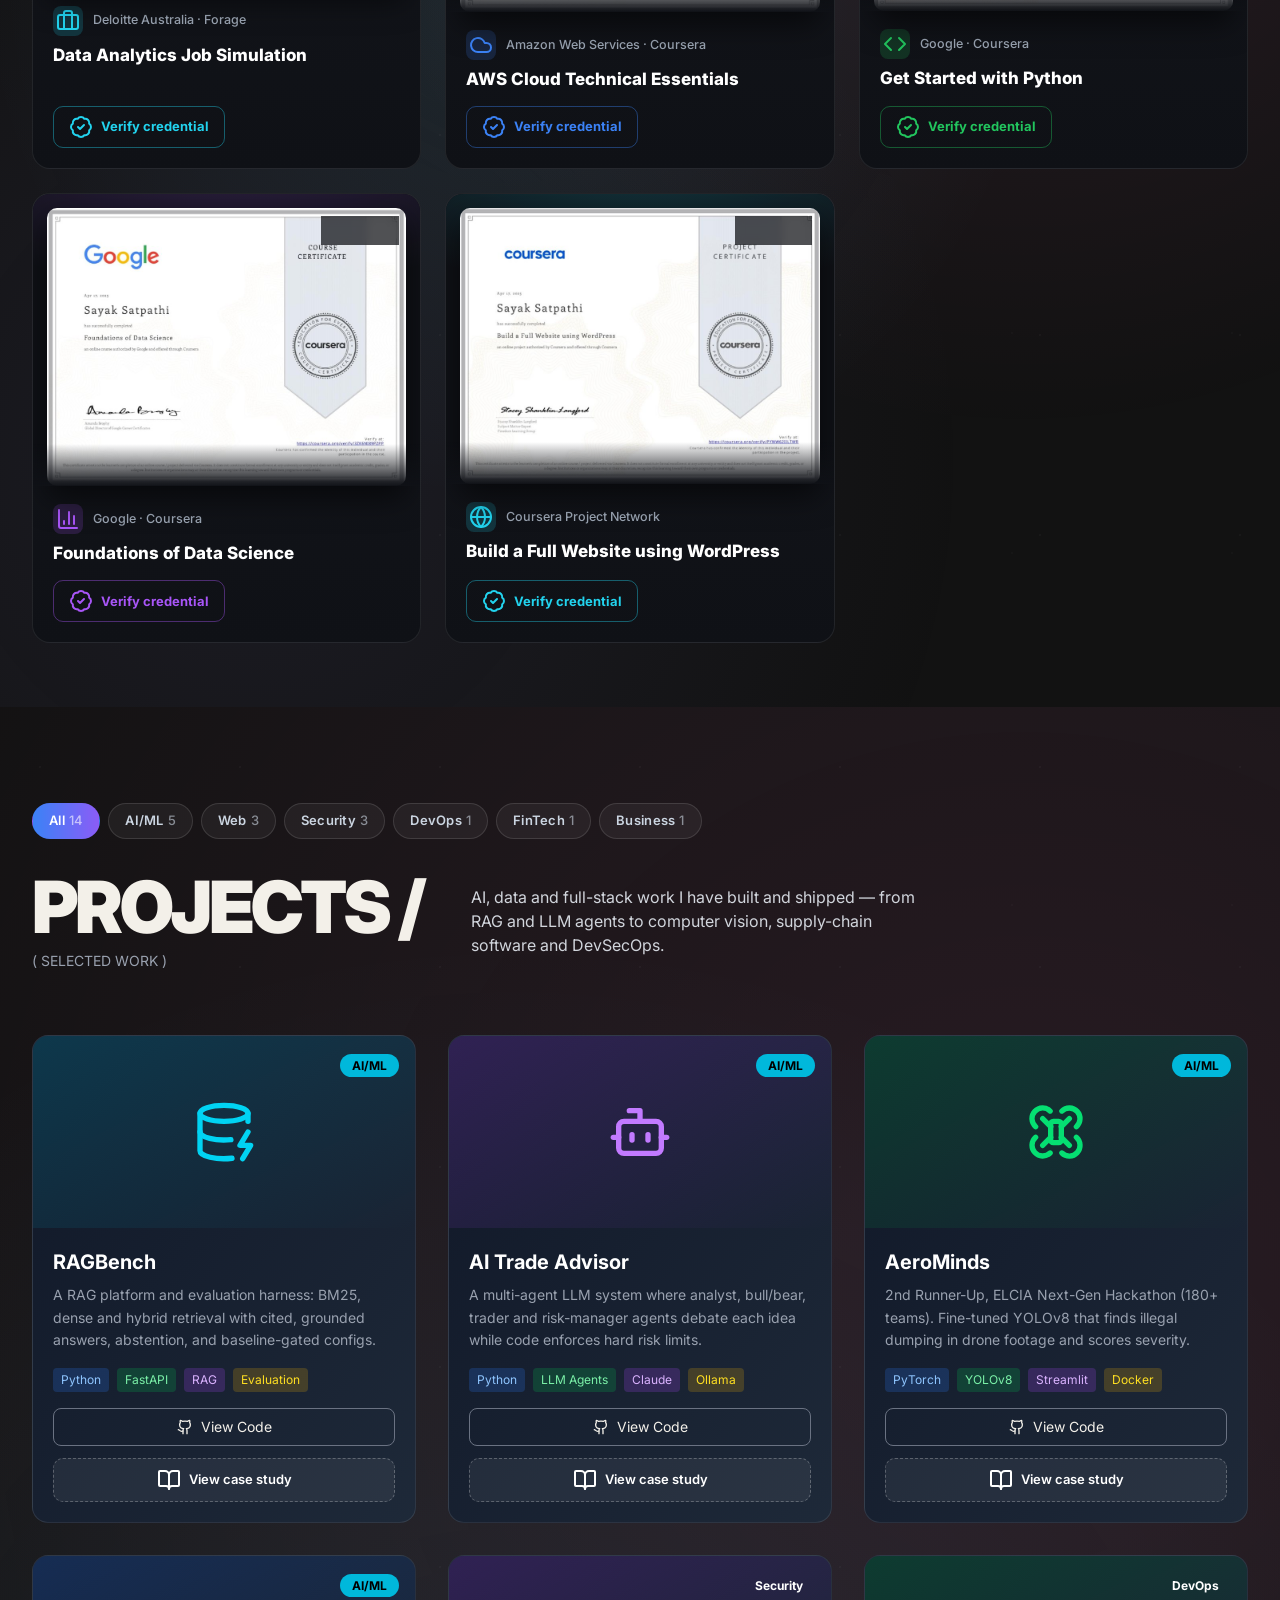
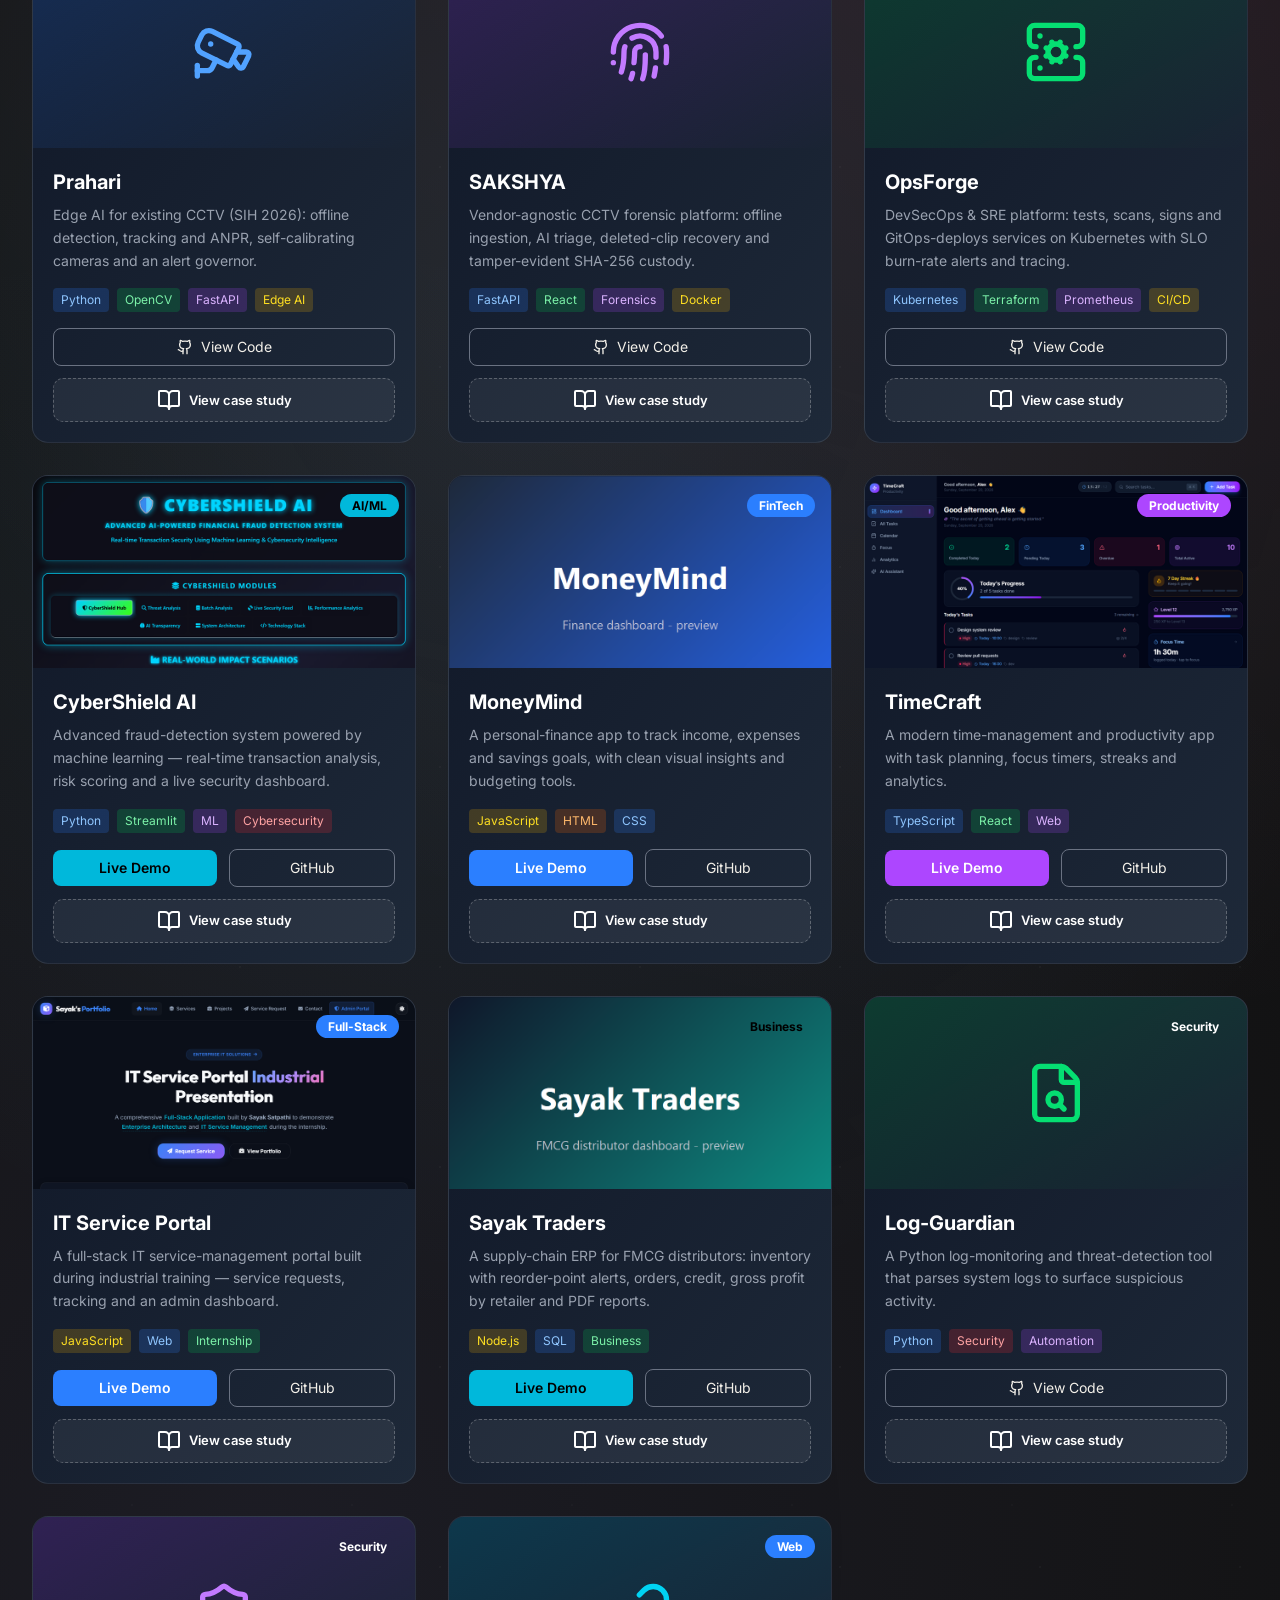
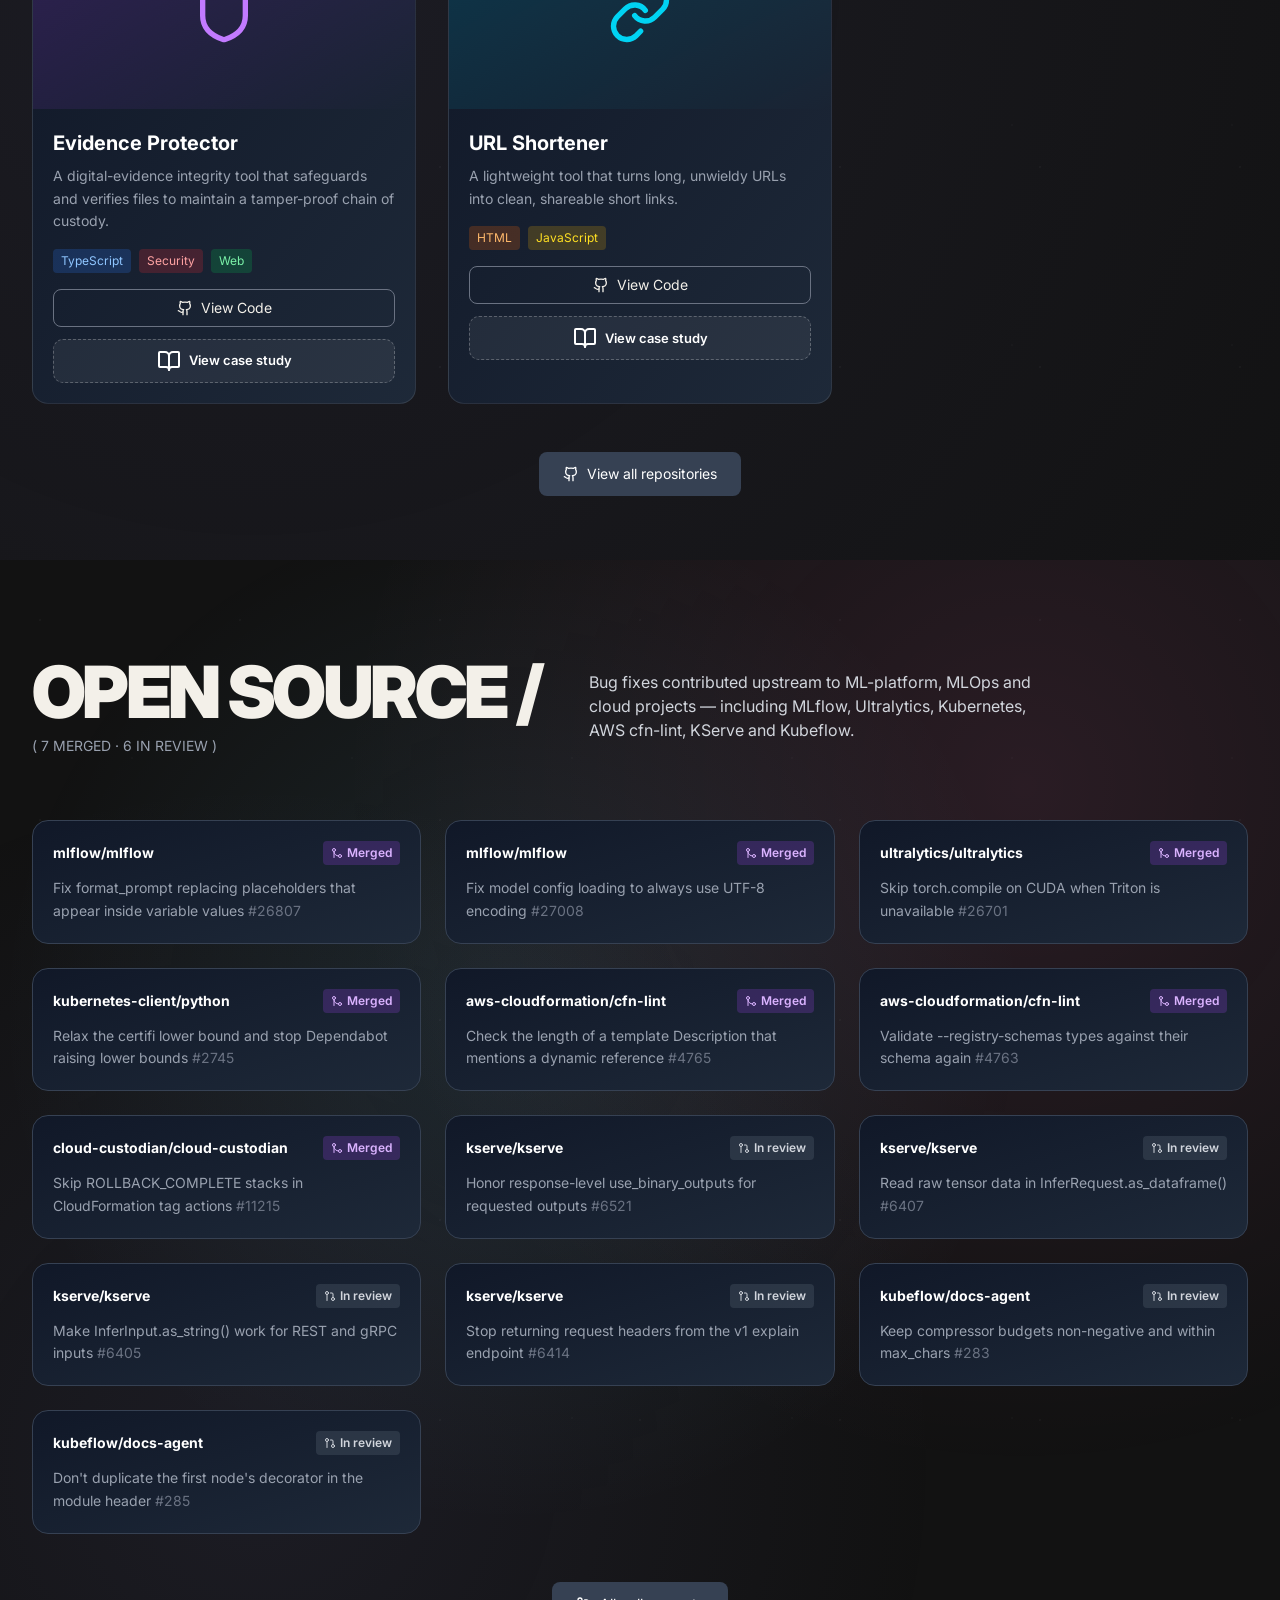
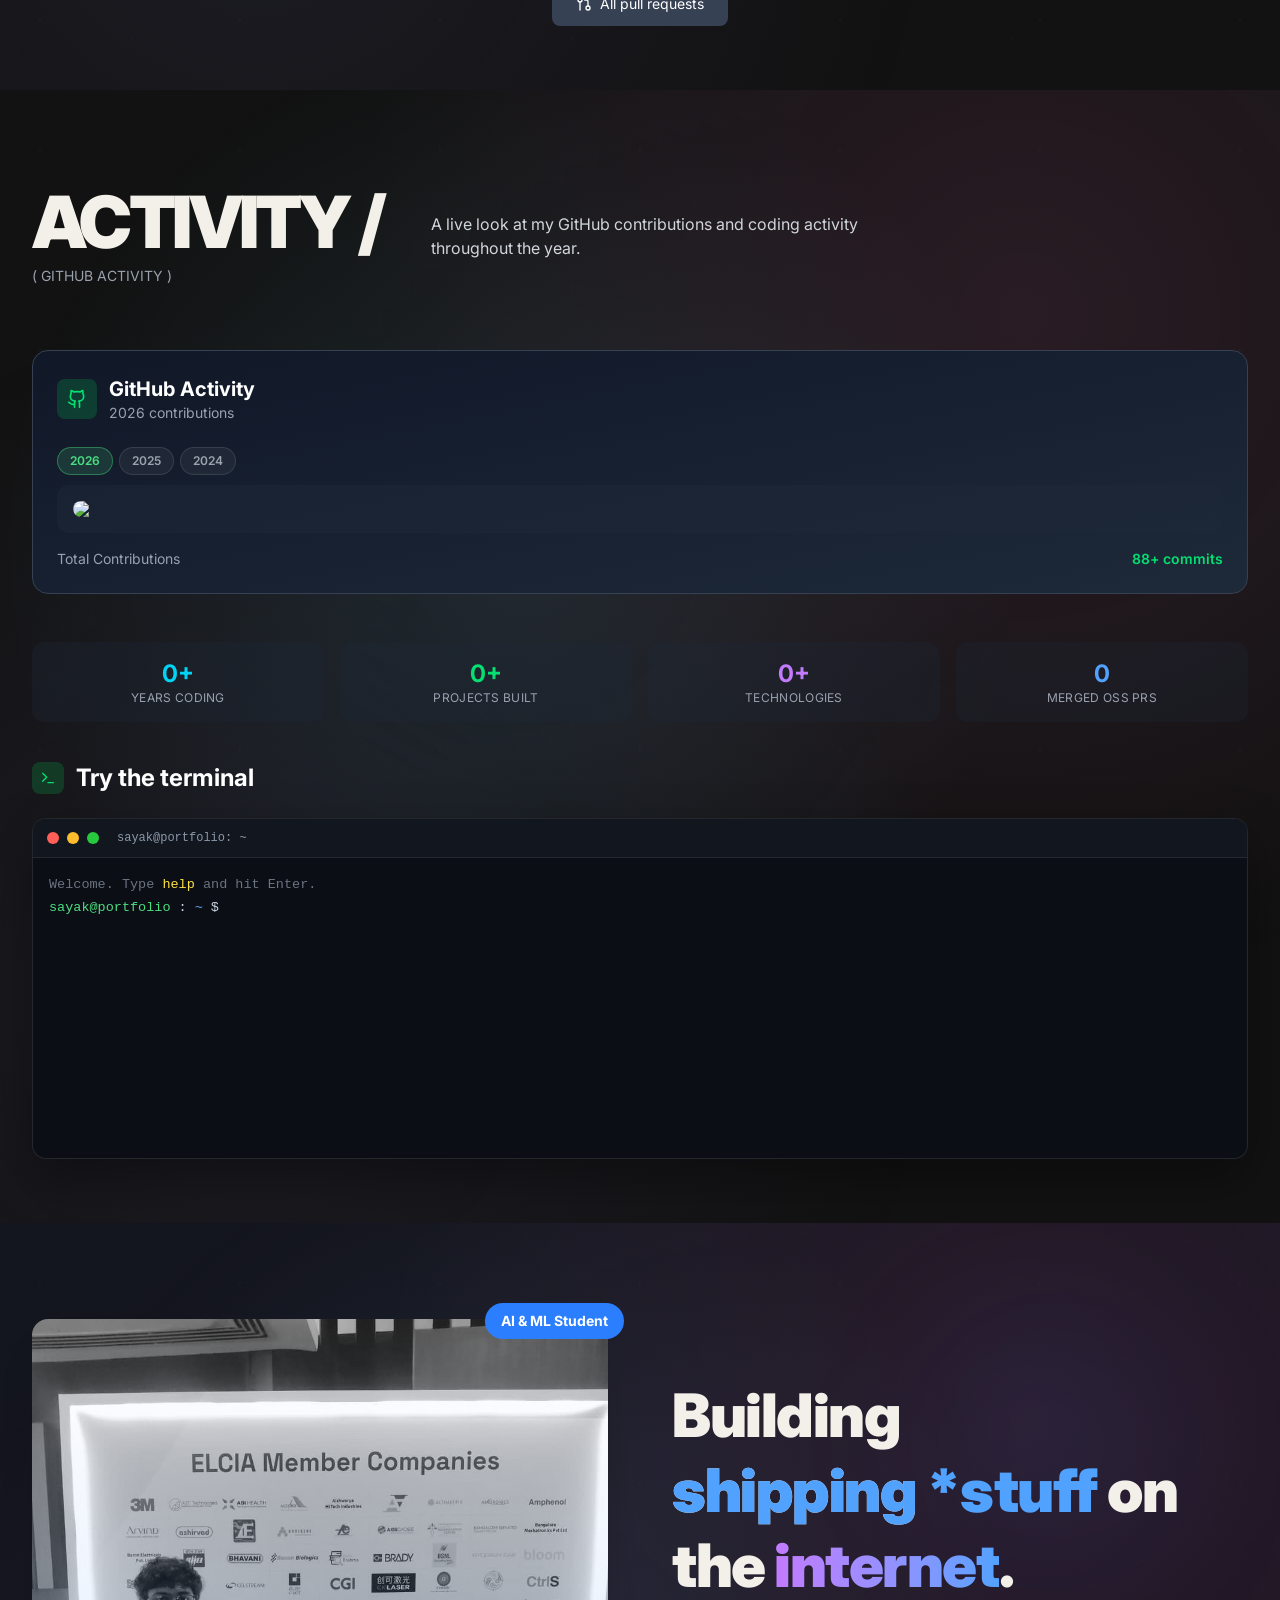
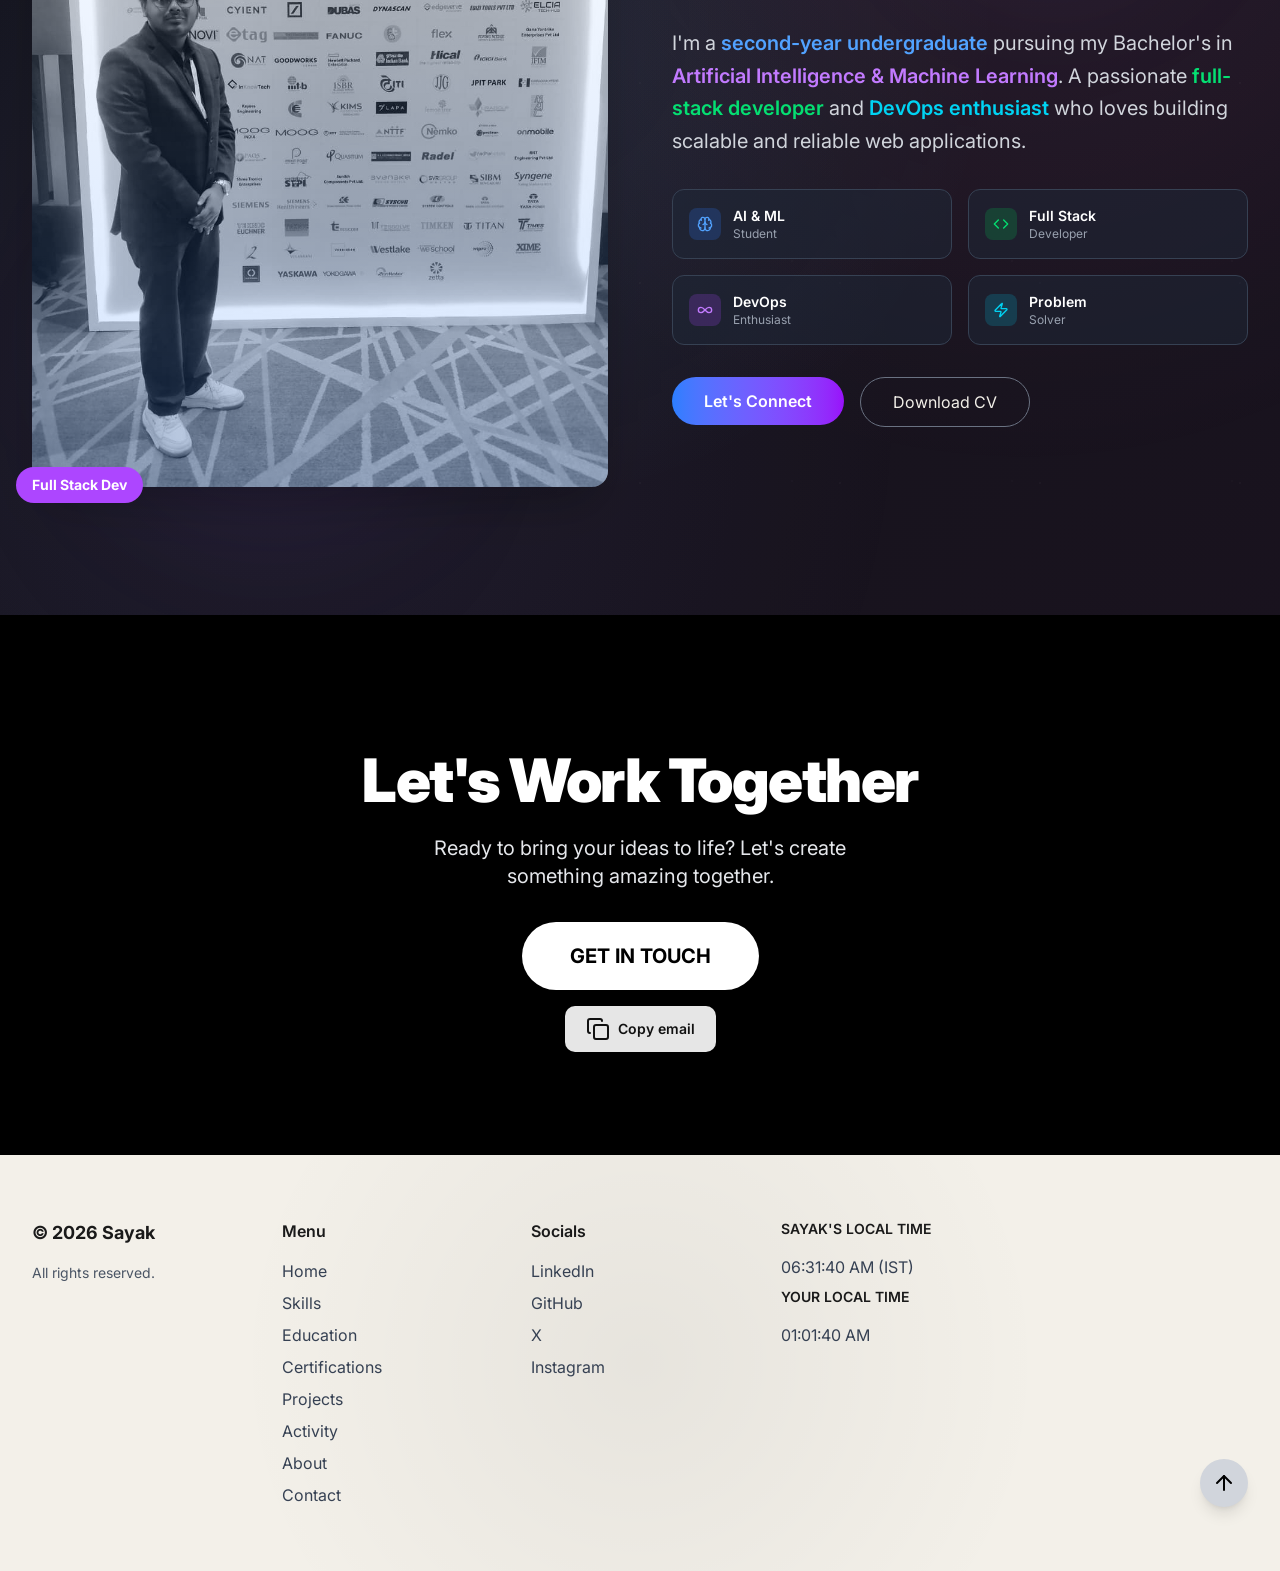
==== commit d2165d53: "Current LinkedIn URL; refreshed resume" ====
--- a/index.html
+++ b/index.html
@@ -69,7 +69,7 @@
           },
           "sameAs": [
             "https://github.com/sayaksatpathi",
-            "https://www.linkedin.com/in/sayak-satpathi-34031b240",
+            "https://www.linkedin.com/in/sayak-satpathi",
             "https://x.com/sayaksatpathi",
             "https://instagram.com/sayaksatpathi"
           ],
@@ -117,7 +117,7 @@
               "name": "How can I contact Sayak Satpathi?",
               "acceptedAnswer": {
                 "@type": "Answer",
-                "text": "You can contact Sayak via email at sayaksatpathi12@gmail.com or connect on LinkedIn at linkedin.com/in/sayak-satpathi-34031b240."
+                "text": "You can contact Sayak via email at sayaksatpathi12@gmail.com or connect on LinkedIn at linkedin.com/in/sayak-satpathi."
               }
             }
           ]
@@ -266,7 +266,7 @@
                                         class="magnetic-link w-10 sm:w-12 h-10 sm:h-12 bg-gray-100 hover:bg-gray-900 text-gray-600 hover:text-white rounded-full flex items-center justify-center transition-all duration-300 group">
                                         <i data-lucide="github" class="w-4 sm:w-5 h-4 sm:h-5"></i>
                                     </a>
-                                    <a href="https://www.linkedin.com/in/sayak-satpathi-34031b240" target="_blank"
+                                    <a href="https://www.linkedin.com/in/sayak-satpathi" target="_blank"
                                         rel="noopener noreferrer"
                                         class="magnetic-link w-10 sm:w-12 h-10 sm:h-12 bg-blue-100 hover:bg-blue-600 text-blue-600 hover:text-white rounded-full flex items-center justify-center transition-all duration-300">
                                         <i data-lucide="linkedin" class="w-4 sm:w-5 h-4 sm:h-5"></i>
@@ -1354,7 +1354,7 @@
                             <div>
                                 <h3 class="font-semibold mb-4">Socials</h3>
                                 <ul class="space-y-2 text-sm sm:text-base text-gray-700">
-                                    <li><a href="https://www.linkedin.com/in/sayak-satpathi-34031b240" target="_blank"
+                                    <li><a href="https://www.linkedin.com/in/sayak-satpathi" target="_blank"
                                             rel="noopener noreferrer" class="hover:text-black">LinkedIn</a></li>
                                     <li><a href="https://github.com/sayaksatpathi" target="_blank"
                                             rel="noopener noreferrer" class="hover:text-black">GitHub</a></li>
@@ -1409,7 +1409,7 @@
             <p class="text-gray-400">EMAIL ADDRESS</p>
             <a href="mailto:sayaksatpathi12@gmail.com" class="hover:text-white transition">sayaksatpathi12@gmail.com</a>
             <div class="flex items-center gap-4 mt-4">
-                <a href="https://www.linkedin.com/in/sayak-satpathi-34031b240" target="_blank" rel="noopener noreferrer"
+                <a href="https://www.linkedin.com/in/sayak-satpathi" target="_blank" rel="noopener noreferrer"
                     class="hover:text-white transition">LINKEDIN</a>
                 <a href="https://github.com/sayaksatpathi" target="_blank" rel="noopener noreferrer"
                     class="hover:text-white transition">GITHUB</a>
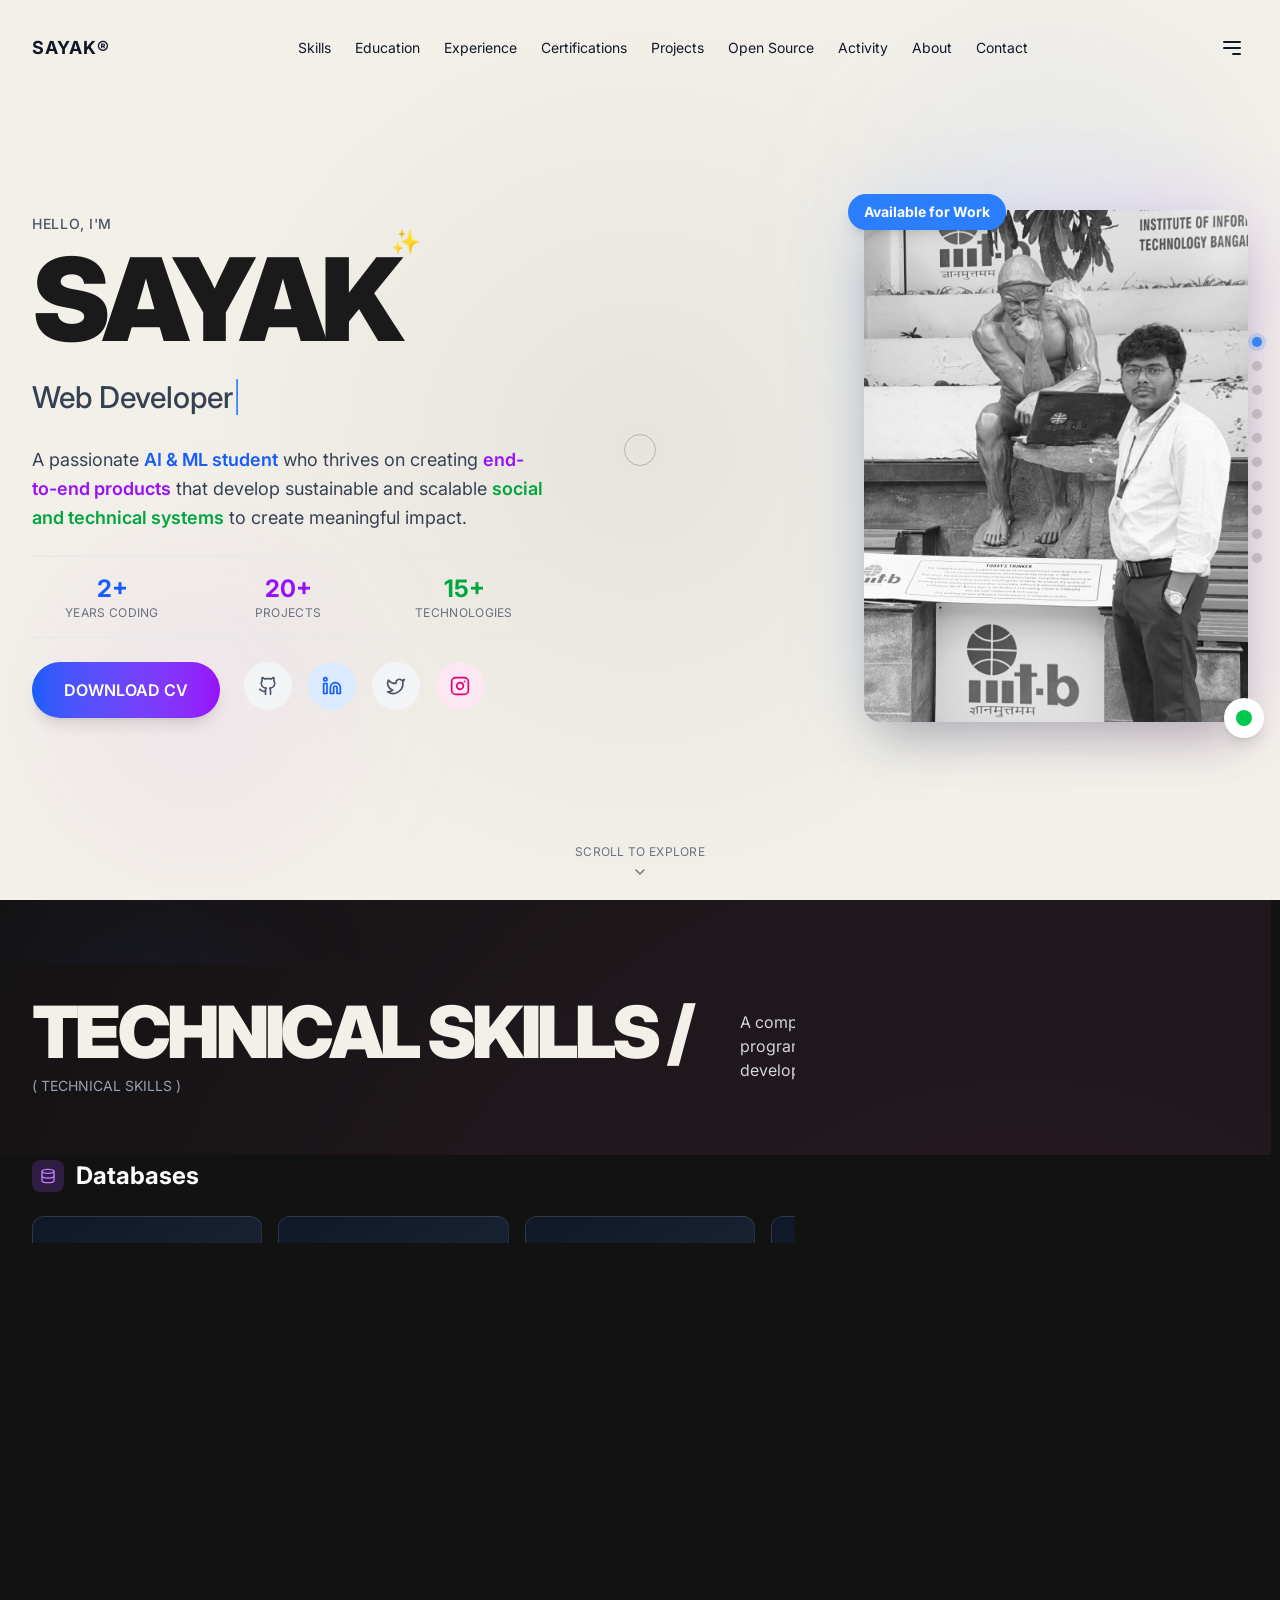
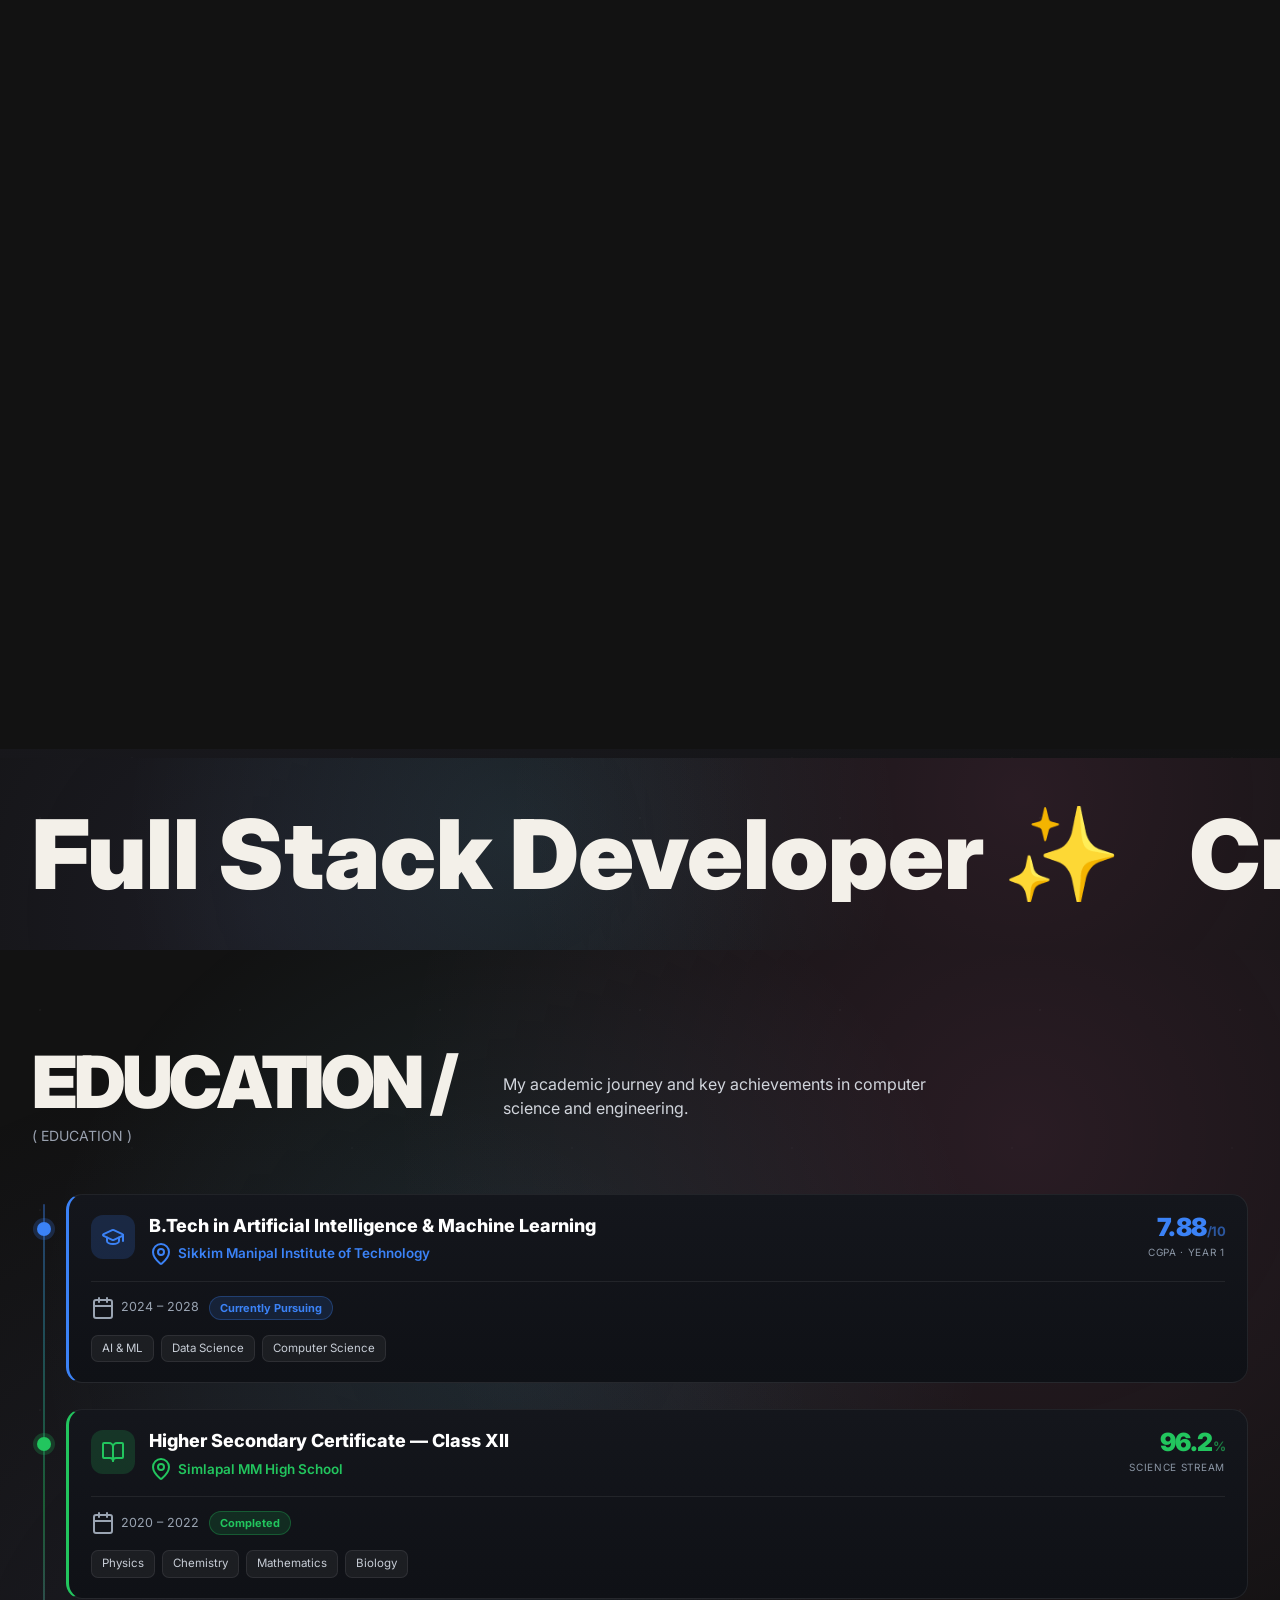
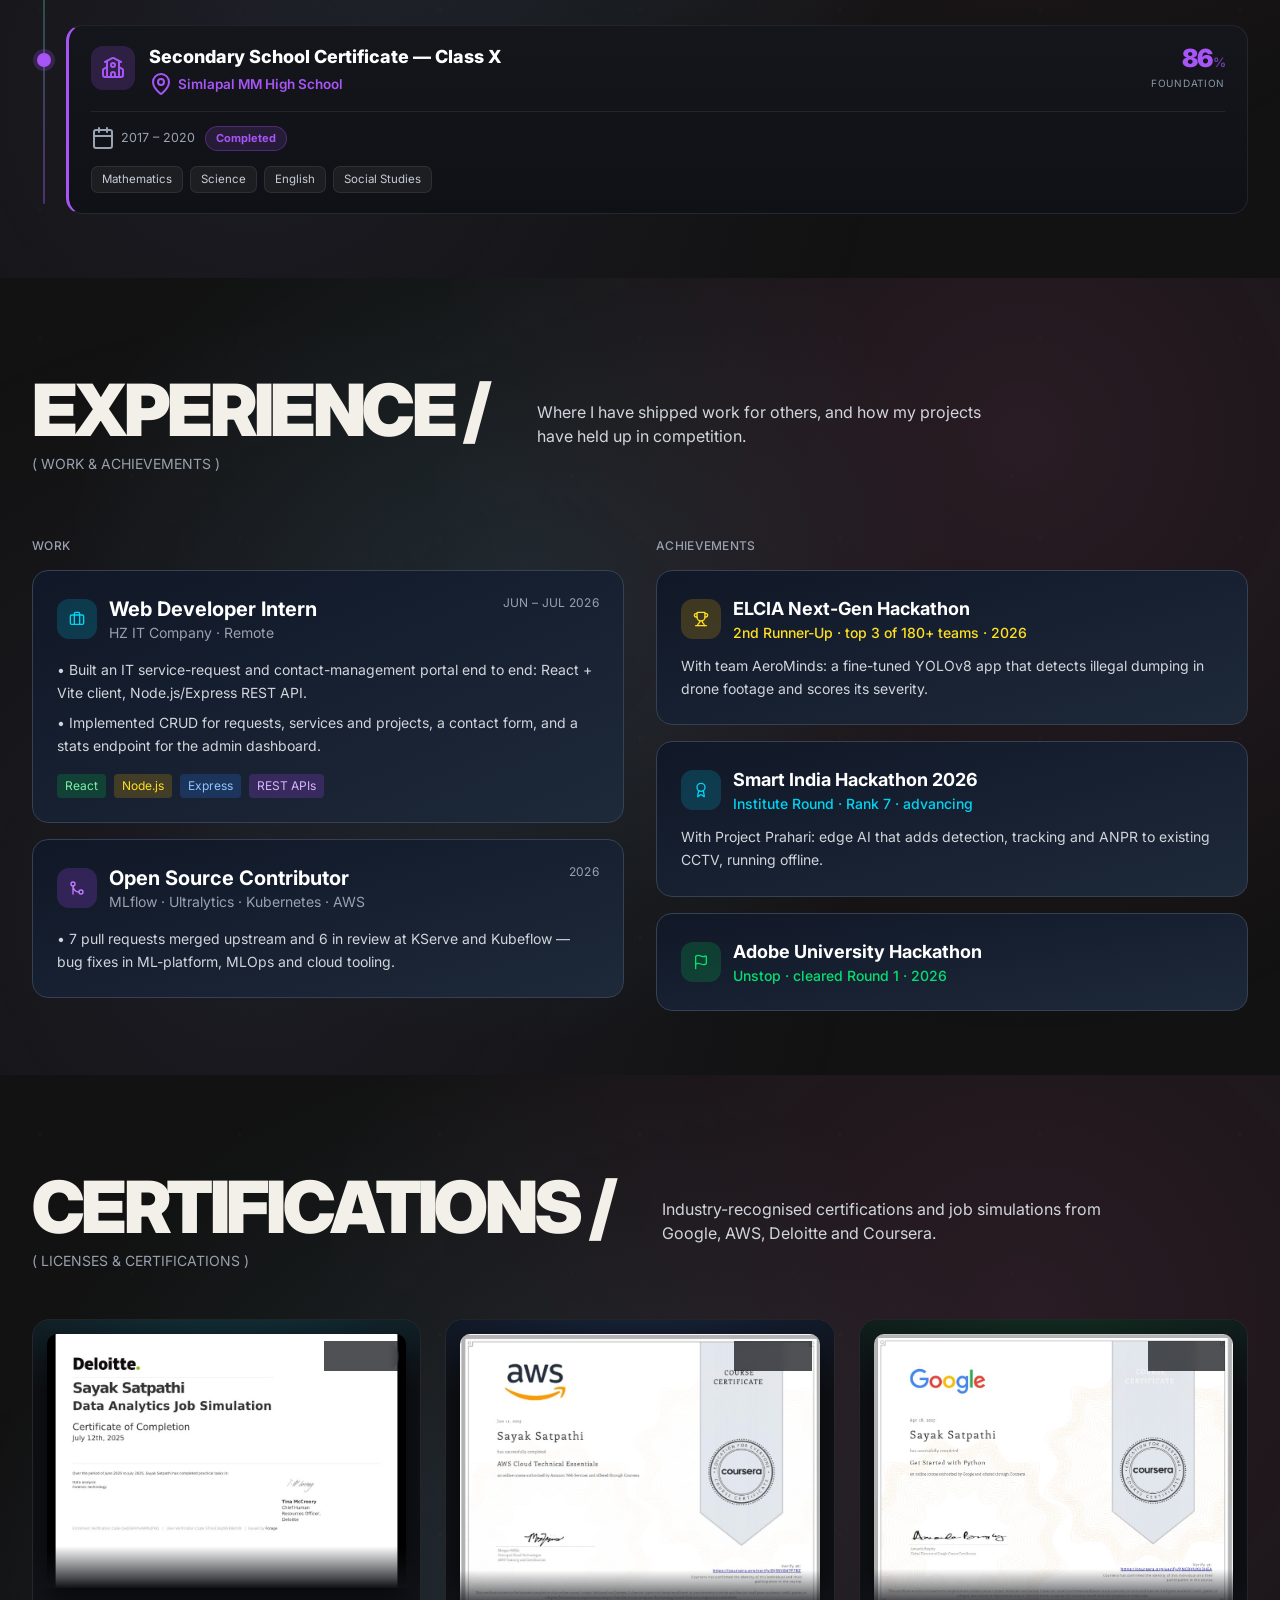
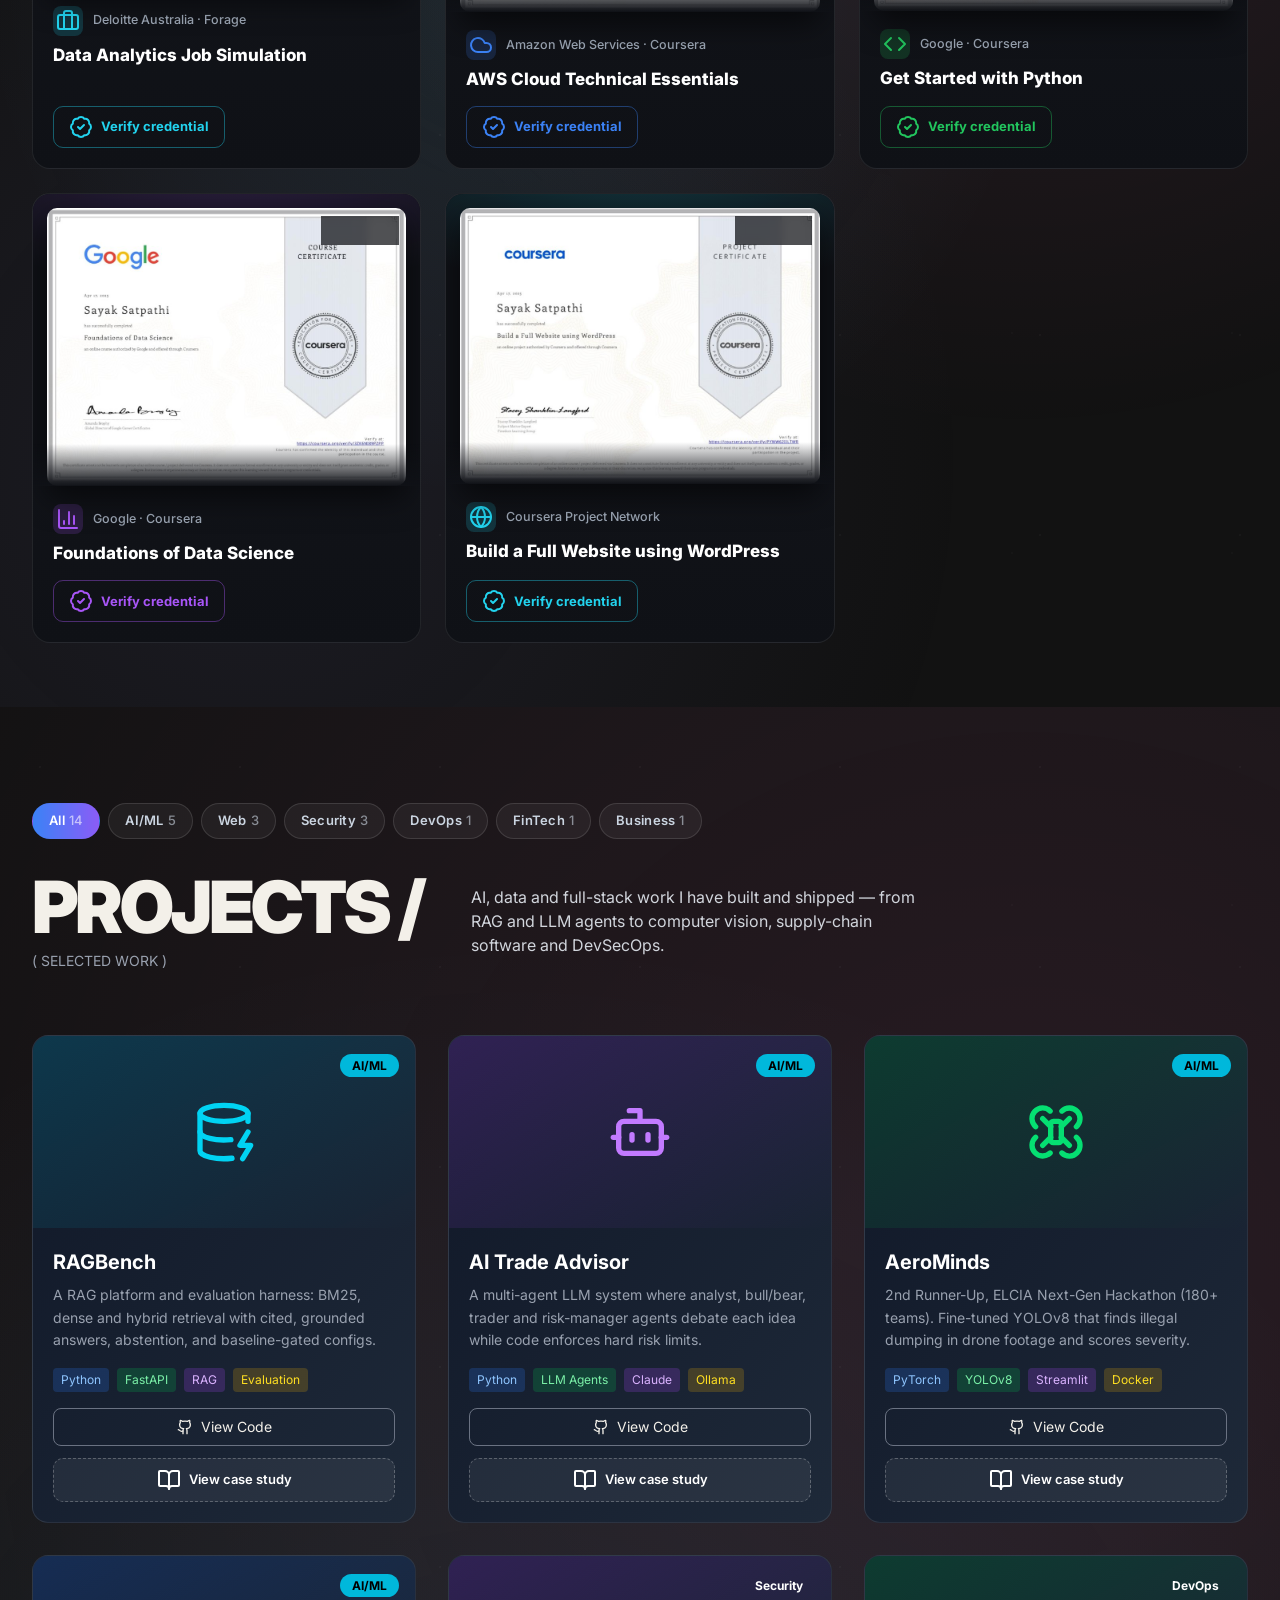
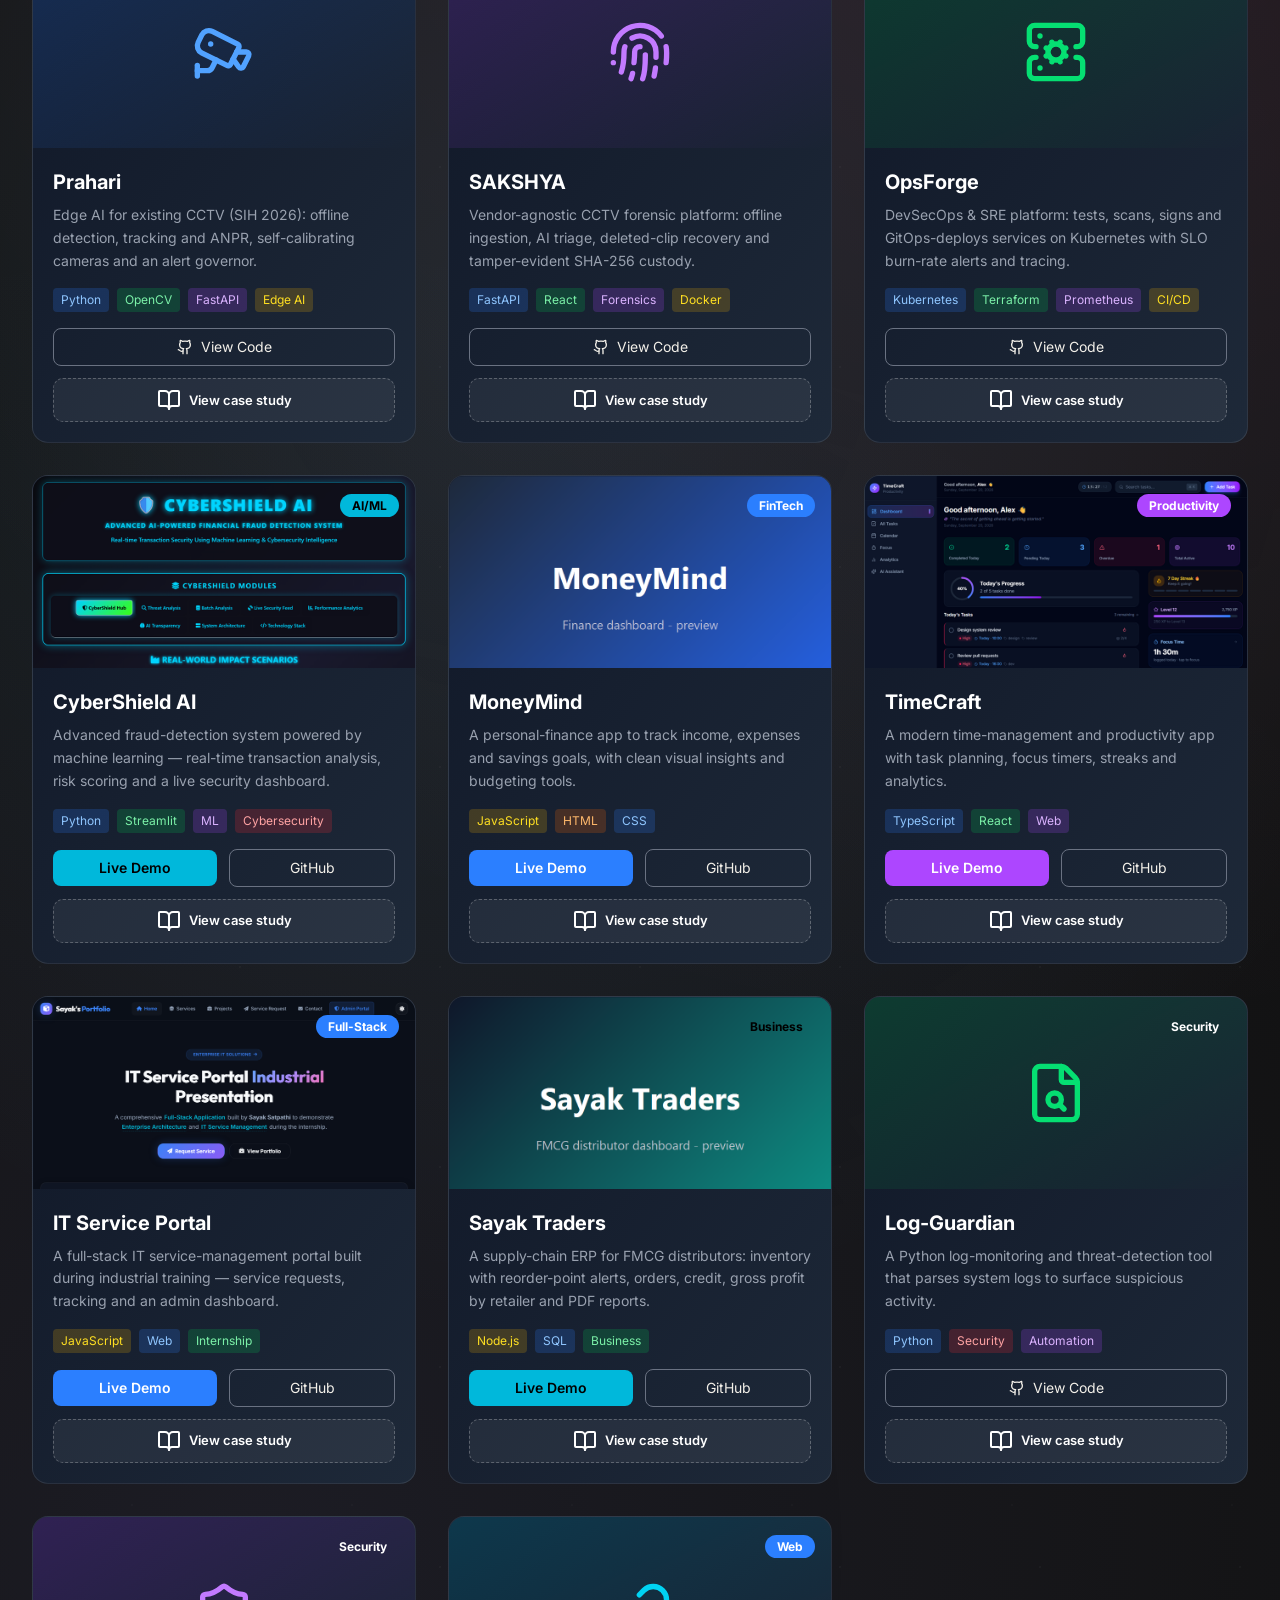
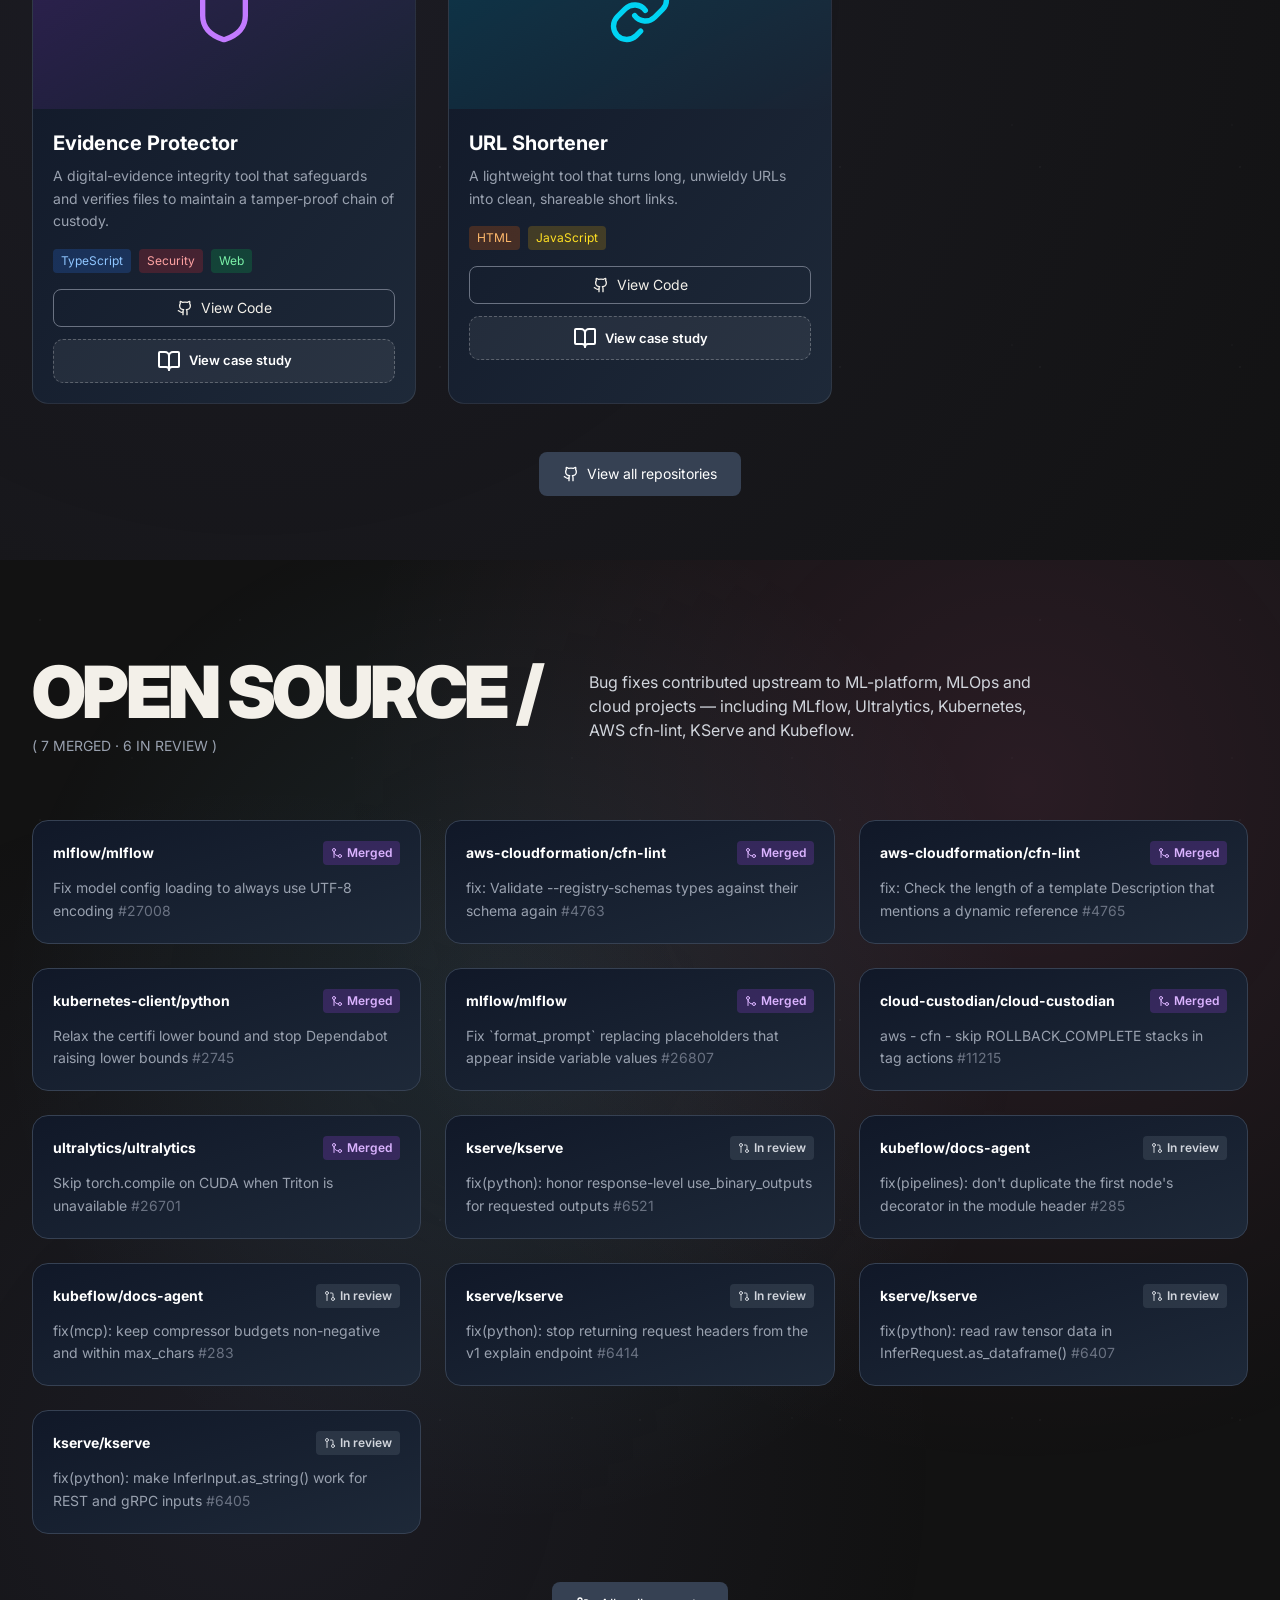
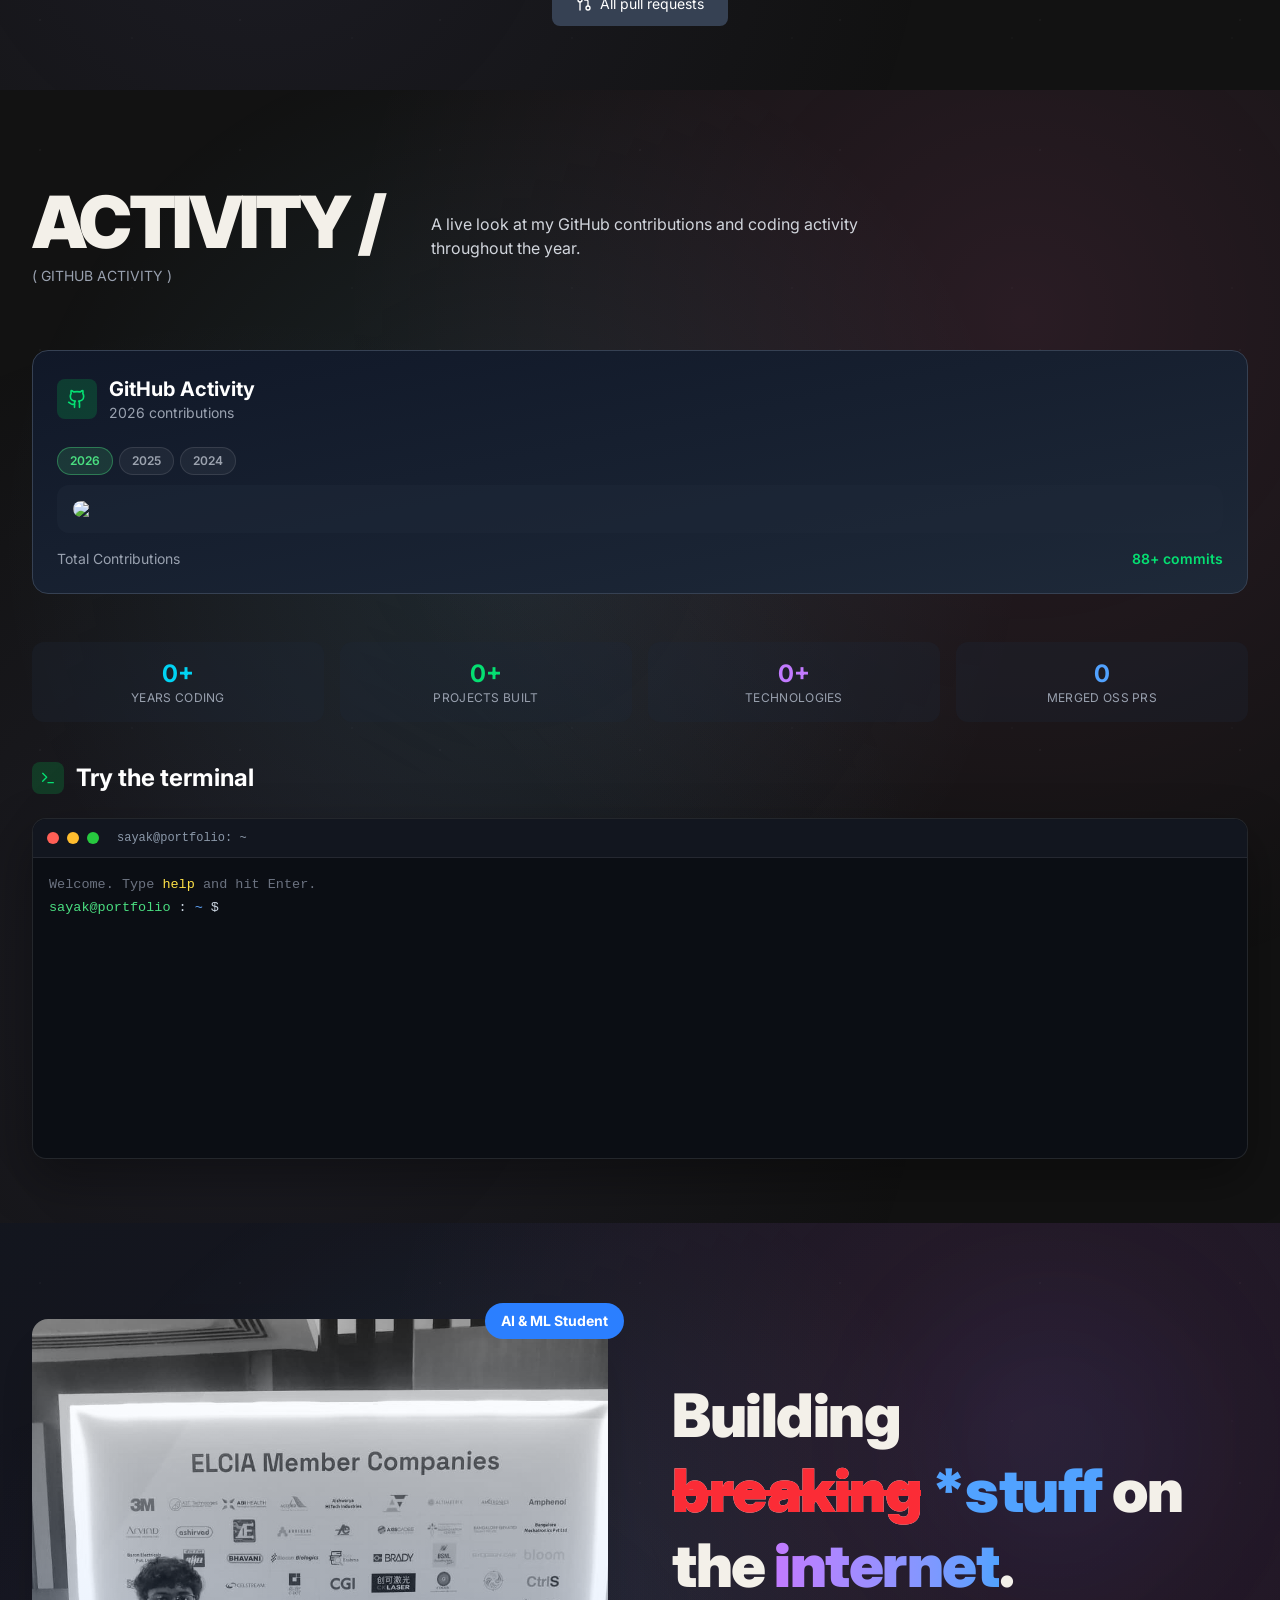
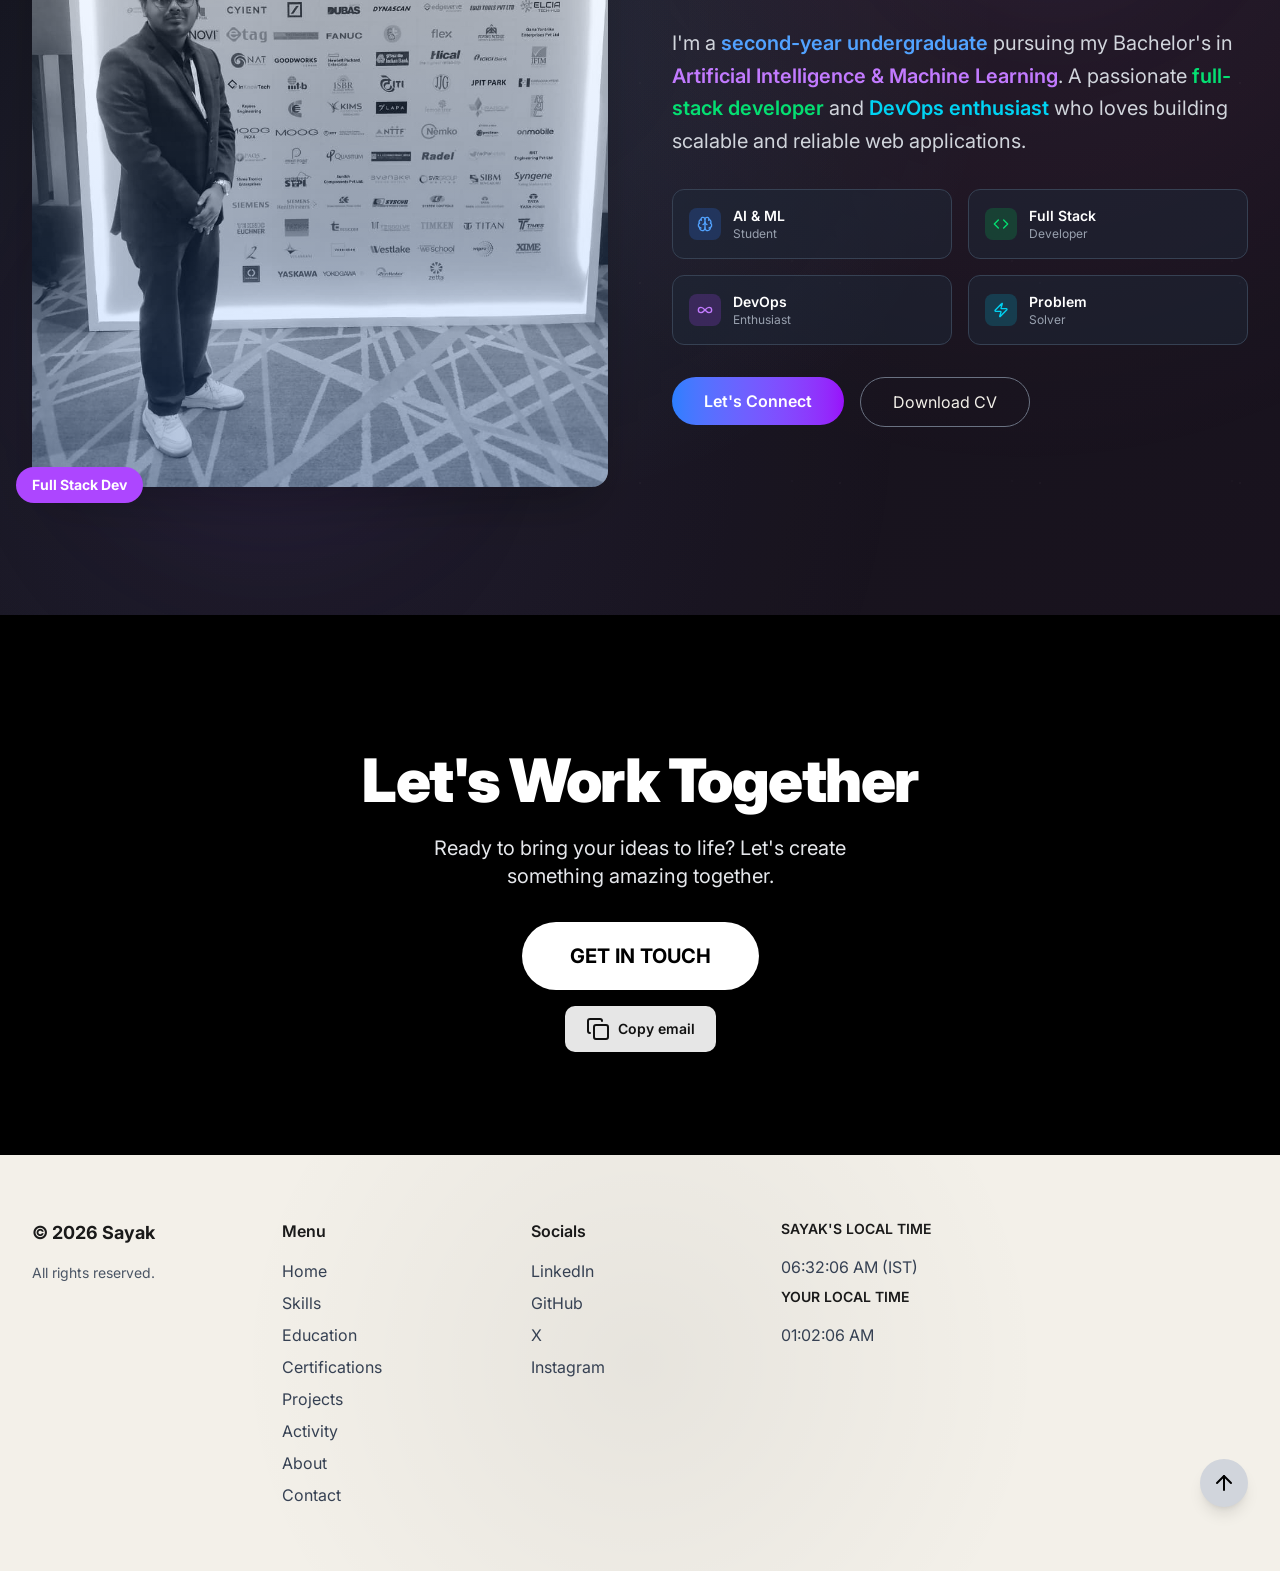
==== commit 40b15292: "Open Source section rebuilds itself from GitHub twice a week" ====
--- a/index.html
+++ b/index.html
@@ -519,7 +519,7 @@
                                             </div>
                                             <span class="text-xs text-gray-400 uppercase tracking-wide">2026</span>
                                         </div>
-                                        <p class="text-sm text-gray-300 leading-relaxed">&bull; 7 pull requests merged upstream and 6 in review at KServe and Kubeflow &mdash; bug fixes in ML-platform, MLOps and cloud tooling.</p>
+                                        <p class="text-sm text-gray-300 leading-relaxed">&bull; <!-- oss:line -->7 pull requests merged upstream and 6 in review<!-- /oss:line --> at KServe and Kubeflow &mdash; bug fixes in ML-platform, MLOps and cloud tooling.</p>
                                     </a>
                                 </div>
 
@@ -992,25 +992,58 @@
                             <div class="section-head grid lg:grid-cols-2 gap-6 lg:gap-8 items-center mb-12 lg:mb-16">
                                 <div class="reveal">
                                     <h2 class="text-3xl sm:text-4xl md:text-5xl lg:text-7xl font-black tracking-tighter">OPEN SOURCE /</h2>
-                                    <p class="text-xs sm:text-sm text-gray-400 mt-2">( 7 MERGED &middot; 6 IN REVIEW )</p>
+                                    <p class="text-xs sm:text-sm text-gray-400 mt-2"><!-- oss:count -->( 7 MERGED &middot; 6 IN REVIEW )<!-- /oss:count --></p>
                                 </div>
                                 <p class="text-sm sm:text-base text-gray-300 max-w-md reveal" style="transition-delay: 150ms;">Bug fixes contributed upstream to ML-platform, MLOps and cloud projects &mdash; including MLflow, Ultralytics, Kubernetes, AWS cfn-lint, KServe and Kubeflow.</p>
                             </div>
                             <div class="grid md:grid-cols-2 lg:grid-cols-3 gap-4 lg:gap-6">
+<!-- oss:cards -->
+                                <a href="https://github.com/mlflow/mlflow/pull/27008" target="_blank" rel="noopener noreferrer" class="reveal block bg-gradient-to-br from-gray-900 to-gray-800 border border-gray-700 hover:border-purple-500 rounded-2xl p-5 transition-all duration-500">
+                                    <div class="flex items-center justify-between gap-3 mb-3">
+                                        <span class="text-sm font-bold text-white truncate">mlflow/mlflow</span>
+                                        <span class="bg-purple-500/20 text-purple-300 px-2 py-1 rounded text-xs font-semibold inline-flex items-center gap-1"><i data-lucide="git-merge" class="w-3 h-3"></i> Merged</span>
+                                    </div>
+                                    <p class="text-sm text-gray-400 leading-relaxed">Fix model config loading to always use UTF-8 encoding <span class="text-gray-500">#27008</span></p>
+                                </a>
+
+                                <a href="https://github.com/aws-cloudformation/cfn-lint/pull/4763" target="_blank" rel="noopener noreferrer" class="reveal block bg-gradient-to-br from-gray-900 to-gray-800 border border-gray-700 hover:border-purple-500 rounded-2xl p-5 transition-all duration-500">
+                                    <div class="flex items-center justify-between gap-3 mb-3">
+                                        <span class="text-sm font-bold text-white truncate">aws-cloudformation/cfn-lint</span>
+                                        <span class="bg-purple-500/20 text-purple-300 px-2 py-1 rounded text-xs font-semibold inline-flex items-center gap-1"><i data-lucide="git-merge" class="w-3 h-3"></i> Merged</span>
+                                    </div>
+                                    <p class="text-sm text-gray-400 leading-relaxed">fix: Validate --registry-schemas types against their schema again <span class="text-gray-500">#4763</span></p>
+                                </a>
+
+                                <a href="https://github.com/aws-cloudformation/cfn-lint/pull/4765" target="_blank" rel="noopener noreferrer" class="reveal block bg-gradient-to-br from-gray-900 to-gray-800 border border-gray-700 hover:border-purple-500 rounded-2xl p-5 transition-all duration-500">
+                                    <div class="flex items-center justify-between gap-3 mb-3">
+                                        <span class="text-sm font-bold text-white truncate">aws-cloudformation/cfn-lint</span>
+                                        <span class="bg-purple-500/20 text-purple-300 px-2 py-1 rounded text-xs font-semibold inline-flex items-center gap-1"><i data-lucide="git-merge" class="w-3 h-3"></i> Merged</span>
+                                    </div>
+                                    <p class="text-sm text-gray-400 leading-relaxed">fix: Check the length of a template Description that mentions a dynamic reference <span class="text-gray-500">#4765</span></p>
+                                </a>
+
+                                <a href="https://github.com/kubernetes-client/python/pull/2745" target="_blank" rel="noopener noreferrer" class="reveal block bg-gradient-to-br from-gray-900 to-gray-800 border border-gray-700 hover:border-purple-500 rounded-2xl p-5 transition-all duration-500">
+                                    <div class="flex items-center justify-between gap-3 mb-3">
+                                        <span class="text-sm font-bold text-white truncate">kubernetes-client/python</span>
+                                        <span class="bg-purple-500/20 text-purple-300 px-2 py-1 rounded text-xs font-semibold inline-flex items-center gap-1"><i data-lucide="git-merge" class="w-3 h-3"></i> Merged</span>
+                                    </div>
+                                    <p class="text-sm text-gray-400 leading-relaxed">Relax the certifi lower bound and stop Dependabot raising lower bounds <span class="text-gray-500">#2745</span></p>
+                                </a>
+
                                 <a href="https://github.com/mlflow/mlflow/pull/26807" target="_blank" rel="noopener noreferrer" class="reveal block bg-gradient-to-br from-gray-900 to-gray-800 border border-gray-700 hover:border-purple-500 rounded-2xl p-5 transition-all duration-500">
                                     <div class="flex items-center justify-between gap-3 mb-3">
                                         <span class="text-sm font-bold text-white truncate">mlflow/mlflow</span>
                                         <span class="bg-purple-500/20 text-purple-300 px-2 py-1 rounded text-xs font-semibold inline-flex items-center gap-1"><i data-lucide="git-merge" class="w-3 h-3"></i> Merged</span>
                                     </div>
-                                    <p class="text-sm text-gray-400 leading-relaxed">Fix format_prompt replacing placeholders that appear inside variable values <span class="text-gray-500">#26807</span></p>
+                                    <p class="text-sm text-gray-400 leading-relaxed">Fix `format_prompt` replacing placeholders that appear inside variable values <span class="text-gray-500">#26807</span></p>
                                 </a>
 
-                                <a href="https://github.com/mlflow/mlflow/pull/27008" target="_blank" rel="noopener noreferrer" class="reveal block bg-gradient-to-br from-gray-900 to-gray-800 border border-gray-700 hover:border-purple-500 rounded-2xl p-5 transition-all duration-500">
+                                <a href="https://github.com/cloud-custodian/cloud-custodian/pull/11215" target="_blank" rel="noopener noreferrer" class="reveal block bg-gradient-to-br from-gray-900 to-gray-800 border border-gray-700 hover:border-purple-500 rounded-2xl p-5 transition-all duration-500">
                                     <div class="flex items-center justify-between gap-3 mb-3">
-                                        <span class="text-sm font-bold text-white truncate">mlflow/mlflow</span>
+                                        <span class="text-sm font-bold text-white truncate">cloud-custodian/cloud-custodian</span>
                                         <span class="bg-purple-500/20 text-purple-300 px-2 py-1 rounded text-xs font-semibold inline-flex items-center gap-1"><i data-lucide="git-merge" class="w-3 h-3"></i> Merged</span>
                                     </div>
-                                    <p class="text-sm text-gray-400 leading-relaxed">Fix model config loading to always use UTF-8 encoding <span class="text-gray-500">#27008</span></p>
+                                    <p class="text-sm text-gray-400 leading-relaxed">aws - cfn - skip ROLLBACK_COMPLETE stacks in tag actions <span class="text-gray-500">#11215</span></p>
                                 </a>
 
                                 <a href="https://github.com/ultralytics/ultralytics/pull/26701" target="_blank" rel="noopener noreferrer" class="reveal block bg-gradient-to-br from-gray-900 to-gray-800 border border-gray-700 hover:border-purple-500 rounded-2xl p-5 transition-all duration-500">
@@ -1021,44 +1054,36 @@
                                     <p class="text-sm text-gray-400 leading-relaxed">Skip torch.compile on CUDA when Triton is unavailable <span class="text-gray-500">#26701</span></p>
                                 </a>
 
-                                <a href="https://github.com/kubernetes-client/python/pull/2745" target="_blank" rel="noopener noreferrer" class="reveal block bg-gradient-to-br from-gray-900 to-gray-800 border border-gray-700 hover:border-purple-500 rounded-2xl p-5 transition-all duration-500">
-                                    <div class="flex items-center justify-between gap-3 mb-3">
-                                        <span class="text-sm font-bold text-white truncate">kubernetes-client/python</span>
-                                        <span class="bg-purple-500/20 text-purple-300 px-2 py-1 rounded text-xs font-semibold inline-flex items-center gap-1"><i data-lucide="git-merge" class="w-3 h-3"></i> Merged</span>
-                                    </div>
-                                    <p class="text-sm text-gray-400 leading-relaxed">Relax the certifi lower bound and stop Dependabot raising lower bounds <span class="text-gray-500">#2745</span></p>
-                                </a>
-
-                                <a href="https://github.com/aws-cloudformation/cfn-lint/pull/4765" target="_blank" rel="noopener noreferrer" class="reveal block bg-gradient-to-br from-gray-900 to-gray-800 border border-gray-700 hover:border-purple-500 rounded-2xl p-5 transition-all duration-500">
-                                    <div class="flex items-center justify-between gap-3 mb-3">
-                                        <span class="text-sm font-bold text-white truncate">aws-cloudformation/cfn-lint</span>
-                                        <span class="bg-purple-500/20 text-purple-300 px-2 py-1 rounded text-xs font-semibold inline-flex items-center gap-1"><i data-lucide="git-merge" class="w-3 h-3"></i> Merged</span>
-                                    </div>
-                                    <p class="text-sm text-gray-400 leading-relaxed">Check the length of a template Description that mentions a dynamic reference <span class="text-gray-500">#4765</span></p>
-                                </a>
-
-                                <a href="https://github.com/aws-cloudformation/cfn-lint/pull/4763" target="_blank" rel="noopener noreferrer" class="reveal block bg-gradient-to-br from-gray-900 to-gray-800 border border-gray-700 hover:border-purple-500 rounded-2xl p-5 transition-all duration-500">
-                                    <div class="flex items-center justify-between gap-3 mb-3">
-                                        <span class="text-sm font-bold text-white truncate">aws-cloudformation/cfn-lint</span>
-                                        <span class="bg-purple-500/20 text-purple-300 px-2 py-1 rounded text-xs font-semibold inline-flex items-center gap-1"><i data-lucide="git-merge" class="w-3 h-3"></i> Merged</span>
-                                    </div>
-                                    <p class="text-sm text-gray-400 leading-relaxed">Validate --registry-schemas types against their schema again <span class="text-gray-500">#4763</span></p>
-                                </a>
-
-                                <a href="https://github.com/cloud-custodian/cloud-custodian/pull/11215" target="_blank" rel="noopener noreferrer" class="reveal block bg-gradient-to-br from-gray-900 to-gray-800 border border-gray-700 hover:border-purple-500 rounded-2xl p-5 transition-all duration-500">
-                                    <div class="flex items-center justify-between gap-3 mb-3">
-                                        <span class="text-sm font-bold text-white truncate">cloud-custodian/cloud-custodian</span>
-                                        <span class="bg-purple-500/20 text-purple-300 px-2 py-1 rounded text-xs font-semibold inline-flex items-center gap-1"><i data-lucide="git-merge" class="w-3 h-3"></i> Merged</span>
-                                    </div>
-                                    <p class="text-sm text-gray-400 leading-relaxed">Skip ROLLBACK_COMPLETE stacks in CloudFormation tag actions <span class="text-gray-500">#11215</span></p>
-                                </a>
-
                                 <a href="https://github.com/kserve/kserve/pull/6521" target="_blank" rel="noopener noreferrer" class="reveal block bg-gradient-to-br from-gray-900 to-gray-800 border border-gray-700 hover:border-gray-500 rounded-2xl p-5 transition-all duration-500">
                                     <div class="flex items-center justify-between gap-3 mb-3">
                                         <span class="text-sm font-bold text-white truncate">kserve/kserve</span>
                                         <span class="bg-gray-600/40 text-gray-300 px-2 py-1 rounded text-xs font-semibold inline-flex items-center gap-1"><i data-lucide="git-pull-request" class="w-3 h-3"></i> In review</span>
                                     </div>
-                                    <p class="text-sm text-gray-400 leading-relaxed">Honor response-level use_binary_outputs for requested outputs <span class="text-gray-500">#6521</span></p>
+                                    <p class="text-sm text-gray-400 leading-relaxed">fix(python): honor response-level use_binary_outputs for requested outputs <span class="text-gray-500">#6521</span></p>
+                                </a>
+
+                                <a href="https://github.com/kubeflow/docs-agent/pull/285" target="_blank" rel="noopener noreferrer" class="reveal block bg-gradient-to-br from-gray-900 to-gray-800 border border-gray-700 hover:border-gray-500 rounded-2xl p-5 transition-all duration-500">
+                                    <div class="flex items-center justify-between gap-3 mb-3">
+                                        <span class="text-sm font-bold text-white truncate">kubeflow/docs-agent</span>
+                                        <span class="bg-gray-600/40 text-gray-300 px-2 py-1 rounded text-xs font-semibold inline-flex items-center gap-1"><i data-lucide="git-pull-request" class="w-3 h-3"></i> In review</span>
+                                    </div>
+                                    <p class="text-sm text-gray-400 leading-relaxed">fix(pipelines): don&#x27;t duplicate the first node&#x27;s decorator in the module header <span class="text-gray-500">#285</span></p>
+                                </a>
+
+                                <a href="https://github.com/kubeflow/docs-agent/pull/283" target="_blank" rel="noopener noreferrer" class="reveal block bg-gradient-to-br from-gray-900 to-gray-800 border border-gray-700 hover:border-gray-500 rounded-2xl p-5 transition-all duration-500">
+                                    <div class="flex items-center justify-between gap-3 mb-3">
+                                        <span class="text-sm font-bold text-white truncate">kubeflow/docs-agent</span>
+                                        <span class="bg-gray-600/40 text-gray-300 px-2 py-1 rounded text-xs font-semibold inline-flex items-center gap-1"><i data-lucide="git-pull-request" class="w-3 h-3"></i> In review</span>
+                                    </div>
+                                    <p class="text-sm text-gray-400 leading-relaxed">fix(mcp): keep compressor budgets non-negative and within max_chars <span class="text-gray-500">#283</span></p>
+                                </a>
+
+                                <a href="https://github.com/kserve/kserve/pull/6414" target="_blank" rel="noopener noreferrer" class="reveal block bg-gradient-to-br from-gray-900 to-gray-800 border border-gray-700 hover:border-gray-500 rounded-2xl p-5 transition-all duration-500">
+                                    <div class="flex items-center justify-between gap-3 mb-3">
+                                        <span class="text-sm font-bold text-white truncate">kserve/kserve</span>
+                                        <span class="bg-gray-600/40 text-gray-300 px-2 py-1 rounded text-xs font-semibold inline-flex items-center gap-1"><i data-lucide="git-pull-request" class="w-3 h-3"></i> In review</span>
+                                    </div>
+                                    <p class="text-sm text-gray-400 leading-relaxed">fix(python): stop returning request headers from the v1 explain endpoint <span class="text-gray-500">#6414</span></p>
                                 </a>
 
                                 <a href="https://github.com/kserve/kserve/pull/6407" target="_blank" rel="noopener noreferrer" class="reveal block bg-gradient-to-br from-gray-900 to-gray-800 border border-gray-700 hover:border-gray-500 rounded-2xl p-5 transition-all duration-500">
@@ -1066,7 +1091,7 @@
                                         <span class="text-sm font-bold text-white truncate">kserve/kserve</span>
                                         <span class="bg-gray-600/40 text-gray-300 px-2 py-1 rounded text-xs font-semibold inline-flex items-center gap-1"><i data-lucide="git-pull-request" class="w-3 h-3"></i> In review</span>
                                     </div>
-                                    <p class="text-sm text-gray-400 leading-relaxed">Read raw tensor data in InferRequest.as_dataframe() <span class="text-gray-500">#6407</span></p>
+                                    <p class="text-sm text-gray-400 leading-relaxed">fix(python): read raw tensor data in InferRequest.as_dataframe() <span class="text-gray-500">#6407</span></p>
                                 </a>
 
                                 <a href="https://github.com/kserve/kserve/pull/6405" target="_blank" rel="noopener noreferrer" class="reveal block bg-gradient-to-br from-gray-900 to-gray-800 border border-gray-700 hover:border-gray-500 rounded-2xl p-5 transition-all duration-500">
@@ -1074,32 +1099,10 @@
                                         <span class="text-sm font-bold text-white truncate">kserve/kserve</span>
                                         <span class="bg-gray-600/40 text-gray-300 px-2 py-1 rounded text-xs font-semibold inline-flex items-center gap-1"><i data-lucide="git-pull-request" class="w-3 h-3"></i> In review</span>
                                     </div>
-                                    <p class="text-sm text-gray-400 leading-relaxed">Make InferInput.as_string() work for REST and gRPC inputs <span class="text-gray-500">#6405</span></p>
+                                    <p class="text-sm text-gray-400 leading-relaxed">fix(python): make InferInput.as_string() work for REST and gRPC inputs <span class="text-gray-500">#6405</span></p>
                                 </a>
 
-                                <a href="https://github.com/kserve/kserve/pull/6414" target="_blank" rel="noopener noreferrer" class="reveal block bg-gradient-to-br from-gray-900 to-gray-800 border border-gray-700 hover:border-gray-500 rounded-2xl p-5 transition-all duration-500">
-                                    <div class="flex items-center justify-between gap-3 mb-3">
-                                        <span class="text-sm font-bold text-white truncate">kserve/kserve</span>
-                                        <span class="bg-gray-600/40 text-gray-300 px-2 py-1 rounded text-xs font-semibold inline-flex items-center gap-1"><i data-lucide="git-pull-request" class="w-3 h-3"></i> In review</span>
-                                    </div>
-                                    <p class="text-sm text-gray-400 leading-relaxed">Stop returning request headers from the v1 explain endpoint <span class="text-gray-500">#6414</span></p>
-                                </a>
-
-                                <a href="https://github.com/kubeflow/docs-agent/pull/283" target="_blank" rel="noopener noreferrer" class="reveal block bg-gradient-to-br from-gray-900 to-gray-800 border border-gray-700 hover:border-gray-500 rounded-2xl p-5 transition-all duration-500">
-                                    <div class="flex items-center justify-between gap-3 mb-3">
-                                        <span class="text-sm font-bold text-white truncate">kubeflow/docs-agent</span>
-                                        <span class="bg-gray-600/40 text-gray-300 px-2 py-1 rounded text-xs font-semibold inline-flex items-center gap-1"><i data-lucide="git-pull-request" class="w-3 h-3"></i> In review</span>
-                                    </div>
-                                    <p class="text-sm text-gray-400 leading-relaxed">Keep compressor budgets non-negative and within max_chars <span class="text-gray-500">#283</span></p>
-                                </a>
-
-                                <a href="https://github.com/kubeflow/docs-agent/pull/285" target="_blank" rel="noopener noreferrer" class="reveal block bg-gradient-to-br from-gray-900 to-gray-800 border border-gray-700 hover:border-gray-500 rounded-2xl p-5 transition-all duration-500">
-                                    <div class="flex items-center justify-between gap-3 mb-3">
-                                        <span class="text-sm font-bold text-white truncate">kubeflow/docs-agent</span>
-                                        <span class="bg-gray-600/40 text-gray-300 px-2 py-1 rounded text-xs font-semibold inline-flex items-center gap-1"><i data-lucide="git-pull-request" class="w-3 h-3"></i> In review</span>
-                                    </div>
-                                    <p class="text-sm text-gray-400 leading-relaxed">Don&#x27;t duplicate the first node&#x27;s decorator in the module header <span class="text-gray-500">#285</span></p>
-                                </a>
+<!-- /oss:cards -->
                             </div>
                             <div class="text-center mt-12 reveal">
                                 <a href="https://github.com/pulls?q=is%3Apr+author%3Asayaksatpathi" target="_blank" rel="noopener noreferrer" class="inline-flex items-center gap-2 bg-gray-700 hover:bg-gray-600 text-white px-6 py-3 rounded-lg text-sm transition-colors duration-300"><i data-lucide="git-pull-request" class="w-4 h-4"></i> All pull requests</a>
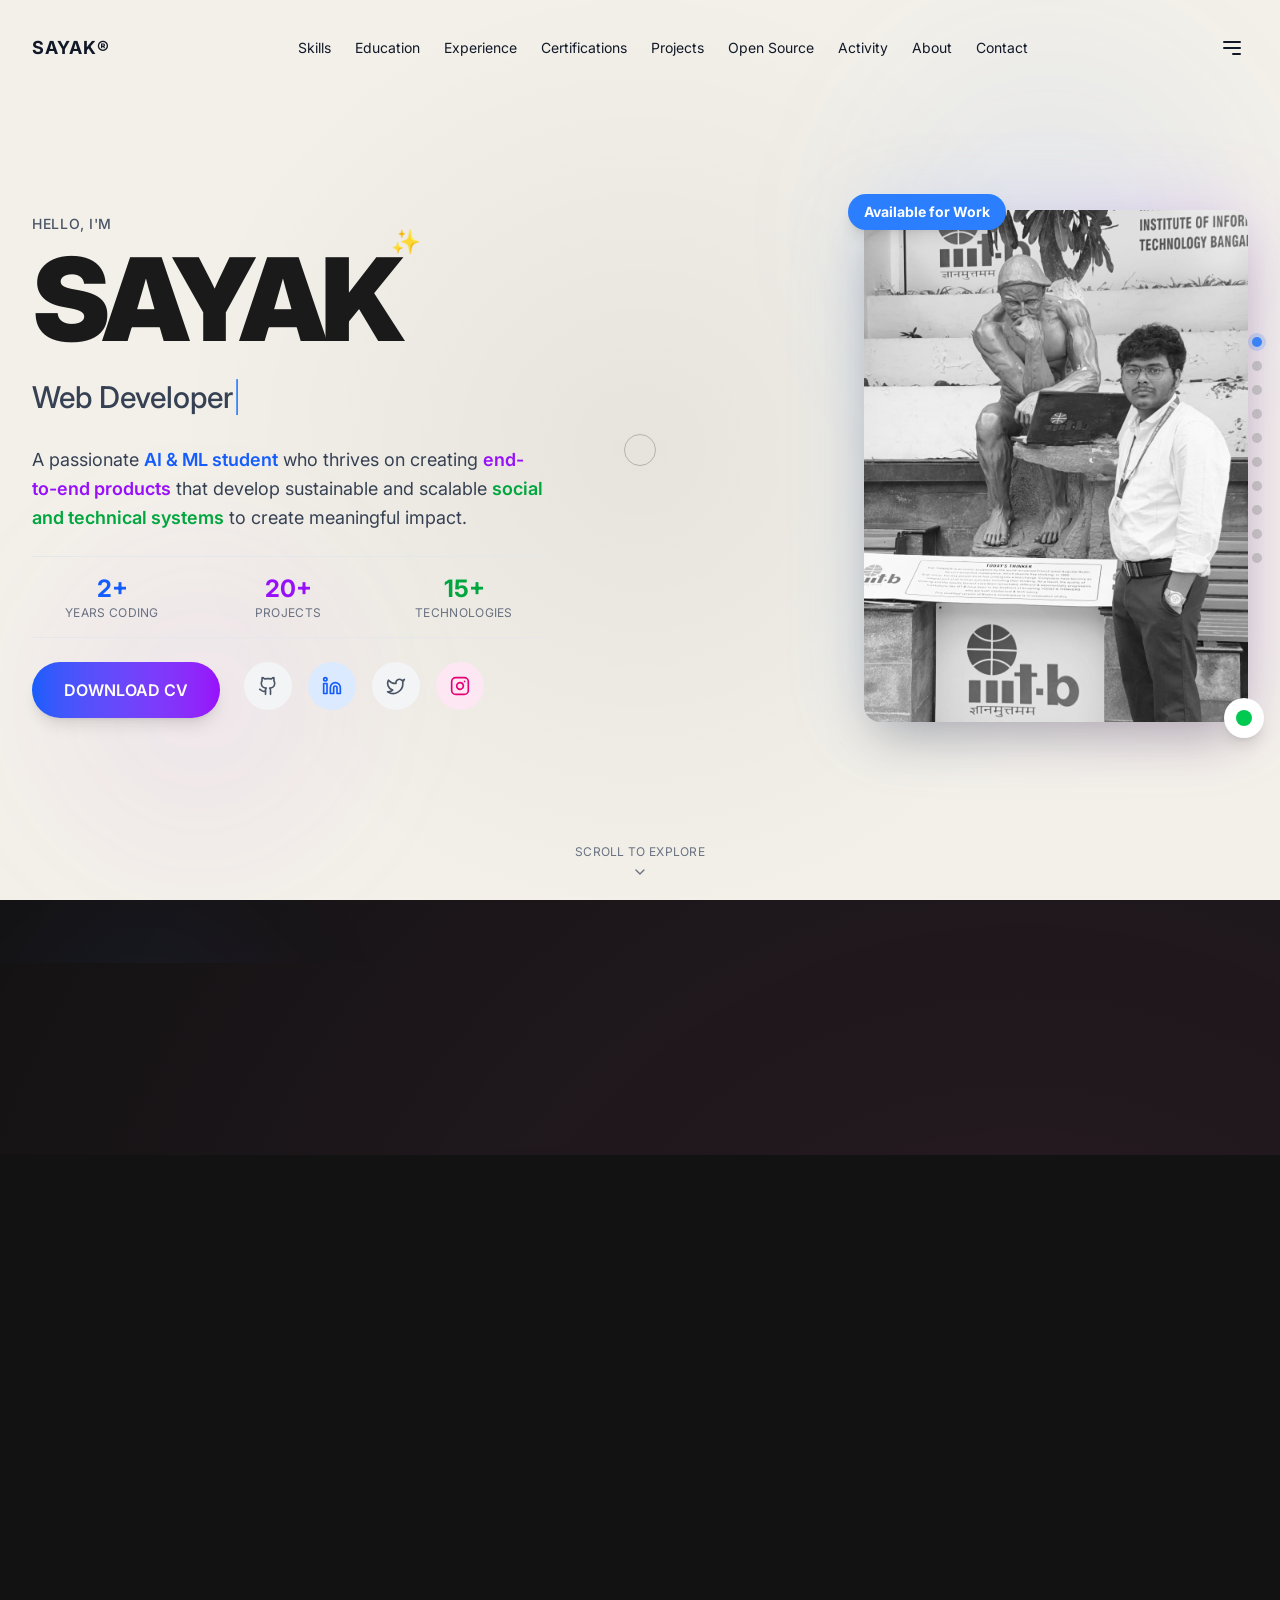
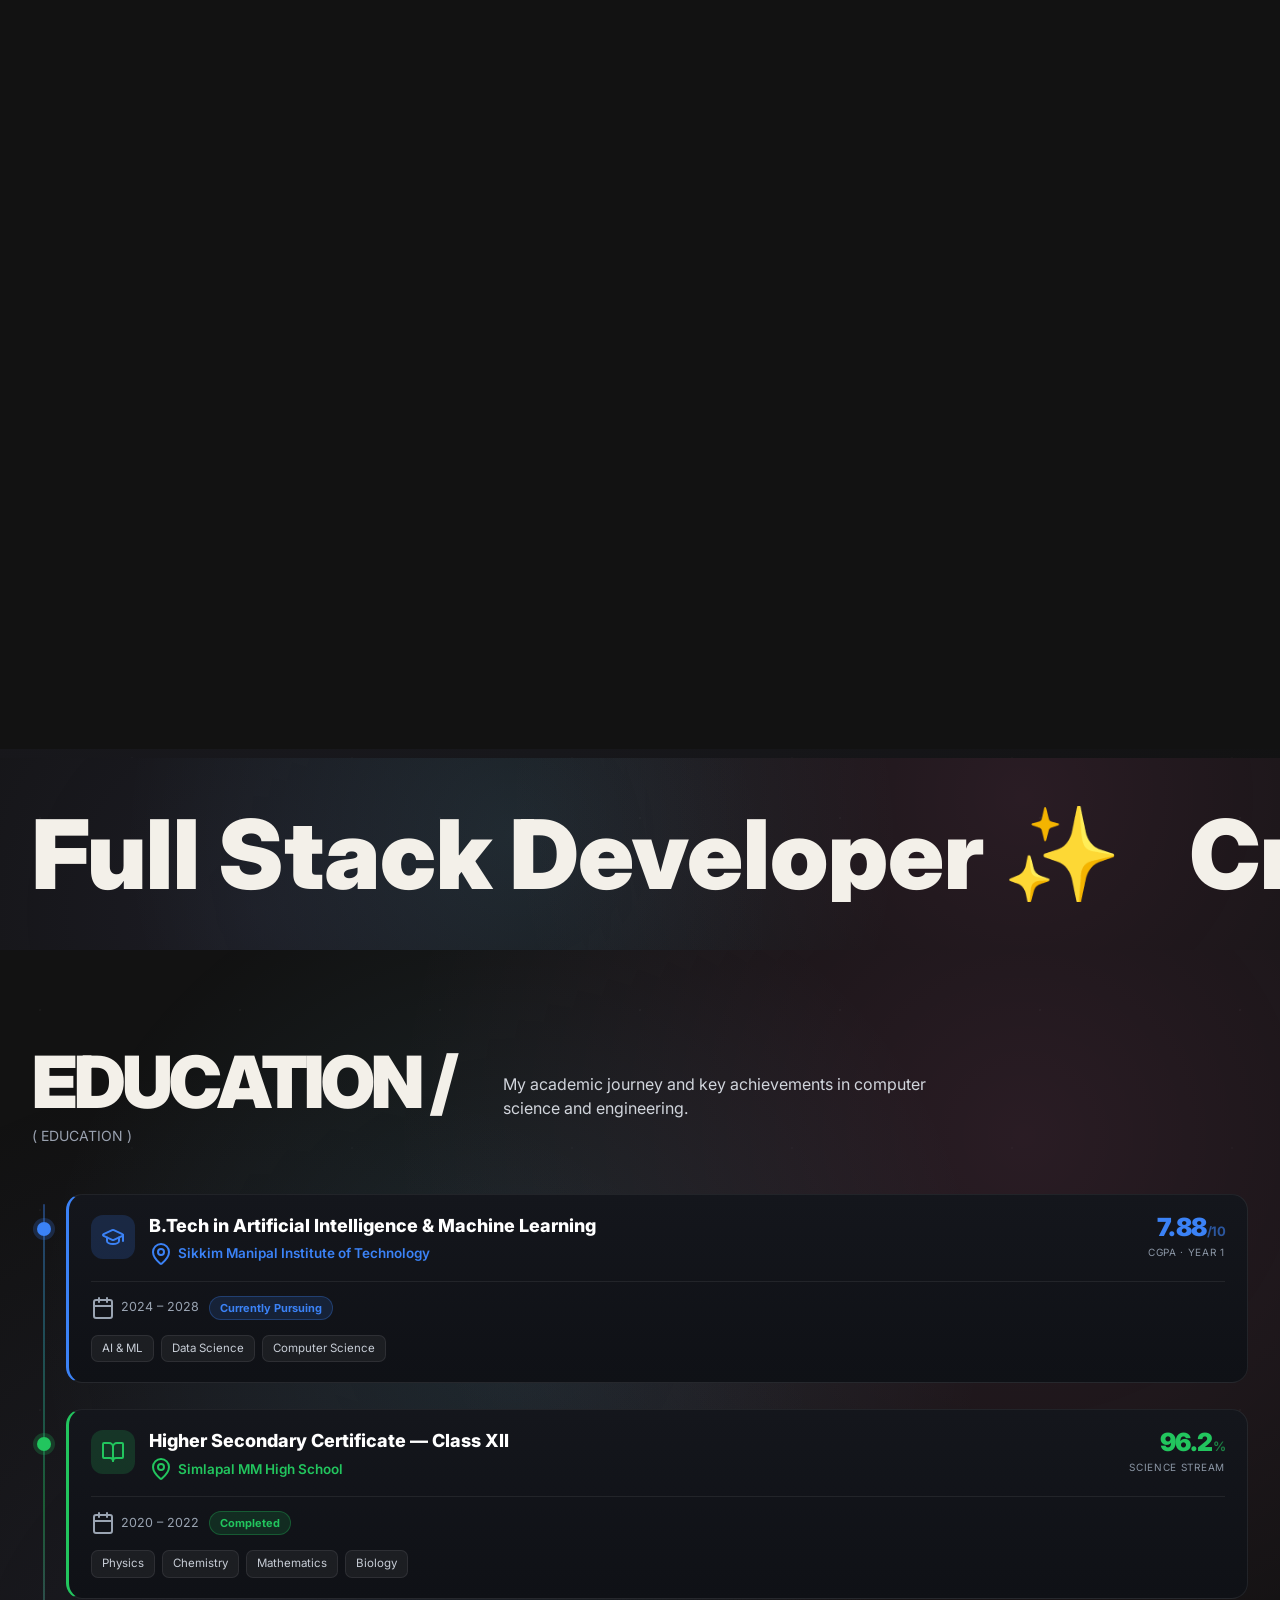
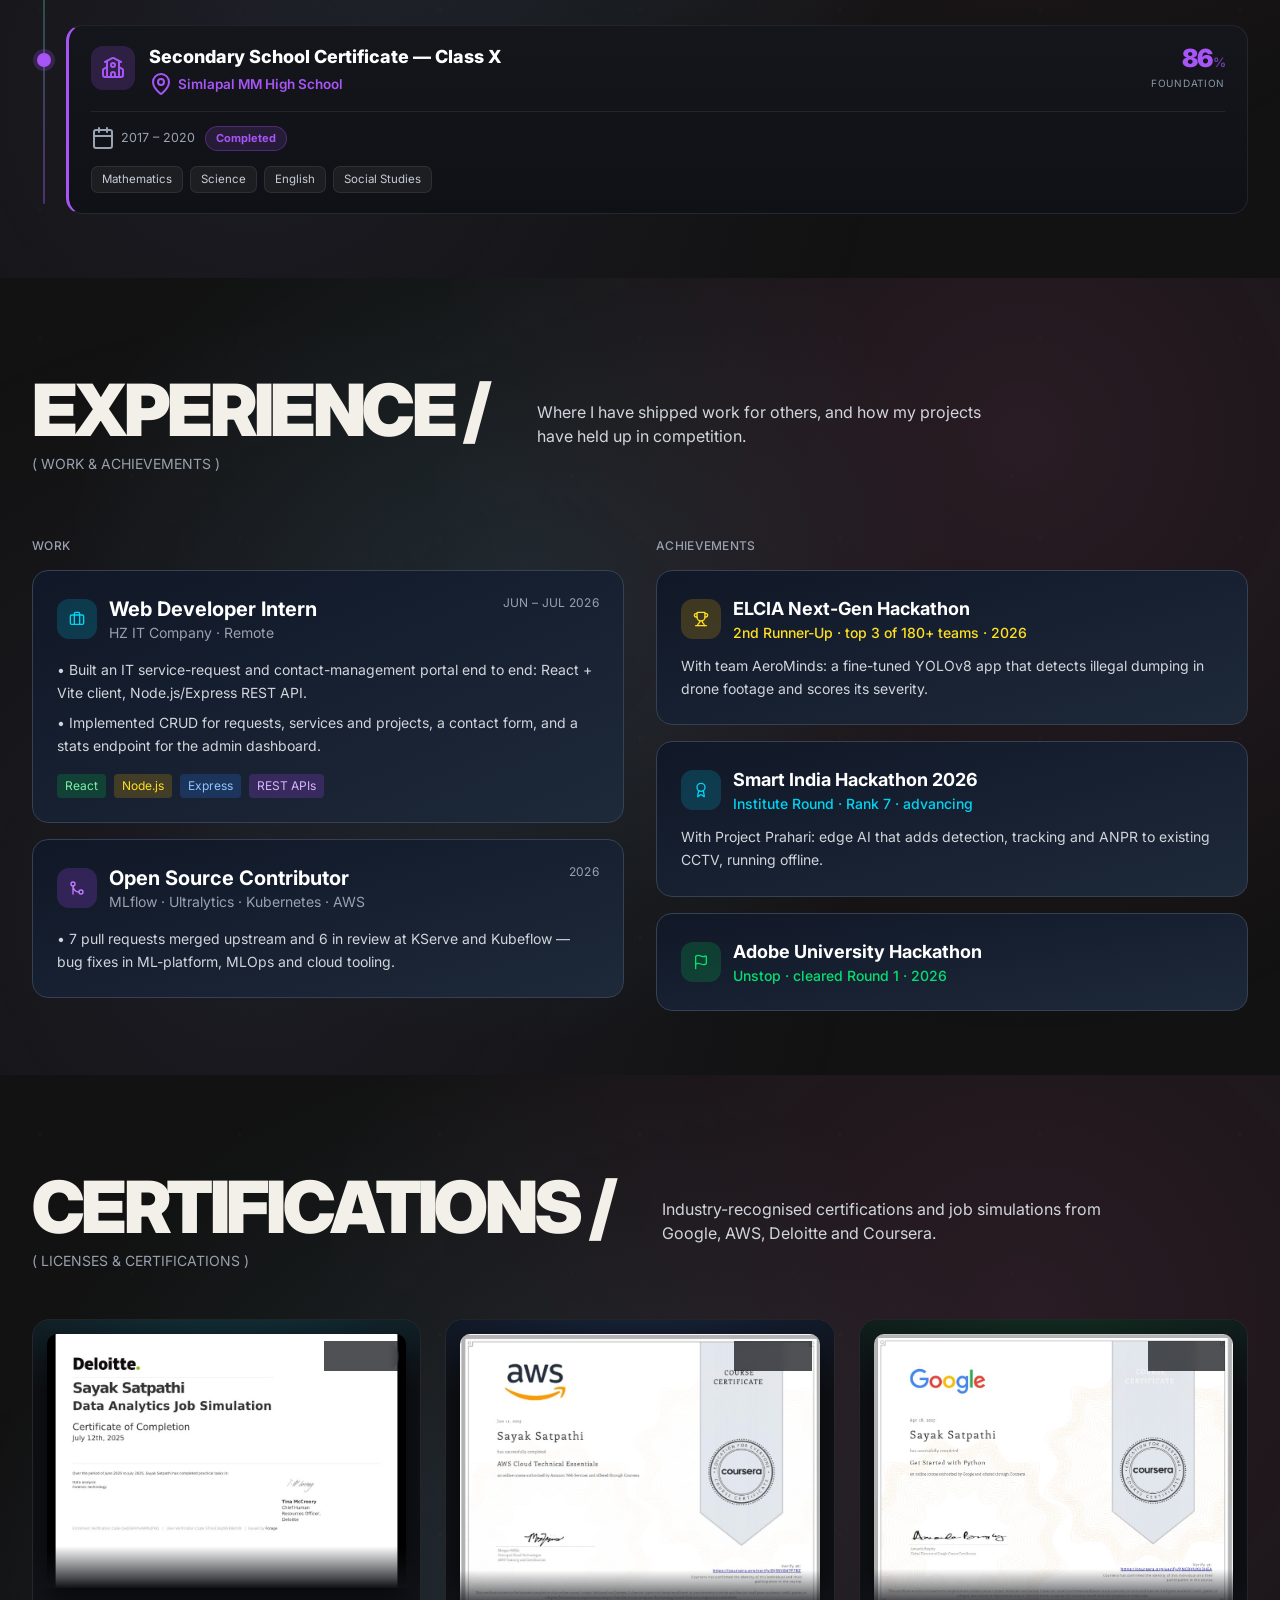
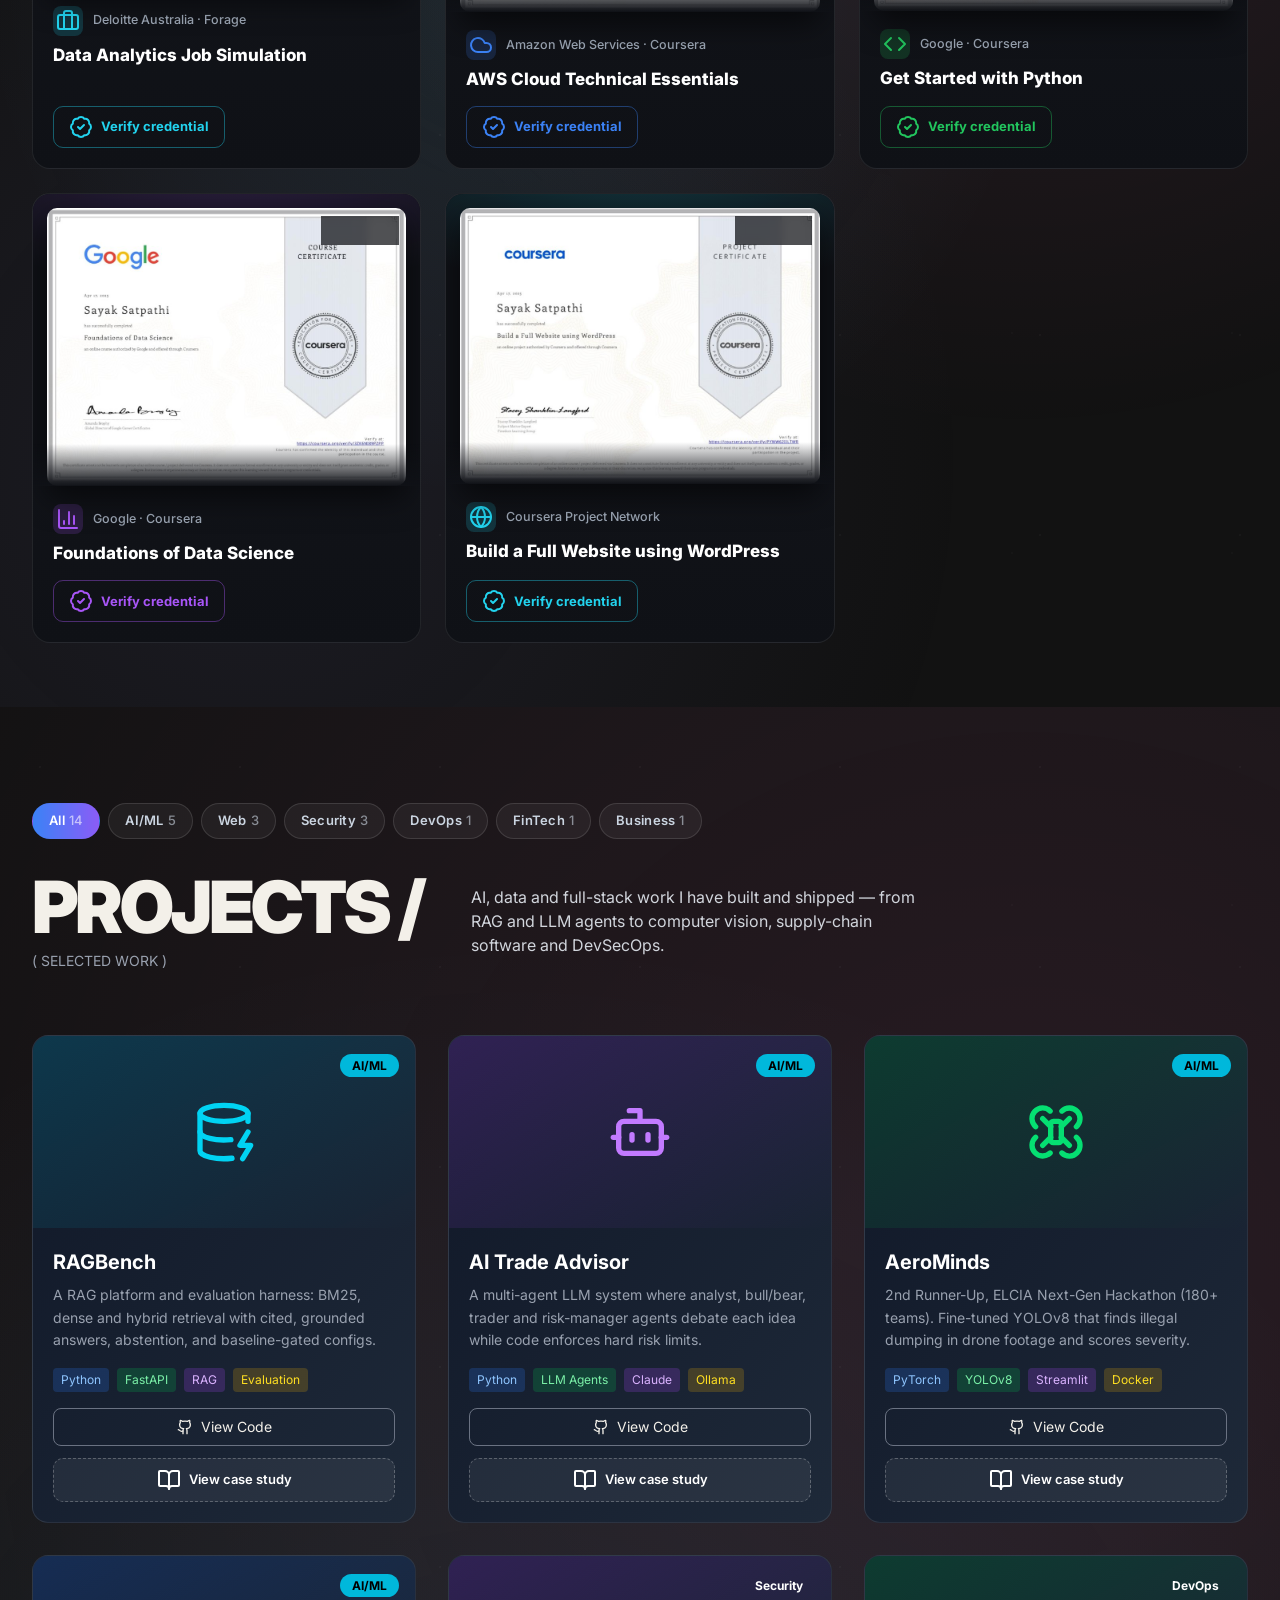
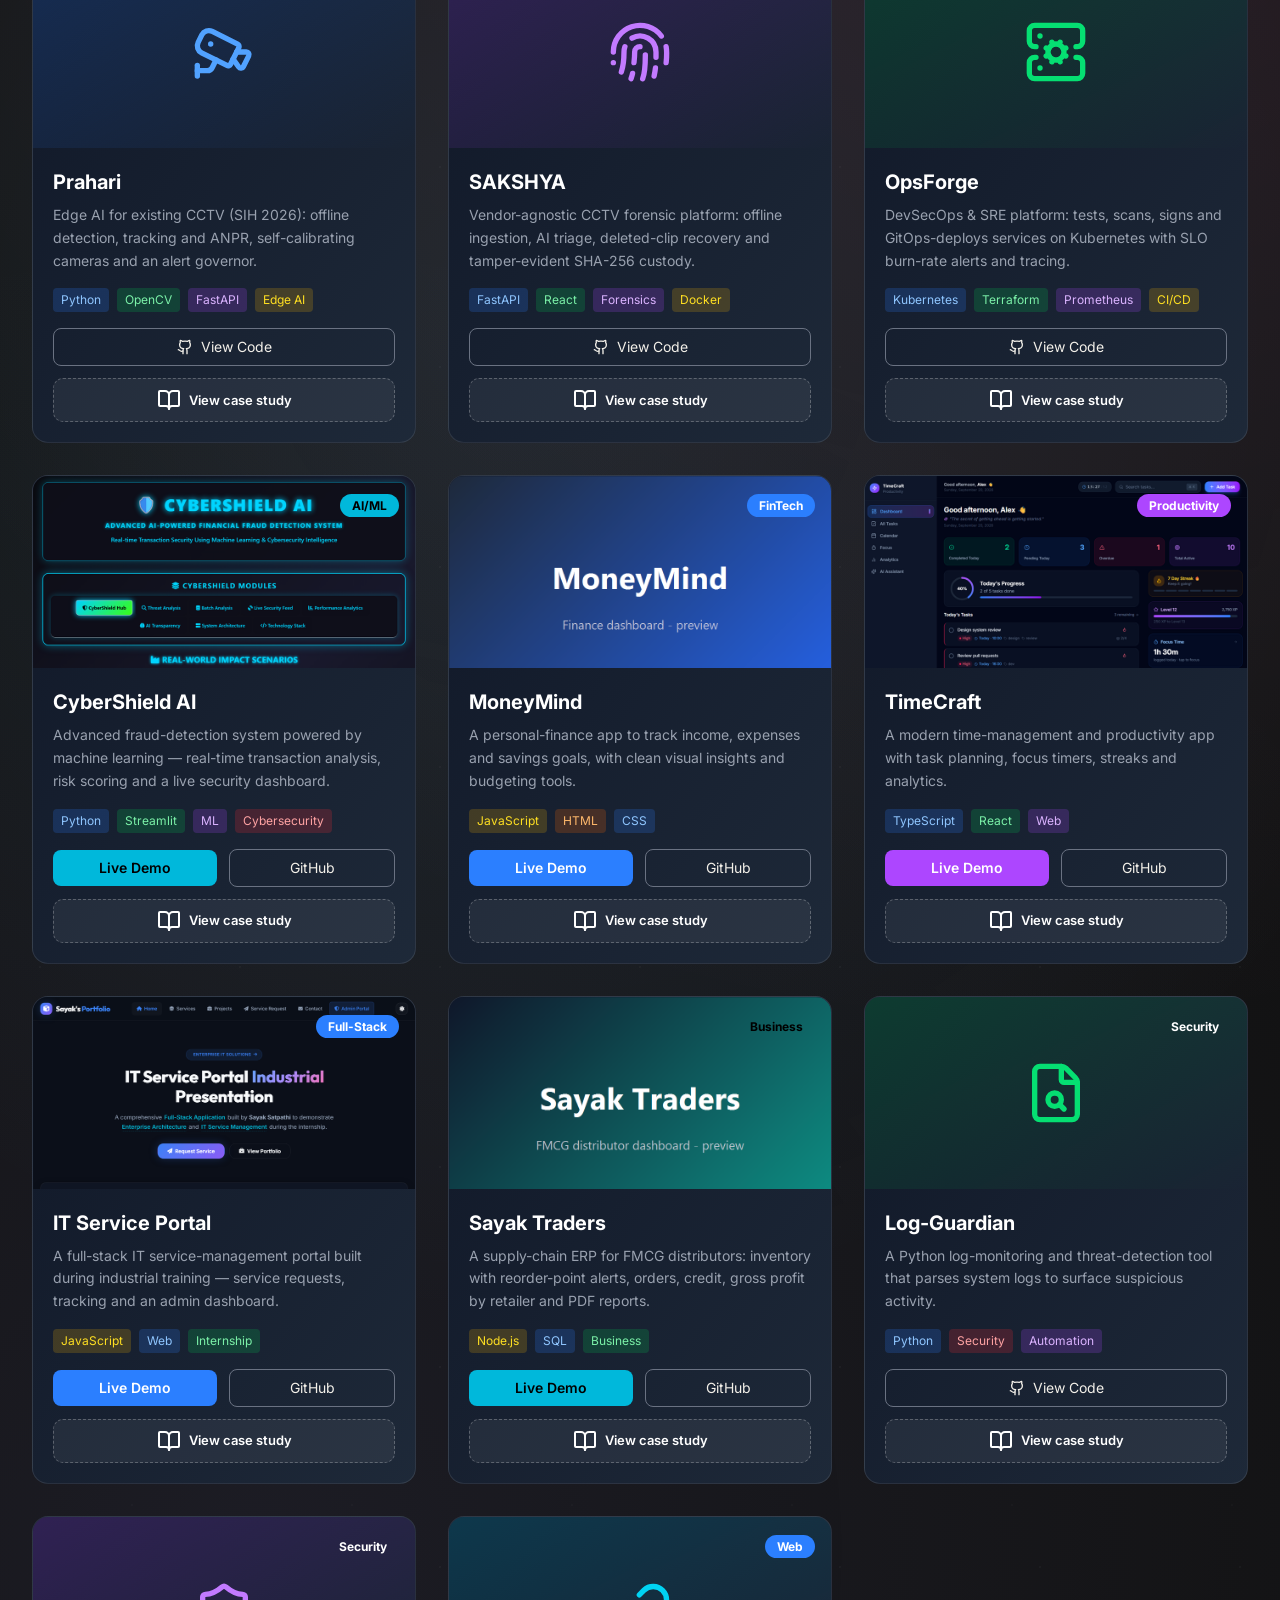
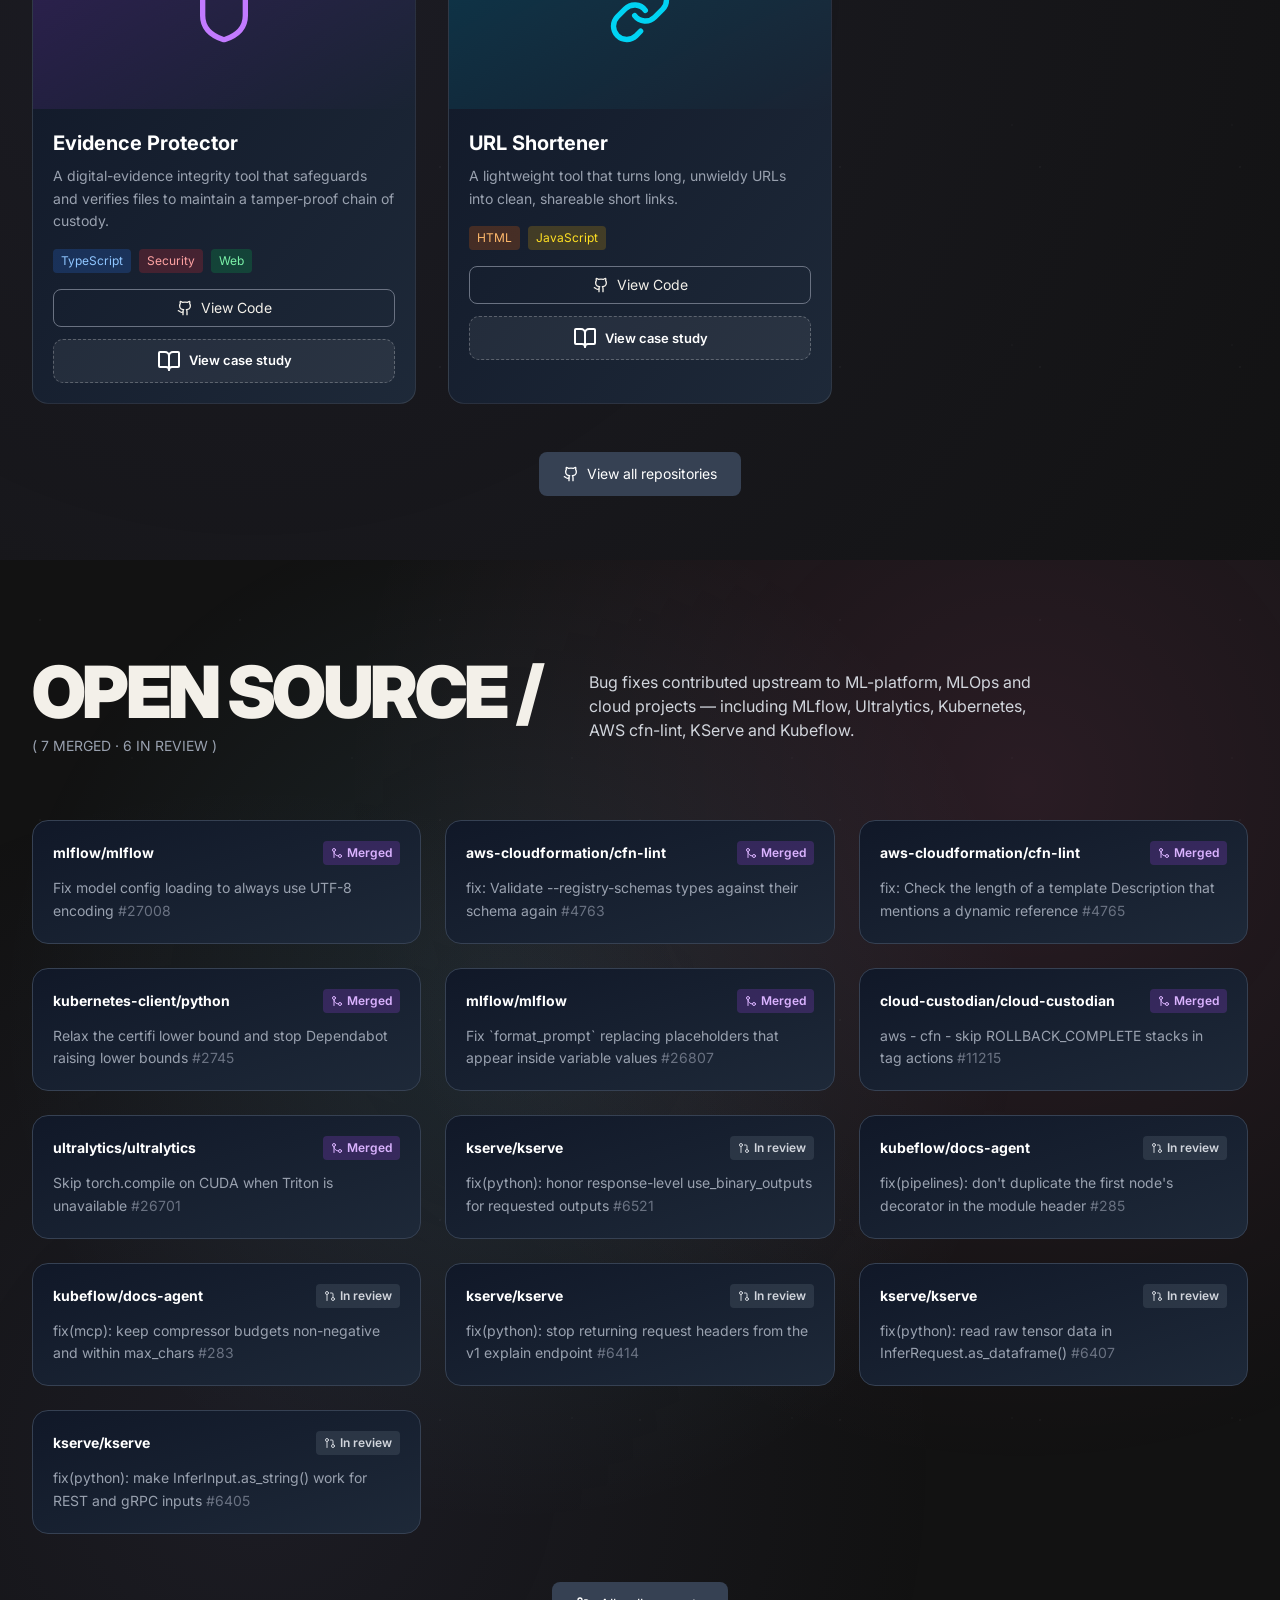
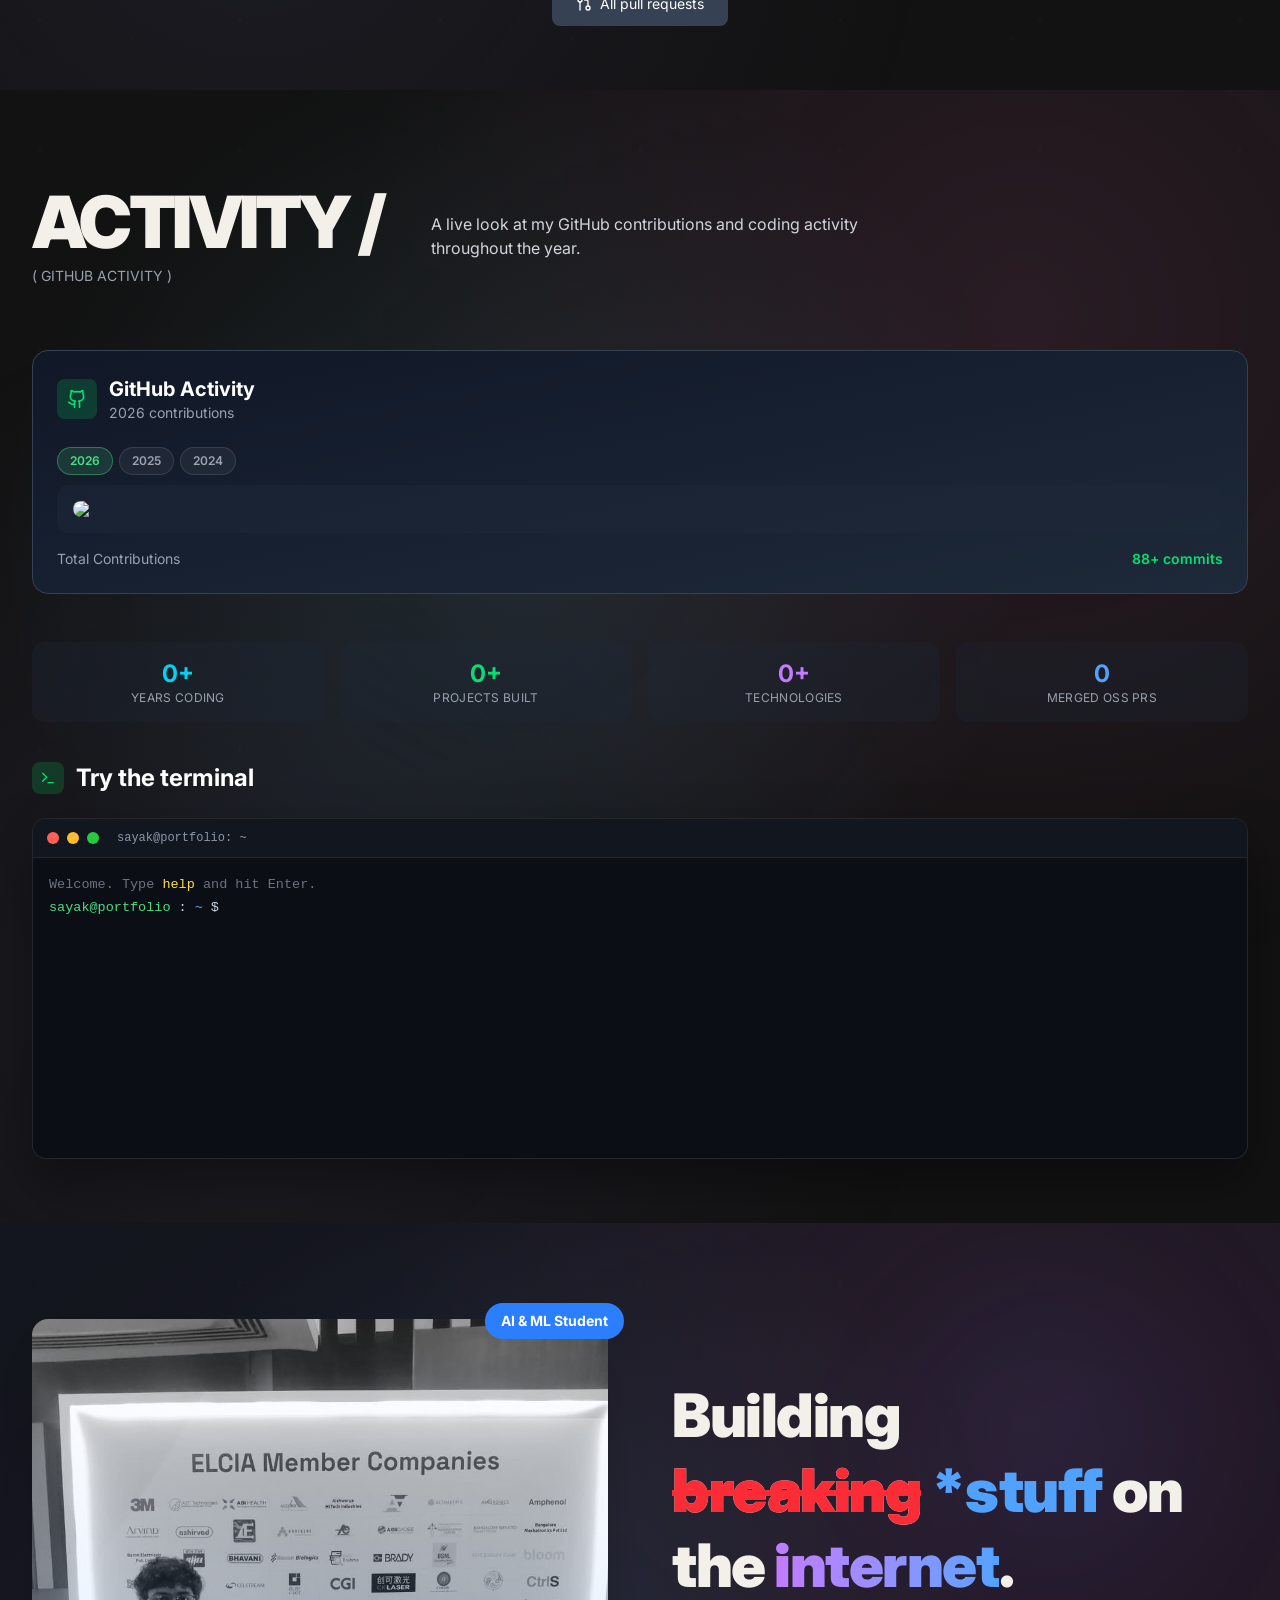
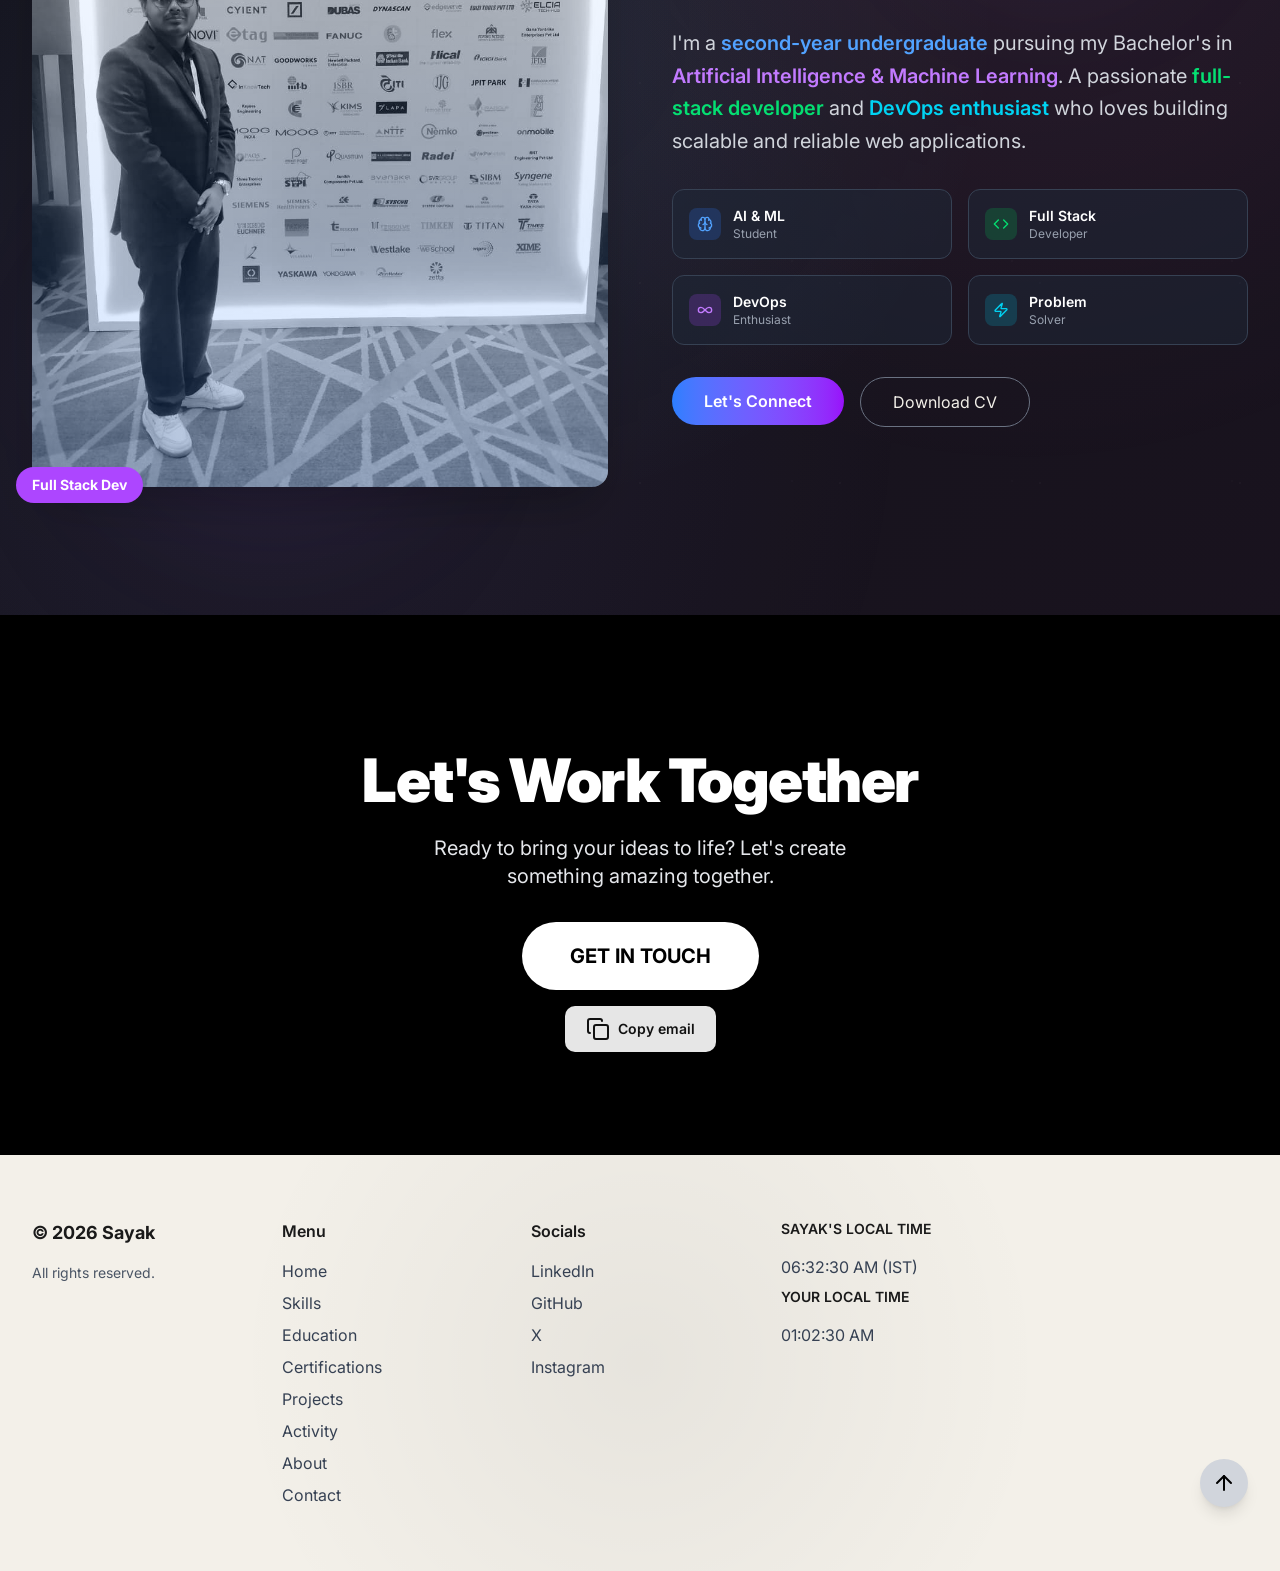
==== commit 25e17d30: "Refresh open-source contributions" ====
--- a/index.html
+++ b/index.html
@@ -1102,6 +1102,7 @@
                                     <p class="text-sm text-gray-400 leading-relaxed">fix(python): make InferInput.as_string() work for REST and gRPC inputs <span class="text-gray-500">#6405</span></p>
                                 </a>
 
+
 <!-- /oss:cards -->
                             </div>
                             <div class="text-center mt-12 reveal">
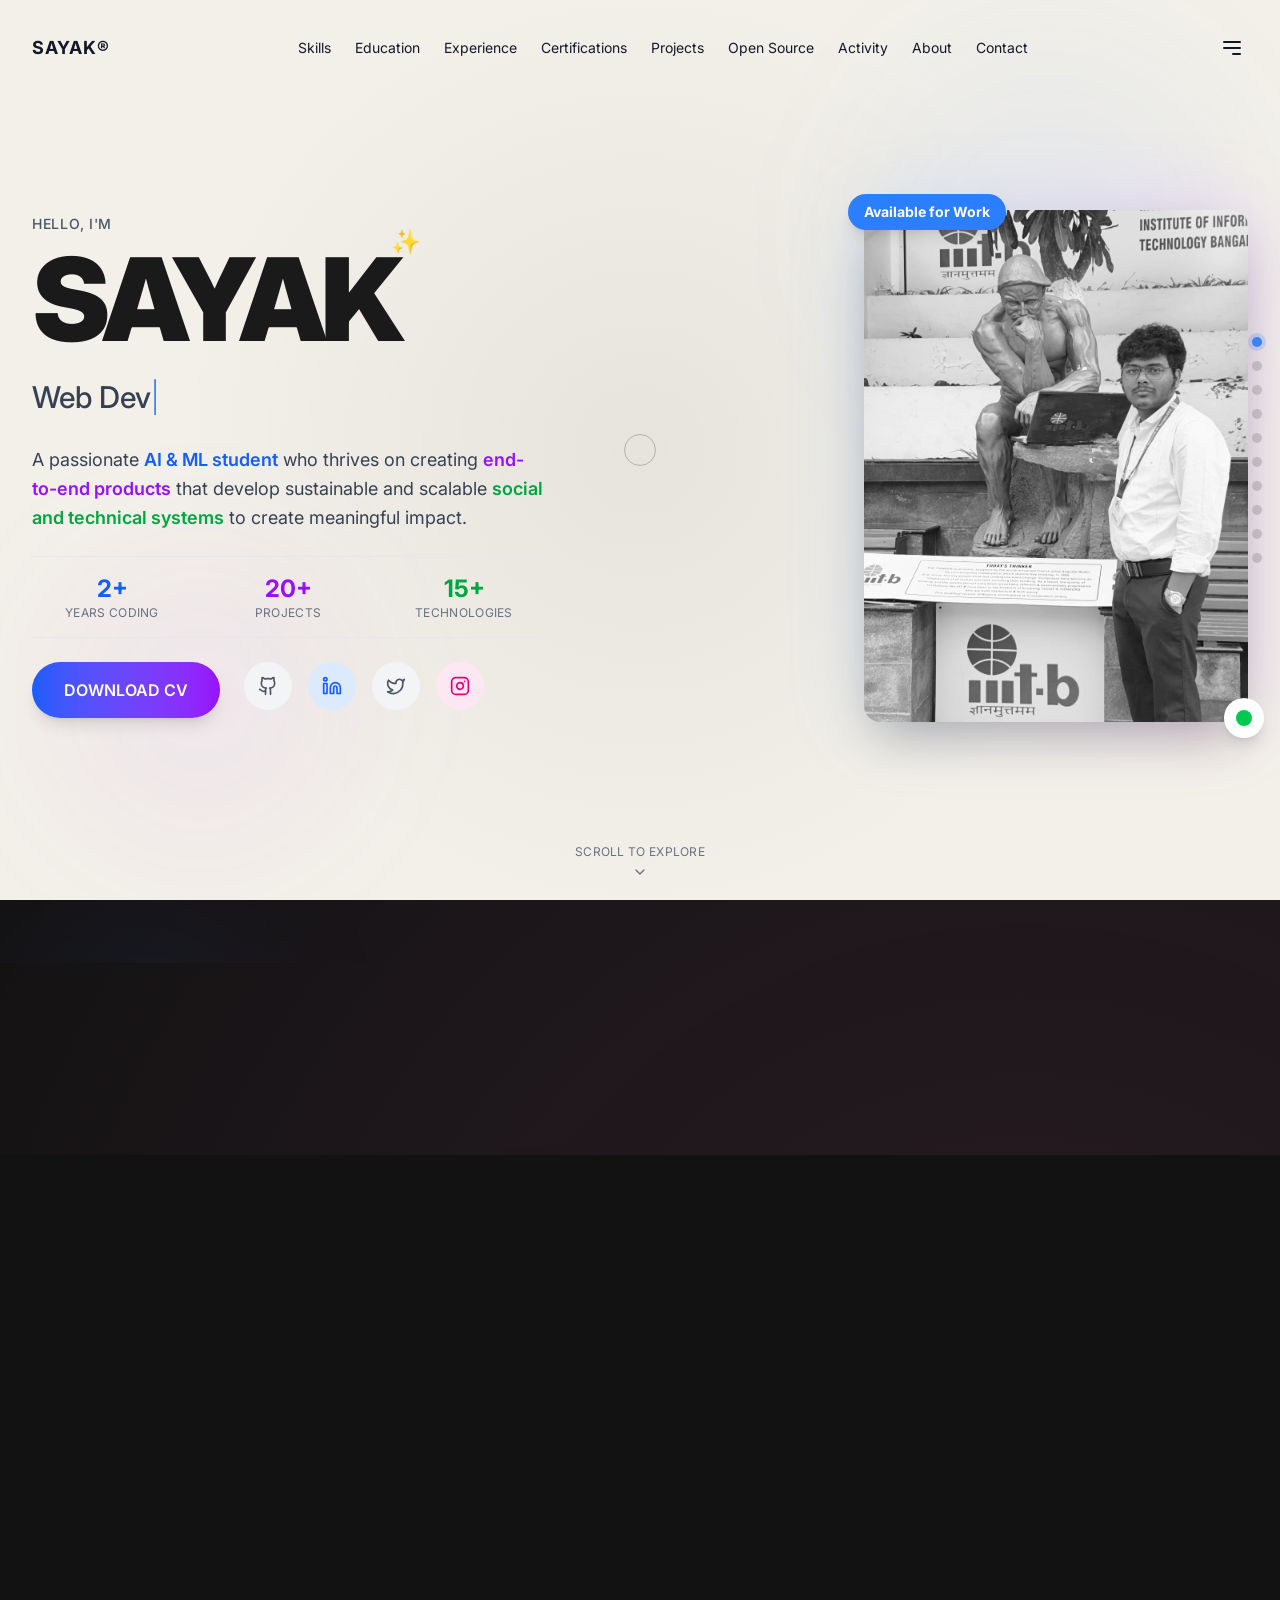
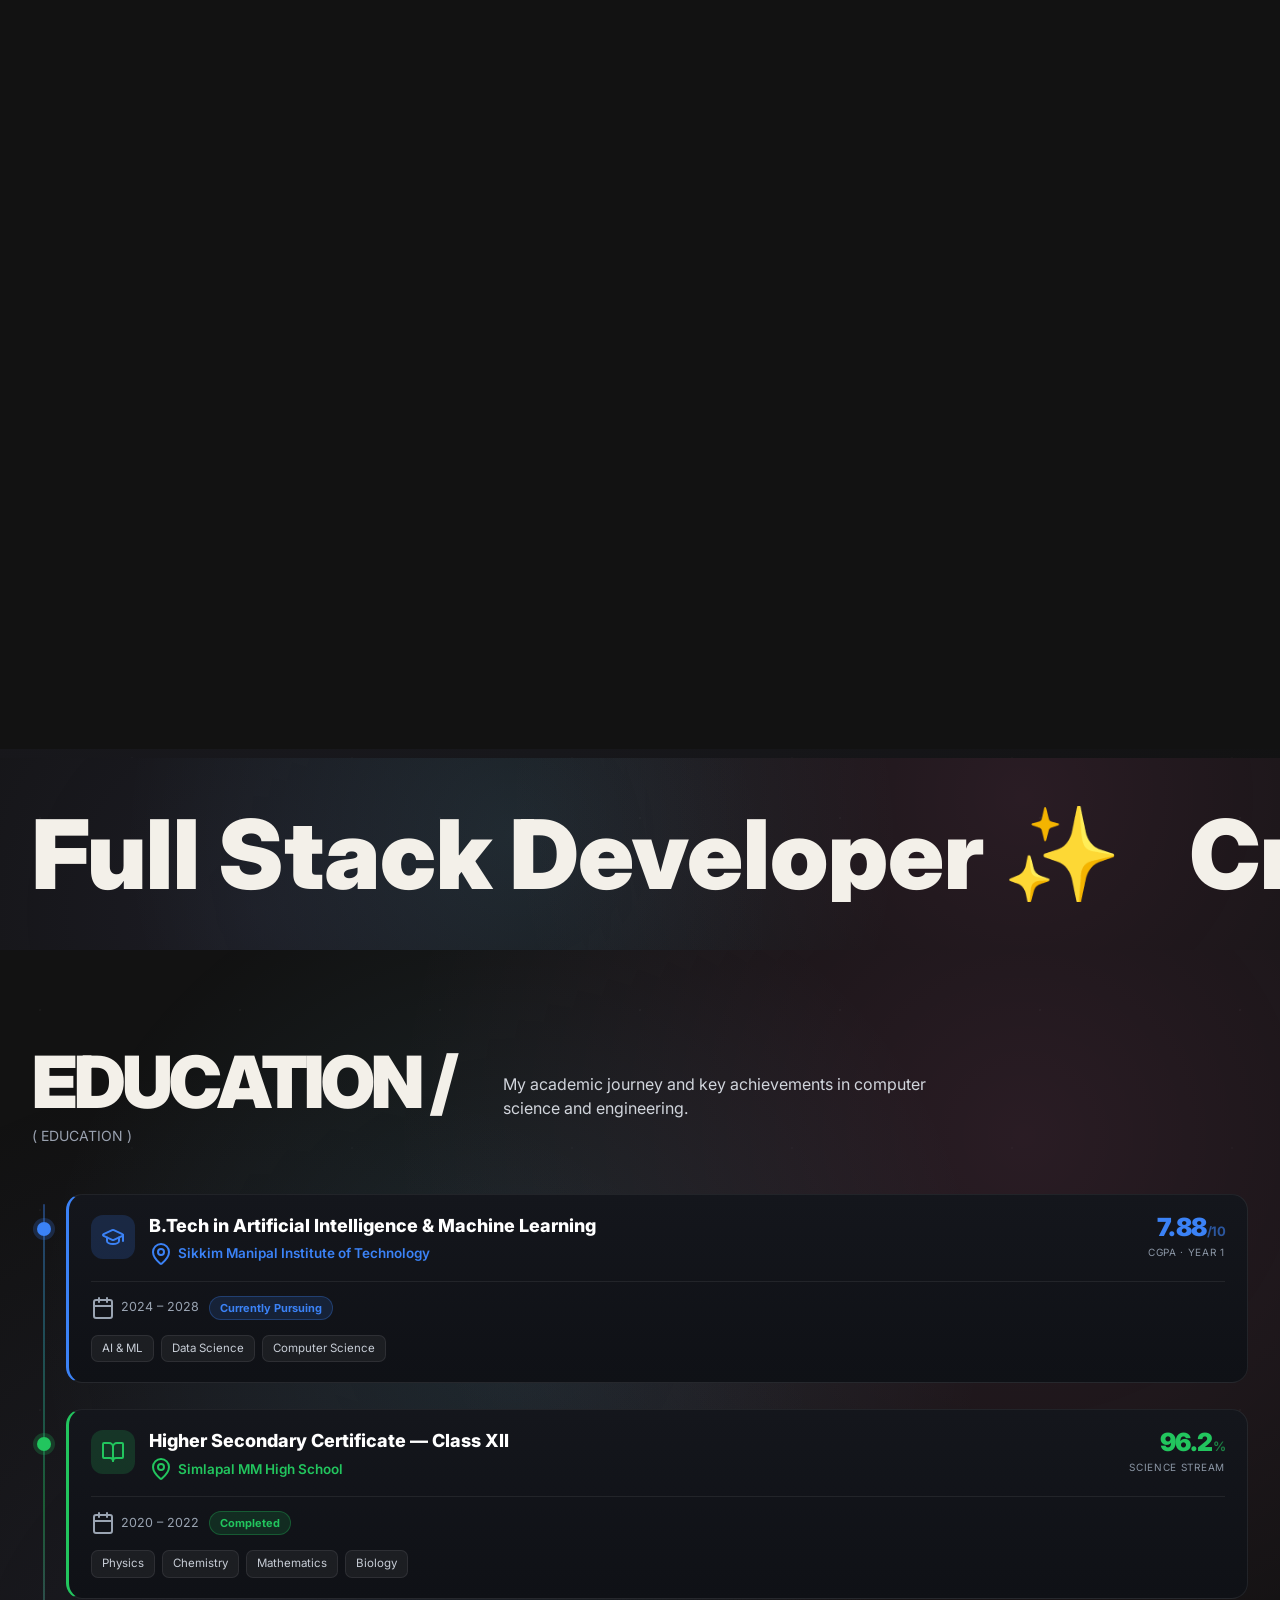
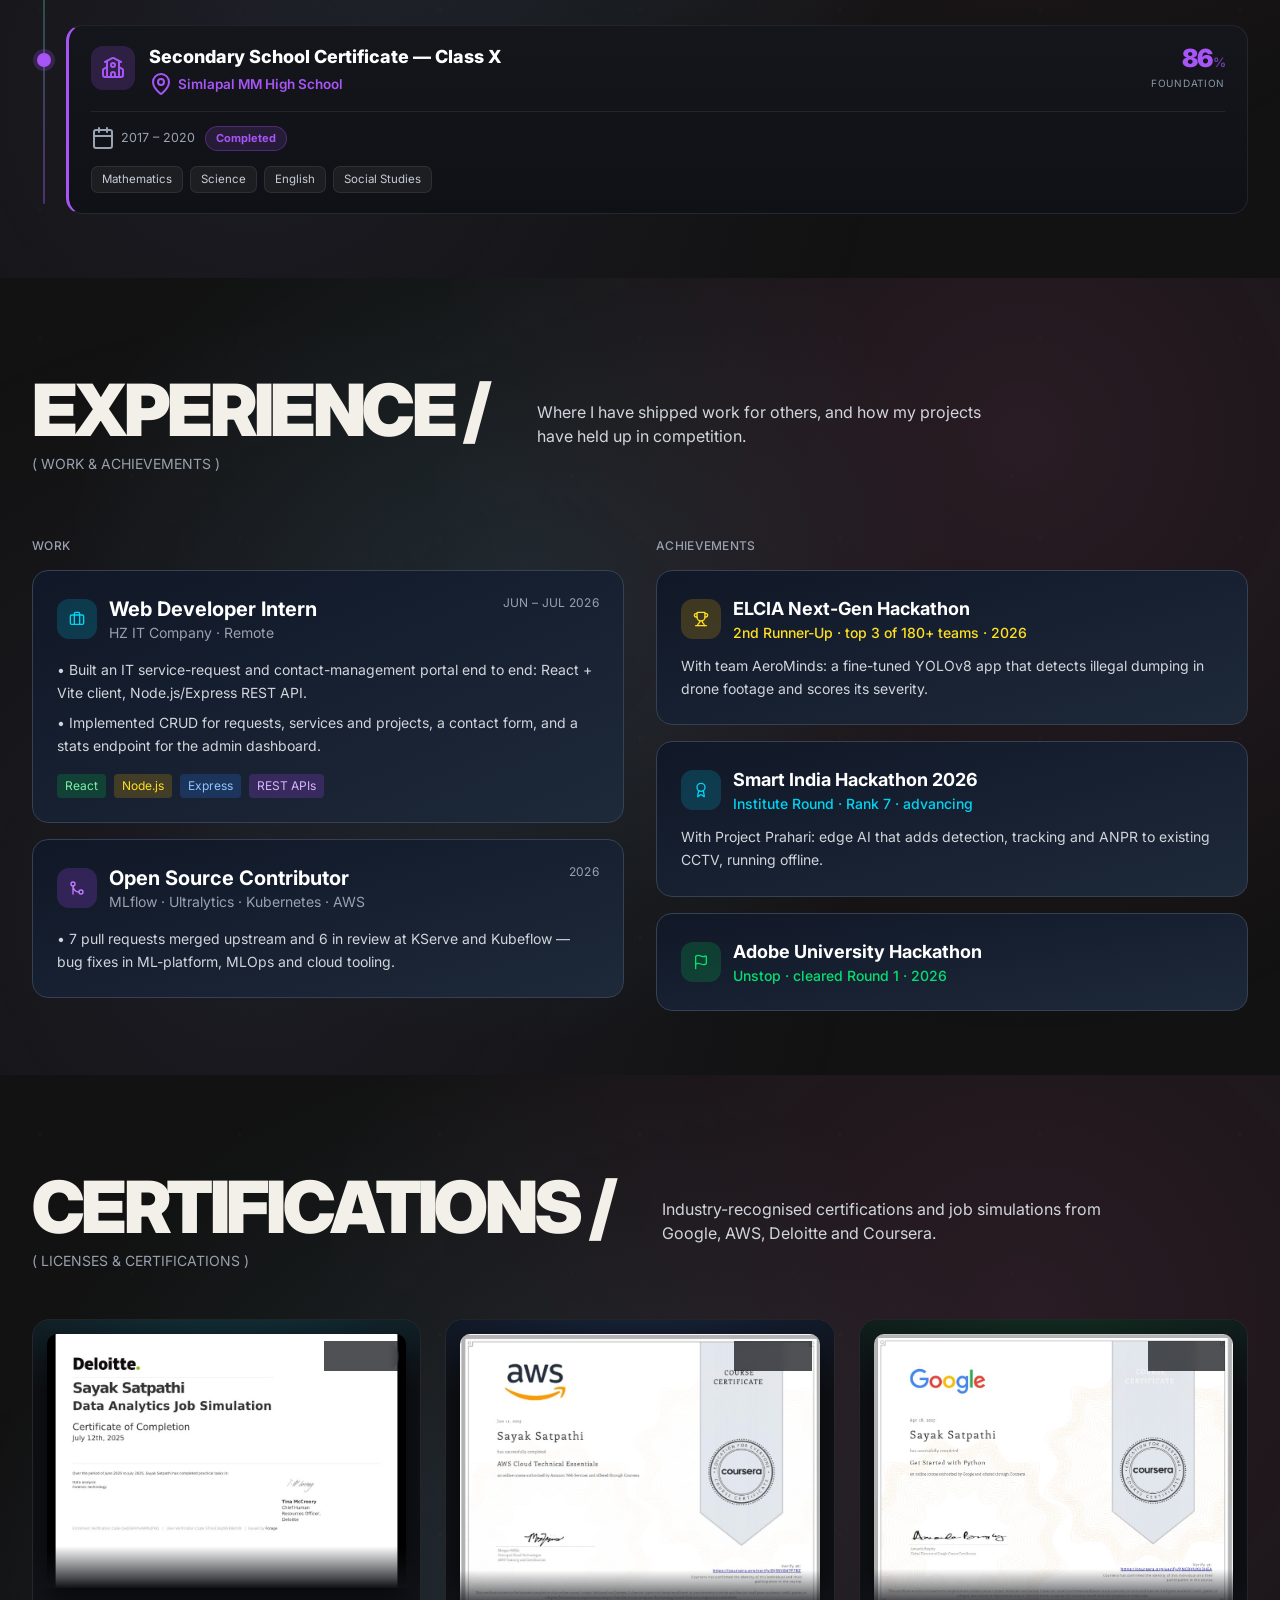
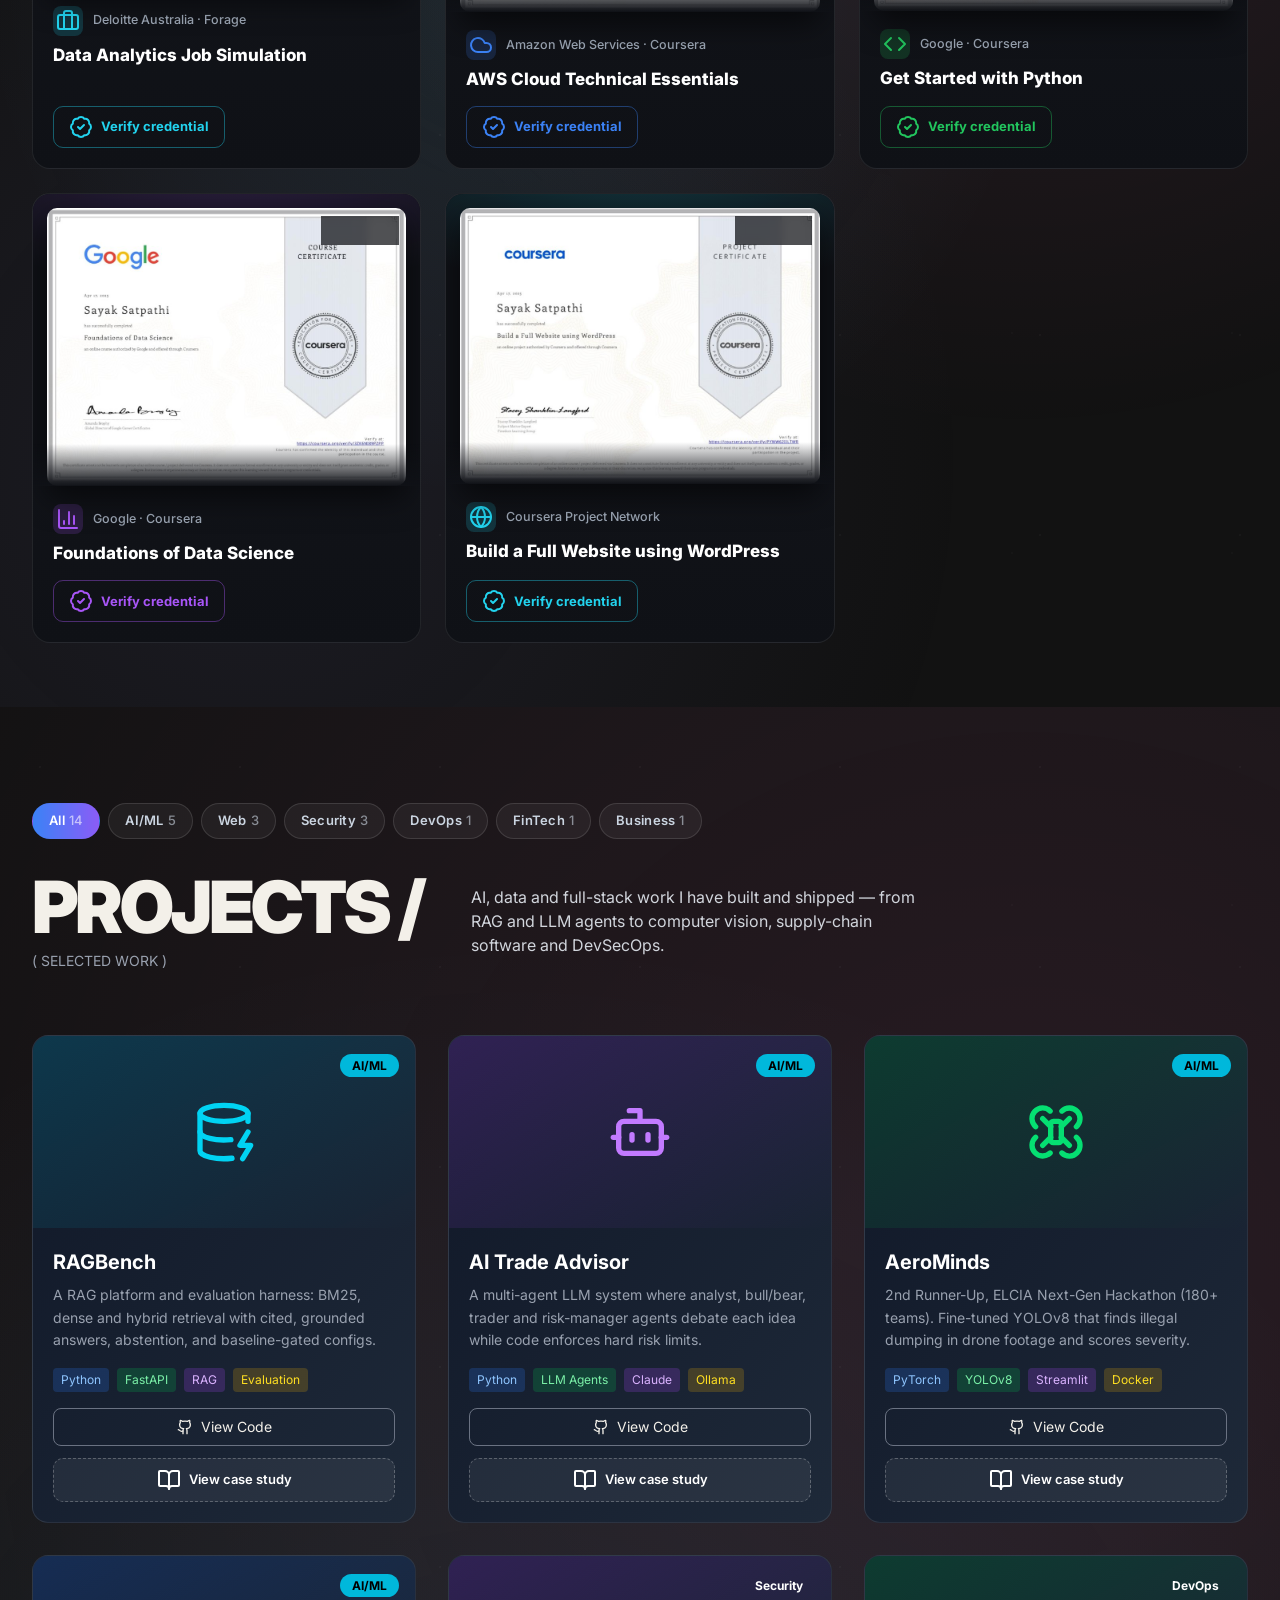
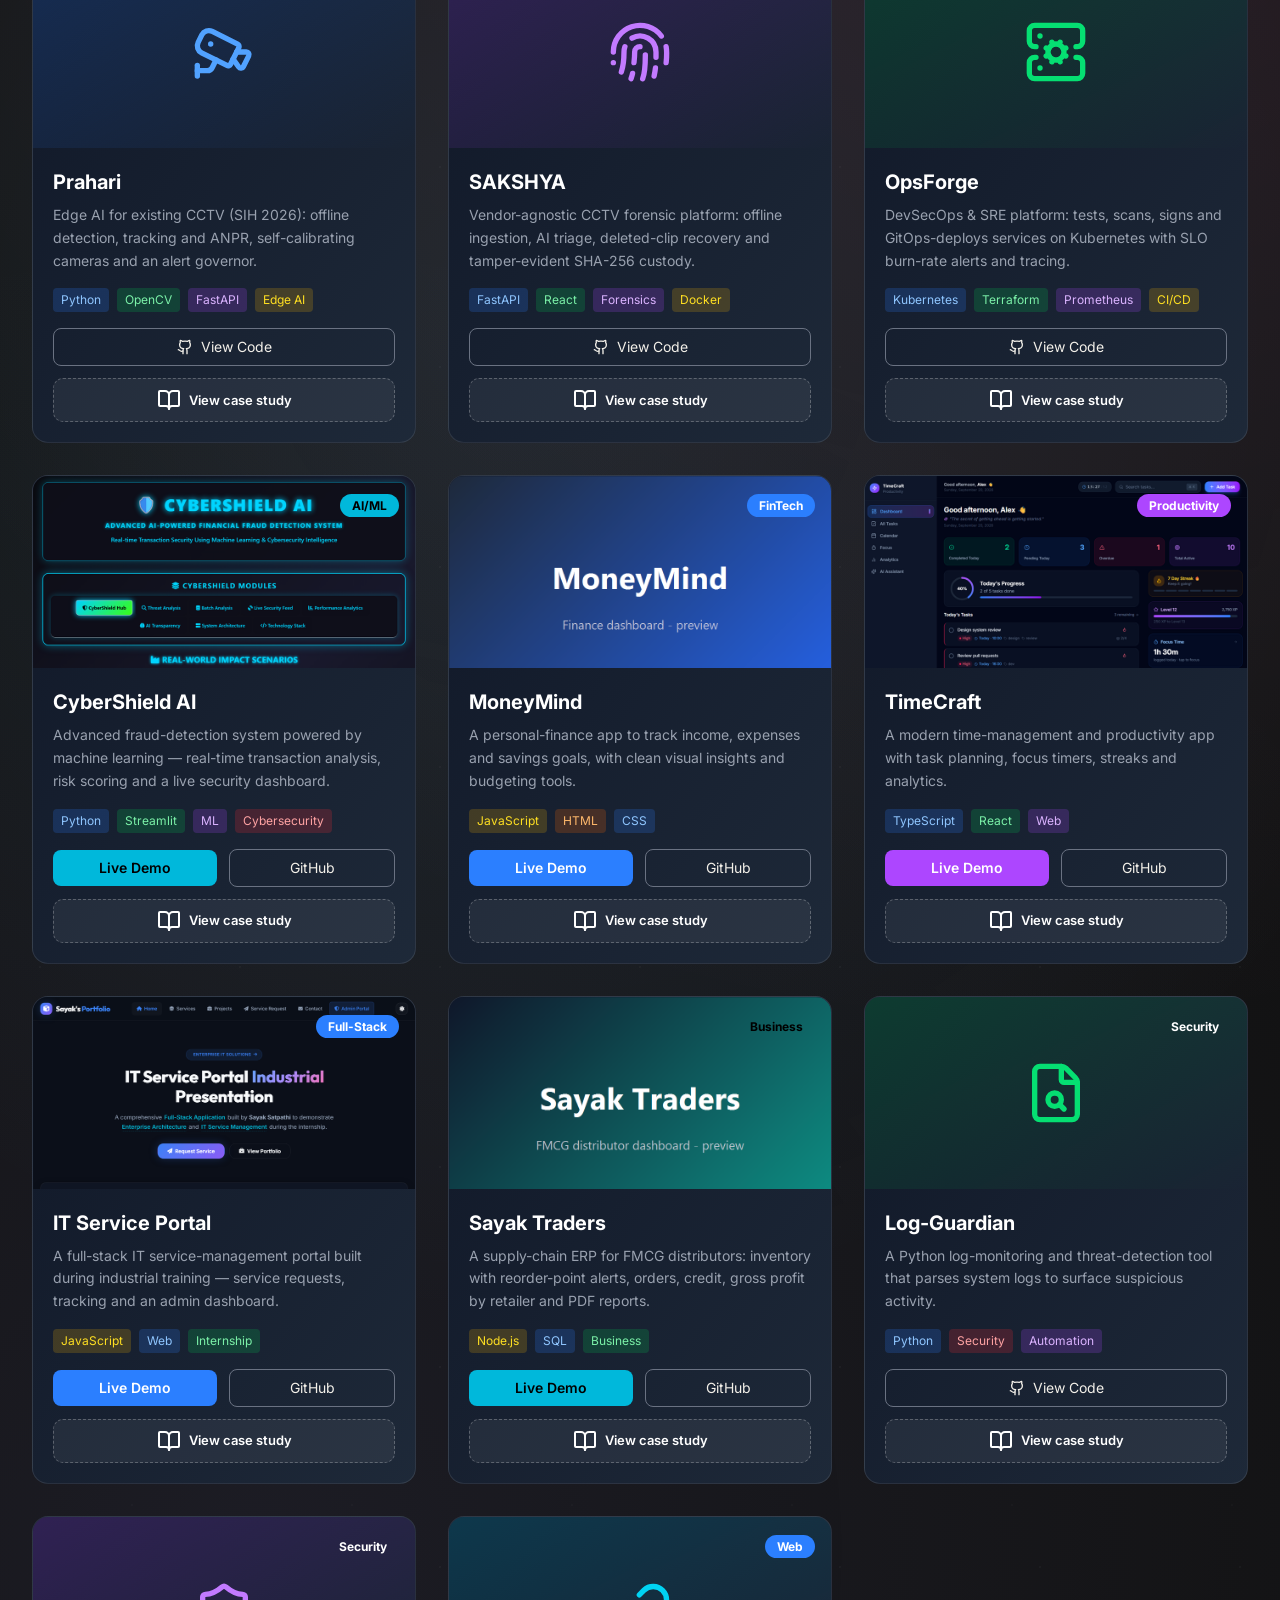
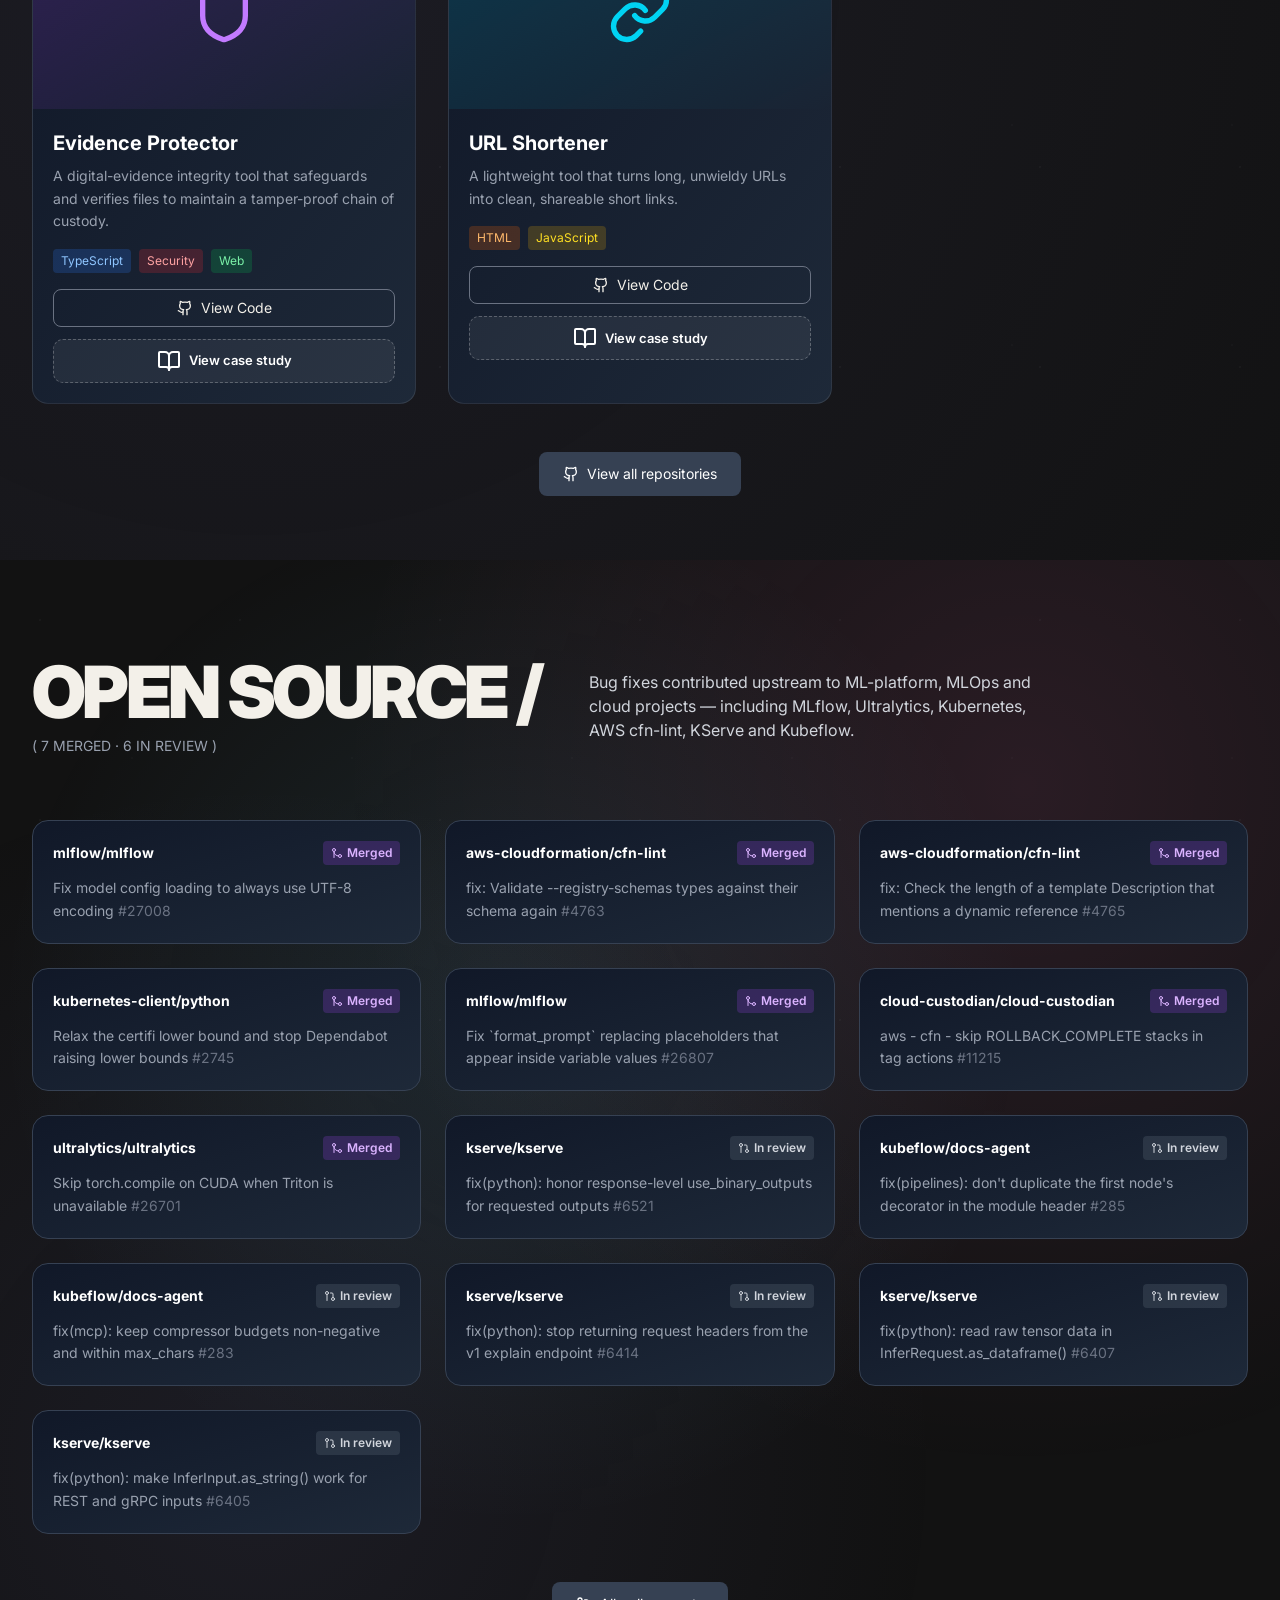
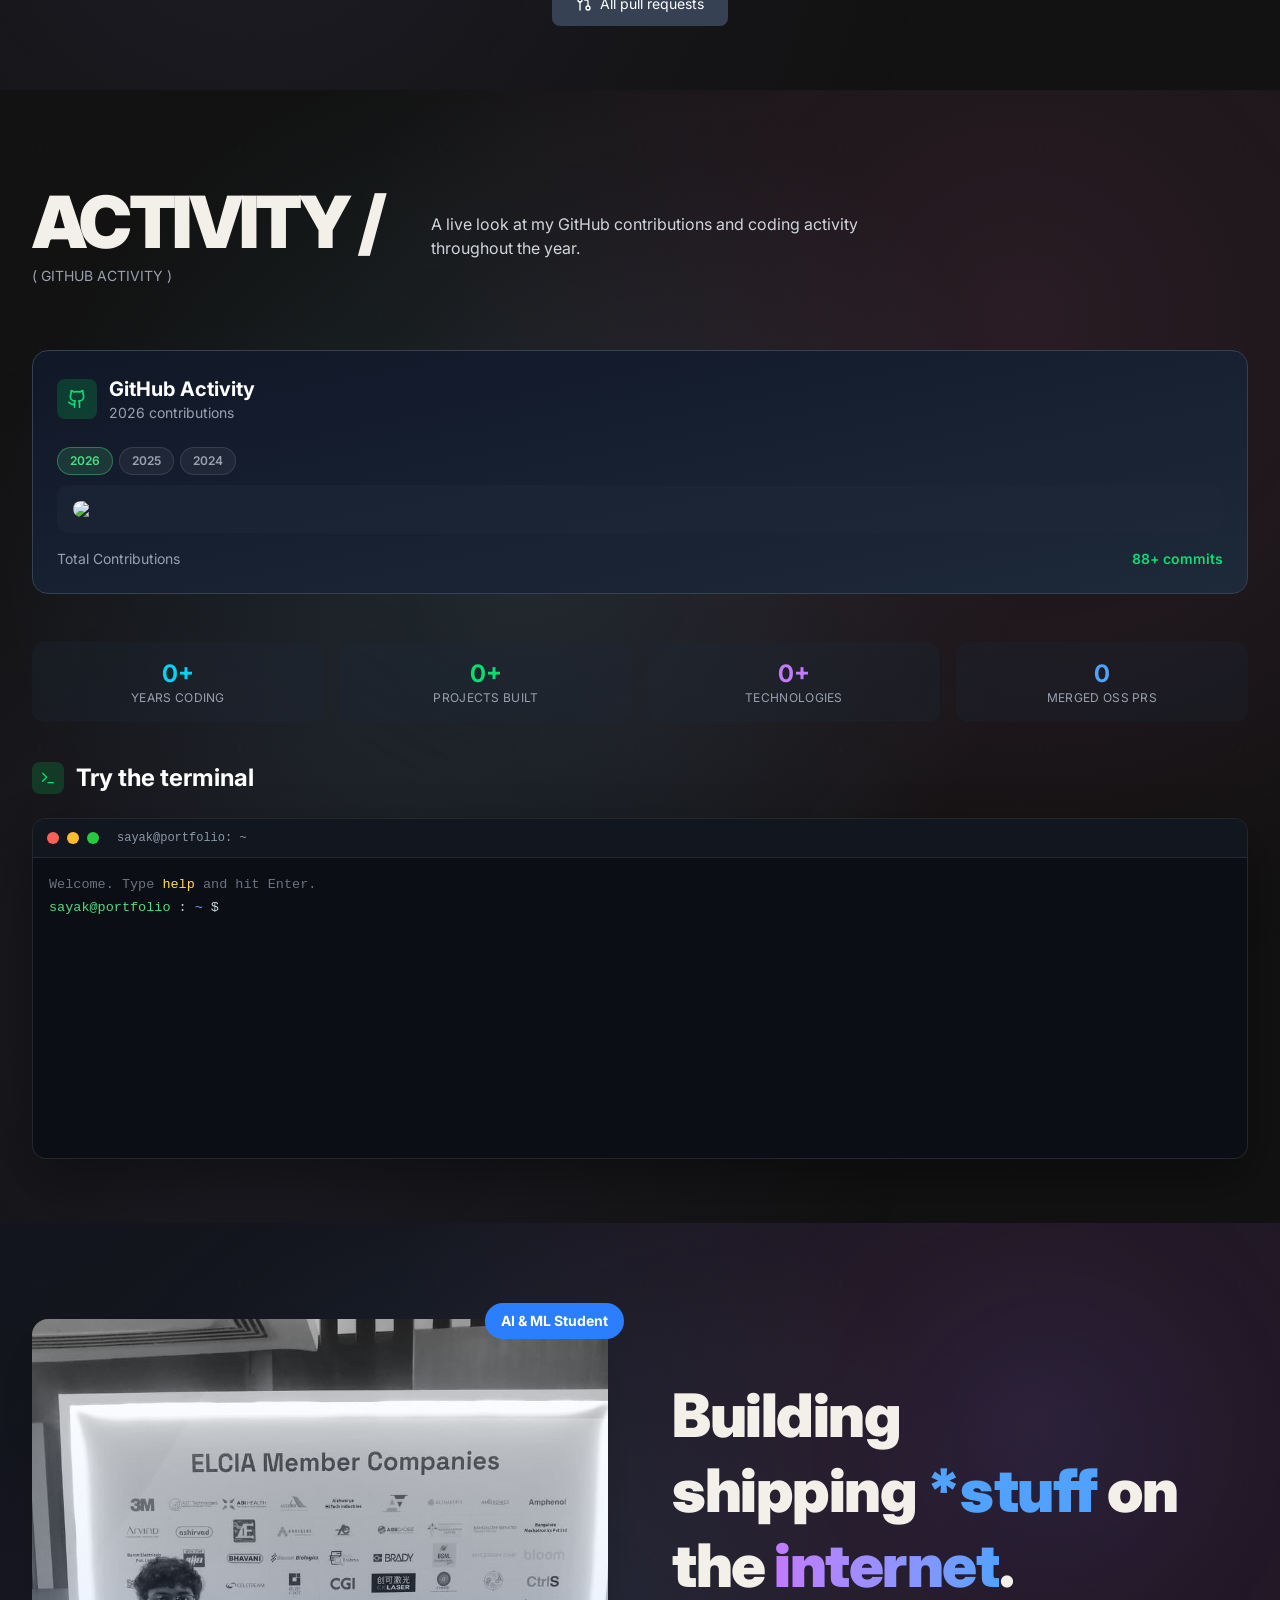
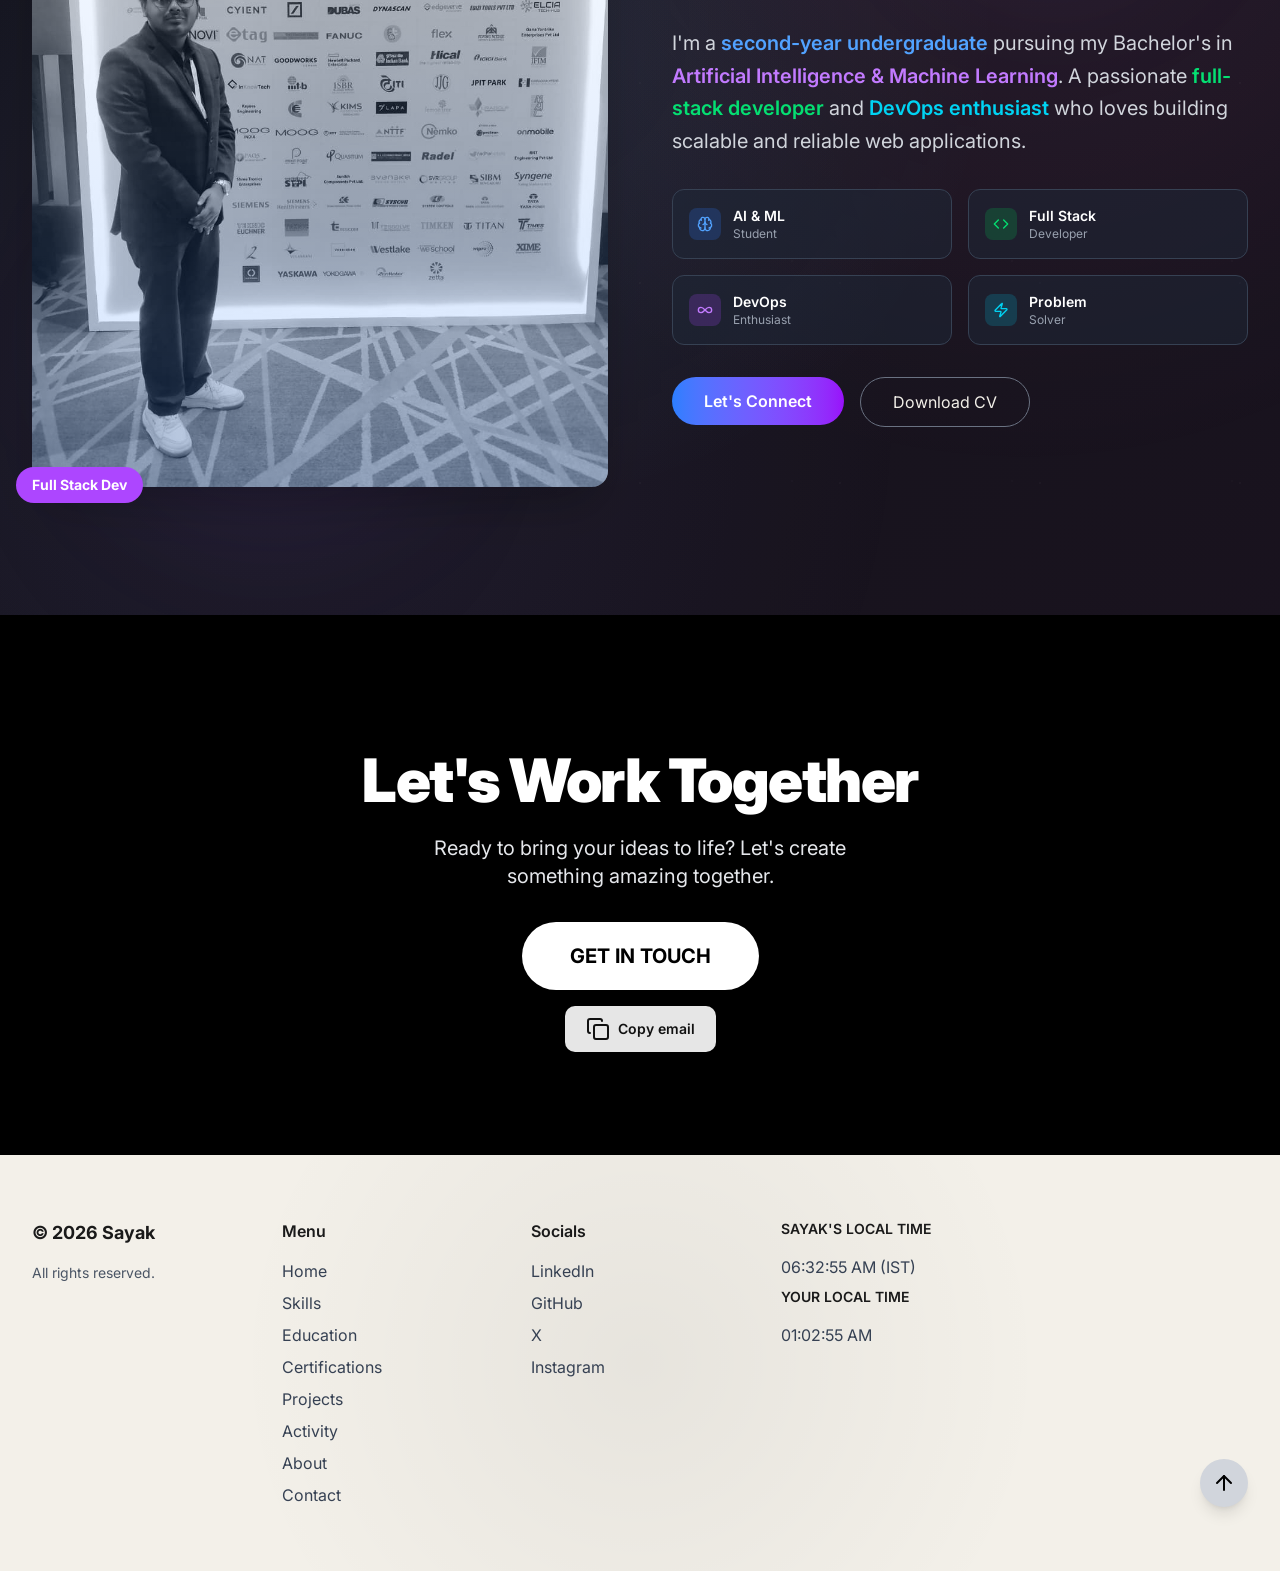
==== commit 55eba4c7: "refresh_oss: stable order and idempotent rewrite" ====
--- a/index.html
+++ b/index.html
@@ -1101,8 +1101,6 @@
                                     </div>
                                     <p class="text-sm text-gray-400 leading-relaxed">fix(python): make InferInput.as_string() work for REST and gRPC inputs <span class="text-gray-500">#6405</span></p>
                                 </a>
-
-
 <!-- /oss:cards -->
                             </div>
                             <div class="text-center mt-12 reveal">
